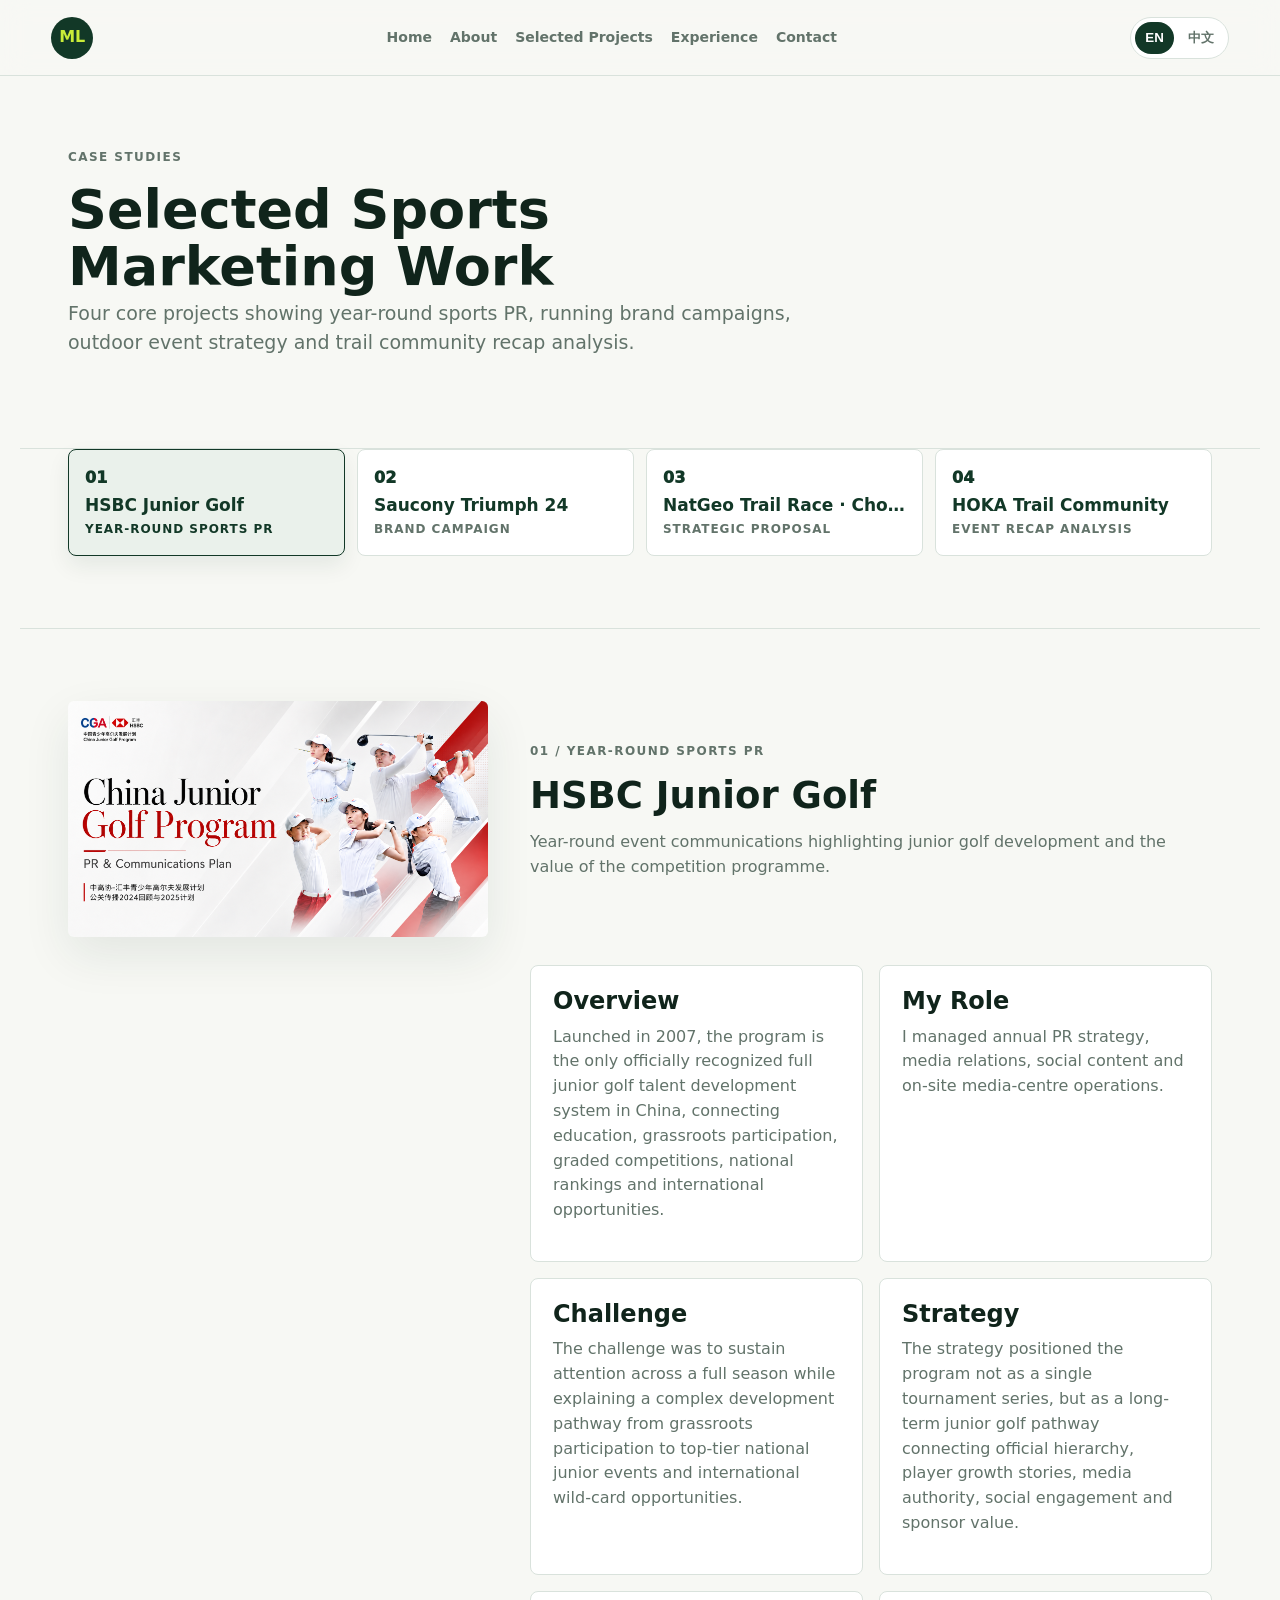
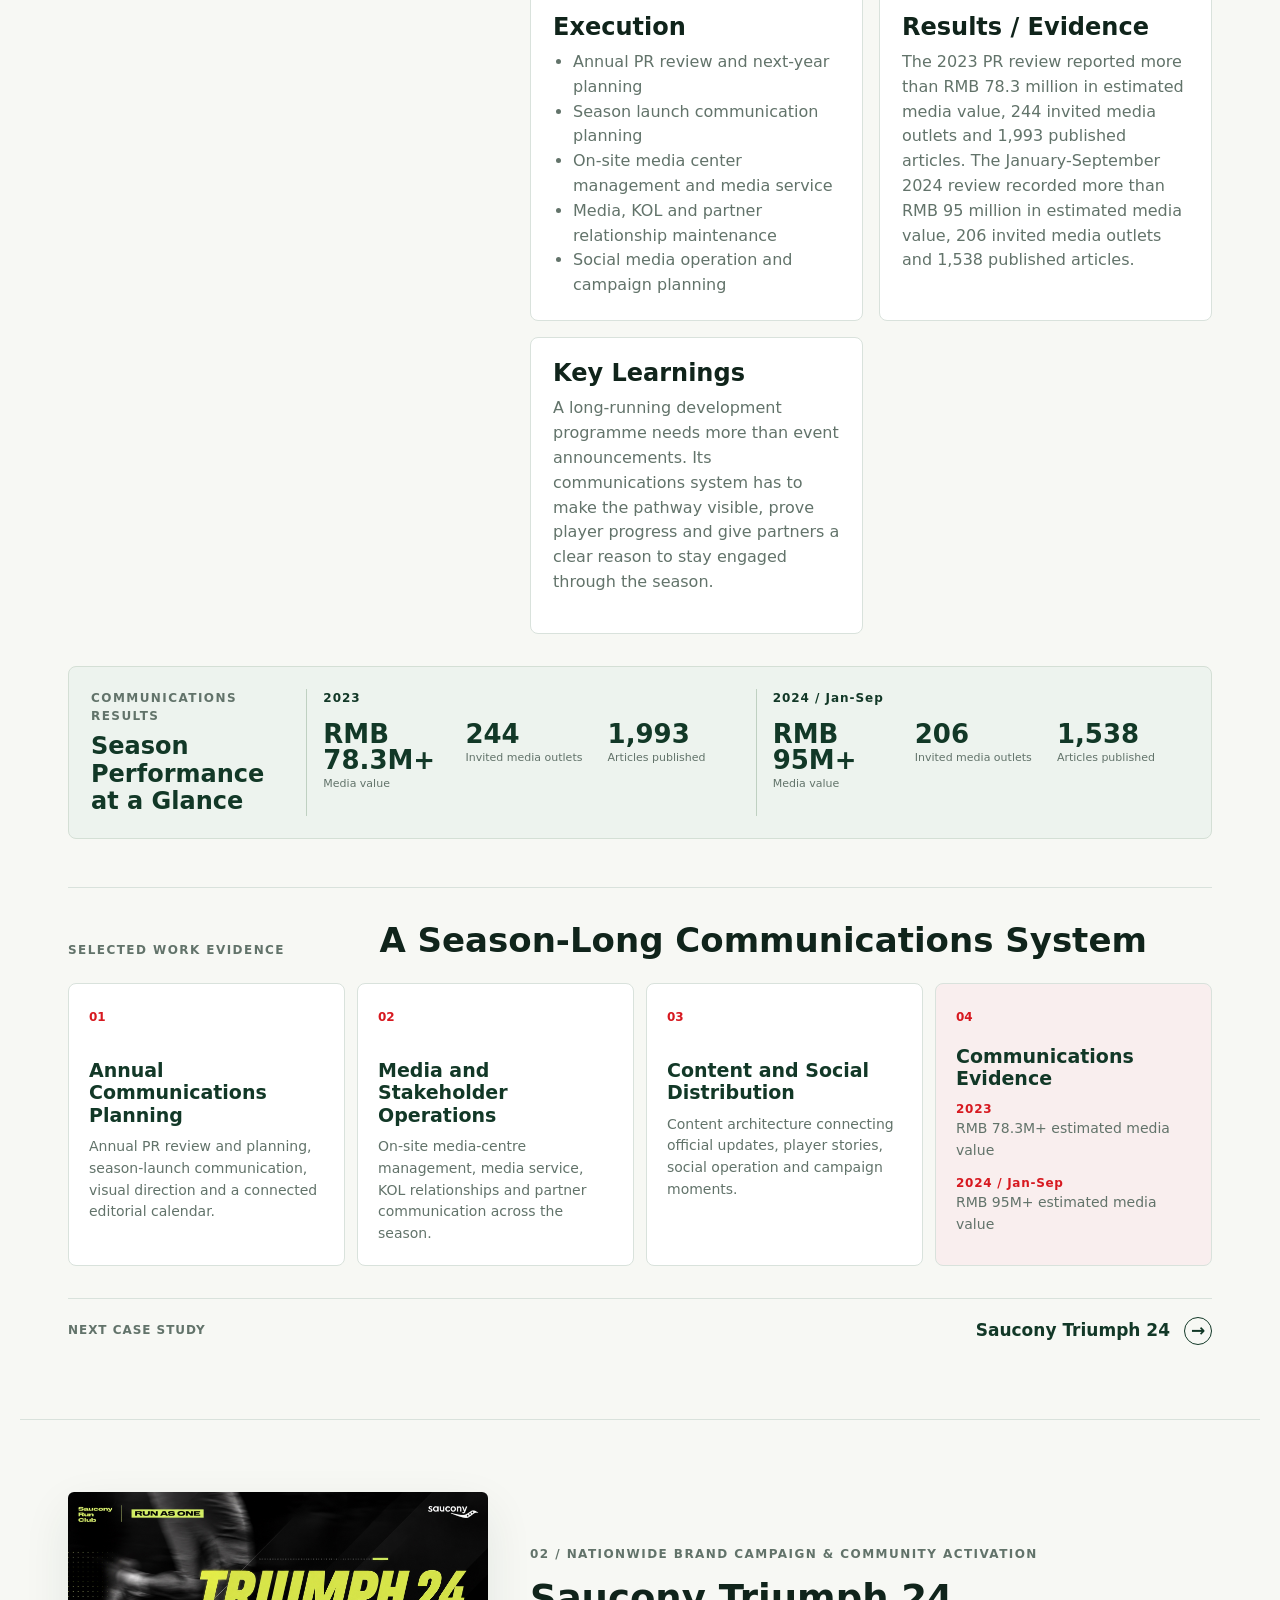
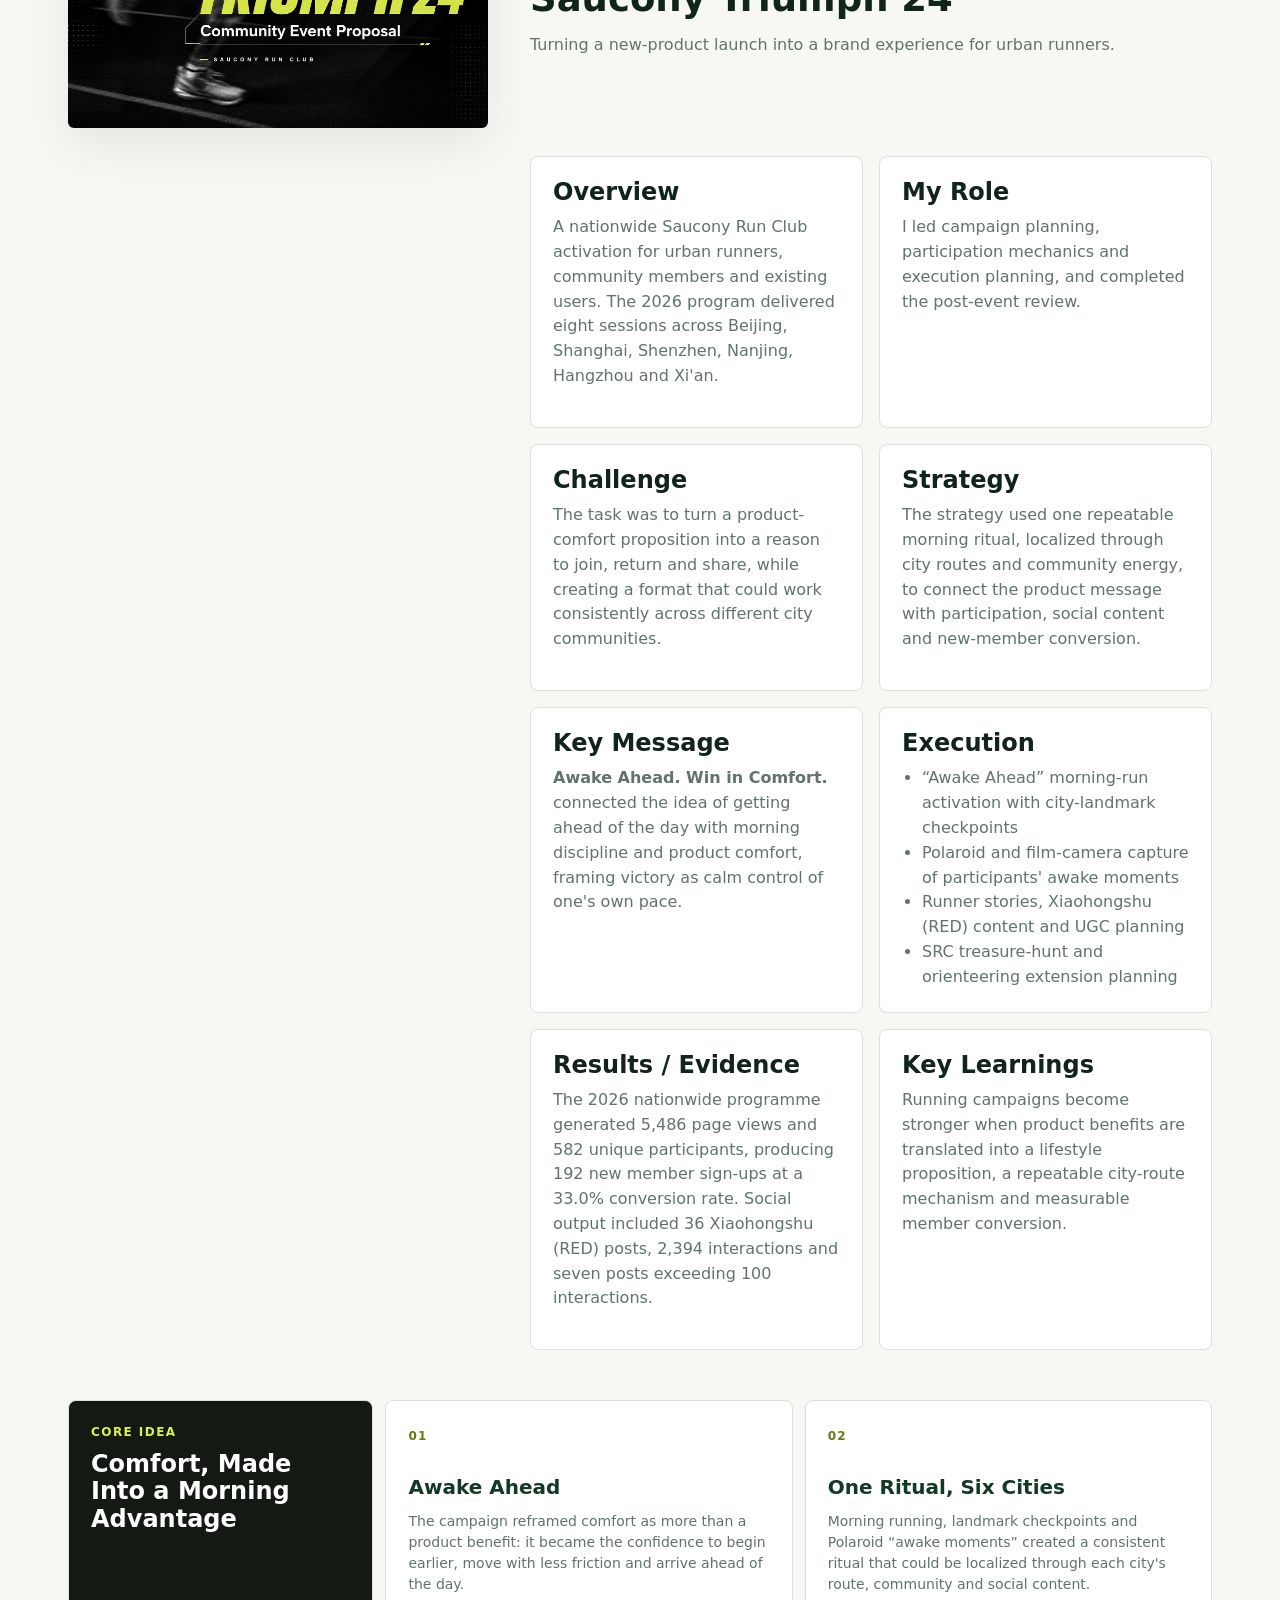
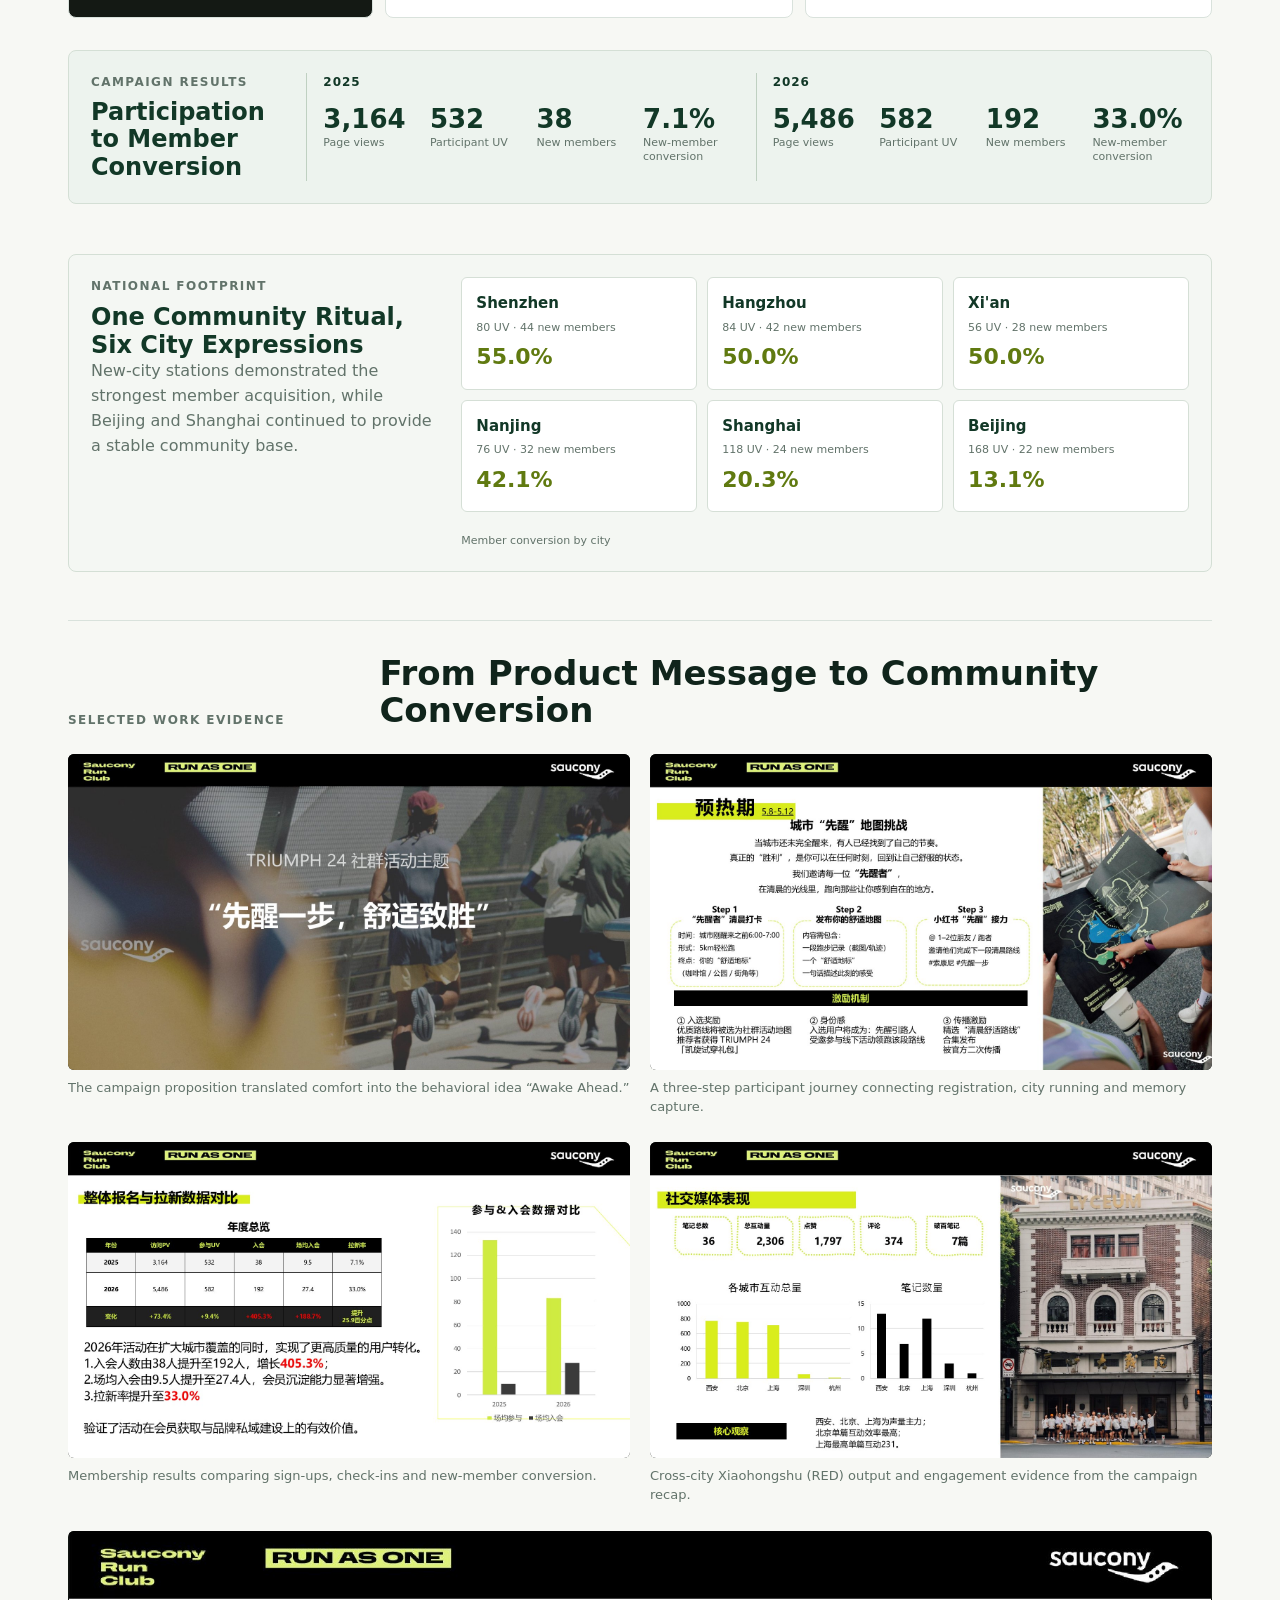
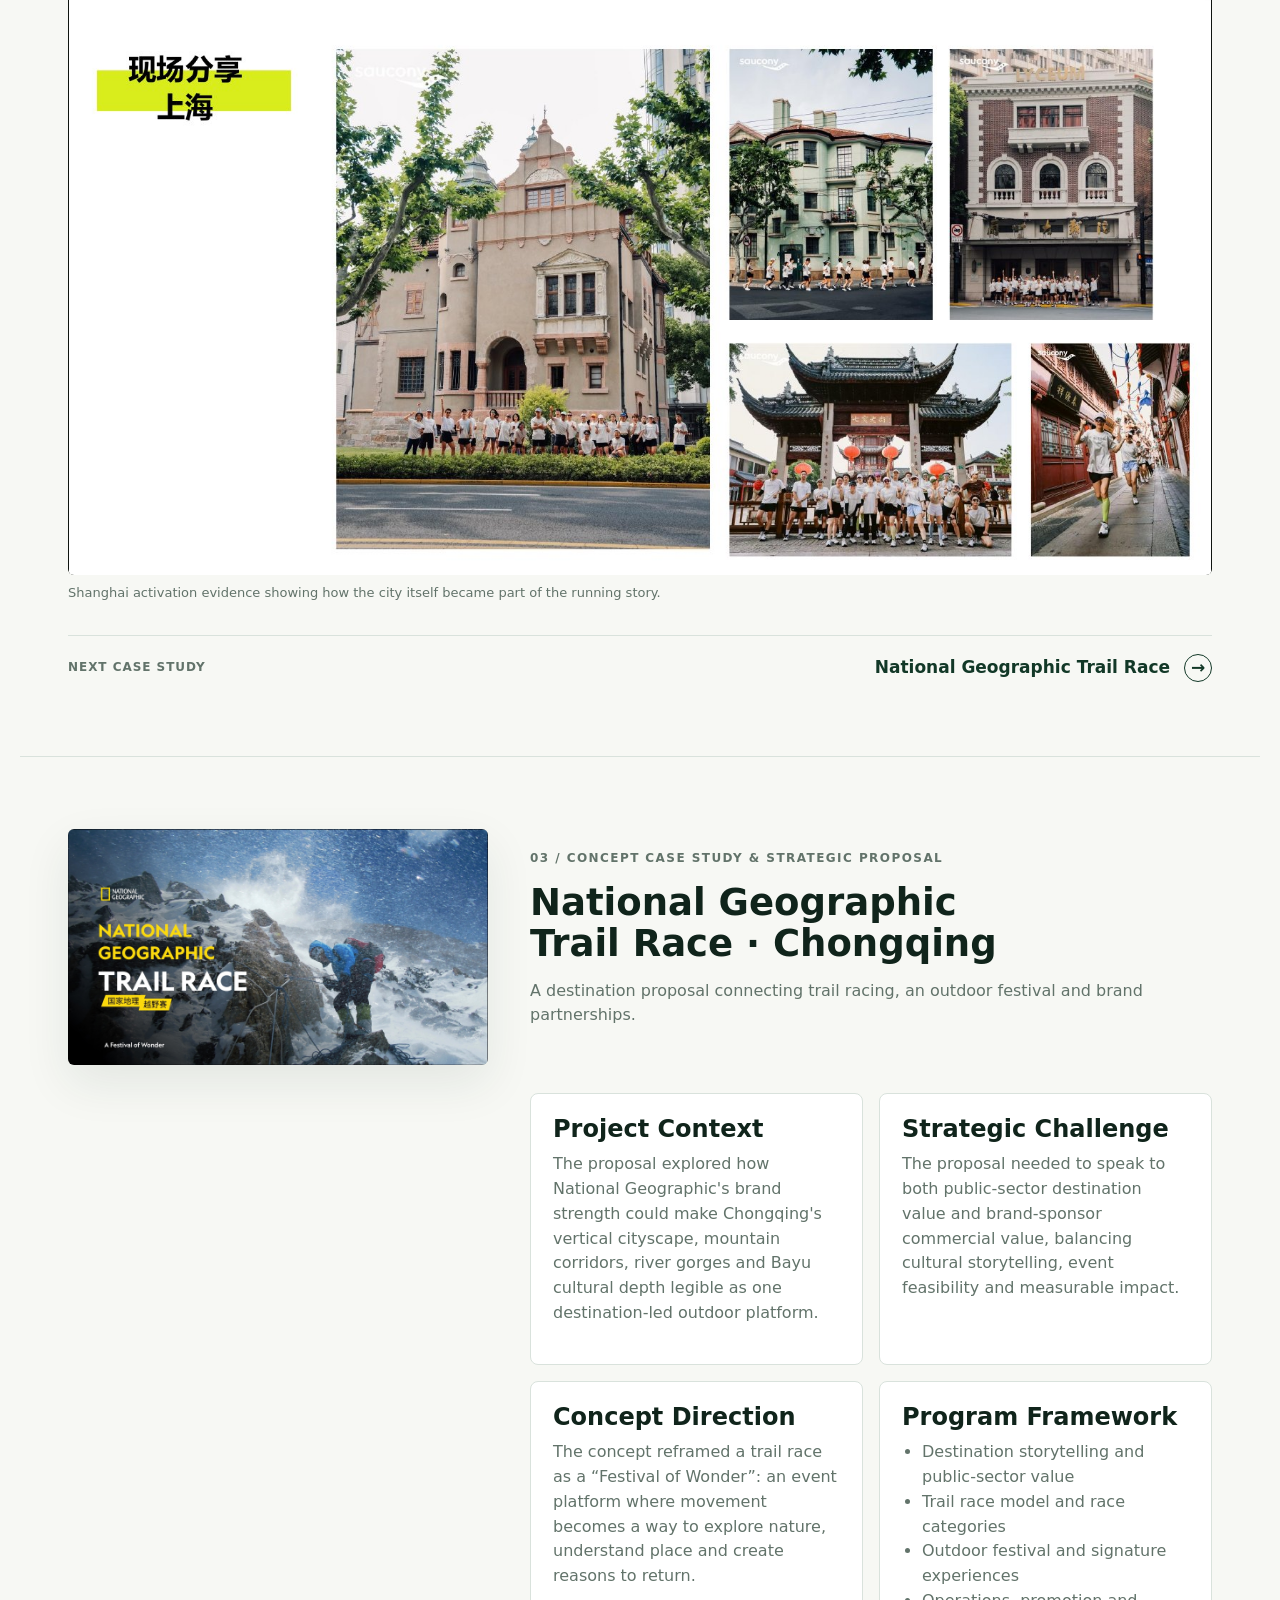
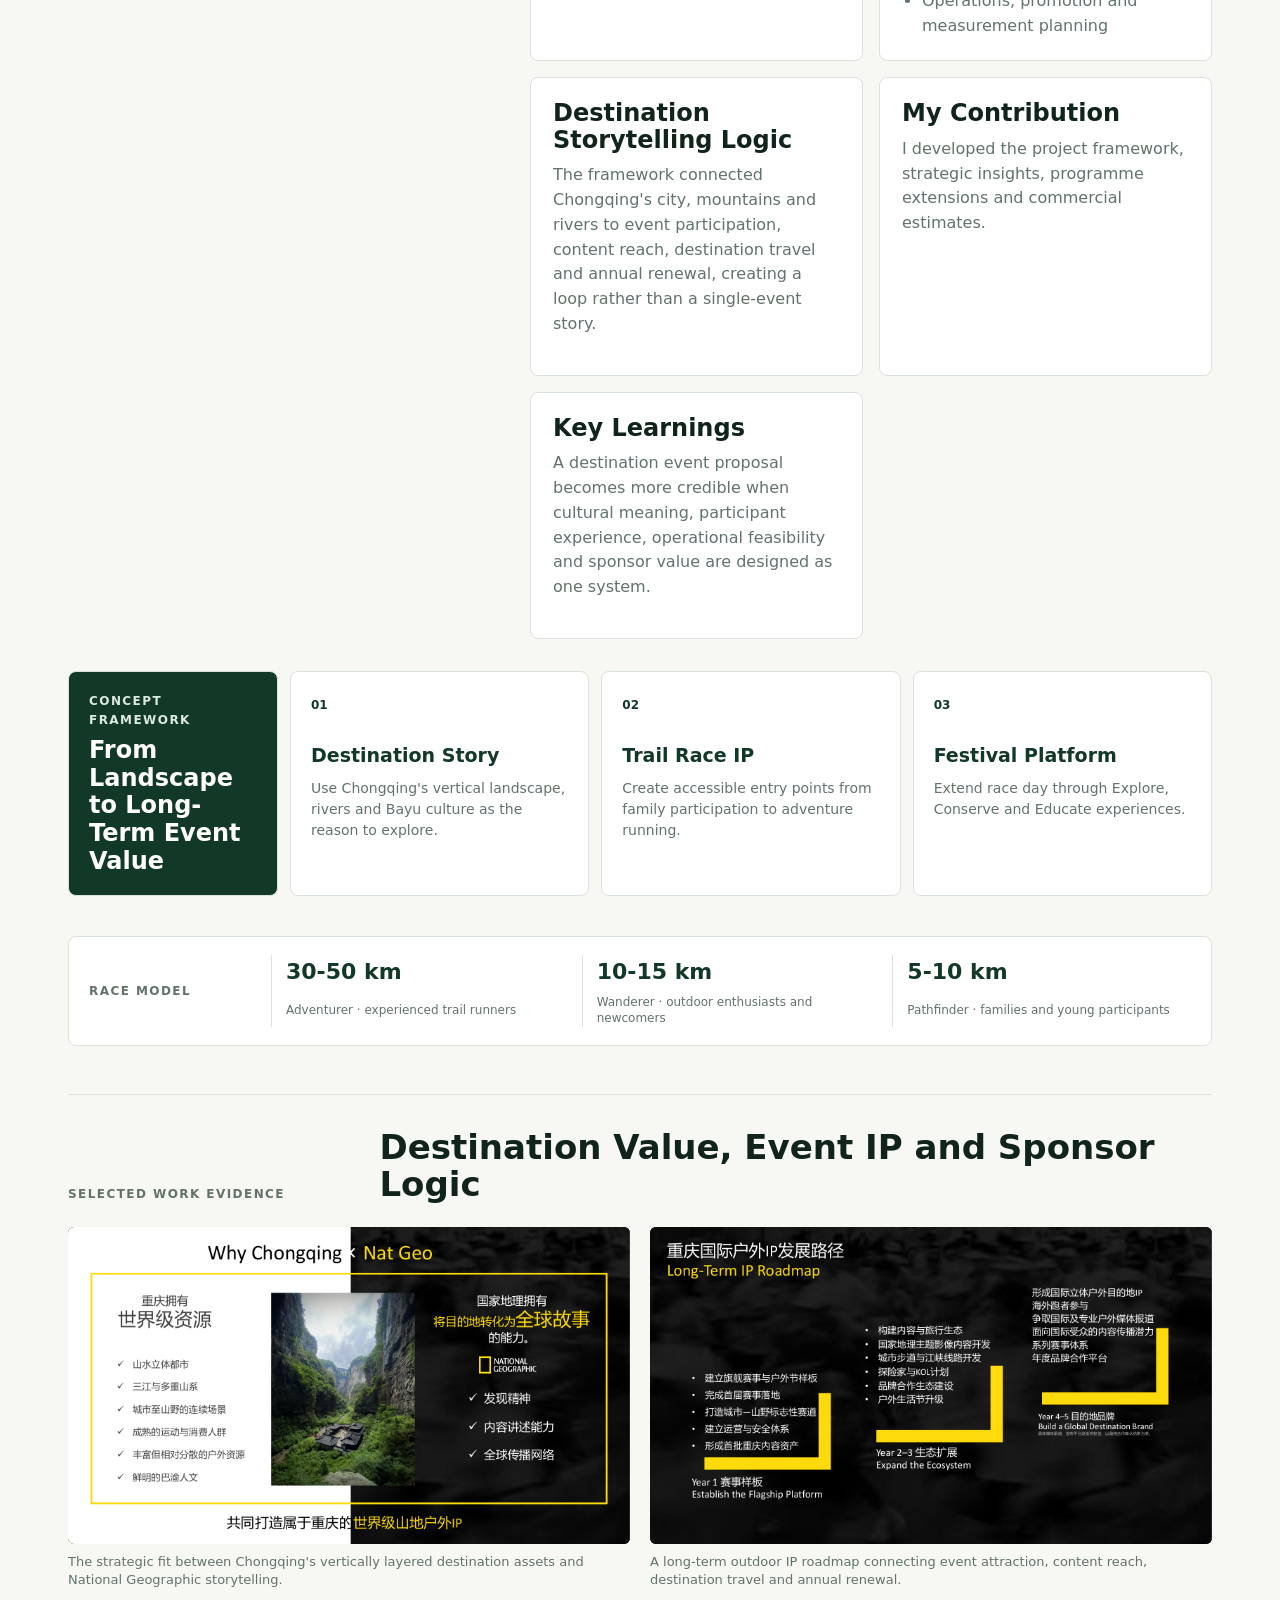
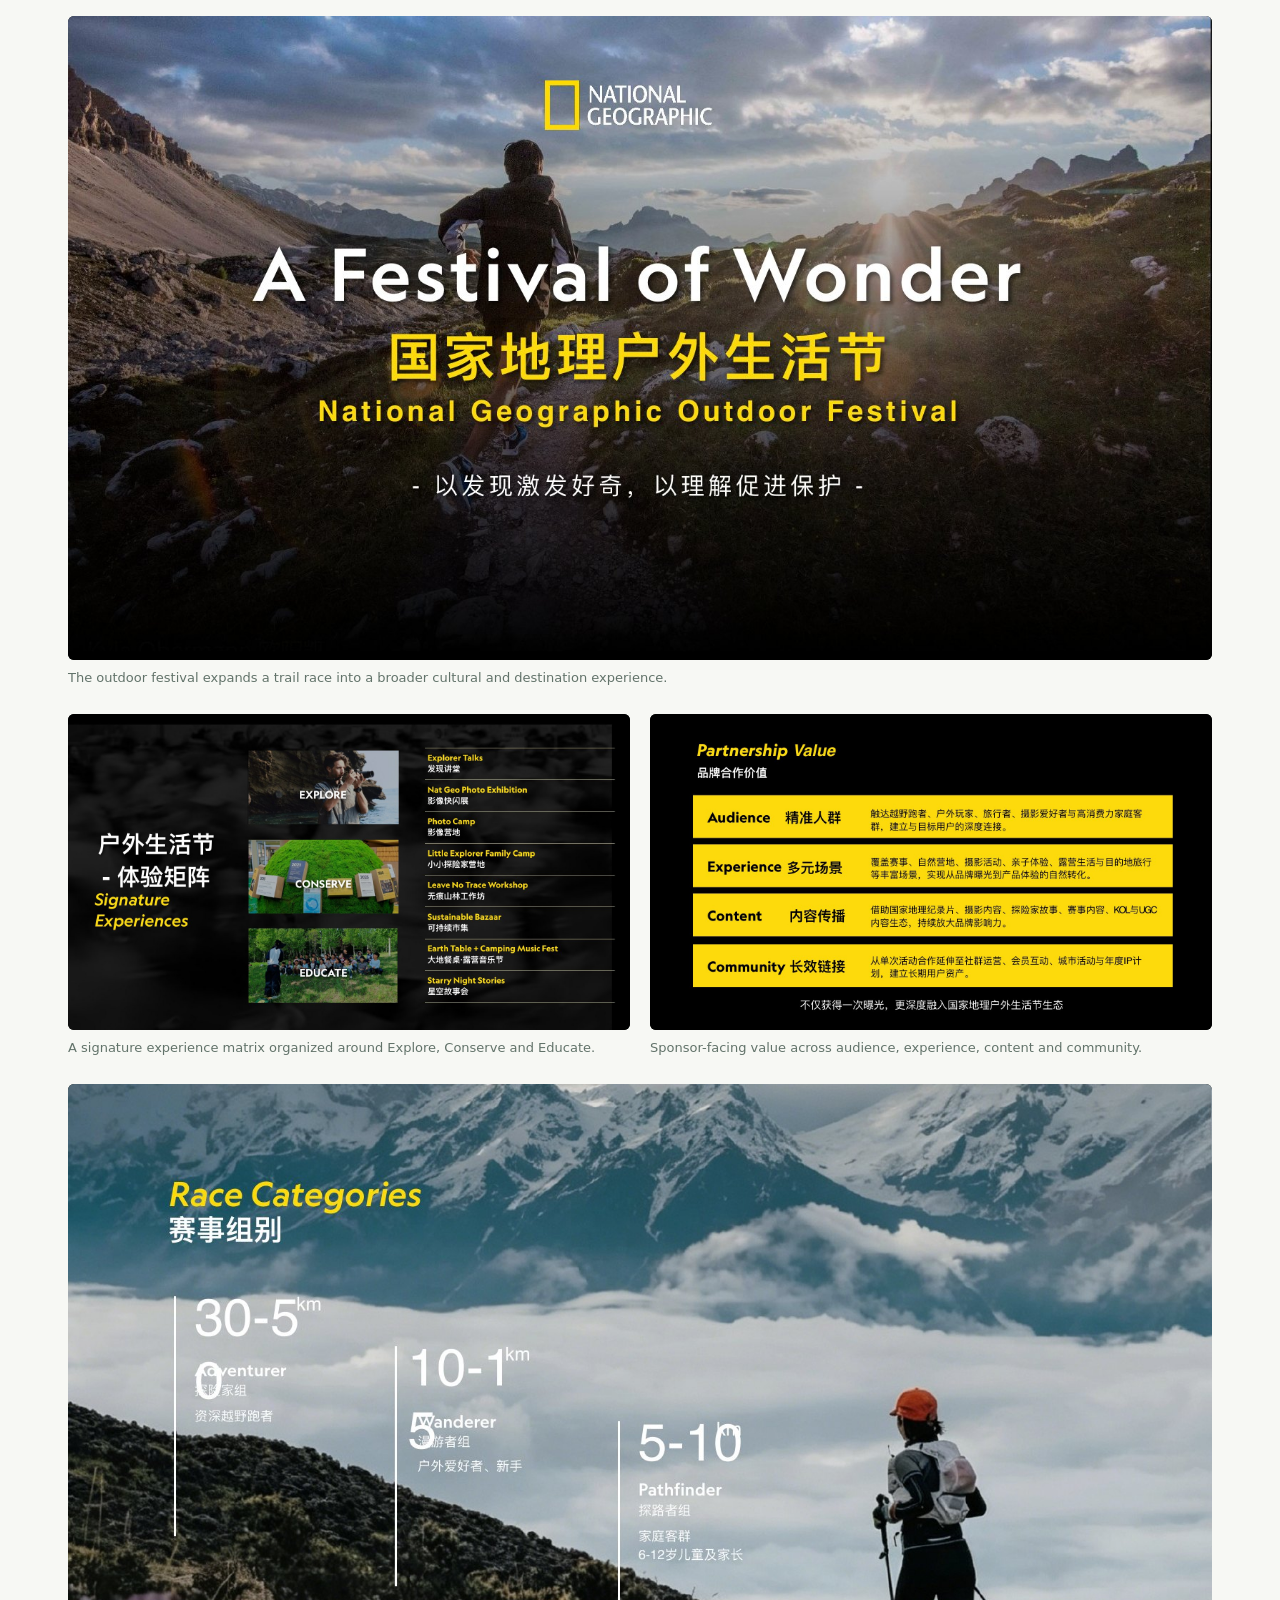
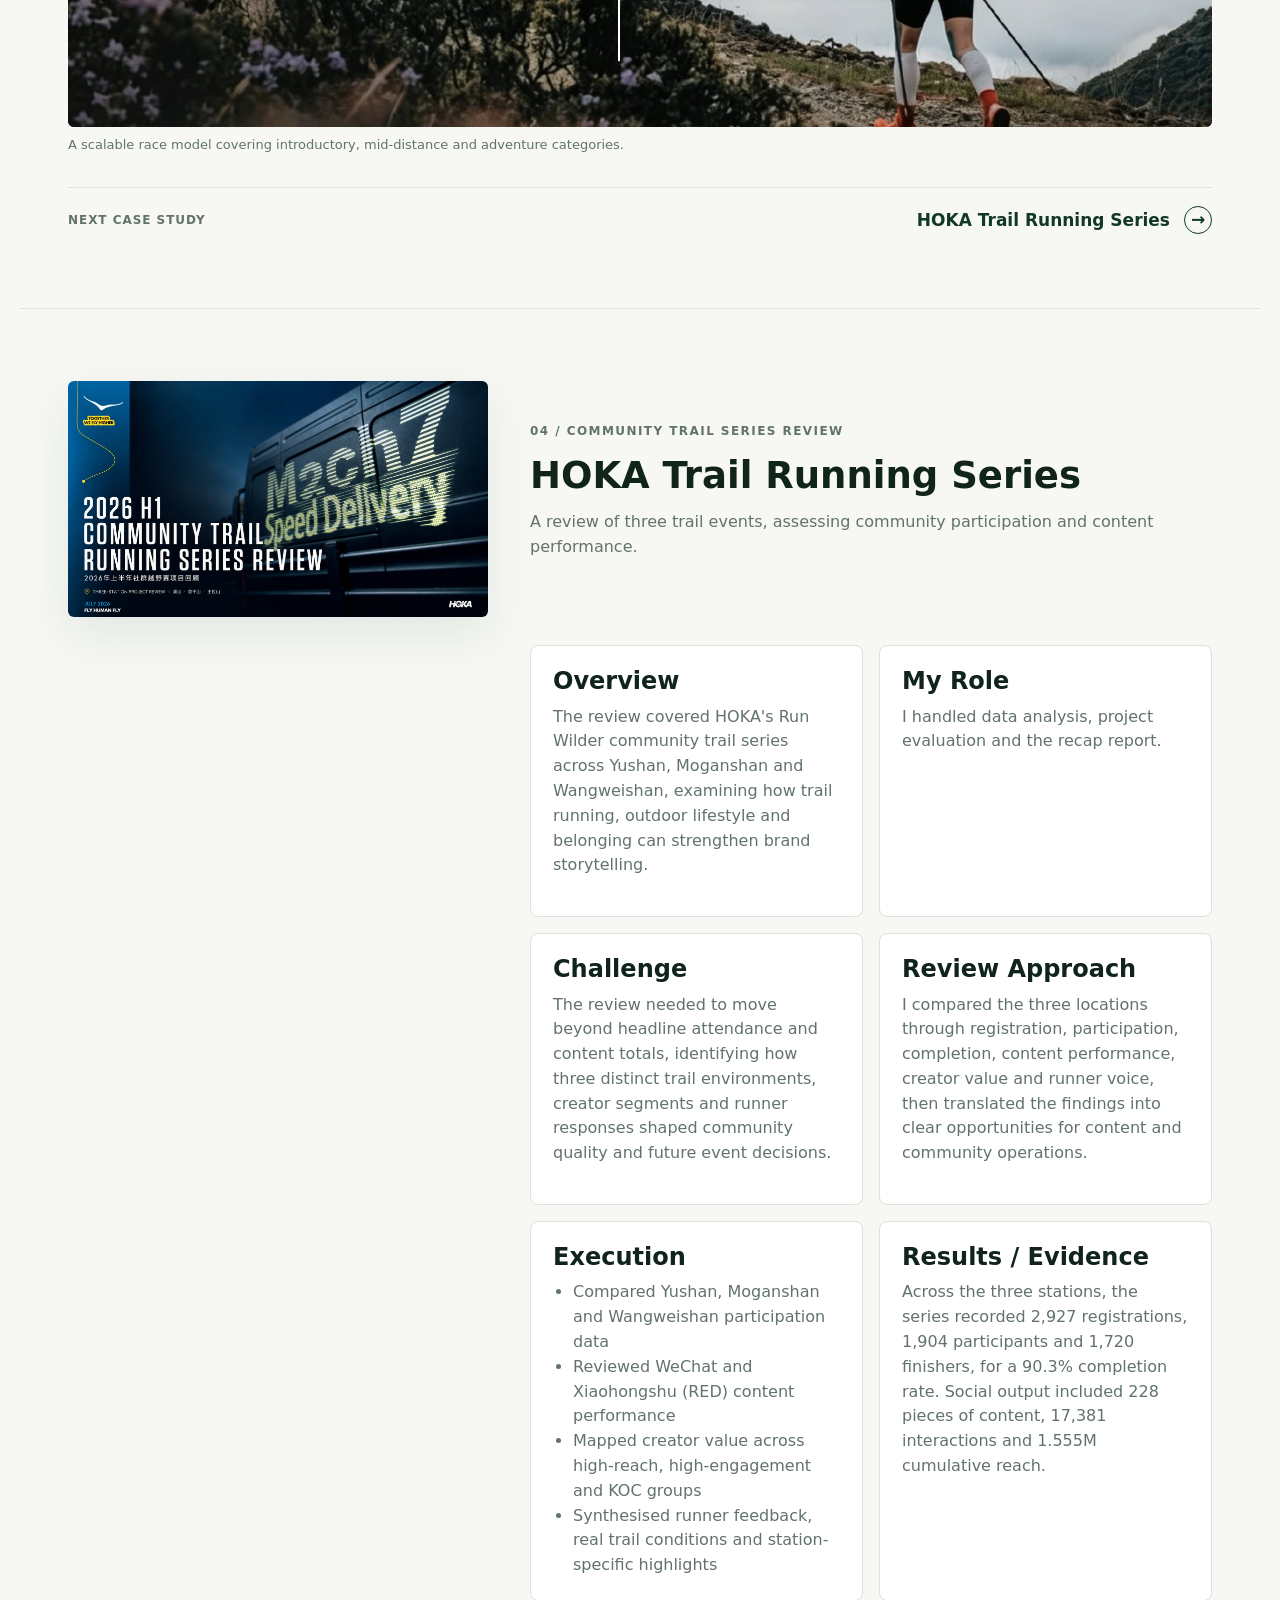
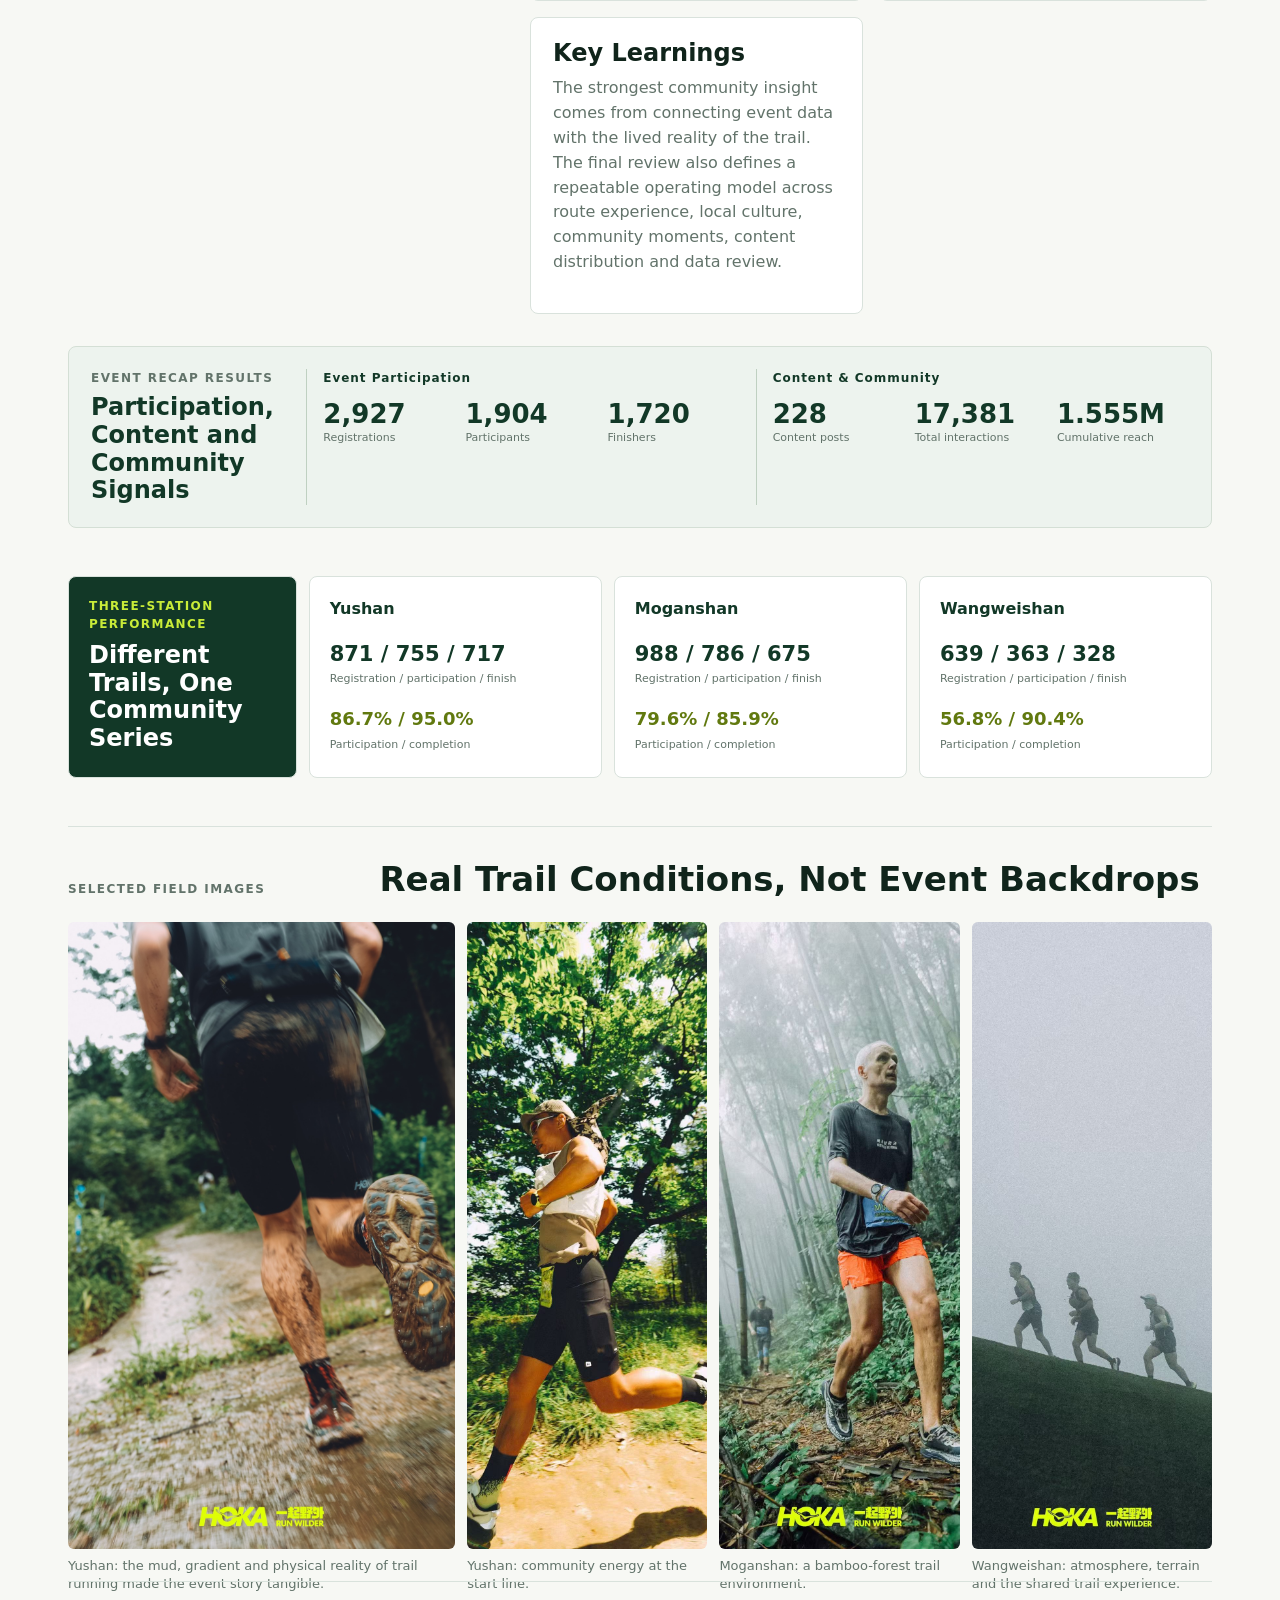
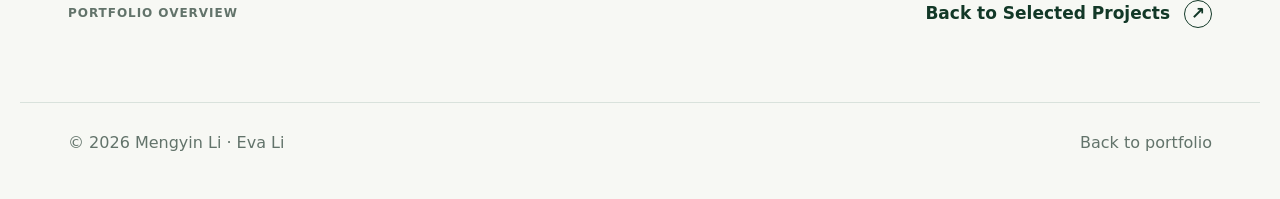
==== case-studies.html @ 8451b412 "Update portfolio cases, CV and Chinese layouts" ====
<!doctype html>
<html lang="en">
  <head>
    <meta charset="utf-8">
    <meta name="viewport" content="width=device-width, initial-scale=1">
    <title>Case Studies | Mengyin Li</title>
    <meta name="description" content="Selected sports marketing case studies by Mengyin Li.">
    <meta name="theme-color" content="#0e3b2c">
    <link rel="canonical" href="https://mengyin0101-coder.github.io/case-studies.html">
    <meta property="og:type" content="website">
    <meta property="og:title" content="Case Studies | Mengyin Li">
    <meta property="og:description" content="Sports PR, nationwide running campaigns, destination strategy and trail-community analysis.">
    <meta property="og:url" content="https://mengyin0101-coder.github.io/case-studies.html">
    <meta property="og:image" content="https://mengyin0101-coder.github.io/assets/covers/hoka-trail-community.jpg">
    <meta property="og:image:alt" content="HOKA Community Trail Running Series Review">
    <meta name="twitter:card" content="summary_large_image">
    <meta name="twitter:title" content="Case Studies | Mengyin Li">
    <meta name="twitter:description" content="Sports PR, nationwide running campaigns, destination strategy and trail-community analysis.">
    <meta name="twitter:image" content="https://mengyin0101-coder.github.io/assets/covers/hoka-trail-community.jpg">
    <link rel="stylesheet" href="styles.css?v=portfolio6">
  </head>
  <body>
    <header class="site-header">
      <a class="brand" href="index.html#home" aria-label="Mengyin Li portfolio home">ML</a>
      <nav class="nav" aria-label="Primary navigation">
        <a href="index.html#home"><span class="lang-en-only">Home</span><span class="lang-zh-only">首页</span></a>
        <a href="index.html#about"><span class="lang-en-only">About</span><span class="lang-zh-only">关于我</span></a>
        <a href="index.html#projects"><span class="lang-en-only">Selected Projects</span><span class="lang-zh-only">精选项目</span></a>
        <a href="index.html#experience"><span class="lang-en-only">Experience</span><span class="lang-zh-only">职业经历</span></a>
        <a href="index.html#contact"><span class="lang-en-only">Contact</span><span class="lang-zh-only">联系</span></a>
      </nav>
      <div class="lang-switch" aria-label="Language switch">
        <button class="lang-button is-active" type="button" data-lang="en">EN</button>
        <button class="lang-button" type="button" data-lang="zh">中文</button>
      </div>
    </header>

    <main>
      <section class="section case-hero">
        <p class="eyebrow lang-en-only">Case Studies</p>
        <p class="eyebrow lang-zh-only">案例研究</p>
        <h1 class="lang-en-only">Selected Sports Marketing Work</h1>
        <h1 class="lang-zh-only">核心体育营销案例</h1>
        <p class="case-hero-copy lang-en-only">Four core projects showing year-round sports PR, running brand campaigns, outdoor event strategy and trail community recap analysis.</p>
        <p class="case-hero-copy lang-zh-only">四个核心案例，集中呈现全年体育公关、全国跑步品牌活动、户外赛事策略与越野社群复盘能力。</p>
      </section>

      <section class="section case-index" aria-label="Case study index">
        <a href="#hsbc" title="HSBC China Junior Golf Program"><span>01</span><strong>HSBC Junior Golf</strong><small class="lang-en-only">Year-round Sports PR</small><small class="lang-zh-only">全年体育公关</small></a>
        <a href="#saucony" title="Saucony Triumph 24 Running Campaign"><span>02</span><strong>Saucony Triumph 24</strong><small class="lang-en-only">Brand Campaign</small><small class="lang-zh-only">品牌活动</small></a>
        <a href="#natgeo" title="National Geographic Trail Race Chongqing Proposal"><span>03</span><strong>NatGeo Trail Race · Chongqing</strong><small class="lang-en-only">Strategic Proposal</small><small class="lang-zh-only">战略提案</small></a>
        <a href="#hoka" title="HOKA Trail Community Recap"><span>04</span><strong>HOKA Trail Community</strong><small class="lang-en-only">Event Recap Analysis</small><small class="lang-zh-only">赛事复盘分析</small></a>
      </section>

      <article class="section case-study" id="hsbc">
        <img class="case-cover" src="assets/covers/hsbc-junior-golf.webp?v=hsbc-cover-2" alt="HSBC China Junior Golf Program PR and Communications Plan cover" width="1672" height="941">
        <div class="case-header">
          <p class="eyebrow lang-en-only">01 / Year-round Sports PR</p><p class="eyebrow lang-zh-only">01 / 全年体育公关</p>
          <h2>HSBC Junior Golf</h2><p class="lang-en-only">Year-round event communications highlighting junior golf development and the value of the competition programme.</p><p class="lang-zh-only">通过全年赛事传播，持续呈现青少年高尔夫的发展与赛事价值。</p>
        </div>
        <div class="case-grid">
          <section><h3 class="lang-en-only">Overview</h3><h3 class="lang-zh-only">项目概览</h3><p class="lang-en-only">Launched in 2007, the program is the only officially recognized full junior golf talent development system in China, connecting education, grassroots participation, graded competitions, national rankings and international opportunities.</p><p class="lang-zh-only">汇丰青少年于 2007 年启动，是国内唯一官方认证的完整青少年高尔夫人才培养体系，覆盖高尔夫普及、基层参与、分级赛事、全国积分排名与国际赛事机会。</p></section>
          <section><h3 class="lang-en-only">My Role</h3><h3 class="lang-zh-only">我的角色</h3><p class="lang-en-only">I managed annual PR strategy, media relations, social content and on-site media-centre operations.</p><p class="lang-zh-only">负责全年公关策略、媒体关系、社媒内容及赛事现场媒体中心管理。</p></section>
          <section><h3 class="lang-en-only">Challenge</h3><h3 class="lang-zh-only">项目挑战</h3><p class="lang-en-only">The challenge was to sustain attention across a full season while explaining a complex development pathway from grassroots participation to top-tier national junior events and international wild-card opportunities.</p><p class="lang-zh-only">挑战在于如何贯穿整个赛季保持关注度，并清晰讲述从校园与训练营启蒙，到全国顶级赛事、再到国际赛事外卡机会的完整成长路径。</p></section>
          <section><h3 class="lang-en-only">Strategy</h3><h3 class="lang-zh-only">传播策略</h3><p class="lang-en-only">The strategy positioned the program not as a single tournament series, but as a long-term junior golf pathway connecting official hierarchy, player growth stories, media authority, social engagement and sponsor value.</p><p class="lang-zh-only">不把项目当作单一赛事系列传播，而是将其定位为长期的青少年高尔夫成长通道：串联官方赛事体系、球员成长故事、权威媒体背书、社群互动与赞助商价值。</p></section>
          <section><h3 class="lang-en-only">Execution</h3><h3 class="lang-zh-only">项目执行</h3><ul class="lang-en-only"><li>Annual PR review and next-year planning</li><li>Season launch communication planning</li><li>On-site media center management and media service</li><li>Media, KOL and partner relationship maintenance</li><li>Social media operation and campaign planning</li></ul><ul class="lang-zh-only"><li>年度 PR 复盘与次年规划</li><li>赛季启动传播策划</li><li>现场媒体中心管理与媒体服务</li><li>媒体、KOL 与合作伙伴关系维护</li><li>社交媒体运营与 campaign 策划</li></ul></section>
          <section><h3 class="lang-en-only">Results / Evidence</h3><h3 class="lang-zh-only">成果与依据</h3><p class="lang-en-only">The 2023 PR review reported more than RMB 78.3 million in estimated media value, 244 invited media outlets and 1,993 published articles. The January-September 2024 review recorded more than RMB 95 million in estimated media value, 206 invited media outlets and 1,538 published articles.</p><p class="lang-zh-only">2023 年全年媒体价值超过 7,830 万元，邀请发稿媒体 244 家、发稿总量 1,993 篇；2024 年 1 至 9 月媒体价值超过 9,500 万元，邀请发稿媒体 206 家、发稿总量 1,538 篇。</p></section>
          <section><h3 class="lang-en-only">Key Learnings</h3><h3 class="lang-zh-only">关键收获</h3><p class="lang-en-only">A long-running development programme needs more than event announcements. Its communications system has to make the pathway visible, prove player progress and give partners a clear reason to stay engaged through the season.</p><p class="lang-zh-only">长期人才培养项目不能只发布赛事信息。传播体系需要让成长路径清晰可见，持续呈现球员进阶，也让合作伙伴在整个赛季持续感受到参与价值。</p></section>
        </div>
        <div class="case-results" aria-label="HSBC Junior Golf communications results">
          <div class="case-results-heading"><p class="eyebrow lang-en-only">Communications Results</p><p class="eyebrow lang-zh-only">传播成果</p><h3 class="lang-en-only">Season Performance at a Glance</h3><h3 class="lang-zh-only">赛季传播表现概览</h3></div>
          <div class="case-results-period">
            <p>2023</p>
            <div class="case-results-metrics">
              <div><strong>RMB 78.3M+</strong><span class="lang-en-only">Media value</span><span class="lang-zh-only">媒体价值</span></div>
              <div><strong>244</strong><span class="lang-en-only">Invited media outlets</span><span class="lang-zh-only">邀请发稿媒体</span></div>
              <div><strong>1,993</strong><span class="lang-en-only">Articles published</span><span class="lang-zh-only">发稿总量</span></div>
            </div>
          </div>
          <div class="case-results-period">
            <p>2024 / Jan-Sep</p>
            <div class="case-results-metrics">
              <div><strong>RMB 95M+</strong><span class="lang-en-only">Media value</span><span class="lang-zh-only">媒体价值</span></div>
              <div><strong>206</strong><span class="lang-en-only">Invited media outlets</span><span class="lang-zh-only">邀请发稿媒体</span></div>
              <div><strong>1,538</strong><span class="lang-en-only">Articles published</span><span class="lang-zh-only">发稿总量</span></div>
            </div>
          </div>
        </div>
        <div class="case-evidence hsbc-evidence">
          <div class="evidence-heading"><p class="eyebrow lang-en-only">Selected Work Evidence</p><p class="eyebrow lang-zh-only">精选工作证据</p><h3 class="lang-en-only">A Season-Long Communications System</h3><h3 class="lang-zh-only">贯穿整个赛季的传播体系</h3></div>
          <div class="hsbc-proof-grid">
            <article><span>01</span><h4 class="lang-en-only">Annual Communications Planning</h4><h4 class="lang-zh-only">全年传播规划</h4><p class="lang-en-only">Annual PR review and planning, season-launch communication, visual direction and a connected editorial calendar.</p><p class="lang-zh-only">年度 PR 复盘与规划、赛季开幕传播、视觉方向和贯穿赛季的内容节奏。</p></article>
            <article><span>02</span><h4 class="lang-en-only">Media and Stakeholder Operations</h4><h4 class="lang-zh-only">媒体与合作方运营</h4><p class="lang-en-only">On-site media-centre management, media service, KOL relationships and partner communication across the season.</p><p class="lang-zh-only">贯穿赛季的现场媒体中心管理、媒体服务、KOL 关系维护与合作伙伴沟通。</p></article>
            <article><span>03</span><h4 class="lang-en-only">Content and Social Distribution</h4><h4 class="lang-zh-only">内容与社交分发</h4><p class="lang-en-only">Content architecture connecting official updates, player stories, social operation and campaign moments.</p><p class="lang-zh-only">连接官方信息、球员故事、社媒运营与活动节点的内容架构。</p></article>
            <article class="hsbc-proof-results"><span>04</span><h4 class="lang-en-only">Communications Evidence</h4><h4 class="lang-zh-only">传播成果证据</h4><p><strong>2023</strong> RMB 78.3M+ <span class="lang-en-only">estimated media value</span><span class="lang-zh-only">媒体价值</span></p><p><strong>2024 / Jan-Sep</strong> RMB 95M+ <span class="lang-en-only">estimated media value</span><span class="lang-zh-only">媒体价值</span></p></article>
          </div>
        </div>
        <nav class="case-next" aria-label="Continue to next case study">
          <span class="lang-en-only">Next case study</span><span class="lang-zh-only">下一案例</span>
          <a href="#saucony"><strong>Saucony Triumph 24</strong><span aria-hidden="true">→</span></a>
        </nav>
      </article>

      <article class="section case-study" id="saucony">
        <img class="case-cover" src="assets/covers/saucony-triumph-24.jpg" alt="Saucony Triumph 24 community event proposal cover" width="1672" height="941">
        <div class="case-header">
          <p class="eyebrow lang-en-only">02 / Nationwide Brand Campaign &amp; Community Activation</p><p class="eyebrow lang-zh-only">02 / 全国品牌 Campaign 与社群激活</p>
          <h2>Saucony Triumph 24</h2><p class="lang-en-only">Turning a new-product launch into a brand experience for urban runners.</p><p class="lang-zh-only">将新品上市转化为城市跑者可参与的品牌体验。</p>
        </div>
        <div class="case-grid">
          <section><h3 class="lang-en-only">Overview</h3><h3 class="lang-zh-only">项目概览</h3><p class="lang-en-only">A nationwide Saucony Run Club activation for urban runners, community members and existing users. The 2026 program delivered eight sessions across Beijing, Shanghai, Shenzhen, Nanjing, Hangzhou and Xi'an.</p><p class="lang-zh-only">面向城市跑者、跑步社群与既有 Saucony Run Club 用户的全国活动。2026 年在北京、上海、深圳、南京、杭州与西安共落地 8 场。</p></section>
          <section><h3 class="lang-en-only">My Role</h3><h3 class="lang-zh-only">我的角色</h3><p class="lang-en-only">I led campaign planning, participation mechanics and execution planning, and completed the post-event review.</p><p class="lang-zh-only">主导活动全案策划、参与机制与执行方案，并完成活动复盘。</p></section>
          <section><h3 class="lang-en-only">Challenge</h3><h3 class="lang-zh-only">项目挑战</h3><p class="lang-en-only">The task was to turn a product-comfort proposition into a reason to join, return and share, while creating a format that could work consistently across different city communities.</p><p class="lang-zh-only">挑战在于把产品的舒适感，转化为跑者愿意报名、再次参与并主动分享的理由，同时建立可在不同城市社群中稳定复制的活动机制。</p></section>
          <section><h3 class="lang-en-only">Strategy</h3><h3 class="lang-zh-only">活动策略</h3><p class="lang-en-only">The strategy used one repeatable morning ritual, localized through city routes and community energy, to connect the product message with participation, social content and new-member conversion.</p><p class="lang-zh-only">以统一的“清晨仪式”为核心，再通过城市路线与社群氛围完成在地表达，让产品信息自然连接参与、内容传播与新会员转化。</p></section>
          <section><h3 class="lang-en-only">Key Message</h3><h3 class="lang-zh-only">核心信息</h3><p class="lang-en-only"><strong>Awake Ahead. Win in Comfort.</strong> connected the idea of getting ahead of the day with morning discipline and product comfort, framing victory as calm control of one's own pace.</p><p class="lang-zh-only"><strong>Awake Ahead. Win in Comfort.</strong> 将“先醒一步”、清晨自律与产品舒适感连接起来，把“胜利”诠释为从容掌控自身节奏的状态。</p></section>
          <section><h3 class="lang-en-only">Execution</h3><h3 class="lang-zh-only">项目执行</h3><ul class="lang-en-only"><li>“Awake Ahead” morning-run activation with city-landmark checkpoints</li><li>Polaroid and film-camera capture of participants' awake moments</li><li>Runner stories, Xiaohongshu (RED) content and UGC planning</li><li>SRC treasure-hunt and orienteering extension planning</li></ul><ul class="lang-zh-only"><li>“先醒一步”晨跑与城市地标打卡机制</li><li>通过拍立得 / 胶片相机记录“先醒瞬间”</li><li>跑者故事、小红书内容与 UGC 规划</li><li>SRC 寻宝 / 定向赛延展策划</li></ul></section>
          <section><h3 class="lang-en-only">Results / Evidence</h3><h3 class="lang-zh-only">成果与依据</h3><p class="lang-en-only">The 2026 nationwide programme generated 5,486 page views and 582 unique participants, producing 192 new member sign-ups at a 33.0% conversion rate. Social output included 36 Xiaohongshu (RED) posts, 2,394 interactions and seven posts exceeding 100 interactions.</p><p class="lang-zh-only">2026 年全国活动累计获得 5,486 次页面浏览、582 名参与者，带来 192 名新增会员，拉新转化率达 33.0%。社媒发布 36 篇小红书内容，获得 2,394 次互动，其中 7 篇互动量超过 100。</p></section>
          <section><h3 class="lang-en-only">Key Learnings</h3><h3 class="lang-zh-only">关键复盘</h3><p class="lang-en-only">Running campaigns become stronger when product benefits are translated into a lifestyle proposition, a repeatable city-route mechanism and measurable member conversion.</p><p class="lang-zh-only">跑步品牌活动的价值，在于把产品利益转化为生活方式主张、可复制的城市路线机制与可衡量的会员转化。</p></section>
        </div>
        <div class="campaign-idea" aria-label="Saucony Awake Ahead campaign idea">
          <div class="campaign-idea-heading"><p class="eyebrow lang-en-only">Core Idea</p><p class="eyebrow lang-zh-only">核心创意</p><h3 class="lang-en-only">Comfort, Made Into a Morning Advantage</h3><h3 class="lang-zh-only">把舒适，变成清晨抢先一步的优势</h3></div>
          <section class="campaign-idea-card"><span>01</span><h4 class="lang-en-only">Awake Ahead</h4><h4 class="lang-zh-only">先醒一步</h4><p class="lang-en-only">The campaign reframed comfort as more than a product benefit: it became the confidence to begin earlier, move with less friction and arrive ahead of the day.</p><p class="lang-zh-only">项目不只讲产品舒适，而是把舒适转化为一种状态：更早出发、更轻松行动、更从容地领先一天。</p></section>
          <section class="campaign-idea-card"><span>02</span><h4 class="lang-en-only">One Ritual, Six Cities</h4><h4 class="lang-zh-only">一个仪式，六城共鸣</h4><p class="lang-en-only">Morning running, landmark checkpoints and Polaroid “awake moments” created a consistent ritual that could be localized through each city's route, community and social content.</p><p class="lang-zh-only">晨跑、地标打卡和拍立得“先醒瞬间”构成统一仪式，再通过每座城市的路线、社群与内容表达完成本地化。</p></section>
        </div>
        <div class="case-results" aria-label="Saucony Triumph 24 membership conversion results">
          <div class="case-results-heading"><p class="eyebrow lang-en-only">Campaign Results</p><p class="eyebrow lang-zh-only">活动成果</p><h3 class="lang-en-only">Participation to Member Conversion</h3><h3 class="lang-zh-only">从参与到会员转化</h3></div>
          <div class="case-results-period">
            <p>2025</p>
            <div class="case-results-metrics case-results-metrics--four">
              <div><strong>3,164</strong><span class="lang-en-only">Page views</span><span class="lang-zh-only">页面 PV</span></div>
              <div><strong>532</strong><span class="lang-en-only">Participant UV</span><span class="lang-zh-only">参与 UV</span></div>
              <div><strong>38</strong><span class="lang-en-only">New members</span><span class="lang-zh-only">新增会员</span></div>
              <div><strong>7.1%</strong><span class="lang-en-only">New-member conversion</span><span class="lang-zh-only">拉新转化率</span></div>
            </div>
          </div>
          <div class="case-results-period">
            <p>2026</p>
            <div class="case-results-metrics case-results-metrics--four">
              <div><strong>5,486</strong><span class="lang-en-only">Page views</span><span class="lang-zh-only">页面 PV</span></div>
              <div><strong>582</strong><span class="lang-en-only">Participant UV</span><span class="lang-zh-only">参与 UV</span></div>
              <div><strong>192</strong><span class="lang-en-only">New members</span><span class="lang-zh-only">新增会员</span></div>
              <div><strong>33.0%</strong><span class="lang-en-only">New-member conversion</span><span class="lang-zh-only">拉新转化率</span></div>
            </div>
          </div>
        </div>
        <div class="national-footprint" aria-label="Saucony nationwide city activation results">
          <div class="national-footprint-heading"><p class="eyebrow lang-en-only">National Footprint</p><p class="eyebrow lang-zh-only">全国城市表现</p><h3 class="lang-en-only">One Community Ritual, Six City Expressions</h3><h3 class="lang-zh-only">一个社群仪式，六座城市的在地表达</h3><p class="lang-en-only">New-city stations demonstrated the strongest member acquisition, while Beijing and Shanghai continued to provide a stable community base.</p><p class="lang-zh-only">新增城市站展现出更强的会员拉新效率；北京与上海则持续承担稳定社群基础盘的角色。</p></div>
          <div class="city-metrics">
            <div><strong class="lang-en-only">Shenzhen</strong><strong class="lang-zh-only">深圳</strong><span class="lang-en-only">80 UV · 44 new members</span><span class="lang-zh-only">80 UV · 新增 44 人</span><em>55.0%</em></div>
            <div><strong class="lang-en-only">Hangzhou</strong><strong class="lang-zh-only">杭州</strong><span class="lang-en-only">84 UV · 42 new members</span><span class="lang-zh-only">84 UV · 新增 42 人</span><em>50.0%</em></div>
            <div><strong class="lang-en-only">Xi'an</strong><strong class="lang-zh-only">西安</strong><span class="lang-en-only">56 UV · 28 new members</span><span class="lang-zh-only">56 UV · 新增 28 人</span><em>50.0%</em></div>
            <div><strong class="lang-en-only">Nanjing</strong><strong class="lang-zh-only">南京</strong><span class="lang-en-only">76 UV · 32 new members</span><span class="lang-zh-only">76 UV · 新增 32 人</span><em>42.1%</em></div>
            <div><strong class="lang-en-only">Shanghai</strong><strong class="lang-zh-only">上海</strong><span class="lang-en-only">118 UV · 24 new members</span><span class="lang-zh-only">118 UV · 新增 24 人</span><em>20.3%</em></div>
            <div><strong class="lang-en-only">Beijing</strong><strong class="lang-zh-only">北京</strong><span class="lang-en-only">168 UV · 22 new members</span><span class="lang-zh-only">168 UV · 新增 22 人</span><em>13.1%</em></div>
          </div>
          <p class="national-footprint-note lang-en-only">Member conversion by city</p><p class="national-footprint-note lang-zh-only">各城市会员拉新转化率</p>
        </div>
        <div class="case-evidence">
          <div class="evidence-heading"><p class="eyebrow lang-en-only">Selected Work Evidence</p><p class="eyebrow lang-zh-only">精选工作证据</p><h3 class="lang-en-only">From Product Message to Community Conversion</h3><h3 class="lang-zh-only">从产品信息到社群转化</h3></div>
          <div class="evidence-grid">
            <figure><img src="assets/case-evidence/saucony/key-message.jpg" alt="Saucony Awake Ahead campaign key message" width="1600" height="900" loading="lazy" decoding="async"><figcaption class="lang-en-only">The campaign proposition translated comfort into the behavioral idea “Awake Ahead.”</figcaption><figcaption class="lang-zh-only">把舒适产品利益转化为“先醒一步”的行为与生活方式主张。</figcaption></figure>
            <figure><img src="assets/case-evidence/saucony/activity-mechanism.jpg" alt="Saucony pre-launch activity mechanism" width="1600" height="900" loading="lazy" decoding="async"><figcaption class="lang-en-only">A three-step participant journey connecting registration, city running and memory capture.</figcaption><figcaption class="lang-zh-only">连接报名、城市晨跑和瞬间记录的三步参与者旅程。</figcaption></figure>
            <figure><img src="assets/case-evidence/saucony/results.jpg" alt="Saucony membership conversion results" width="1600" height="901" loading="lazy" decoding="async"><figcaption class="lang-en-only">Membership results comparing sign-ups, check-ins and new-member conversion.</figcaption><figcaption class="lang-zh-only">对比入会、签到和拉新转化的会员结果。</figcaption></figure>
            <figure><img src="assets/case-evidence/saucony/social-performance.jpg" alt="Saucony social media performance" width="1600" height="901" loading="lazy" decoding="async"><figcaption class="lang-en-only">Cross-city Xiaohongshu (RED) output and engagement evidence from the campaign recap.</figcaption><figcaption class="lang-zh-only">复盘中的多城市小红书内容产出与互动表现。</figcaption></figure>
            <figure class="media-wide"><img src="assets/case-evidence/saucony/city-experience.jpg" alt="Saucony Shanghai city running experience" width="1600" height="901" loading="lazy" decoding="async"><figcaption class="lang-en-only">Shanghai activation evidence showing how the city itself became part of the running story.</figcaption><figcaption class="lang-zh-only">上海站现场证据：让城市本身成为跑步故事的一部分。</figcaption></figure>
          </div>
        </div>
        <nav class="case-next" aria-label="Continue to next case study">
          <span class="lang-en-only">Next case study</span><span class="lang-zh-only">下一案例</span>
          <a href="#natgeo"><strong>National Geographic Trail Race</strong><span aria-hidden="true">→</span></a>
        </nav>
      </article>

      <article class="section case-study" id="natgeo">
        <img class="case-cover" src="assets/covers/natgeo-trail-race.jpg" alt="National Geographic Trail Race proposal cover" width="1920" height="1080">
        <div class="case-header">
          <p class="eyebrow lang-en-only">03 / Concept Case Study &amp; Strategic Proposal</p><p class="eyebrow lang-zh-only">03 / 概念案例与战略提案</p>
          <h2>National Geographic Trail Race · Chongqing</h2><p class="lang-en-only">A destination proposal connecting trail racing, an outdoor festival and brand partnerships.</p><p class="lang-zh-only">将目的地资源转化为连接越野赛事、户外节庆与品牌合作的项目提案。</p>
        </div>
        <div class="case-grid">
          <section><h3 class="lang-en-only">Project Context</h3><h3 class="lang-zh-only">项目背景</h3><p class="lang-en-only">The proposal explored how National Geographic's brand strength could make Chongqing's vertical cityscape, mountain corridors, river gorges and Bayu cultural depth legible as one destination-led outdoor platform.</p><p class="lang-zh-only">方案探索如何借助 National Geographic 的品牌资产，将重庆的立体城市、山地走廊、江峡景观与巴渝文化，整合为一个目的地户外活动平台。</p></section>
          <section><h3 class="lang-en-only">Strategic Challenge</h3><h3 class="lang-zh-only">战略挑战</h3><p class="lang-en-only">The proposal needed to speak to both public-sector destination value and brand-sponsor commercial value, balancing cultural storytelling, event feasibility and measurable impact.</p><p class="lang-zh-only">提案需要同时面向政府端目的地价值和品牌赞助商商业价值，平衡文化叙事、赛事可行性和可衡量影响。</p></section>
          <section><h3 class="lang-en-only">Concept Direction</h3><h3 class="lang-zh-only">概念方向</h3><p class="lang-en-only">The concept reframed a trail race as a “Festival of Wonder”: an event platform where movement becomes a way to explore nature, understand place and create reasons to return.</p><p class="lang-zh-only">项目将越野赛事延展为“惊奇生活节”：让运动成为探索自然、理解目的地，并形成重复到访理由的体验平台。</p></section>
          <section><h3 class="lang-en-only">Program Framework</h3><h3 class="lang-zh-only">项目框架</h3><ul class="lang-en-only"><li>Destination storytelling and public-sector value</li><li>Trail race model and race categories</li><li>Outdoor festival and signature experiences</li><li>Operations, promotion and measurement planning</li></ul><ul class="lang-zh-only"><li>目的地叙事与政府端价值</li><li>越野赛事模型与组别</li><li>户外生活节与标志性体验</li><li>运营、传播与测量规划</li></ul></section>
          <section><h3 class="lang-en-only">Destination Storytelling Logic</h3><h3 class="lang-zh-only">目的地叙事逻辑</h3><p class="lang-en-only">The framework connected Chongqing's city, mountains and rivers to event participation, content reach, destination travel and annual renewal, creating a loop rather than a single-event story.</p><p class="lang-zh-only">框架把重庆的城市、山地与江河资源连接到赛事参与、内容传播、目的地旅游和年度复利，形成可持续循环，而非一次性活动叙事。</p></section>
          <section><h3 class="lang-en-only">My Contribution</h3><h3 class="lang-zh-only">我的贡献</h3><p class="lang-en-only">I developed the project framework, strategic insights, programme extensions and commercial estimates.</p><p class="lang-zh-only">负责整体框架、核心洞察、内容延展与商业测算。</p></section>
          <section><h3 class="lang-en-only">Key Learnings</h3><h3 class="lang-zh-only">关键收获</h3><p class="lang-en-only">A destination event proposal becomes more credible when cultural meaning, participant experience, operational feasibility and sponsor value are designed as one system.</p><p class="lang-zh-only">一个目的地赛事提案，只有把文化意义、参与者体验、运营可行性和品牌合作价值设计为同一套系统，才真正具备说服力。</p></section>
        </div>
        <div class="proposal-framework" aria-label="National Geographic proposal framework">
          <div class="proposal-framework-heading"><p class="eyebrow lang-en-only">Concept Framework</p><p class="eyebrow lang-zh-only">概念框架</p><h3 class="lang-en-only">From Landscape to Long-Term Event Value</h3><h3 class="lang-zh-only">从山地资源到长期赛事价值</h3></div>
          <div class="proposal-card"><span>01</span><h4 class="lang-en-only">Destination Story</h4><h4 class="lang-zh-only">目的地叙事</h4><p class="lang-en-only">Use Chongqing's vertical landscape, rivers and Bayu culture as the reason to explore.</p><p class="lang-zh-only">以重庆立体山水与巴渝文化建立探索的理由。</p></div>
          <div class="proposal-card"><span>02</span><h4 class="lang-en-only">Trail Race IP</h4><h4 class="lang-zh-only">越野赛事 IP</h4><p class="lang-en-only">Create accessible entry points from family participation to adventure running.</p><p class="lang-zh-only">从亲子参与到进阶越野跑，建立清晰的参与入口。</p></div>
          <div class="proposal-card"><span>03</span><h4 class="lang-en-only">Festival Platform</h4><h4 class="lang-zh-only">户外生活节平台</h4><p class="lang-en-only">Extend race day through Explore, Conserve and Educate experiences.</p><p class="lang-zh-only">通过 Explore、Conserve、Educate 体验延展赛事日价值。</p></div>
        </div>
        <div class="race-architecture" aria-label="Trail race category structure">
          <p class="eyebrow lang-en-only">Race Model</p><p class="eyebrow lang-zh-only">赛事模型</p>
          <div><strong>30-50 km</strong><span class="lang-en-only">Adventurer · experienced trail runners</span><span class="lang-zh-only">探险家组 · 资深越野跑者</span></div>
          <div><strong>10-15 km</strong><span class="lang-en-only">Wanderer · outdoor enthusiasts and newcomers</span><span class="lang-zh-only">漫游者组 · 户外爱好者与新手</span></div>
          <div><strong>5-10 km</strong><span class="lang-en-only">Pathfinder · families and young participants</span><span class="lang-zh-only">探路者组 · 家庭与青少年参与者</span></div>
        </div>
        <div class="case-evidence">
          <div class="evidence-heading"><p class="eyebrow lang-en-only">Selected Work Evidence</p><p class="eyebrow lang-zh-only">精选工作证据</p><h3 class="lang-en-only">Destination Value, Event IP and Sponsor Logic</h3><h3 class="lang-zh-only">目的地价值、赛事 IP 与赞助逻辑</h3></div>
          <div class="evidence-grid">
            <figure><img src="assets/case-evidence/natgeo/chongqing-destination-logic.webp" alt="Why Chongqing and National Geographic destination logic" width="1600" height="900" loading="lazy" decoding="async"><figcaption class="lang-en-only">The strategic fit between Chongqing's vertically layered destination assets and National Geographic storytelling.</figcaption><figcaption class="lang-zh-only">重庆立体目的地资源与 National Geographic 全球叙事能力的战略匹配。</figcaption></figure>
            <figure><img src="assets/case-evidence/natgeo/chongqing-outdoor-ip.webp" alt="National Geographic Chongqing outdoor IP roadmap" width="1600" height="900" loading="lazy" decoding="async"><figcaption class="lang-en-only">A long-term outdoor IP roadmap connecting event attraction, content reach, destination travel and annual renewal.</figcaption><figcaption class="lang-zh-only">连接赛事引流、内容传播、目的地消费和年度复利的长期户外 IP 路径。</figcaption></figure>
            <figure class="media-wide"><img src="assets/case-evidence/natgeo/festival-concept.jpg" alt="National Geographic Outdoor Festival concept" width="1600" height="900" loading="lazy" decoding="async"><figcaption class="lang-en-only">The outdoor festival expands a trail race into a broader cultural and destination experience.</figcaption><figcaption class="lang-zh-only">用国家地理户外生活节把越野赛事扩展为更完整的文化和目的地体验。</figcaption></figure>
            <figure><img src="assets/case-evidence/natgeo/experience-framework.jpg" alt="National Geographic Outdoor Festival experience framework" width="1600" height="900" loading="lazy" decoding="async"><figcaption class="lang-en-only">A signature experience matrix organized around Explore, Conserve and Educate.</figcaption><figcaption class="lang-zh-only">围绕 Explore、Conserve 和 Educate 构建的标志性体验矩阵。</figcaption></figure>
            <figure><img src="assets/case-evidence/natgeo/partnership-value.jpg" alt="National Geographic sponsor partnership value" width="1600" height="900" loading="lazy" decoding="async"><figcaption class="lang-en-only">Sponsor-facing value across audience, experience, content and community.</figcaption><figcaption class="lang-zh-only">从人群、体验、内容和社群四个层面呈现品牌合作价值。</figcaption></figure>
            <figure class="media-wide"><img src="assets/case-evidence/natgeo/race-categories.jpg" alt="National Geographic trail race category model" width="1600" height="900" loading="lazy" decoding="async"><figcaption class="lang-en-only">A scalable race model covering introductory, mid-distance and adventure categories.</figcaption><figcaption class="lang-zh-only">覆盖入门、中距离和探索型组别的可扩展赛事模型。</figcaption></figure>
          </div>
        </div>
        <nav class="case-next" aria-label="Continue to next case study">
          <span class="lang-en-only">Next case study</span><span class="lang-zh-only">下一案例</span>
          <a href="#hoka"><strong>HOKA Trail Running Series</strong><span aria-hidden="true">→</span></a>
        </nav>
      </article>

      <article class="section case-study" id="hoka">
        <img class="case-cover" src="assets/covers/hoka-trail-community.jpg?v=hoka-0727" alt="HOKA 2026 H1 Community Trail Running Series Review cover" width="1672" height="941">
        <div class="case-header">
          <p class="eyebrow lang-en-only">04 / Community Trail Series Review</p><p class="eyebrow lang-zh-only">04 / 社群越野跑系列复盘</p>
          <h2>HOKA Trail Running Series</h2><p class="lang-en-only">A review of three trail events, assessing community participation and content performance.</p><p class="lang-zh-only">通过三站赛事复盘，呈现社群参与及内容传播的表现。</p>
        </div>
        <div class="case-grid">
          <section><h3 class="lang-en-only">Overview</h3><h3 class="lang-zh-only">项目概览</h3><p class="lang-en-only">The review covered HOKA's Run Wilder community trail series across Yushan, Moganshan and Wangweishan, examining how trail running, outdoor lifestyle and belonging can strengthen brand storytelling.</p><p class="lang-zh-only">本项目复盘 HOKA “一起野外”社群越野跑系列的虞山、莫干山和王位山三站，梳理越野跑、户外生活方式与社群归属感如何共同丰富品牌叙事。</p></section>
          <section><h3 class="lang-en-only">My Role</h3><h3 class="lang-zh-only">我的角色</h3><p class="lang-en-only">I handled data analysis, project evaluation and the recap report.</p><p class="lang-zh-only">负责数据分析、项目总结与复盘报告。</p></section>
          <section><h3 class="lang-en-only">Challenge</h3><h3 class="lang-zh-only">项目挑战</h3><p class="lang-en-only">The review needed to move beyond headline attendance and content totals, identifying how three distinct trail environments, creator segments and runner responses shaped community quality and future event decisions.</p><p class="lang-zh-only">复盘不止统计报名与内容总量，还需要识别三种不同赛道环境、达人类型和跑者反馈如何共同影响社群质量，并为后续活动决策提供依据。</p></section>
          <section><h3 class="lang-en-only">Review Approach</h3><h3 class="lang-zh-only">复盘策略</h3><p class="lang-en-only">I compared the three locations through registration, participation, completion, content performance, creator value and runner voice, then translated the findings into clear opportunities for content and community operations.</p><p class="lang-zh-only">我从报名、参赛、完赛、内容表现、达人价值和跑者声音六个维度对比三站，并将发现转化为内容与社群运营的后续机会。</p></section>
          <section><h3 class="lang-en-only">Execution</h3><h3 class="lang-zh-only">项目执行</h3><ul class="lang-en-only"><li>Compared Yushan, Moganshan and Wangweishan participation data</li><li>Reviewed WeChat and Xiaohongshu (RED) content performance</li><li>Mapped creator value across high-reach, high-engagement and KOC groups</li><li>Synthesised runner feedback, real trail conditions and station-specific highlights</li></ul><ul class="lang-zh-only"><li>对比虞山、莫干山和王位山三站参与数据</li><li>复盘微信与小红书内容表现</li><li>分析高覆盖、高互动与 KOC 达人价值</li><li>整合跑者反馈、真实赛道体验和各站亮点</li></ul></section>
          <section><h3 class="lang-en-only">Results / Evidence</h3><h3 class="lang-zh-only">结果 / 证据</h3><p class="lang-en-only">Across the three stations, the series recorded 2,927 registrations, 1,904 participants and 1,720 finishers, for a 90.3% completion rate. Social output included 228 pieces of content, 17,381 interactions and 1.555M cumulative reach.</p><p class="lang-zh-only">三站系列累计报名 2,927 人、参赛 1,904 人、完赛 1,720 人，完赛率达 90.3%。社交内容共发布 228 篇，累计互动 17,381 次，累计覆盖 155.5 万。</p></section>
          <section><h3 class="lang-en-only">Key Learnings</h3><h3 class="lang-zh-only">关键收获</h3><p class="lang-en-only">The strongest community insight comes from connecting event data with the lived reality of the trail. The final review also defines a repeatable operating model across route experience, local culture, community moments, content distribution and data review.</p><p class="lang-zh-only">最有价值的社群洞察，来自数据与真实赛道、真实跑者体验的结合。最终复盘进一步沉淀了路线体验、在地文化、社交场景、内容传播和数据复盘五个可复制的运营模块。</p></section>
        </div>
        <div class="case-results" aria-label="HOKA Trail Community event recap results">
          <div class="case-results-heading"><p class="eyebrow lang-en-only">Event Recap Results</p><p class="eyebrow lang-zh-only">赛事复盘结果</p><h3 class="lang-en-only">Participation, Content and Community Signals</h3><h3 class="lang-zh-only">参与、内容与社群信号</h3></div>
          <div class="case-results-period">
            <p class="lang-en-only">Event Participation</p><p class="lang-zh-only">赛事参与</p>
            <div class="case-results-metrics">
              <div><strong>2,927</strong><span class="lang-en-only">Registrations</span><span class="lang-zh-only">累计报名</span></div>
              <div><strong>1,904</strong><span class="lang-en-only">Participants</span><span class="lang-zh-only">累计参赛</span></div>
              <div><strong>1,720</strong><span class="lang-en-only">Finishers</span><span class="lang-zh-only">累计完赛</span></div>
            </div>
          </div>
          <div class="case-results-period">
            <p class="lang-en-only">Content &amp; Community</p><p class="lang-zh-only">内容与社群</p>
            <div class="case-results-metrics">
              <div><strong>228</strong><span class="lang-en-only">Content posts</span><span class="lang-zh-only">内容发布</span></div>
              <div><strong>17,381</strong><span class="lang-en-only">Total interactions</span><span class="lang-zh-only">总互动量</span></div>
              <div><strong>1.555M</strong><span class="lang-en-only">Cumulative reach</span><span class="lang-zh-only">累计覆盖</span></div>
            </div>
          </div>
        </div>
        <div class="station-performance" aria-label="HOKA Trail Running Series station performance">
          <div class="station-performance-heading"><p class="eyebrow lang-en-only">Three-Station Performance</p><p class="eyebrow lang-zh-only">三站表现</p><h3 class="lang-en-only">Different Trails, One Community Series</h3><h3 class="lang-zh-only">不同赛道，同一社群系列</h3></div>
          <article><p class="station-name lang-en-only">Yushan</p><p class="station-name lang-zh-only">虞山</p><strong>871 / 755 / 717</strong><span class="lang-en-only">Registration / participation / finish</span><span class="lang-zh-only">报名 / 参赛 / 完赛</span><em>86.7% / 95.0%</em><small class="lang-en-only">Participation / completion</small><small class="lang-zh-only">参赛率 / 完赛率</small></article>
          <article><p class="station-name lang-en-only">Moganshan</p><p class="station-name lang-zh-only">莫干山</p><strong>988 / 786 / 675</strong><span class="lang-en-only">Registration / participation / finish</span><span class="lang-zh-only">报名 / 参赛 / 完赛</span><em>79.6% / 85.9%</em><small class="lang-en-only">Participation / completion</small><small class="lang-zh-only">参赛率 / 完赛率</small></article>
          <article><p class="station-name lang-en-only">Wangweishan</p><p class="station-name lang-zh-only">王位山</p><strong>639 / 363 / 328</strong><span class="lang-en-only">Registration / participation / finish</span><span class="lang-zh-only">报名 / 参赛 / 完赛</span><em>56.8% / 90.4%</em><small class="lang-en-only">Participation / completion</small><small class="lang-zh-only">参赛率 / 完赛率</small></article>
        </div>
        <div class="case-evidence">
          <div class="evidence-heading"><p class="eyebrow lang-en-only">Selected Field Images</p><p class="eyebrow lang-zh-only">精选现场照片</p><h3 class="lang-en-only">Real Trail Conditions, Not Event Backdrops</h3><h3 class="lang-zh-only">真实赛道，而非活动背景板</h3></div>
          <div class="hoka-gallery">
            <figure class="hoka-gallery-primary"><img src="assets/case-evidence/hoka/yushan-runner.jpg?v=hoka-0727" alt="Mud-covered runner on the Yushan trail course" width="1200" height="1800" loading="lazy" decoding="async"><figcaption class="lang-en-only">Yushan: the mud, gradient and physical reality of trail running made the event story tangible.</figcaption><figcaption class="lang-zh-only">虞山：泥地、爬升与真实体感，让越野跑的故事真正落在赛道上。</figcaption></figure>
            <figure><img src="assets/case-evidence/hoka/yushan-start.jpg?v=hoka-0727" alt="HOKA Yushan community trail run start area" width="1280" height="1920" loading="lazy" decoding="async"><figcaption class="lang-en-only">Yushan: community energy at the start line.</figcaption><figcaption class="lang-zh-only">虞山：起点处的社群能量。</figcaption></figure>
            <figure><img src="assets/case-evidence/hoka/moganshan-bamboo.jpg?v=hoka-0727" alt="Runner in the Moganshan bamboo trail" width="1280" height="1920" loading="lazy" decoding="async"><figcaption class="lang-en-only">Moganshan: a bamboo-forest trail environment.</figcaption><figcaption class="lang-zh-only">莫干山：竹林赛道环境。</figcaption></figure>
            <figure><img src="assets/case-evidence/hoka/wangweishan-ridge.jpg?v=hoka-0727" alt="Runners on the Wangweishan trail" width="1280" height="1917" loading="lazy" decoding="async"><figcaption class="lang-en-only">Wangweishan: atmosphere, terrain and the shared trail experience.</figcaption><figcaption class="lang-zh-only">王位山：氛围、地形与共同的越野体验。</figcaption></figure>
          </div>
        </div>
        <nav class="case-next case-next--final" aria-label="Return to portfolio">
          <span class="lang-en-only">Portfolio overview</span><span class="lang-zh-only">作品集总览</span>
          <a href="index.html#projects"><strong class="lang-en-only">Back to Selected Projects</strong><strong class="lang-zh-only">返回精选项目</strong><span aria-hidden="true">↗</span></a>
        </nav>
      </article>
    </main>

    <dialog class="image-lightbox" id="image-lightbox" aria-label="Expanded project visual">
      <button class="lightbox-close" type="button" aria-label="Close image">×</button>
      <img src="" alt="">
      <p></p>
    </dialog>

    <footer class="site-footer">
      <p>© <span id="year"></span> Mengyin Li · Eva Li</p>
      <a href="index.html#projects"><span class="lang-en-only">Back to portfolio</span><span class="lang-zh-only">返回作品集</span></a>
    </footer>
    <script src="script.js?v=portfolio6"></script>
  </body>
</html>
---- styles.css ----
:root {
  --bg: #f7f8f4;
  --panel: #ffffff;
  --ink: #10241b;
  --muted: #62736a;
  --line: #d9e2dc;
  --green: #123827;
  --lime: #c9ec38;
  --yellow: #f5d629;
  --red: #d71920;
  --shadow: 0 18px 48px rgba(18, 56, 39, 0.09);
}

* {
  box-sizing: border-box;
}

html {
  scroll-behavior: smooth;
}

body {
  margin: 0;
  background: var(--bg);
  color: var(--ink);
  font-family: Inter, ui-sans-serif, system-ui, -apple-system, BlinkMacSystemFont, "Segoe UI", sans-serif;
  line-height: 1.55;
}

a {
  color: inherit;
  text-decoration: none;
}

img {
  max-width: 100%;
  height: auto;
}

.lang-zh-only {
  display: none;
}

body.is-zh .lang-en-only {
  display: none;
}

body.is-zh .lang-zh-only {
  display: revert;
}

.site-header {
  position: sticky;
  top: 0;
  z-index: 10;
  display: grid;
  grid-template-columns: auto 1fr auto;
  gap: 24px;
  align-items: center;
  min-height: 76px;
  padding: 16px clamp(18px, 4vw, 54px);
  border-bottom: 1px solid var(--line);
  background: color-mix(in srgb, var(--bg) 88%, transparent);
  backdrop-filter: blur(14px);
}

.brand {
  display: grid;
  width: 42px;
  height: 42px;
  place-items: center;
  border-radius: 50%;
  background: var(--green);
  color: var(--lime);
  font-weight: 900;
}

.nav {
  display: flex;
  gap: 18px;
  justify-content: center;
  color: var(--muted);
  font-size: 14px;
  font-weight: 760;
}

.nav a:hover {
  color: var(--green);
}

.lang-switch {
  display: flex;
  gap: 4px;
  padding: 4px;
  border: 1px solid var(--line);
  border-radius: 999px;
  background: var(--panel);
}

.lang-button {
  border: 0;
  border-radius: 999px;
  padding: 7px 10px;
  background: transparent;
  color: var(--muted);
  cursor: pointer;
  font-weight: 800;
}

.lang-button.is-active {
  background: var(--green);
  color: white;
}

.section {
  max-width: 1240px;
  margin: 0 auto;
  padding: 72px clamp(18px, 4vw, 48px);
  border-bottom: 1px solid var(--line);
}

.eyebrow {
  margin: 0 0 14px;
  color: var(--muted);
  font-size: 12px;
  font-weight: 860;
  letter-spacing: 0.12em;
  text-transform: uppercase;
}

h1,
h2,
h3,
p {
  margin-top: 0;
}

h1 {
  margin-bottom: 4px;
  font-size: 76px;
  line-height: 0.98;
  letter-spacing: 0;
}

h2 {
  margin-bottom: 18px;
  font-size: 48px;
  line-height: 1.03;
  letter-spacing: 0;
  text-wrap: pretty;
}

h3 {
  margin-bottom: 10px;
  font-size: 24px;
  line-height: 1.1;
}

p {
  color: var(--muted);
}

.hero {
  display: grid;
  grid-template-columns: minmax(0, 0.94fr) minmax(430px, 1.06fr);
  gap: 64px;
  align-items: center;
  min-height: calc(100svh - 76px);
}

.name-alias {
  margin-bottom: 28px;
  color: var(--green);
  font-weight: 820;
}

.hero h2 {
  max-width: 620px;
  font-size: 29px;
  line-height: 1.14;
  text-wrap: pretty;
}

.hero-intro {
  max-width: 590px;
  font-size: 20px;
  line-height: 1.55;
}

.hero-actions,
.contact-links {
  display: flex;
  flex-wrap: wrap;
  gap: 12px;
  margin-top: 28px;
}

.button,
.contact-links a {
  display: inline-flex;
  min-height: 44px;
  align-items: center;
  border: 1px solid var(--green);
  border-radius: 999px;
  padding: 0 18px;
  color: var(--green);
  font-weight: 840;
}

.button.primary,
.contact-links a:hover {
  background: var(--green);
  color: white;
}

.contact-icon {
  display: inline-grid;
  width: 24px;
  height: 24px;
  margin-right: 8px;
  place-items: center;
  border-radius: 50%;
  background: var(--green);
  color: white;
  font-size: 12px;
  font-weight: 900;
}

.contact-icon svg {
  width: 15px;
  height: 15px;
  fill: none;
  stroke: currentColor;
  stroke-width: 1.9;
  stroke-linecap: round;
  stroke-linejoin: round;
}

.contact-links a:hover .contact-icon {
  background: white;
  color: var(--green);
}

.hero-visual {
  position: relative;
  min-height: 620px;
  overflow: hidden;
  border-radius: 8px;
  background: #15271e;
  box-shadow: var(--shadow);
}

.hero-visual::after {
  content: "";
  position: absolute;
  inset: 0;
  background: linear-gradient(180deg, transparent 55%, rgba(4, 14, 9, 0.68));
}

.hero-visual img {
  position: absolute;
  inset: 0;
  width: 100%;
  height: 100%;
  object-fit: cover;
  object-position: center center;
}

.visual-location {
  position: absolute;
  left: 30px;
  bottom: 30px;
  display: flex;
  align-items: center;
  gap: 12px;
  color: white;
  z-index: 1;
}

.location-pin {
  display: grid;
  place-items: center;
  width: 22px;
  height: 22px;
}

.location-pin svg {
  width: 22px;
  height: 22px;
  fill: none;
  stroke: currentColor;
  stroke-width: 2.1;
  stroke-linecap: round;
  stroke-linejoin: round;
}

.visual-location div {
  display: grid;
  gap: 2px;
}

.visual-location span:not(.location-pin) {
  font-size: 13px;
  font-weight: 700;
  letter-spacing: 0.08em;
}

.visual-location strong {
  font-family: Georgia, 'Times New Roman', serif;
  font-size: 22px;
  font-weight: 500;
  letter-spacing: 0;
}

.positioning,
.contact {
  display: grid;
  grid-template-columns: 0.8fr 1fr;
  gap: 36px;
  align-items: start;
}

.contact {
  grid-template-columns: 1fr 1.08fr;
  gap: 44px;
}

.contact h2 {
  max-width: 610px;
  font-size: 42px;
  line-height: 1.1;
  text-wrap: pretty;
}

.contact .contact-links {
  display: grid;
  grid-template-columns: repeat(2, minmax(0, 1fr));
  align-content: start;
  gap: 14px 18px;
  margin-top: 42px;
}

.contact .contact-links a {
  justify-content: center;
  min-height: 48px;
  padding: 0 16px;
  white-space: nowrap;
}

.positioning p,
.about-grid p {
  font-size: 21px;
}

.hero-facts {
  display: grid;
  grid-template-columns: repeat(3, minmax(0, 1fr));
  gap: 14px;
  margin-top: 34px;
  padding-top: 22px;
  border-top: 1px solid var(--line);
}

.hero-facts span {
  display: grid;
  gap: 3px;
}

.hero-facts strong {
  color: var(--green);
  font-size: 16px;
}

.hero-facts small {
  color: var(--muted);
  font-size: 12px;
}

.section-heading {
  margin-bottom: 28px;
}

.focus-grid,
.project-grid,
.snapshot-grid,
.case-grid,
.material-grid {
  display: grid;
  grid-template-columns: repeat(3, minmax(0, 1fr));
  gap: 16px;
}

.focus-grid article,
.snapshot-grid > *,
.case-grid section {
  border: 1px solid var(--line);
  border-radius: 8px;
  padding: 22px;
  background: var(--panel);
}

.focus-grid article > span,
.snapshot-grid > .snapshot-card > span,
.project-meta,
.case-index small {
  color: var(--muted);
  font-size: 12px;
  font-weight: 860;
  letter-spacing: 0.08em;
  text-transform: uppercase;
}

.project-grid {
  grid-template-columns: repeat(12, minmax(0, 1fr));
}

.project-card {
  display: grid;
  gap: 14px;
  border: 1px solid var(--line);
  border-radius: 8px;
  padding: 12px;
  background: var(--panel);
  box-shadow: 0 12px 28px rgba(18, 56, 39, 0.04);
  transition: transform 180ms ease, box-shadow 180ms ease, border-color 180ms ease;
}

.project-featured {
  grid-column: span 8;
}

.project-compact {
  grid-column: span 4;
}

.project-featured h3 {
  font-size: clamp(26px, 2.35vw, 31px);
  line-height: 1.12;
  text-wrap: balance;
}

.focus-grid h3 {
  font-size: 21px;
  line-height: 1.12;
  text-wrap: pretty;
}

.project-featured .project-visual {
  aspect-ratio: 16 / 8.7;
  object-fit: cover;
}

.project-compact .project-visual {
  aspect-ratio: 16 / 9;
}

.project-card:hover,
.case-index a:hover {
  border-color: var(--line);
  box-shadow: 0 18px 32px rgba(18, 56, 39, 0.12);
  transform: translateY(-3px);
}

.project-visual,
.case-cover {
  display: block;
  width: 100%;
  aspect-ratio: 16 / 9;
  border-radius: 6px;
  background: #101510;
  object-fit: cover;
  object-position: center;
}

.project-card h3,
.snapshot-grid h3 {
  margin-bottom: 0;
  text-wrap: balance;
}

.snapshot-card {
  border: 1px solid var(--line);
  border-radius: 8px;
  padding: 22px;
  background: var(--panel);
  display: grid;
  align-content: start;
  gap: 10px;
  transition: box-shadow 180ms ease, transform 180ms ease;
}

.snapshot-card:hover {
  box-shadow: 0 18px 32px rgba(18, 56, 39, 0.1);
  transform: translateY(-3px);
}

.snapshot-card:focus-visible,
.snapshot-list-card:focus-visible {
  outline: 3px solid rgba(201, 236, 56, 0.7);
  outline-offset: 3px;
}

.snapshot-card p {
  margin-bottom: 0;
}

.snapshot-card h3 {
  min-height: 50px;
}

.snapshot-visual {
  display: block;
  width: calc(100% + 44px);
  max-width: none;
  aspect-ratio: 16 / 9;
  margin: -22px -22px 8px;
  border-radius: 7px 7px 0 0;
  background: #101510;
  object-fit: contain;
  object-position: center;
}

.snapshot-list {
  display: grid;
  grid-template-columns: repeat(3, minmax(0, 1fr));
  gap: 16px;
  margin-top: 34px;
}

.snapshot-list-card {
  display: flex;
  flex-direction: column;
  overflow: hidden;
  border: 1px solid var(--line);
  border-radius: 8px;
  background: var(--panel);
  transition: border-color 180ms ease, box-shadow 180ms ease, transform 180ms ease;
}

.snapshot-list-cover {
  position: relative;
  aspect-ratio: 16 / 9;
  overflow: hidden;
  background: var(--green);
}

.snapshot-list-cover img {
  display: block;
  width: 100%;
  height: 100%;
  object-fit: cover;
  transition: transform 280ms ease;
}

.snapshot-list-card--kappa img {
  object-position: center 42%;
}

.snapshot-list-content {
  display: grid;
  grid-template-rows: auto minmax(52px, auto) auto;
  flex: 1;
  padding: 16px 18px 18px;
}

.snapshot-list-card:hover {
  transform: translateY(-3px);
  border-color: var(--line);
  box-shadow: 0 14px 30px rgba(18, 48, 37, 0.12);
}

.snapshot-list-card:hover .snapshot-list-cover img {
  transform: scale(1.035);
}

.supporting-link {
  margin-top: 28px;
}

.snapshot-list-content > span {
  color: var(--muted);
  font-size: 11px;
  font-weight: 850;
  letter-spacing: 0.08em;
  text-transform: uppercase;
}

.snapshot-list h3 {
  margin: 7px 0 5px;
  font-size: 20px;
  line-height: 1.14;
  text-wrap: balance;
}

.snapshot-list p {
  margin-bottom: 0;
  font-size: 14px;
  line-height: 1.55;
}

.about-grid {
  display: grid;
  grid-template-columns: minmax(180px, 0.42fr) minmax(0, 1fr) minmax(280px, 0.8fr);
  gap: 28px;
  align-items: start;
}

.about-portrait {
  aspect-ratio: 4 / 5;
  min-width: 0;
  margin: 0;
  overflow: hidden;
  border-radius: 8px;
  background: #d7e8f3;
}

.about-portrait img {
  display: block;
  width: 100%;
  height: 100%;
  object-fit: cover;
  object-position: center 38%;
}

.supporting-divider {
  margin: 44px 0 24px;
  padding-top: 24px;
  border-top: 1px solid var(--line);
}

.supporting-divider .eyebrow {
  margin-bottom: 8px;
}

.supporting-divider > p:last-child {
  max-width: 720px;
  margin-bottom: 0;
  color: var(--muted);
}

.about-summary p {
  max-width: 620px;
}

.text-link {
  display: inline-flex;
  gap: 10px;
  align-items: center;
  padding-bottom: 4px;
  border-bottom: 2px solid var(--green);
  color: var(--green);
  font-weight: 850;
}

.profile-notes {
  display: grid;
  grid-template-columns: repeat(2, minmax(0, 1fr));
  gap: 0 24px;
  border-top: 1px solid var(--line);
}

.profile-notes p {
  margin: 0;
  padding: 16px 0;
  border-bottom: 1px solid var(--line);
  font-size: 15px;
}

.timeline {
  display: grid;
  margin-bottom: 62px;
  border-top: 1px solid var(--line);
}

.timeline-note {
  max-width: 760px;
  margin: -8px 0 24px;
}

.timeline article {
  display: grid;
  grid-template-columns: 130px minmax(0, 1fr);
  gap: 28px;
  padding: 22px 0;
  border-bottom: 1px solid var(--line);
}

.timeline .timeline-current {
  margin: 14px 0 6px;
  padding: 22px;
  border: 1px solid #cbd9cd;
  border-radius: 8px;
  background: #edf3ee;
}

.timeline time {
  color: var(--green);
  font-size: 15px;
  font-weight: 900;
}

.timeline h3 {
  margin-bottom: 6px;
  font-size: 21px;
}

.timeline p {
  max-width: 760px;
  margin-bottom: 0;
}

.timeline .company-line {
  margin-bottom: 7px;
  color: var(--green);
  font-size: 13px;
  font-weight: 820;
}

.field-experience {
  display: grid;
  grid-template-columns: 1.1fr repeat(2, minmax(0, 1fr));
  gap: 28px;
  margin: -12px 0 58px;
  padding: 26px 0;
  border-top: 1px solid var(--line);
  border-bottom: 1px solid var(--line);
}

.field-experience .eyebrow {
  margin-bottom: 7px;
}

.field-experience h3,
.field-experience h4 {
  margin-bottom: 8px;
}

.field-experience h4 {
  font-size: 17px;
  line-height: 1.25;
}

.field-experience time {
  display: block;
  margin-bottom: 7px;
  color: var(--green);
  font-size: 13px;
  font-weight: 900;
}

.field-experience p {
  margin-bottom: 0;
  font-size: 14px;
}

.brand-heading {
  margin-bottom: 12px;
}

.about-grid ul {
  margin: 0;
  border: 1px solid var(--line);
  border-radius: 8px;
  padding: 22px 22px 22px 40px;
  background: var(--panel);
  color: var(--muted);
}

.brand-wall {
  display: grid;
  grid-template-columns: repeat(5, minmax(0, 1fr));
  gap: 8px 26px;
  padding: 14px 0;
  background: #fff;
}

.brand-wall figure {
  display: grid;
  min-width: 0;
  min-height: 84px;
  margin: 0;
  place-items: center;
  padding: 10px 8px;
}

.brand-wall img {
  width: auto;
  max-width: 100%;
  height: 46px;
  object-fit: contain;
  filter: grayscale(1) contrast(1.12);
  opacity: 0.76;
  transition: filter 180ms ease, opacity 180ms ease, transform 180ms ease;
}

.brand-wall .logo-program img {
  height: 58px;
}

.brand-wall .logo-hoka img {
  height: 40px;
}

.brand-wall .logo-wide img {
  height: 52px;
}

.brand-wall figure:hover img {
  filter: none;
  opacity: 1;
  transform: scale(1.04);
}

.case-hero h1 {
  max-width: 980px;
  font-size: clamp(44px, 4.3vw, 54px);
  line-height: 1.06;
  text-wrap: balance;
}

.case-hero-copy {
  max-width: 760px;
  font-size: 19px;
  line-height: 1.52;
}

.case-index {
  display: grid;
  grid-template-columns: repeat(4, minmax(0, 1fr));
  gap: 12px;
  padding-top: 0;
}

.case-index a {
  display: grid;
  min-height: 96px;
  align-content: center;
  gap: 5px;
  border: 1px solid var(--line);
  border-radius: 8px;
  padding: 16px;
  background: var(--panel);
  transition: border-color 180ms ease, box-shadow 180ms ease, background 180ms ease, transform 180ms ease;
}

.case-index a.is-current {
  border-color: var(--green);
  background: #eaf1eb;
  box-shadow: 0 10px 22px rgba(18, 56, 39, 0.08);
}

.case-index a.is-current small {
  color: var(--green);
}

.case-index span {
  color: var(--green);
  font-weight: 950;
}

.case-index strong {
  overflow: hidden;
  color: var(--green);
  font-size: 17px;
  line-height: 1.16;
  text-overflow: ellipsis;
  white-space: nowrap;
}

.case-study {
  display: grid;
  grid-template-columns: minmax(280px, 420px) minmax(0, 1fr);
  gap: 28px 42px;
  scroll-margin-top: 112px;
}

.case-cover {
  position: sticky;
  top: 100px;
  align-self: start;
  box-shadow: var(--shadow);
}

.case-header {
  align-self: center;
}

.case-header h2 {
  margin-bottom: 14px;
  font-size: clamp(30px, 3.1vw, 37px);
  line-height: 1.12;
  text-wrap: balance;
}

.case-grid {
  grid-column: 2;
  grid-template-columns: repeat(2, minmax(0, 1fr));
}

.case-grid ul {
  margin: 0;
  padding-left: 20px;
  color: var(--muted);
}

.case-evidence {
  grid-column: 1 / -1;
  margin-top: 20px;
  padding-top: 34px;
  border-top: 1px solid var(--line);
}

.case-next {
  grid-column: 1 / -1;
  display: flex;
  align-items: center;
  justify-content: space-between;
  gap: 20px;
  margin-top: 4px;
  padding: 18px 0 2px;
  border-top: 1px solid var(--line);
  color: var(--muted);
  font-size: 12px;
  font-weight: 850;
  letter-spacing: 0.08em;
  text-transform: uppercase;
}

.case-next a {
  display: inline-flex;
  align-items: center;
  gap: 14px;
  color: var(--green);
  letter-spacing: 0;
  text-transform: none;
}

.case-next a strong {
  font-size: 17px;
}

.case-next a > span {
  display: grid;
  width: 28px;
  height: 28px;
  place-items: center;
  border: 1px solid var(--green);
  border-radius: 50%;
  font-size: 17px;
  line-height: 1;
  transition: background 180ms ease, color 180ms ease, transform 180ms ease;
}

.case-next a:hover > span {
  background: var(--green);
  color: white;
  transform: translateX(3px);
}

.case-results {
  grid-column: 1 / -1;
  display: grid;
  grid-template-columns: minmax(190px, 0.46fr) minmax(0, 1fr) minmax(0, 1fr);
  gap: 16px;
  margin-top: 4px;
  padding: 22px;
  border: 1px solid #d4dfd5;
  border-radius: 8px;
  background: #edf3ee;
}

.case-results-heading {
  display: grid;
  align-content: start;
  gap: 7px;
}

.case-results-heading .eyebrow,
.case-results-heading h3,
.case-results-period p {
  margin: 0;
}

.case-results-heading h3 {
  color: var(--green);
  font-size: 24px;
  line-height: 1.15;
}

.case-results-period {
  padding-left: 16px;
  border-left: 1px solid #bfd0c1;
}

.case-results-period > p {
  color: var(--green);
  font-size: 12px;
  font-weight: 900;
  letter-spacing: 0.08em;
}

.case-results-metrics {
  display: grid;
  grid-template-columns: repeat(3, minmax(0, 1fr));
  gap: 10px;
  margin-top: 14px;
}

.case-results-metrics--four {
  grid-template-columns: repeat(4, minmax(0, 1fr));
}

.station-performance {
  grid-column: 1 / -1;
  display: grid;
  grid-template-columns: minmax(220px, 0.78fr) repeat(3, minmax(0, 1fr));
  gap: 12px;
  margin-top: 20px;
}

.station-performance-heading,
.station-performance article {
  border: 1px solid var(--line);
  border-radius: 8px;
  background: var(--panel);
}

.station-performance-heading {
  padding: 20px;
  background: #123827;
  color: white;
}

.station-performance-heading .eyebrow,
.station-performance-heading h3 {
  margin: 0;
}

.station-performance-heading .eyebrow {
  color: #c9ec38;
}

.station-performance-heading h3 {
  margin-top: 8px;
  font-size: 24px;
  line-height: 1.15;
}

.station-performance article {
  display: grid;
  align-content: start;
  gap: 6px;
  min-height: 202px;
  padding: 20px;
}

.station-performance .station-name {
  margin: 0 0 15px;
  color: var(--green);
  font-size: 16px;
  font-weight: 900;
}

.station-performance strong {
  color: var(--green);
  font-size: 21px;
  line-height: 1.1;
}

.station-performance article > span,
.station-performance small {
  color: var(--muted);
  font-size: 11px;
  line-height: 1.35;
}

.station-performance em {
  margin-top: 12px;
  color: #61790f;
  font-size: 18px;
  font-style: normal;
  font-weight: 900;
}

.campaign-idea {
  grid-column: 1 / -1;
  display: grid;
  grid-template-columns: minmax(230px, 0.75fr) repeat(2, minmax(0, 1fr));
  gap: 12px;
  margin-top: 22px;
}

.campaign-idea-heading,
.campaign-idea-card {
  border: 1px solid var(--line);
  border-radius: 8px;
}

.campaign-idea-heading {
  padding: 22px;
  background: #141914;
  color: white;
}

.campaign-idea-heading .eyebrow,
.campaign-idea-heading h3 {
  margin: 0;
}

.campaign-idea-heading .eyebrow {
  color: #d8f052;
}

.campaign-idea-heading h3 {
  margin-top: 9px;
  font-size: 24px;
  line-height: 1.15;
}

.campaign-idea-card {
  padding: 22px;
  background: var(--panel);
}

.campaign-idea-card > span {
  color: #647d11;
  font-size: 12px;
  font-weight: 900;
  letter-spacing: 0.1em;
}

.campaign-idea-card h4 {
  margin: 24px 0 8px;
  color: var(--green);
  font-size: 20px;
}

.campaign-idea-card p {
  margin: 0;
  color: var(--muted);
  font-size: 14px;
  line-height: 1.5;
}

.national-footprint {
  grid-column: 1 / -1;
  display: grid;
  grid-template-columns: minmax(250px, 0.65fr) minmax(0, 1.35fr);
  gap: 20px;
  margin-top: 22px;
  padding: 22px;
  border: 1px solid #d4dfd5;
  border-radius: 8px;
  background: #f4f7f3;
}

.national-footprint-heading .eyebrow,
.national-footprint-heading h3,
.national-footprint-heading p,
.national-footprint-note {
  margin: 0;
}

.national-footprint-heading h3 {
  margin-top: 8px;
  color: var(--green);
  font-size: 24px;
  line-height: 1.15;
}

.national-footprint-heading > p:last-child {
  margin-top: 12px;
  font-size: 14px;
  line-height: 1.5;
}

.city-metrics {
  display: grid;
  grid-template-columns: repeat(3, minmax(0, 1fr));
  gap: 10px;
}

.city-metrics div {
  display: grid;
  gap: 5px;
  min-height: 108px;
  padding: 14px;
  border: 1px solid #d5dfd6;
  border-radius: 6px;
  background: var(--panel);
}

.city-metrics strong {
  color: var(--green);
  font-size: 15px;
}

.city-metrics span {
  color: var(--muted);
  font-size: 11px;
  line-height: 1.35;
}

.city-metrics em {
  align-self: end;
  color: #607a10;
  font-size: 22px;
  font-style: normal;
  font-weight: 900;
}

.national-footprint-note {
  grid-column: 2;
  color: var(--muted);
  font-size: 11px;
}

.case-results-metrics div {
  display: grid;
  align-content: start;
  gap: 4px;
}

.case-results-metrics strong {
  color: var(--green);
  font-size: 26px;
  line-height: 1;
}

.case-results-metrics span {
  color: var(--muted);
  font-size: 11px;
  line-height: 1.35;
}

.proposal-framework {
  grid-column: 1 / -1;
  display: grid;
  grid-template-columns: minmax(210px, 0.65fr) repeat(3, minmax(0, 1fr));
  gap: 12px;
  margin-top: 4px;
}

.proposal-framework-heading,
.proposal-card,
.race-architecture {
  border: 1px solid var(--line);
  border-radius: 8px;
  background: var(--panel);
}

.proposal-framework-heading {
  display: grid;
  align-content: start;
  padding: 20px;
  background: var(--green);
  color: white;
}

.proposal-framework-heading .eyebrow,
.proposal-framework-heading h3 {
  margin: 0;
}

.proposal-framework-heading .eyebrow {
  color: #dce9de;
}

.proposal-framework-heading h3 {
  margin-top: 8px;
  font-size: 24px;
  line-height: 1.15;
}

.proposal-card {
  padding: 20px;
}

.proposal-card > span {
  color: var(--green);
  font-size: 12px;
  font-weight: 900;
}

.proposal-card h4 {
  margin: 24px 0 8px;
  color: var(--green);
  font-size: 19px;
}

.proposal-card p {
  margin: 0;
  color: var(--muted);
  font-size: 14px;
  line-height: 1.5;
}

.race-architecture {
  grid-column: 1 / -1;
  display: grid;
  grid-template-columns: minmax(170px, 0.45fr) repeat(3, minmax(0, 1fr));
  gap: 12px;
  margin-top: 12px;
  padding: 18px 20px;
}

.race-architecture > p {
  margin: 0;
  align-self: center;
}

.race-architecture > div {
  display: grid;
  gap: 5px;
  padding-left: 14px;
  border-left: 1px solid var(--line);
}

.race-architecture strong {
  color: var(--green);
  font-size: 22px;
}

.race-architecture span {
  color: var(--muted);
  font-size: 12px;
  line-height: 1.35;
}

.evidence-heading {
  display: grid;
  grid-template-columns: minmax(160px, 0.35fr) minmax(0, 1fr);
  gap: 20px;
  align-items: end;
  margin-bottom: 24px;
}

.evidence-heading .eyebrow,
.evidence-heading h3 {
  margin-bottom: 0;
}

.evidence-heading h3 {
  font-size: 34px;
}

.evidence-grid {
  display: grid;
  grid-template-columns: repeat(2, minmax(0, 1fr));
  gap: 26px 20px;
}

.evidence-grid figure {
  min-width: 0;
  margin: 0;
}

.evidence-grid img {
  display: block;
  width: 100%;
  aspect-ratio: 16 / 9;
  border-radius: 6px;
  background: #101510;
  object-fit: contain;
}

.evidence-grid figure > img {
  cursor: zoom-in;
  transition: filter 180ms ease, transform 180ms ease;
}

.evidence-grid figure:hover > img {
  filter: brightness(0.96);
  transform: translateY(-2px);
}

.evidence-grid figcaption {
  margin-top: 9px;
  color: var(--muted);
  font-size: 13px;
  line-height: 1.45;
}

.evidence-grid .media-wide {
  grid-column: 1 / -1;
}

.hoka-gallery {
  display: grid;
  grid-template-columns: 1.16fr repeat(3, minmax(0, 0.72fr));
  gap: 12px;
}

.hoka-gallery figure {
  min-width: 0;
  margin: 0;
}

.hoka-gallery img {
  display: block;
  width: 100%;
  height: 100%;
  min-height: 350px;
  border-radius: 6px;
  object-fit: cover;
  cursor: zoom-in;
  transition: filter 180ms ease, transform 180ms ease;
}

.hoka-gallery figure:hover img {
  filter: brightness(0.96);
  transform: translateY(-2px);
}

.hoka-gallery figcaption {
  margin-top: 8px;
  color: var(--muted);
  font-size: 13px;
  line-height: 1.45;
}

.hoka-gallery-primary {
  grid-row: span 1;
}

.hsbc-proof-grid {
  display: grid;
  grid-template-columns: repeat(4, minmax(0, 1fr));
  gap: 12px;
}

.hsbc-proof-grid article {
  min-height: 224px;
  padding: 20px;
  border: 1px solid var(--line);
  border-radius: 8px;
  background: var(--panel);
}

.hsbc-proof-grid article > span {
  color: var(--red);
  font-size: 12px;
  font-weight: 900;
}

.hsbc-proof-grid h4 {
  margin: 30px 0 10px;
  color: var(--green);
  font-size: 19px;
  line-height: 1.18;
}

.hsbc-proof-grid p {
  margin-bottom: 0;
  font-size: 14px;
  line-height: 1.55;
}

.hsbc-proof-results {
  background: #f9eeee !important;
}

.hsbc-proof-results h4 {
  margin-top: 16px;
}

.hsbc-proof-results p + p {
  margin-top: 12px;
}

.hsbc-proof-results strong {
  display: block;
  color: var(--red);
  font-size: 12px;
  letter-spacing: 0.06em;
}

.photo-pair {
  display: grid;
  grid-template-columns: repeat(2, minmax(0, 1fr));
  gap: 8px;
  height: clamp(300px, 42vw, 520px);
  overflow: hidden;
  border-radius: 6px;
  background: #101510;
}

.photo-pair img {
  height: 100%;
  aspect-ratio: auto;
  border-radius: 0;
  object-fit: cover;
}

.photo-pair img {
  cursor: zoom-in;
}

.image-lightbox {
  width: min(94vw, 1500px);
  max-width: none;
  max-height: 94vh;
  margin: auto;
  border: 0;
  border-radius: 8px;
  padding: 42px 18px 16px;
  background: #0d1712;
  color: white;
  box-shadow: 0 26px 80px rgba(0, 0, 0, 0.35);
}

.image-lightbox::backdrop {
  background: rgba(5, 12, 8, 0.82);
  backdrop-filter: blur(4px);
}

.image-lightbox img {
  display: block;
  width: 100%;
  max-height: 78vh;
  margin: 0 auto;
  object-fit: contain;
}

.image-lightbox p {
  margin: 12px 4px 0;
  color: rgba(255, 255, 255, 0.74);
  font-size: 13px;
}

.lightbox-close {
  position: absolute;
  top: 8px;
  right: 10px;
  display: grid;
  width: 32px;
  height: 32px;
  place-items: center;
  border: 0;
  border-radius: 50%;
  background: transparent;
  color: white;
  cursor: pointer;
  font-size: 27px;
  line-height: 1;
}

.lightbox-close:hover {
  background: rgba(255, 255, 255, 0.12);
}

.site-footer {
  display: flex;
  justify-content: space-between;
  gap: 20px;
  max-width: 1240px;
  margin: 0 auto;
  padding: 28px clamp(18px, 4vw, 48px);
  color: var(--muted);
}

/* Supporting-project detail pages use the same restrained editorial system as the core cases. */
.snapshot-hero {
  padding-bottom: 48px;
}

.snapshot-hero h1 {
  max-width: 980px;
  font-size: clamp(44px, 5vw, 68px);
  line-height: 1.02;
}

.snapshot-index {
  position: sticky;
  top: 76px;
  z-index: 8;
  display: flex;
  gap: 8px;
  max-width: 1240px;
  margin: 0 auto;
  padding: 12px clamp(18px, 4vw, 48px);
  overflow-x: auto;
  border-bottom: 1px solid var(--line);
  background: color-mix(in srgb, var(--bg) 92%, transparent);
  backdrop-filter: blur(12px);
  scrollbar-width: none;
}

.snapshot-index::-webkit-scrollbar {
  display: none;
}

.snapshot-index a {
  flex: 0 0 auto;
  padding: 8px 12px;
  border: 1px solid var(--line);
  border-radius: 999px;
  background: var(--panel);
  color: var(--green);
  font-size: 12px;
  font-weight: 820;
}

.snapshot-index a:hover,
.snapshot-index a:focus-visible,
.snapshot-index a.is-current {
  border-color: var(--green);
  background: var(--green);
  color: white;
  outline: none;
}

.snapshot-study {
  display: grid;
  grid-template-columns: minmax(280px, 0.74fr) minmax(0, 1.26fr);
  gap: 26px 42px;
  scroll-margin-top: 132px;
}

.snapshot-study-header {
  align-self: center;
}

.snapshot-study--extended {
  position: relative;
}

.snapshot-study--extended::before {
  position: absolute;
  top: 72px;
  bottom: 72px;
  left: 0;
  width: 3px;
  border-radius: 3px;
  background: var(--green);
  content: "";
}

.snapshot-study--extended .snapshot-study-header {
  padding-left: 18px;
}

.snapshot-tier {
  margin: -3px 0 14px;
  color: var(--green);
  font-size: 12px;
  font-weight: 820;
  line-height: 1.3;
}

.snapshot-study-header h2 {
  margin-bottom: 14px;
  font-size: clamp(30px, 3vw, 42px);
  line-height: 1.08;
  text-wrap: balance;
}

.snapshot-study-cover {
  display: block;
  width: 100%;
  aspect-ratio: 16 / 9;
  border-radius: 8px;
  background: #101510;
  box-shadow: var(--shadow);
  object-fit: contain;
}

.snapshot-detail-grid {
  grid-column: 1 / -1;
  display: grid;
  grid-template-columns: repeat(3, minmax(0, 1fr));
  gap: 14px;
}

.snapshot-detail-grid section {
  padding: 20px;
  border: 1px solid var(--line);
  border-radius: 8px;
  background: var(--panel);
}

.snapshot-detail-grid h3 {
  font-size: 19px;
}

.snapshot-detail-grid p {
  margin-bottom: 0;
  font-size: 14px;
}

.snapshot-evidence {
  grid-column: 1 / -1;
  padding-top: 30px;
  border-top: 1px solid var(--line);
}

.snapshot-evidence-grid {
  display: grid;
  grid-template-columns: repeat(3, minmax(0, 1fr));
  gap: 14px;
}

.snapshot-evidence-grid--two {
  grid-template-columns: repeat(2, minmax(0, 1fr));
}

/* Original proposal pages remain uncropped and open in the shared lightbox. */
.terrain-deck-grid { grid-template-columns: repeat(2, minmax(0, 1fr)); gap: 24px; }
.terrain-deck-evidence h3 { font-size: 25px; margin-bottom: 12px; }
.terrain-deck-evidence .terrain-deck-grid img { aspect-ratio: auto; height: auto; object-fit: contain; background: white; }
.terrain-deck-evidence .terrain-deck-grid figcaption { padding: 18px 20px; font-size: 14px; line-height: 1.65; }
.terrain-deck-note { margin: 20px 0 0; color: var(--muted); font-size: 12px; }
@media (max-width: 760px) { .terrain-deck-grid { grid-template-columns: 1fr; } }

.snapshot-evidence figure {
  min-width: 0;
  margin: 0;
  overflow: hidden;
  border: 1px solid var(--line);
  border-radius: 8px;
  background: var(--panel);
}

.snapshot-evidence img {
  display: block;
  width: 100%;
  height: auto;
  aspect-ratio: auto;
  cursor: zoom-in;
  object-fit: contain;
}

.snapshot-evidence figcaption {
  padding: 12px 14px 14px;
  color: var(--muted);
  font-size: 13px;
  line-height: 1.45;
}

@media (max-width: 980px) {
  .site-header {
    grid-template-columns: auto minmax(0, 1fr);
    gap: 12px 24px;
  }

  .lang-switch {
    justify-self: end;
  }

  .nav a {
    flex: 0 0 auto;
    white-space: nowrap;
  }

  .hero,
  .positioning,
  .about-grid,
  .contact,
  .case-study,
  .snapshot-study {
    grid-template-columns: 1fr;
  }

  .nav {
    grid-column: 1 / -1;
    order: 3;
    justify-content: flex-start;
    overflow-x: auto;
  }

  .project-grid,
  .focus-grid,
  .snapshot-grid,
  .snapshot-detail-grid,
  .snapshot-evidence-grid,
  .case-index,
  .case-grid,
  .evidence-grid,
  .evidence-heading {
    grid-template-columns: 1fr;
  }

  .evidence-grid .media-wide {
    grid-column: auto;
  }

  .case-results {
    grid-template-columns: 1fr;
  }

  .proposal-framework,
  .race-architecture,
  .campaign-idea,
  .national-footprint,
  .hsbc-proof-grid,
  .station-performance {
    grid-template-columns: 1fr;
  }

  .hoka-gallery {
    grid-template-columns: repeat(2, minmax(0, 1fr));
  }

  .hoka-gallery-primary {
    grid-column: 1 / -1;
  }

  .hoka-gallery-primary img {
    min-height: 460px;
  }

  .national-footprint-note {
    grid-column: auto;
  }

  .case-results-period {
    padding: 16px 0 0;
    border-top: 1px solid #bfd0c1;
    border-left: 0;
  }

  .race-architecture > div {
    padding: 14px 0 0;
    border-top: 1px solid var(--line);
    border-left: 0;
  }

  .brand-wall {
    grid-template-columns: repeat(3, minmax(0, 1fr));
  }

  .project-featured,
  .project-compact {
    grid-column: auto;
  }

  .snapshot-list {
    grid-template-columns: 1fr;
  }

  .field-experience {
    grid-template-columns: 1fr;
  }

  .case-cover,
  .case-grid {
    position: static;
    grid-column: auto;
  }

  .case-next {
    grid-column: 1 / -1;
  }

  .snapshot-study-cover {
    grid-row: 1;
  }
}

@media (max-width: 620px) {
  .section {
    padding-top: 54px;
    padding-bottom: 54px;
  }

  .site-header {
    gap: 8px 12px;
    min-height: 0;
    padding: 8px 18px 7px;
  }

  .brand {
    width: 34px;
    height: 34px;
    font-size: 11px;
  }

  .nav {
    width: 100%;
    justify-content: space-between;
    gap: 8px;
    padding-bottom: 1px;
    font-size: 10px;
    line-height: 1;
    white-space: nowrap;
    -webkit-overflow-scrolling: touch;
  }

  .lang-switch {
    justify-self: end;
    padding: 3px;
  }

  .lang-button {
    padding: 6px 9px;
    font-size: 11px;
  }

  .hero {
    min-height: auto;
  }

  .hero-visual {
    min-height: 440px;
  }

  .visual-location {
    left: 22px;
    bottom: 22px;
  }

  .visual-location strong {
    font-size: 19px;
  }

  h1 {
    font-size: 52px;
  }

  h2 {
    font-size: 34px;
  }

  .hero h2 {
    font-size: 24px;
  }

  .contact h2 {
    font-size: 32px;
  }

  .contact .contact-links {
    grid-template-columns: 1fr;
    margin-top: 28px;
  }

  .contact .contact-links a:first-child {
    grid-column: auto;
  }

  .case-results-metrics--four {
    grid-template-columns: repeat(2, minmax(0, 1fr));
  }

  .city-metrics {
    grid-template-columns: repeat(2, minmax(0, 1fr));
  }

  .national-footprint-note {
    grid-column: auto;
  }

  .case-header h2 {
    font-size: 31px;
    line-height: 1.12;
  }

  .case-next {
    align-items: flex-start;
    flex-direction: column;
    gap: 10px;
  }

  .case-next a strong {
    font-size: 16px;
  }

  .case-hero h1 {
    font-size: 36px;
    line-height: 1.08;
  }

  .snapshot-hero {
    padding-top: 44px;
    padding-bottom: 42px;
  }

  .snapshot-hero h1 {
    font-size: 36px;
    line-height: 1.06;
    text-wrap: balance;
  }

  .hoka-gallery {
    grid-template-columns: 1fr;
  }

  .hoka-gallery-primary {
    grid-column: auto;
  }

  .hoka-gallery img,
  .hoka-gallery-primary img {
    min-height: 380px;
  }

  .evidence-heading h3 {
    font-size: 28px;
  }

  .project-featured h3 {
    font-size: 27px;
  }

  .hero-facts,
  .profile-notes {
    grid-template-columns: 1fr;
  }

  .timeline article {
    grid-template-columns: 1fr;
    gap: 8px;
  }

  .brand-wall {
    grid-template-columns: repeat(2, minmax(0, 1fr));
  }

  .about-portrait {
    width: min(72vw, 280px);
  }

  .snapshot-index {
    top: 64px;
    padding: 10px 18px;
  }

  .snapshot-index a {
    padding: 7px 10px;
    font-size: 11px;
  }

  .snapshot-study {
    gap: 20px;
    scroll-margin-top: 122px;
  }

  .snapshot-study-header h2 {
    font-size: 30px;
    line-height: 1.1;
  }

  .snapshot-study-cover {
    border-radius: 6px;
  }

  .snapshot-detail-grid section {
    padding: 18px;
  }

  .snapshot-evidence-grid,
  .snapshot-evidence-grid--two {
    grid-template-columns: 1fr;
  }

  .snapshot-evidence img {
    aspect-ratio: 4 / 3;
  }

}

/* Chinese text needs room for full-height glyphs and natural punctuation wrapping. */
body.is-zh {
  font-family: Inter, -apple-system, BlinkMacSystemFont, "PingFang SC", "Microsoft YaHei", "Noto Sans CJK SC", sans-serif;
  line-break: strict;
  word-break: normal;
}

body.is-zh :is(h1, h2, h3, h4) {
  line-height: 1.35;
  text-wrap: pretty;
}

body.is-zh :is(p, li, figcaption) {
  line-height: 1.75;
}

body.is-zh .eyebrow {
  letter-spacing: 0.06em;
}

body.is-zh .case-index strong {
  white-space: normal;
  overflow-wrap: anywhere;
  line-height: 1.4;
}

body.is-zh .snapshot-card h3 {
  min-height: 2.7em;
}

/* Keep the project navigation below the actual header in either language. */
.snapshot-index {
  top: var(--site-header-height, 76px);
}

.case-study {
  scroll-margin-top: calc(var(--site-header-height, 76px) + 24px);
}

.snapshot-study {
  scroll-margin-top: calc(var(--site-header-height, 76px) + 76px);
}
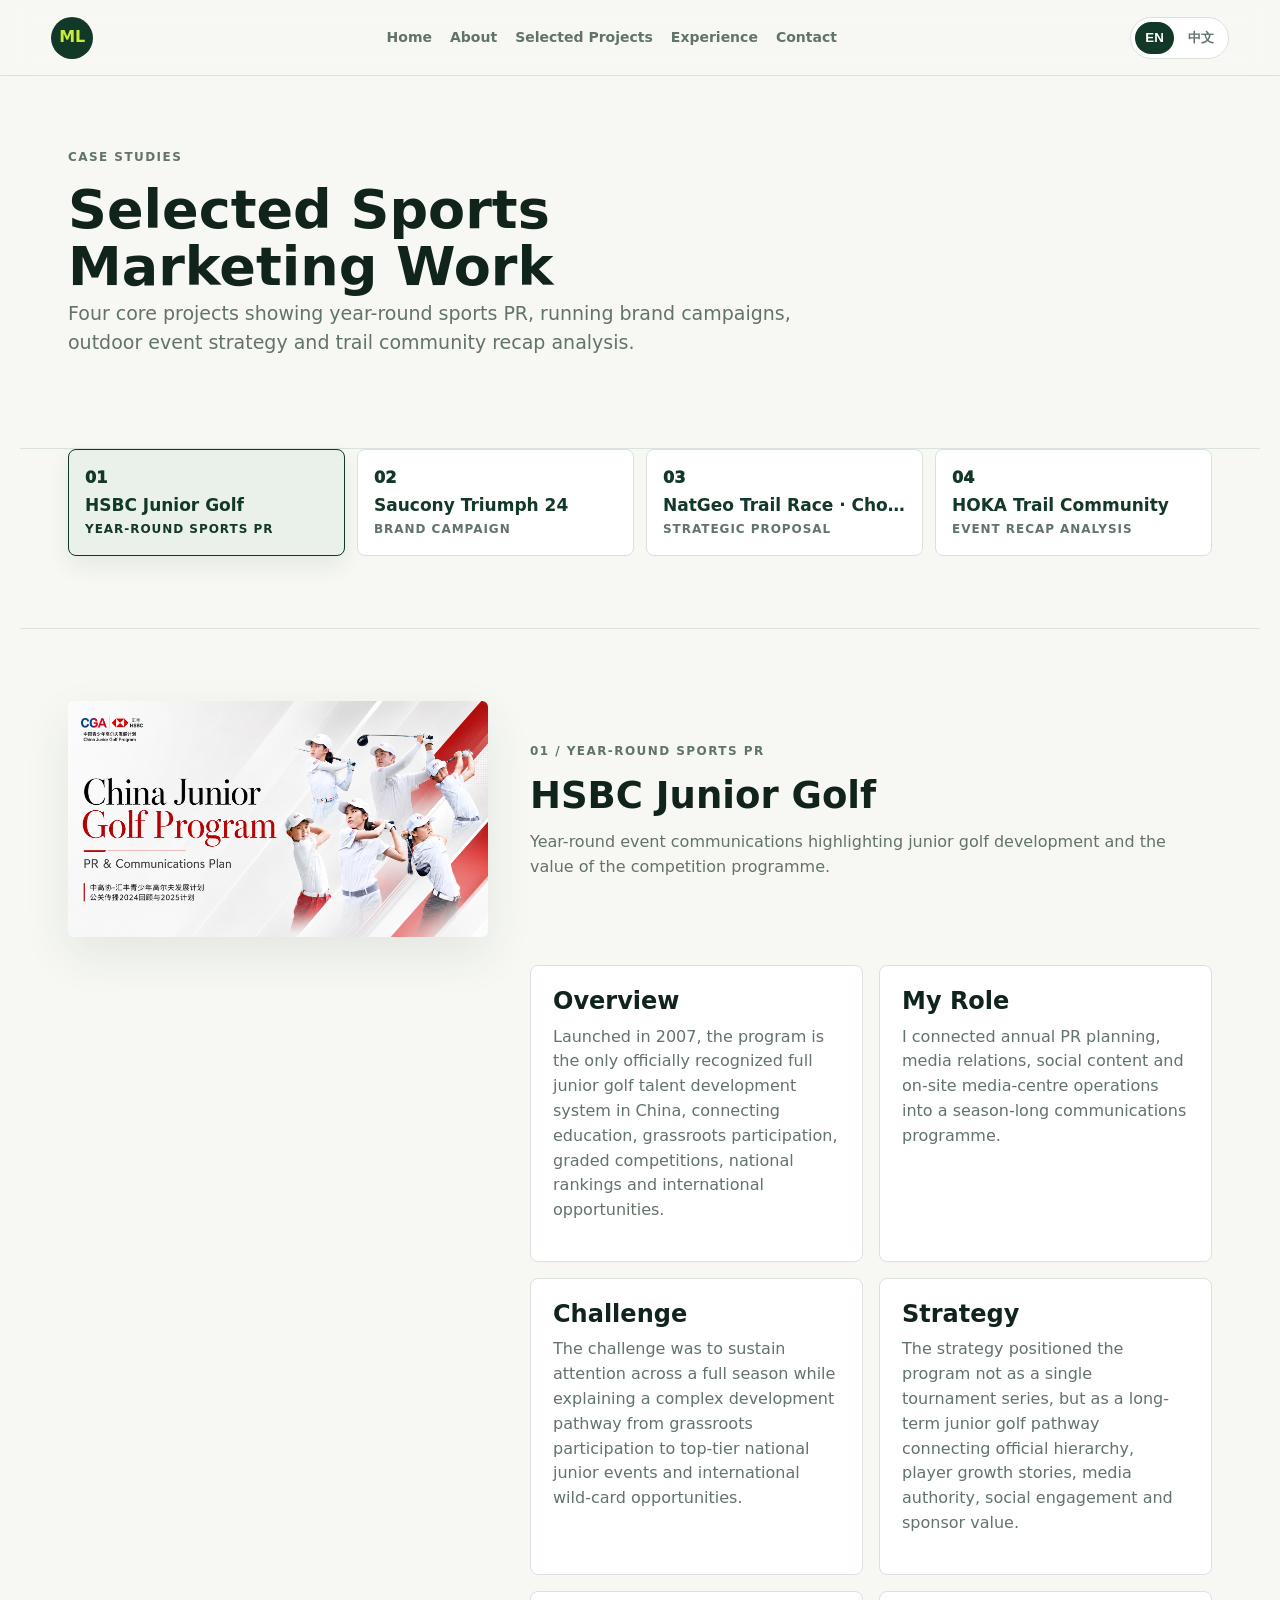
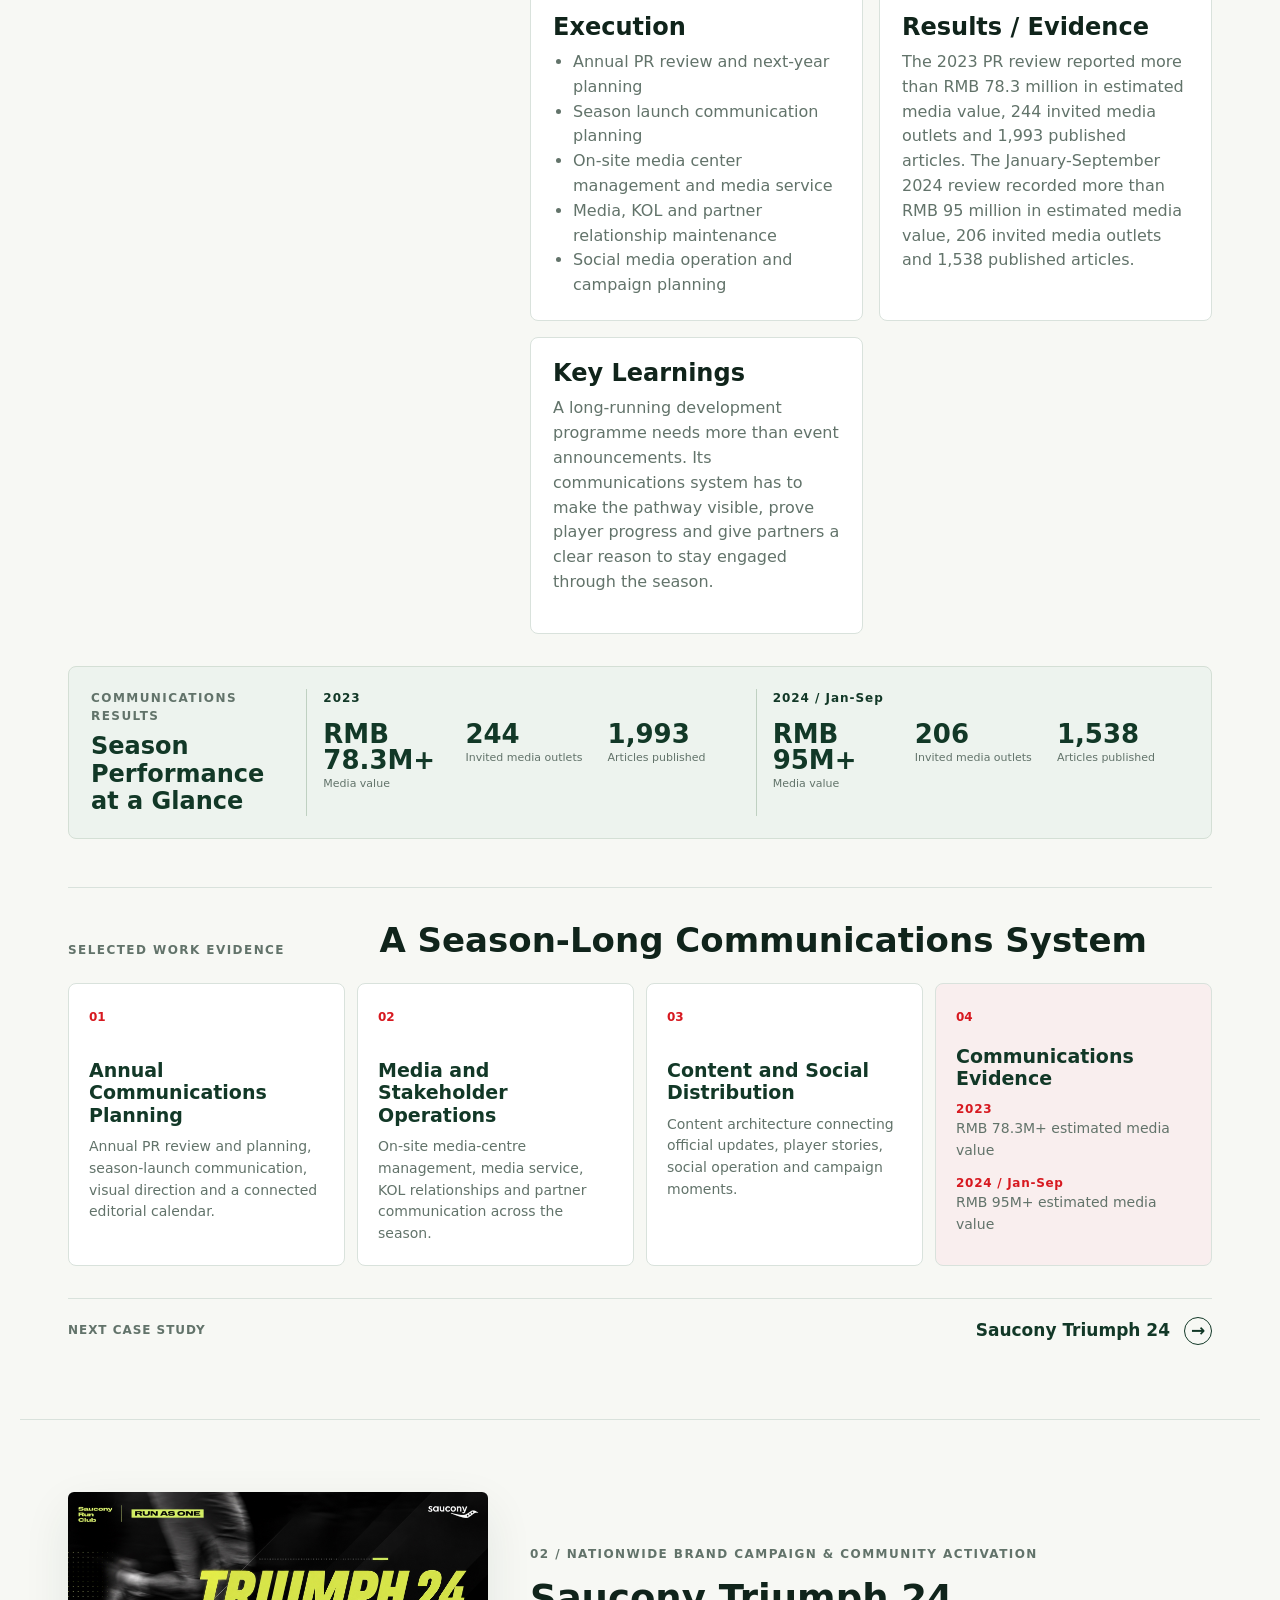
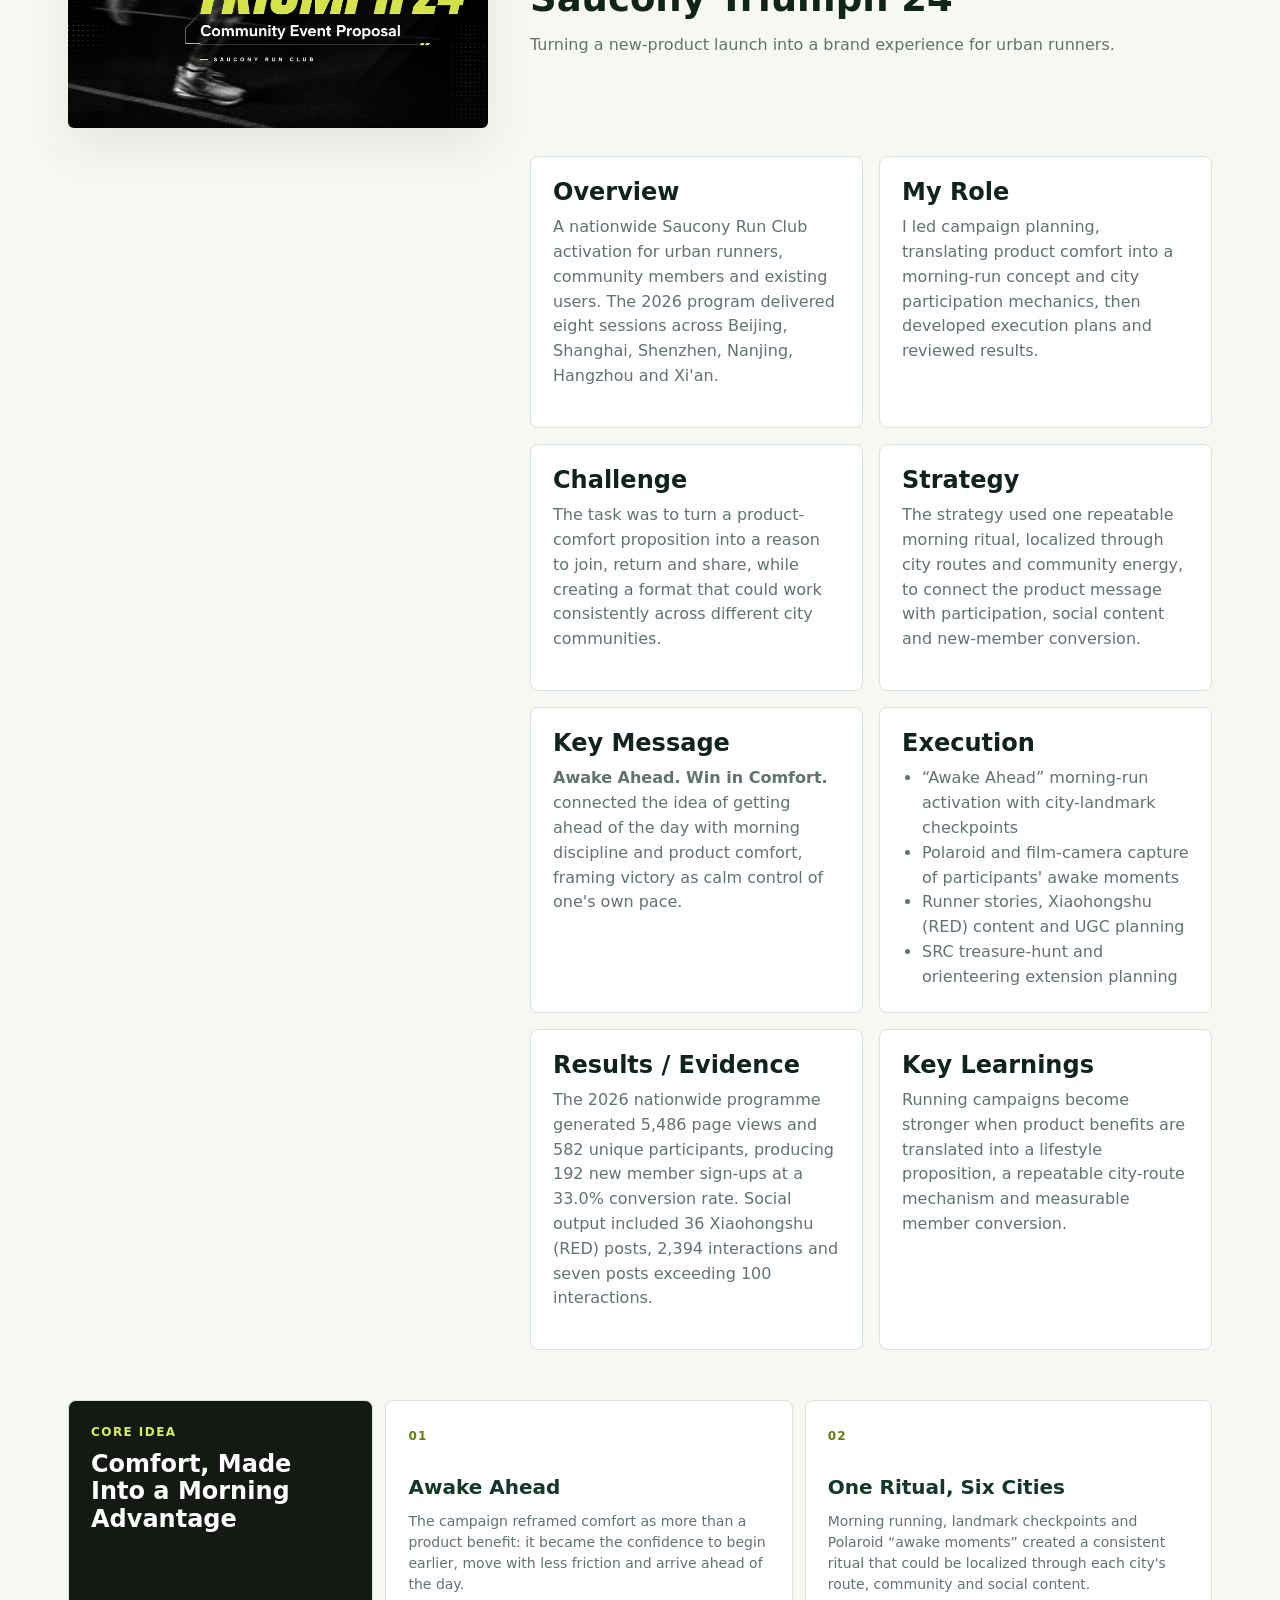
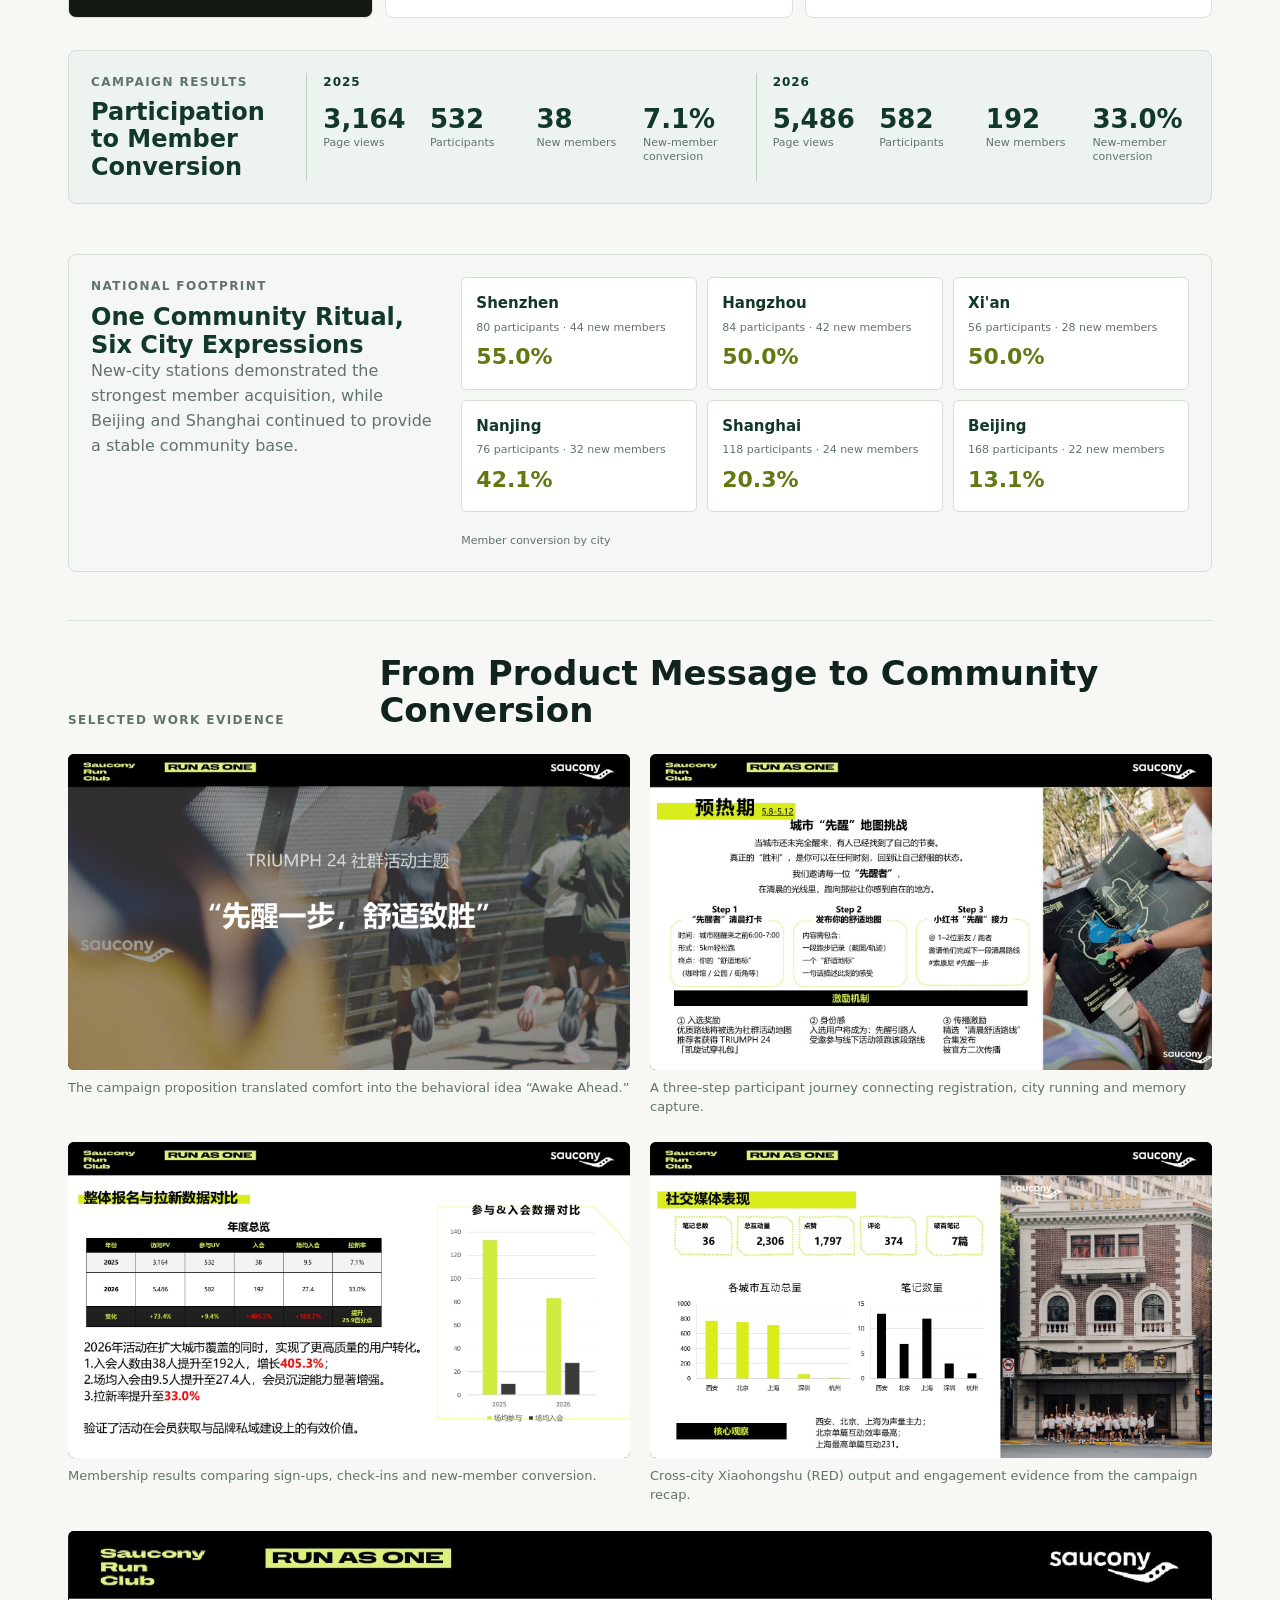
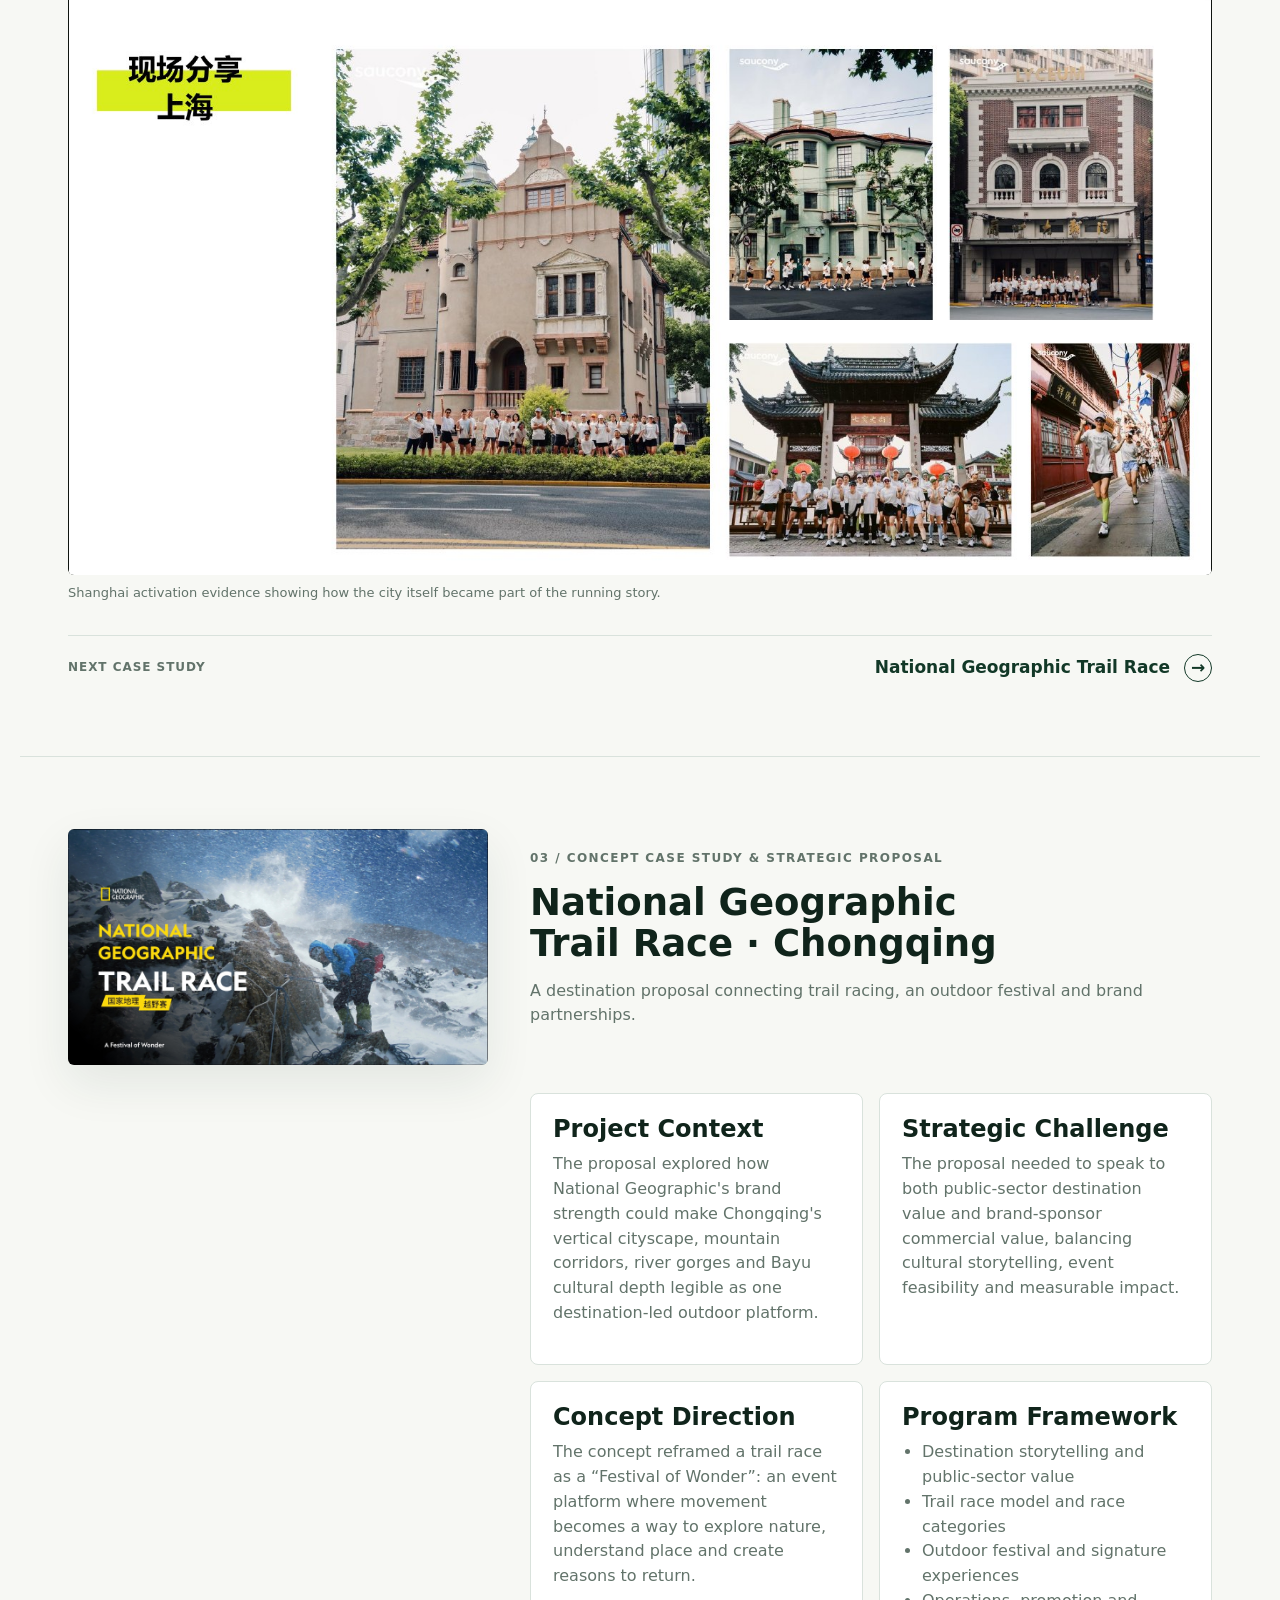
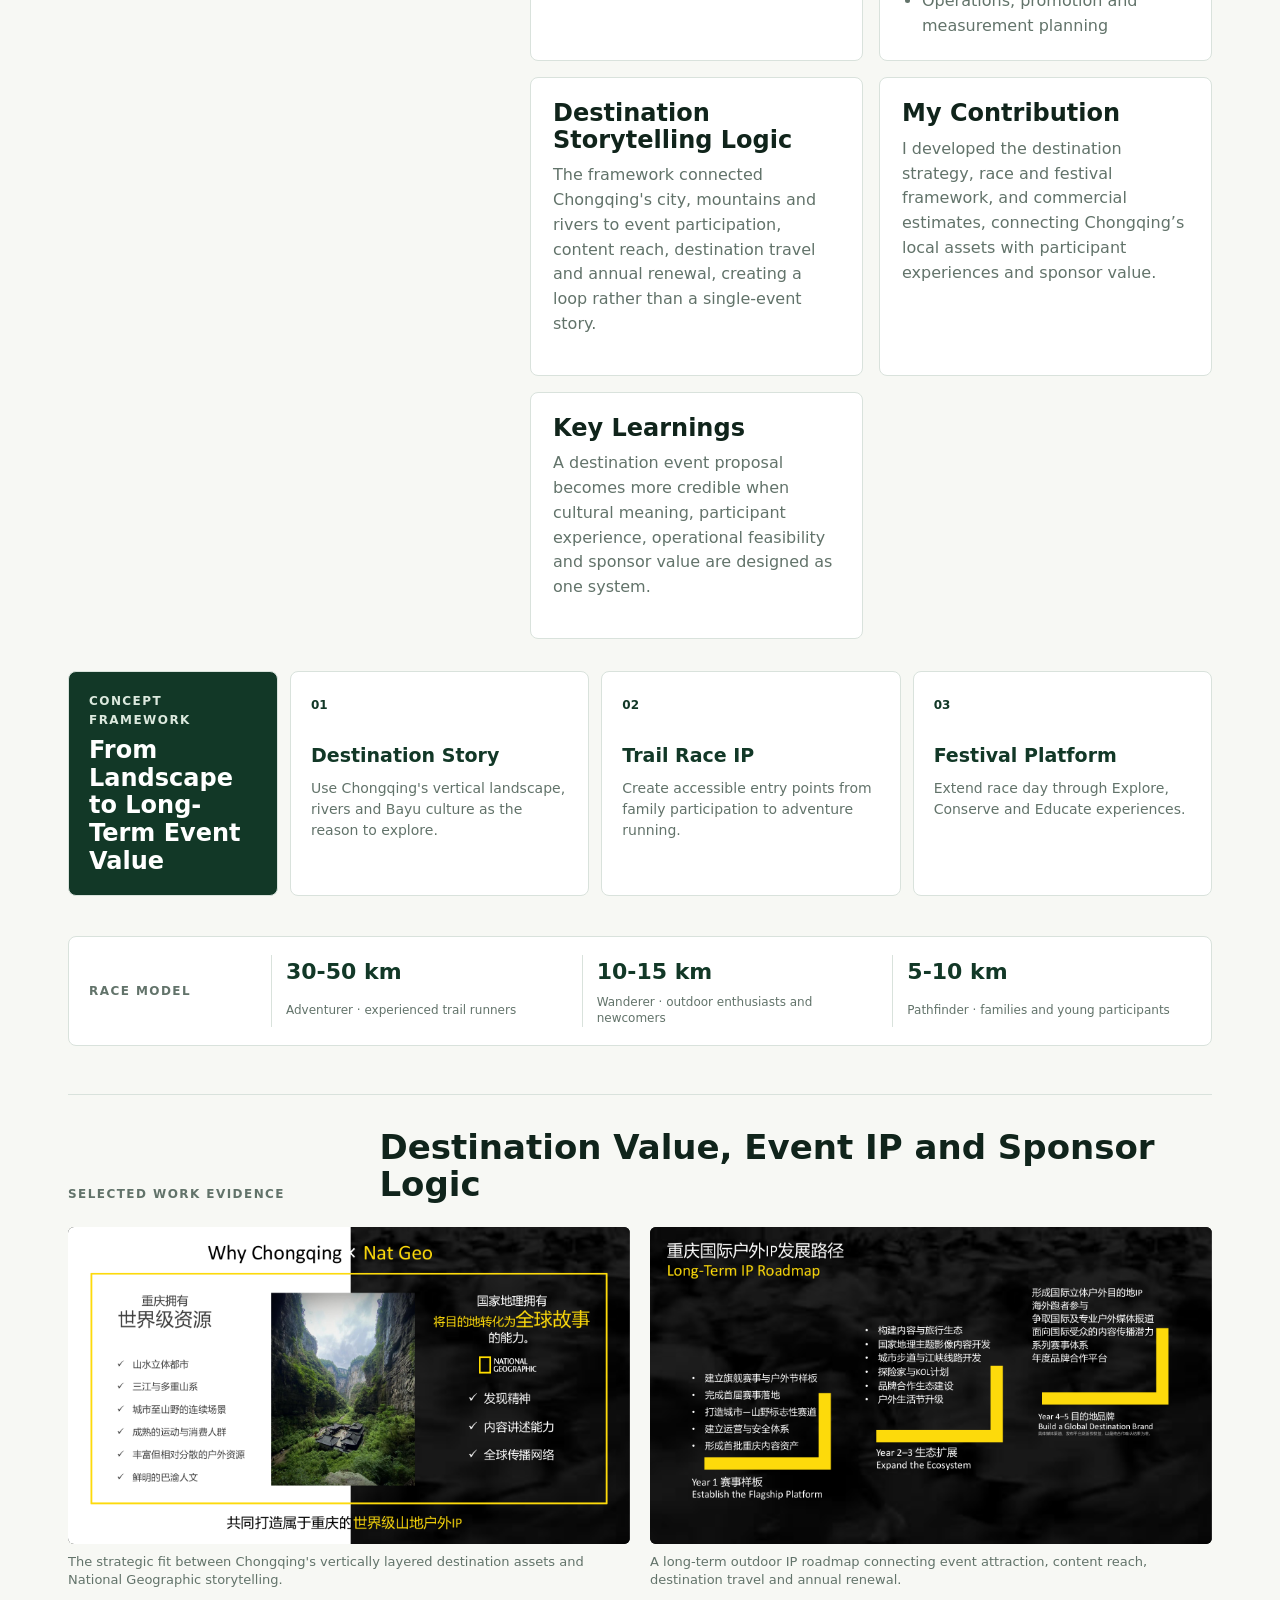
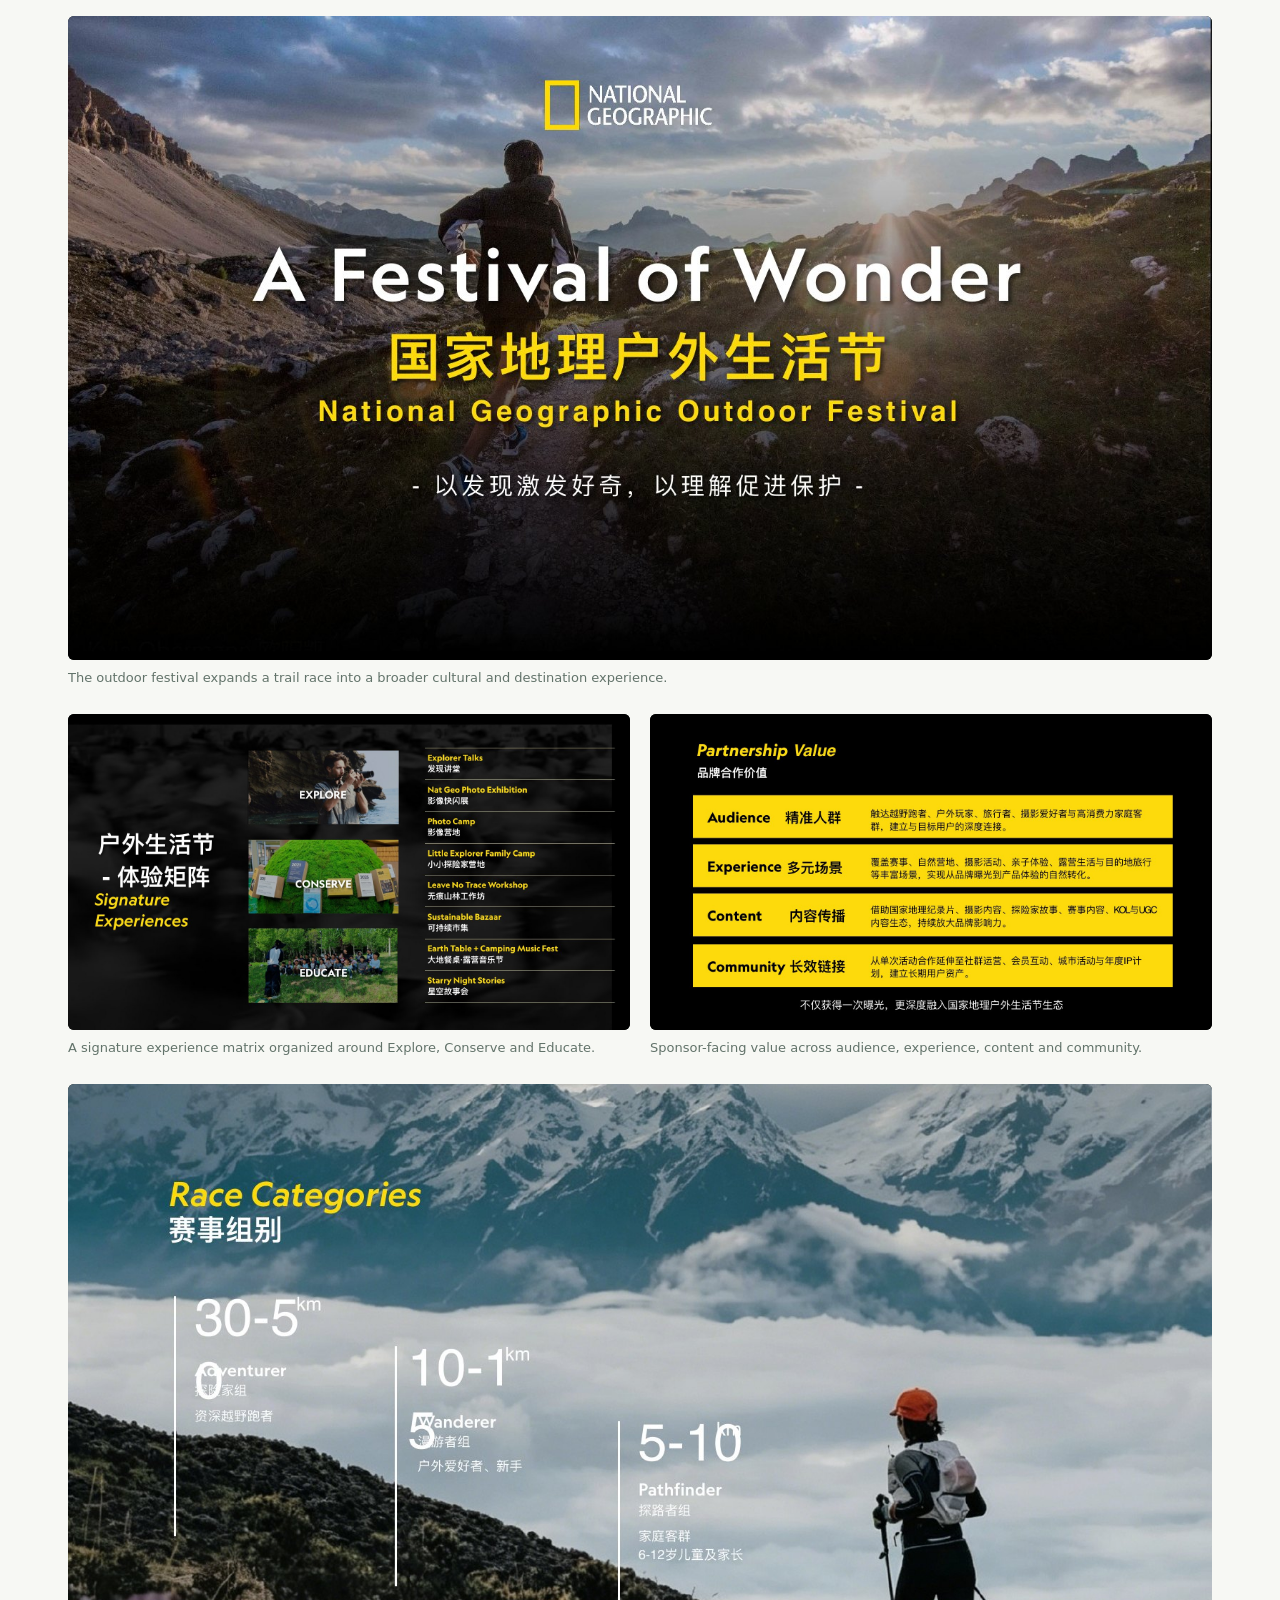
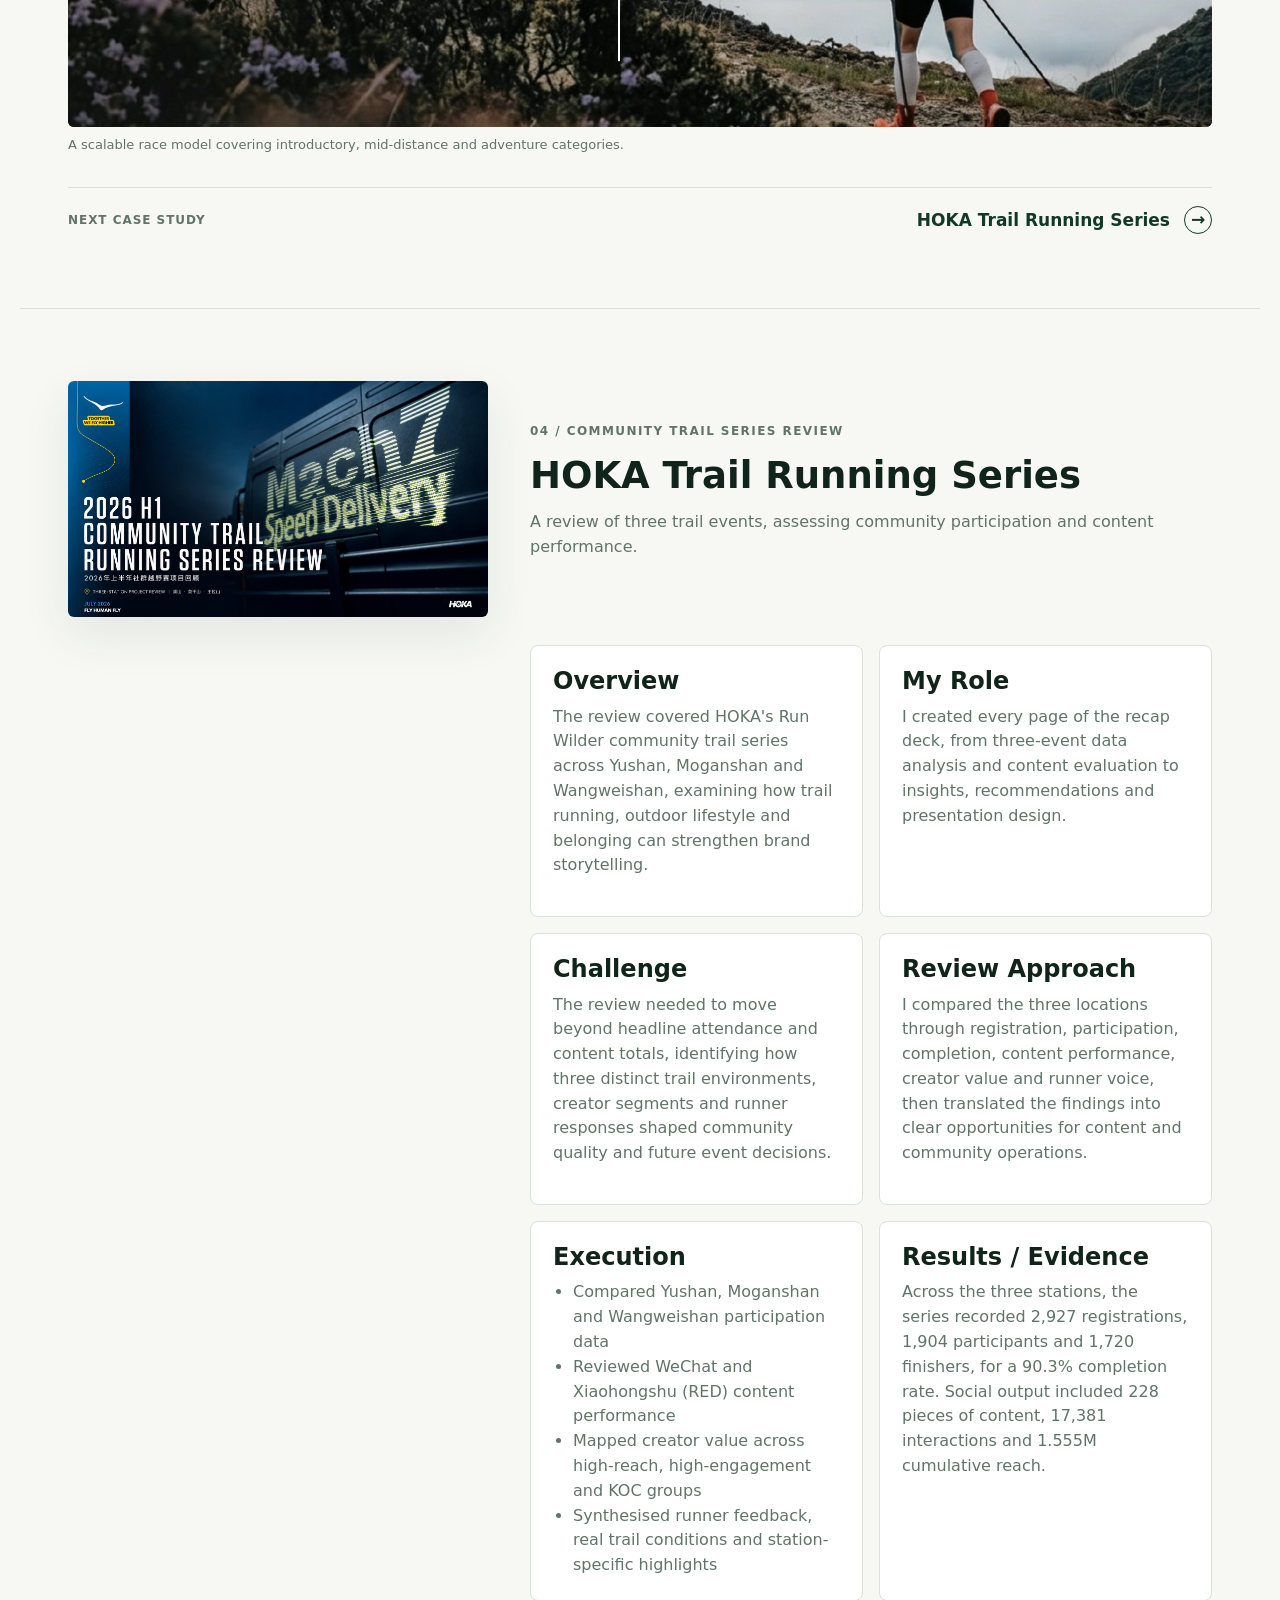
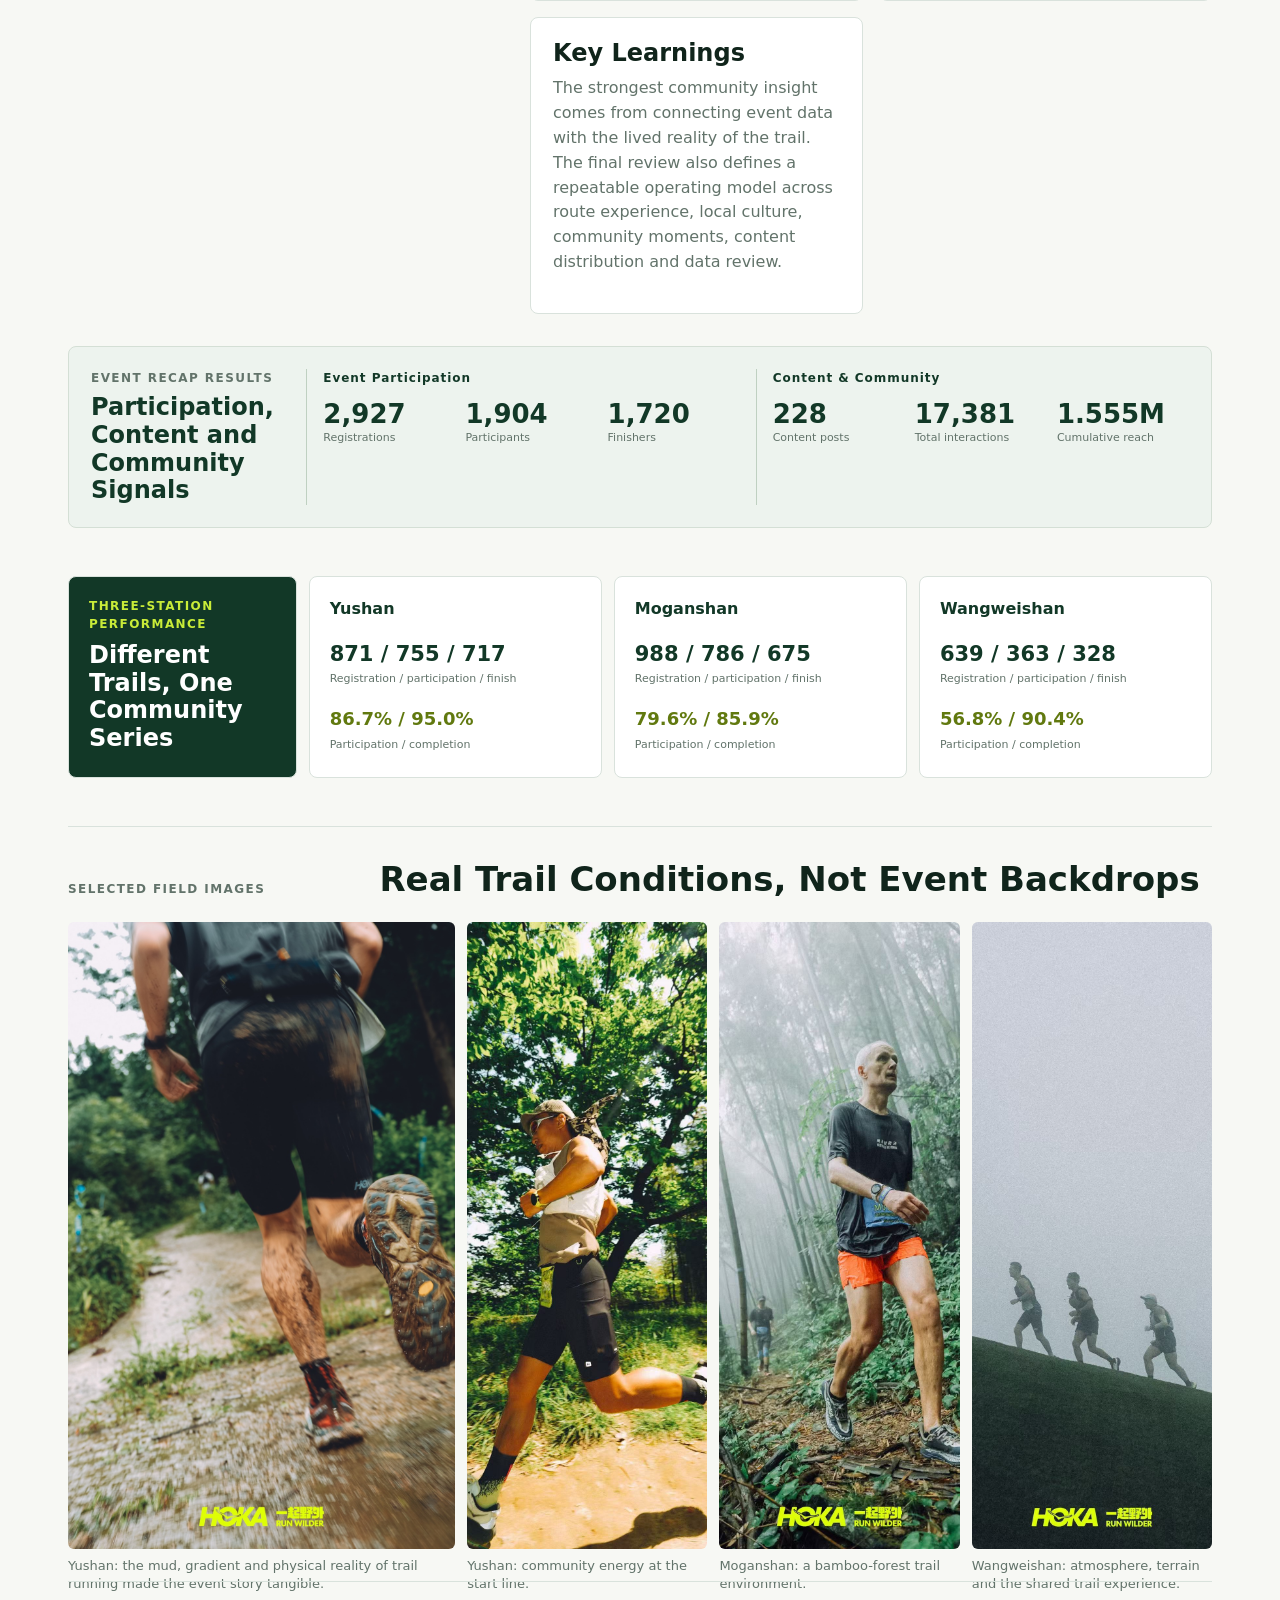
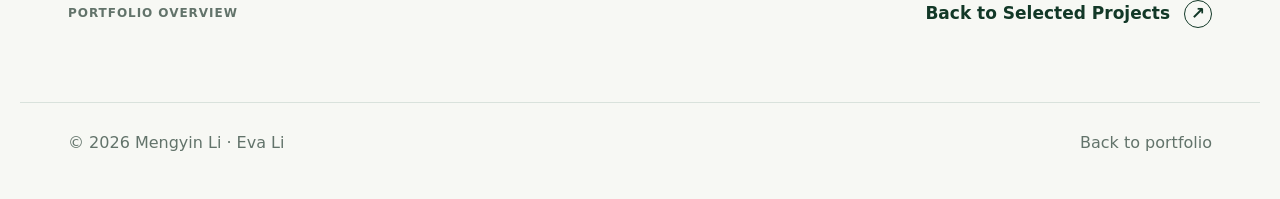
==== commit f2d4e45c: "Clarify contributions, participant counts and current profile" ====
--- a/case-studies.html
+++ b/case-studies.html
@@ -60,7 +60,7 @@
         </div>
         <div class="case-grid">
           <section><h3 class="lang-en-only">Overview</h3><h3 class="lang-zh-only">项目概览</h3><p class="lang-en-only">Launched in 2007, the program is the only officially recognized full junior golf talent development system in China, connecting education, grassroots participation, graded competitions, national rankings and international opportunities.</p><p class="lang-zh-only">汇丰青少年于 2007 年启动，是国内唯一官方认证的完整青少年高尔夫人才培养体系，覆盖高尔夫普及、基层参与、分级赛事、全国积分排名与国际赛事机会。</p></section>
-          <section><h3 class="lang-en-only">My Role</h3><h3 class="lang-zh-only">我的角色</h3><p class="lang-en-only">I managed annual PR strategy, media relations, social content and on-site media-centre operations.</p><p class="lang-zh-only">负责全年公关策略、媒体关系、社媒内容及赛事现场媒体中心管理。</p></section>
+          <section><h3 class="lang-en-only">My Role</h3><h3 class="lang-zh-only">我的角色</h3><p class="lang-en-only">I connected annual PR planning, media relations, social content and on-site media-centre operations into a season-long communications programme.</p><p class="lang-zh-only">统筹全年公关规划、媒体关系与社媒内容，并负责现场媒体中心管理，串联赛季传播与赛事现场执行。</p></section>
           <section><h3 class="lang-en-only">Challenge</h3><h3 class="lang-zh-only">项目挑战</h3><p class="lang-en-only">The challenge was to sustain attention across a full season while explaining a complex development pathway from grassroots participation to top-tier national junior events and international wild-card opportunities.</p><p class="lang-zh-only">挑战在于如何贯穿整个赛季保持关注度，并清晰讲述从校园与训练营启蒙，到全国顶级赛事、再到国际赛事外卡机会的完整成长路径。</p></section>
           <section><h3 class="lang-en-only">Strategy</h3><h3 class="lang-zh-only">传播策略</h3><p class="lang-en-only">The strategy positioned the program not as a single tournament series, but as a long-term junior golf pathway connecting official hierarchy, player growth stories, media authority, social engagement and sponsor value.</p><p class="lang-zh-only">不把项目当作单一赛事系列传播，而是将其定位为长期的青少年高尔夫成长通道：串联官方赛事体系、球员成长故事、权威媒体背书、社群互动与赞助商价值。</p></section>
           <section><h3 class="lang-en-only">Execution</h3><h3 class="lang-zh-only">项目执行</h3><ul class="lang-en-only"><li>Annual PR review and next-year planning</li><li>Season launch communication planning</li><li>On-site media center management and media service</li><li>Media, KOL and partner relationship maintenance</li><li>Social media operation and campaign planning</li></ul><ul class="lang-zh-only"><li>年度 PR 复盘与次年规划</li><li>赛季启动传播策划</li><li>现场媒体中心管理与媒体服务</li><li>媒体、KOL 与合作伙伴关系维护</li><li>社交媒体运营与 campaign 策划</li></ul></section>
@@ -109,7 +109,7 @@
         </div>
         <div class="case-grid">
           <section><h3 class="lang-en-only">Overview</h3><h3 class="lang-zh-only">项目概览</h3><p class="lang-en-only">A nationwide Saucony Run Club activation for urban runners, community members and existing users. The 2026 program delivered eight sessions across Beijing, Shanghai, Shenzhen, Nanjing, Hangzhou and Xi'an.</p><p class="lang-zh-only">面向城市跑者、跑步社群与既有 Saucony Run Club 用户的全国活动。2026 年在北京、上海、深圳、南京、杭州与西安共落地 8 场。</p></section>
-          <section><h3 class="lang-en-only">My Role</h3><h3 class="lang-zh-only">我的角色</h3><p class="lang-en-only">I led campaign planning, participation mechanics and execution planning, and completed the post-event review.</p><p class="lang-zh-only">主导活动全案策划、参与机制与执行方案，并完成活动复盘。</p></section>
+          <section><h3 class="lang-en-only">My Role</h3><h3 class="lang-zh-only">我的角色</h3><p class="lang-en-only">I led campaign planning, translating product comfort into a morning-run concept and city participation mechanics, then developed execution plans and reviewed results.</p><p class="lang-zh-only">主导活动全案，将产品舒适感转化为晨跑创意与城市参与机制，完成执行方案及活动复盘。</p></section>
           <section><h3 class="lang-en-only">Challenge</h3><h3 class="lang-zh-only">项目挑战</h3><p class="lang-en-only">The task was to turn a product-comfort proposition into a reason to join, return and share, while creating a format that could work consistently across different city communities.</p><p class="lang-zh-only">挑战在于把产品的舒适感，转化为跑者愿意报名、再次参与并主动分享的理由，同时建立可在不同城市社群中稳定复制的活动机制。</p></section>
           <section><h3 class="lang-en-only">Strategy</h3><h3 class="lang-zh-only">活动策略</h3><p class="lang-en-only">The strategy used one repeatable morning ritual, localized through city routes and community energy, to connect the product message with participation, social content and new-member conversion.</p><p class="lang-zh-only">以统一的“清晨仪式”为核心，再通过城市路线与社群氛围完成在地表达，让产品信息自然连接参与、内容传播与新会员转化。</p></section>
           <section><h3 class="lang-en-only">Key Message</h3><h3 class="lang-zh-only">核心信息</h3><p class="lang-en-only"><strong>Awake Ahead. Win in Comfort.</strong> connected the idea of getting ahead of the day with morning discipline and product comfort, framing victory as calm control of one's own pace.</p><p class="lang-zh-only"><strong>Awake Ahead. Win in Comfort.</strong> 将“先醒一步”、清晨自律与产品舒适感连接起来，把“胜利”诠释为从容掌控自身节奏的状态。</p></section>
@@ -128,7 +128,7 @@
             <p>2025</p>
             <div class="case-results-metrics case-results-metrics--four">
               <div><strong>3,164</strong><span class="lang-en-only">Page views</span><span class="lang-zh-only">页面 PV</span></div>
-              <div><strong>532</strong><span class="lang-en-only">Participant UV</span><span class="lang-zh-only">参与 UV</span></div>
+              <div><strong>532</strong><span class="lang-en-only">Participants</span><span class="lang-zh-only">参与人数</span></div>
               <div><strong>38</strong><span class="lang-en-only">New members</span><span class="lang-zh-only">新增会员</span></div>
               <div><strong>7.1%</strong><span class="lang-en-only">New-member conversion</span><span class="lang-zh-only">拉新转化率</span></div>
             </div>
@@ -137,7 +137,7 @@
             <p>2026</p>
             <div class="case-results-metrics case-results-metrics--four">
               <div><strong>5,486</strong><span class="lang-en-only">Page views</span><span class="lang-zh-only">页面 PV</span></div>
-              <div><strong>582</strong><span class="lang-en-only">Participant UV</span><span class="lang-zh-only">参与 UV</span></div>
+              <div><strong>582</strong><span class="lang-en-only">Participants</span><span class="lang-zh-only">参与人数</span></div>
               <div><strong>192</strong><span class="lang-en-only">New members</span><span class="lang-zh-only">新增会员</span></div>
               <div><strong>33.0%</strong><span class="lang-en-only">New-member conversion</span><span class="lang-zh-only">拉新转化率</span></div>
             </div>
@@ -146,12 +146,12 @@
         <div class="national-footprint" aria-label="Saucony nationwide city activation results">
           <div class="national-footprint-heading"><p class="eyebrow lang-en-only">National Footprint</p><p class="eyebrow lang-zh-only">全国城市表现</p><h3 class="lang-en-only">One Community Ritual, Six City Expressions</h3><h3 class="lang-zh-only">一个社群仪式，六座城市的在地表达</h3><p class="lang-en-only">New-city stations demonstrated the strongest member acquisition, while Beijing and Shanghai continued to provide a stable community base.</p><p class="lang-zh-only">新增城市站展现出更强的会员拉新效率；北京与上海则持续承担稳定社群基础盘的角色。</p></div>
           <div class="city-metrics">
-            <div><strong class="lang-en-only">Shenzhen</strong><strong class="lang-zh-only">深圳</strong><span class="lang-en-only">80 UV · 44 new members</span><span class="lang-zh-only">80 UV · 新增 44 人</span><em>55.0%</em></div>
-            <div><strong class="lang-en-only">Hangzhou</strong><strong class="lang-zh-only">杭州</strong><span class="lang-en-only">84 UV · 42 new members</span><span class="lang-zh-only">84 UV · 新增 42 人</span><em>50.0%</em></div>
-            <div><strong class="lang-en-only">Xi'an</strong><strong class="lang-zh-only">西安</strong><span class="lang-en-only">56 UV · 28 new members</span><span class="lang-zh-only">56 UV · 新增 28 人</span><em>50.0%</em></div>
-            <div><strong class="lang-en-only">Nanjing</strong><strong class="lang-zh-only">南京</strong><span class="lang-en-only">76 UV · 32 new members</span><span class="lang-zh-only">76 UV · 新增 32 人</span><em>42.1%</em></div>
-            <div><strong class="lang-en-only">Shanghai</strong><strong class="lang-zh-only">上海</strong><span class="lang-en-only">118 UV · 24 new members</span><span class="lang-zh-only">118 UV · 新增 24 人</span><em>20.3%</em></div>
-            <div><strong class="lang-en-only">Beijing</strong><strong class="lang-zh-only">北京</strong><span class="lang-en-only">168 UV · 22 new members</span><span class="lang-zh-only">168 UV · 新增 22 人</span><em>13.1%</em></div>
+            <div><strong class="lang-en-only">Shenzhen</strong><strong class="lang-zh-only">深圳</strong><span class="lang-en-only">80 participants · 44 new members</span><span class="lang-zh-only">80 人参与 · 新增 44 人</span><em>55.0%</em></div>
+            <div><strong class="lang-en-only">Hangzhou</strong><strong class="lang-zh-only">杭州</strong><span class="lang-en-only">84 participants · 42 new members</span><span class="lang-zh-only">84 人参与 · 新增 42 人</span><em>50.0%</em></div>
+            <div><strong class="lang-en-only">Xi'an</strong><strong class="lang-zh-only">西安</strong><span class="lang-en-only">56 participants · 28 new members</span><span class="lang-zh-only">56 人参与 · 新增 28 人</span><em>50.0%</em></div>
+            <div><strong class="lang-en-only">Nanjing</strong><strong class="lang-zh-only">南京</strong><span class="lang-en-only">76 participants · 32 new members</span><span class="lang-zh-only">76 人参与 · 新增 32 人</span><em>42.1%</em></div>
+            <div><strong class="lang-en-only">Shanghai</strong><strong class="lang-zh-only">上海</strong><span class="lang-en-only">118 participants · 24 new members</span><span class="lang-zh-only">118 人参与 · 新增 24 人</span><em>20.3%</em></div>
+            <div><strong class="lang-en-only">Beijing</strong><strong class="lang-zh-only">北京</strong><span class="lang-en-only">168 participants · 22 new members</span><span class="lang-zh-only">168 人参与 · 新增 22 人</span><em>13.1%</em></div>
           </div>
           <p class="national-footprint-note lang-en-only">Member conversion by city</p><p class="national-footprint-note lang-zh-only">各城市会员拉新转化率</p>
         </div>
@@ -183,7 +183,7 @@
           <section><h3 class="lang-en-only">Concept Direction</h3><h3 class="lang-zh-only">概念方向</h3><p class="lang-en-only">The concept reframed a trail race as a “Festival of Wonder”: an event platform where movement becomes a way to explore nature, understand place and create reasons to return.</p><p class="lang-zh-only">项目将越野赛事延展为“惊奇生活节”：让运动成为探索自然、理解目的地，并形成重复到访理由的体验平台。</p></section>
           <section><h3 class="lang-en-only">Program Framework</h3><h3 class="lang-zh-only">项目框架</h3><ul class="lang-en-only"><li>Destination storytelling and public-sector value</li><li>Trail race model and race categories</li><li>Outdoor festival and signature experiences</li><li>Operations, promotion and measurement planning</li></ul><ul class="lang-zh-only"><li>目的地叙事与政府端价值</li><li>越野赛事模型与组别</li><li>户外生活节与标志性体验</li><li>运营、传播与测量规划</li></ul></section>
           <section><h3 class="lang-en-only">Destination Storytelling Logic</h3><h3 class="lang-zh-only">目的地叙事逻辑</h3><p class="lang-en-only">The framework connected Chongqing's city, mountains and rivers to event participation, content reach, destination travel and annual renewal, creating a loop rather than a single-event story.</p><p class="lang-zh-only">框架把重庆的城市、山地与江河资源连接到赛事参与、内容传播、目的地旅游和年度复利，形成可持续循环，而非一次性活动叙事。</p></section>
-          <section><h3 class="lang-en-only">My Contribution</h3><h3 class="lang-zh-only">我的贡献</h3><p class="lang-en-only">I developed the project framework, strategic insights, programme extensions and commercial estimates.</p><p class="lang-zh-only">负责整体框架、核心洞察、内容延展与商业测算。</p></section>
+          <section><h3 class="lang-en-only">My Contribution</h3><h3 class="lang-zh-only">我的贡献</h3><p class="lang-en-only">I developed the destination strategy, race and festival framework, and commercial estimates, connecting Chongqing’s local assets with participant experiences and sponsor value.</p><p class="lang-zh-only">搭建目的地策略、赛事与生活节框架及商业测算，将重庆在地资源转化为参与体验与赞助商价值。</p></section>
           <section><h3 class="lang-en-only">Key Learnings</h3><h3 class="lang-zh-only">关键收获</h3><p class="lang-en-only">A destination event proposal becomes more credible when cultural meaning, participant experience, operational feasibility and sponsor value are designed as one system.</p><p class="lang-zh-only">一个目的地赛事提案，只有把文化意义、参与者体验、运营可行性和品牌合作价值设计为同一套系统，才真正具备说服力。</p></section>
         </div>
         <div class="proposal-framework" aria-label="National Geographic proposal framework">
@@ -223,7 +223,7 @@
         </div>
         <div class="case-grid">
           <section><h3 class="lang-en-only">Overview</h3><h3 class="lang-zh-only">项目概览</h3><p class="lang-en-only">The review covered HOKA's Run Wilder community trail series across Yushan, Moganshan and Wangweishan, examining how trail running, outdoor lifestyle and belonging can strengthen brand storytelling.</p><p class="lang-zh-only">本项目复盘 HOKA “一起野外”社群越野跑系列的虞山、莫干山和王位山三站，梳理越野跑、户外生活方式与社群归属感如何共同丰富品牌叙事。</p></section>
-          <section><h3 class="lang-en-only">My Role</h3><h3 class="lang-zh-only">我的角色</h3><p class="lang-en-only">I handled data analysis, project evaluation and the recap report.</p><p class="lang-zh-only">负责数据分析、项目总结与复盘报告。</p></section>
+          <section><h3 class="lang-en-only">My Role</h3><h3 class="lang-zh-only">我的角色</h3><p class="lang-en-only">I created every page of the recap deck, from three-event data analysis and content evaluation to insights, recommendations and presentation design.</p><p class="lang-zh-only">独立完成整套复盘的全部页面，涵盖三站数据分析、内容表现评估、洞察建议与页面编排。</p></section>
           <section><h3 class="lang-en-only">Challenge</h3><h3 class="lang-zh-only">项目挑战</h3><p class="lang-en-only">The review needed to move beyond headline attendance and content totals, identifying how three distinct trail environments, creator segments and runner responses shaped community quality and future event decisions.</p><p class="lang-zh-only">复盘不止统计报名与内容总量，还需要识别三种不同赛道环境、达人类型和跑者反馈如何共同影响社群质量，并为后续活动决策提供依据。</p></section>
           <section><h3 class="lang-en-only">Review Approach</h3><h3 class="lang-zh-only">复盘策略</h3><p class="lang-en-only">I compared the three locations through registration, participation, completion, content performance, creator value and runner voice, then translated the findings into clear opportunities for content and community operations.</p><p class="lang-zh-only">我从报名、参赛、完赛、内容表现、达人价值和跑者声音六个维度对比三站，并将发现转化为内容与社群运营的后续机会。</p></section>
           <section><h3 class="lang-en-only">Execution</h3><h3 class="lang-zh-only">项目执行</h3><ul class="lang-en-only"><li>Compared Yushan, Moganshan and Wangweishan participation data</li><li>Reviewed WeChat and Xiaohongshu (RED) content performance</li><li>Mapped creator value across high-reach, high-engagement and KOC groups</li><li>Synthesised runner feedback, real trail conditions and station-specific highlights</li></ul><ul class="lang-zh-only"><li>对比虞山、莫干山和王位山三站参与数据</li><li>复盘微信与小红书内容表现</li><li>分析高覆盖、高互动与 KOC 达人价值</li><li>整合跑者反馈、真实赛道体验和各站亮点</li></ul></section>
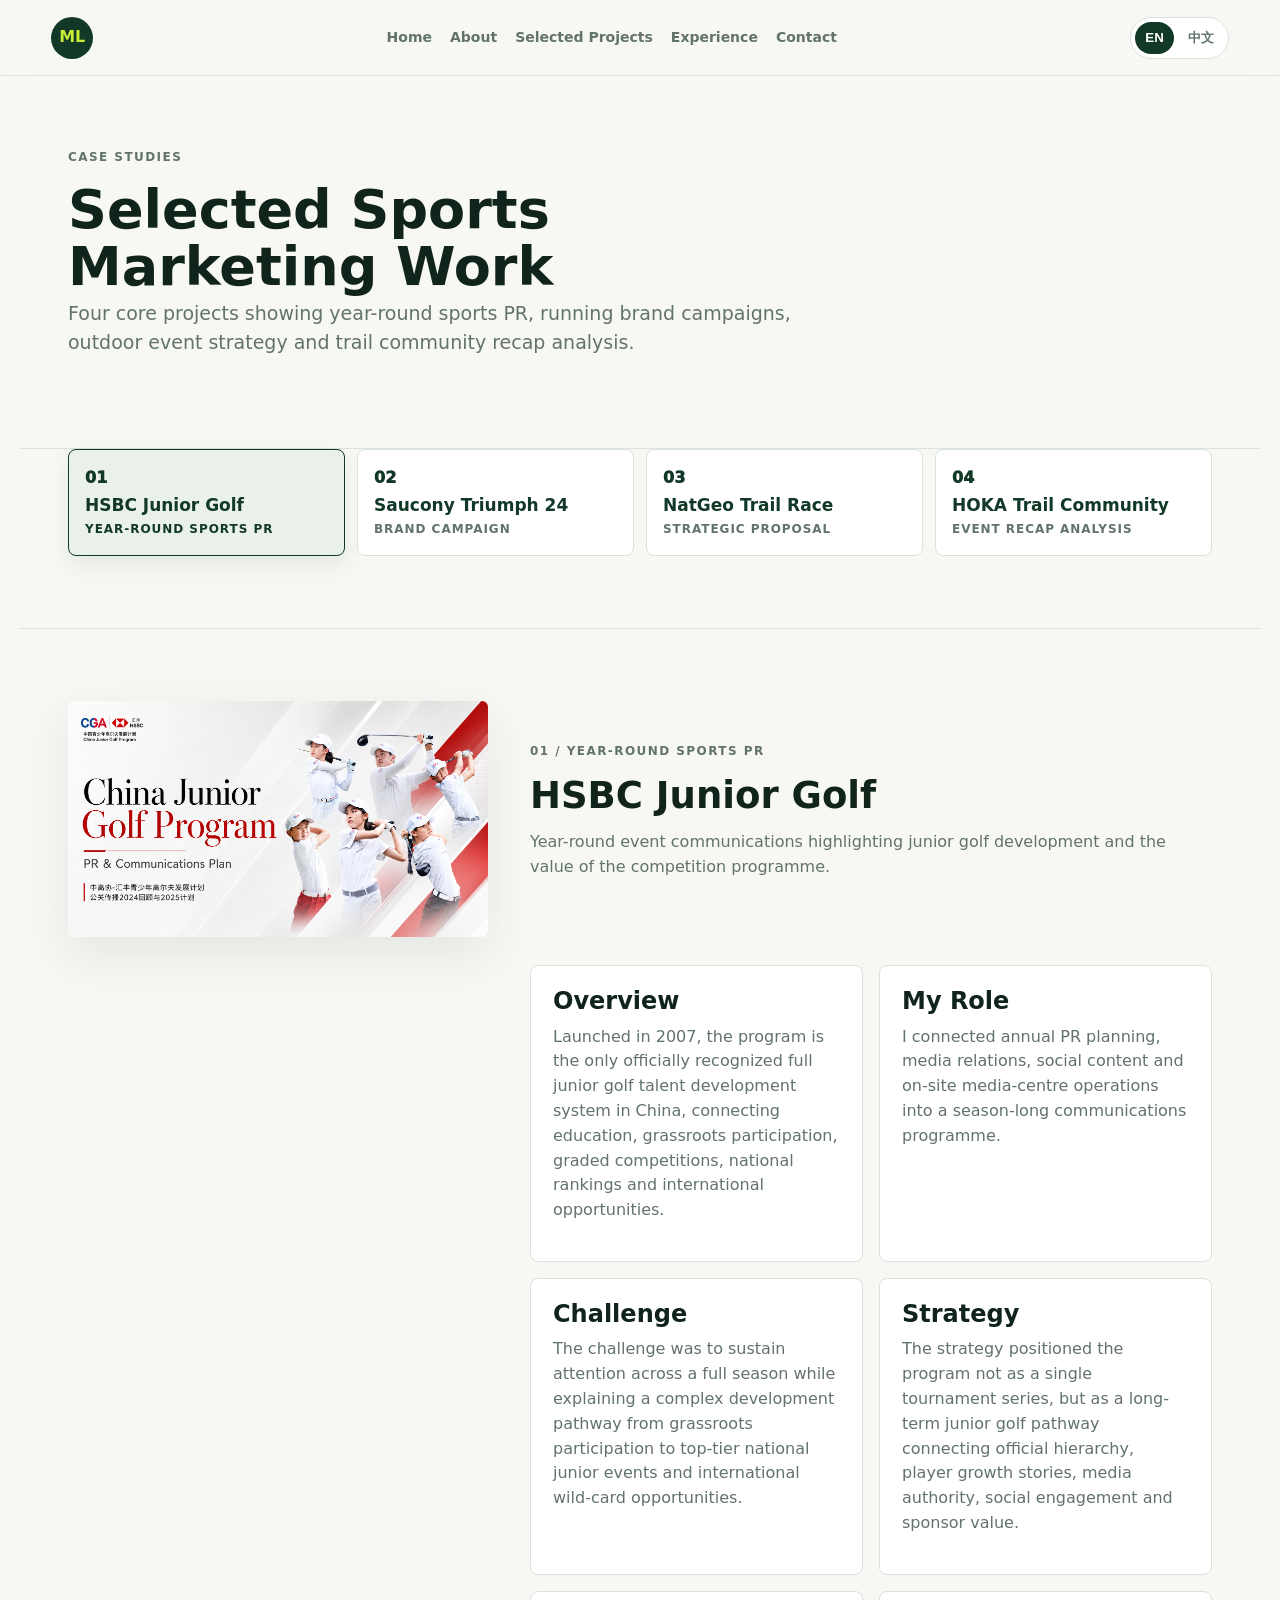
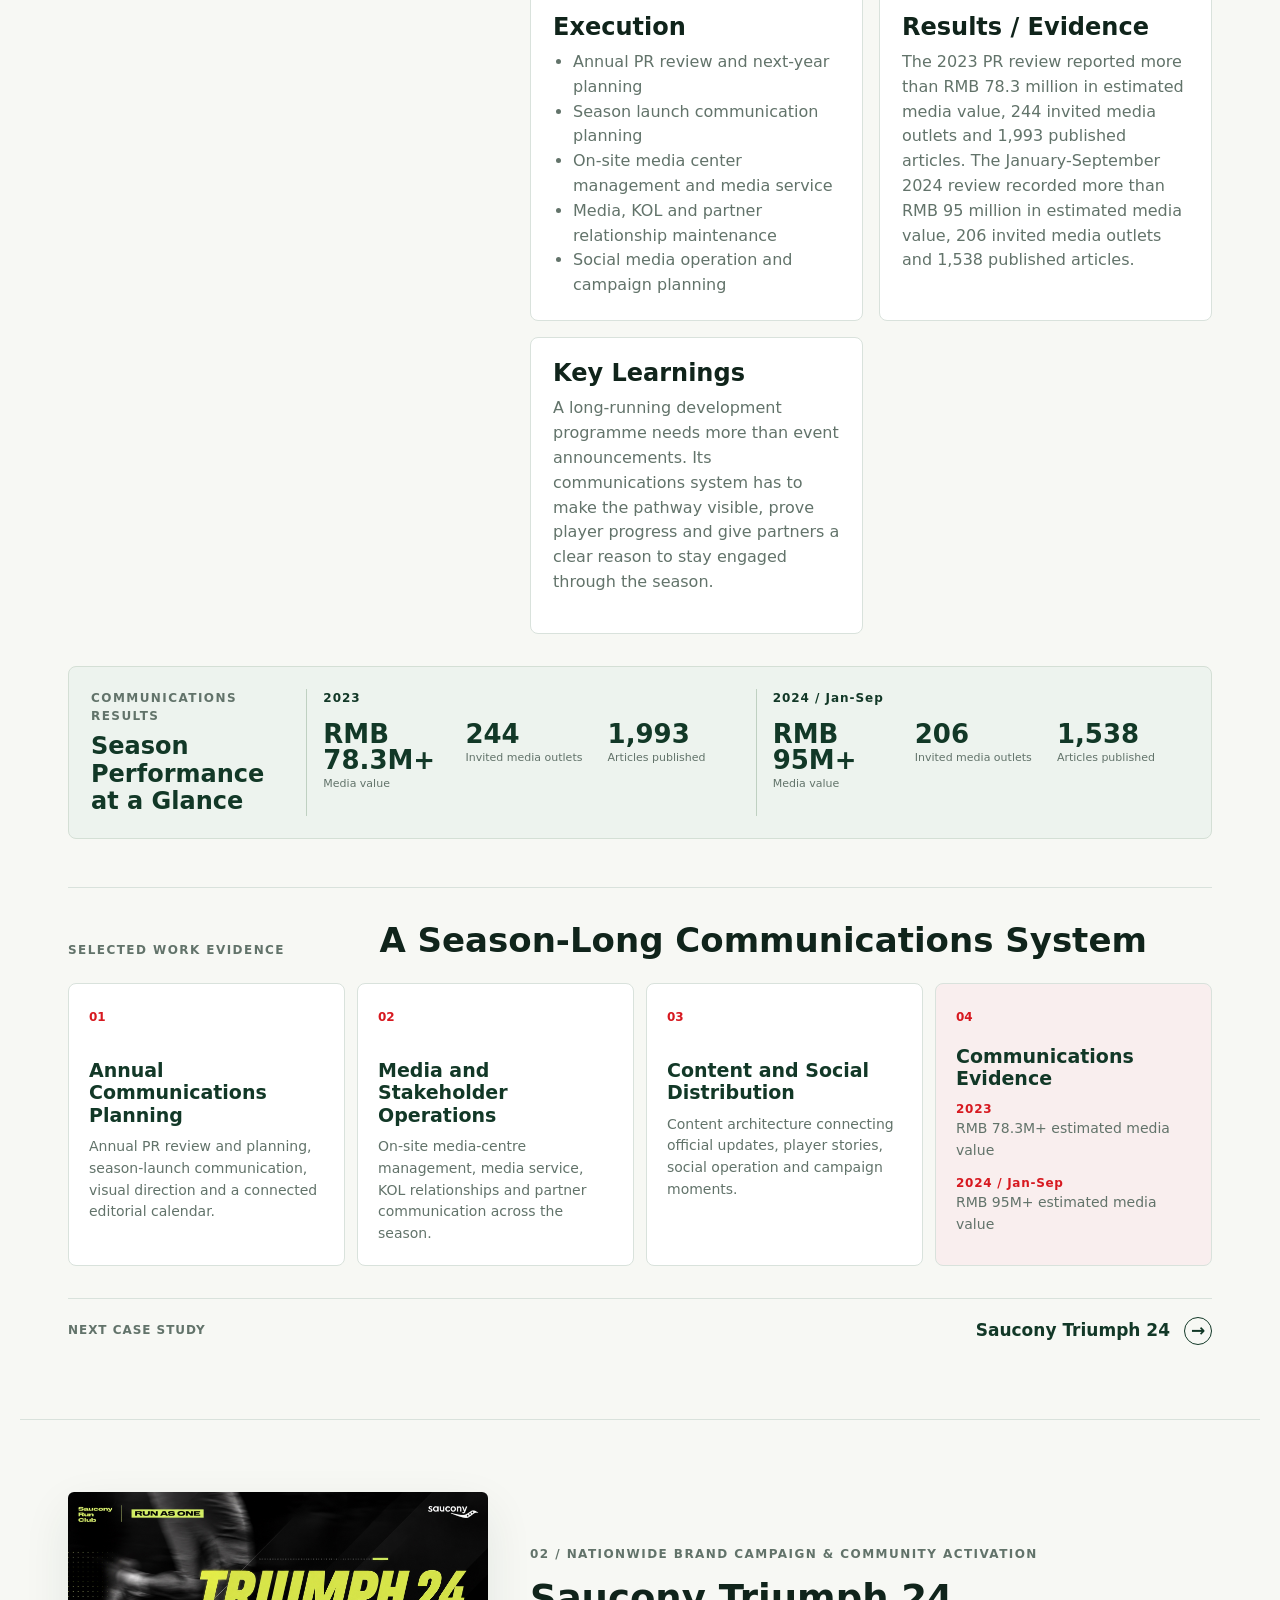
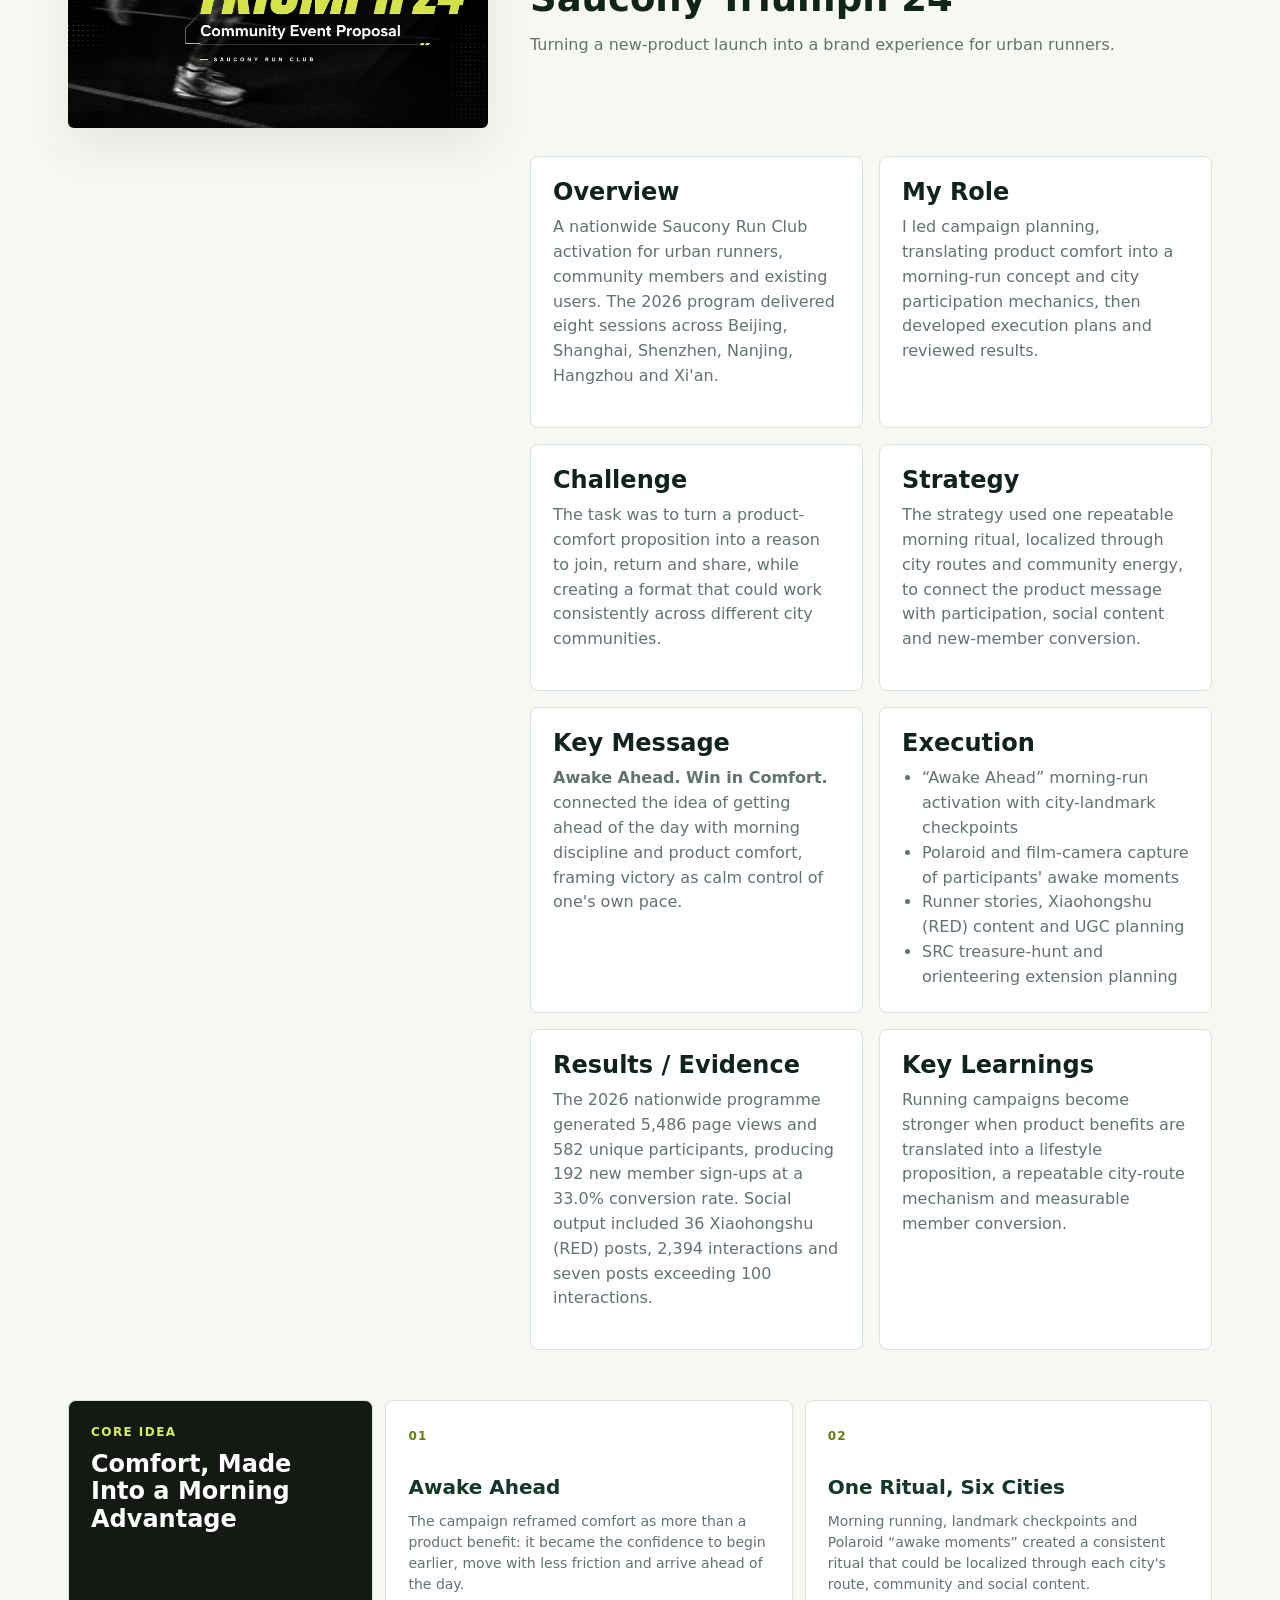
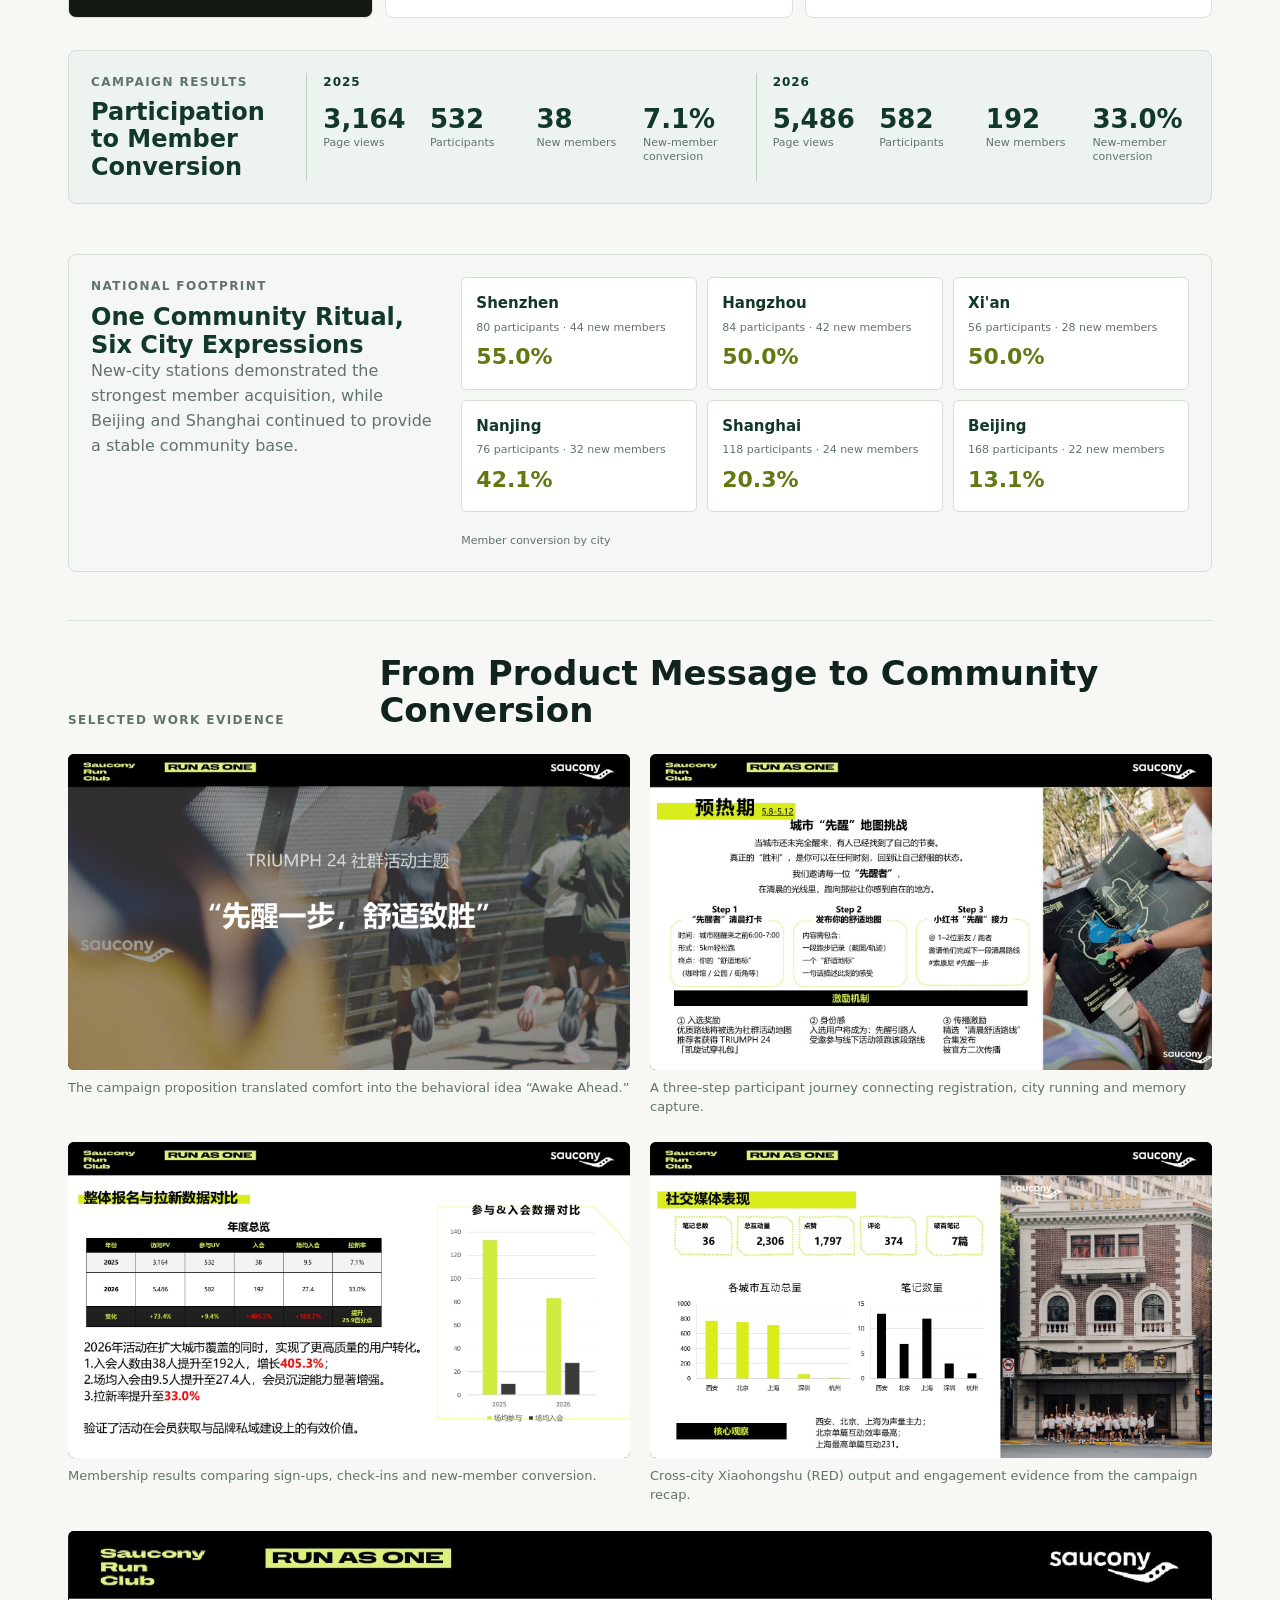
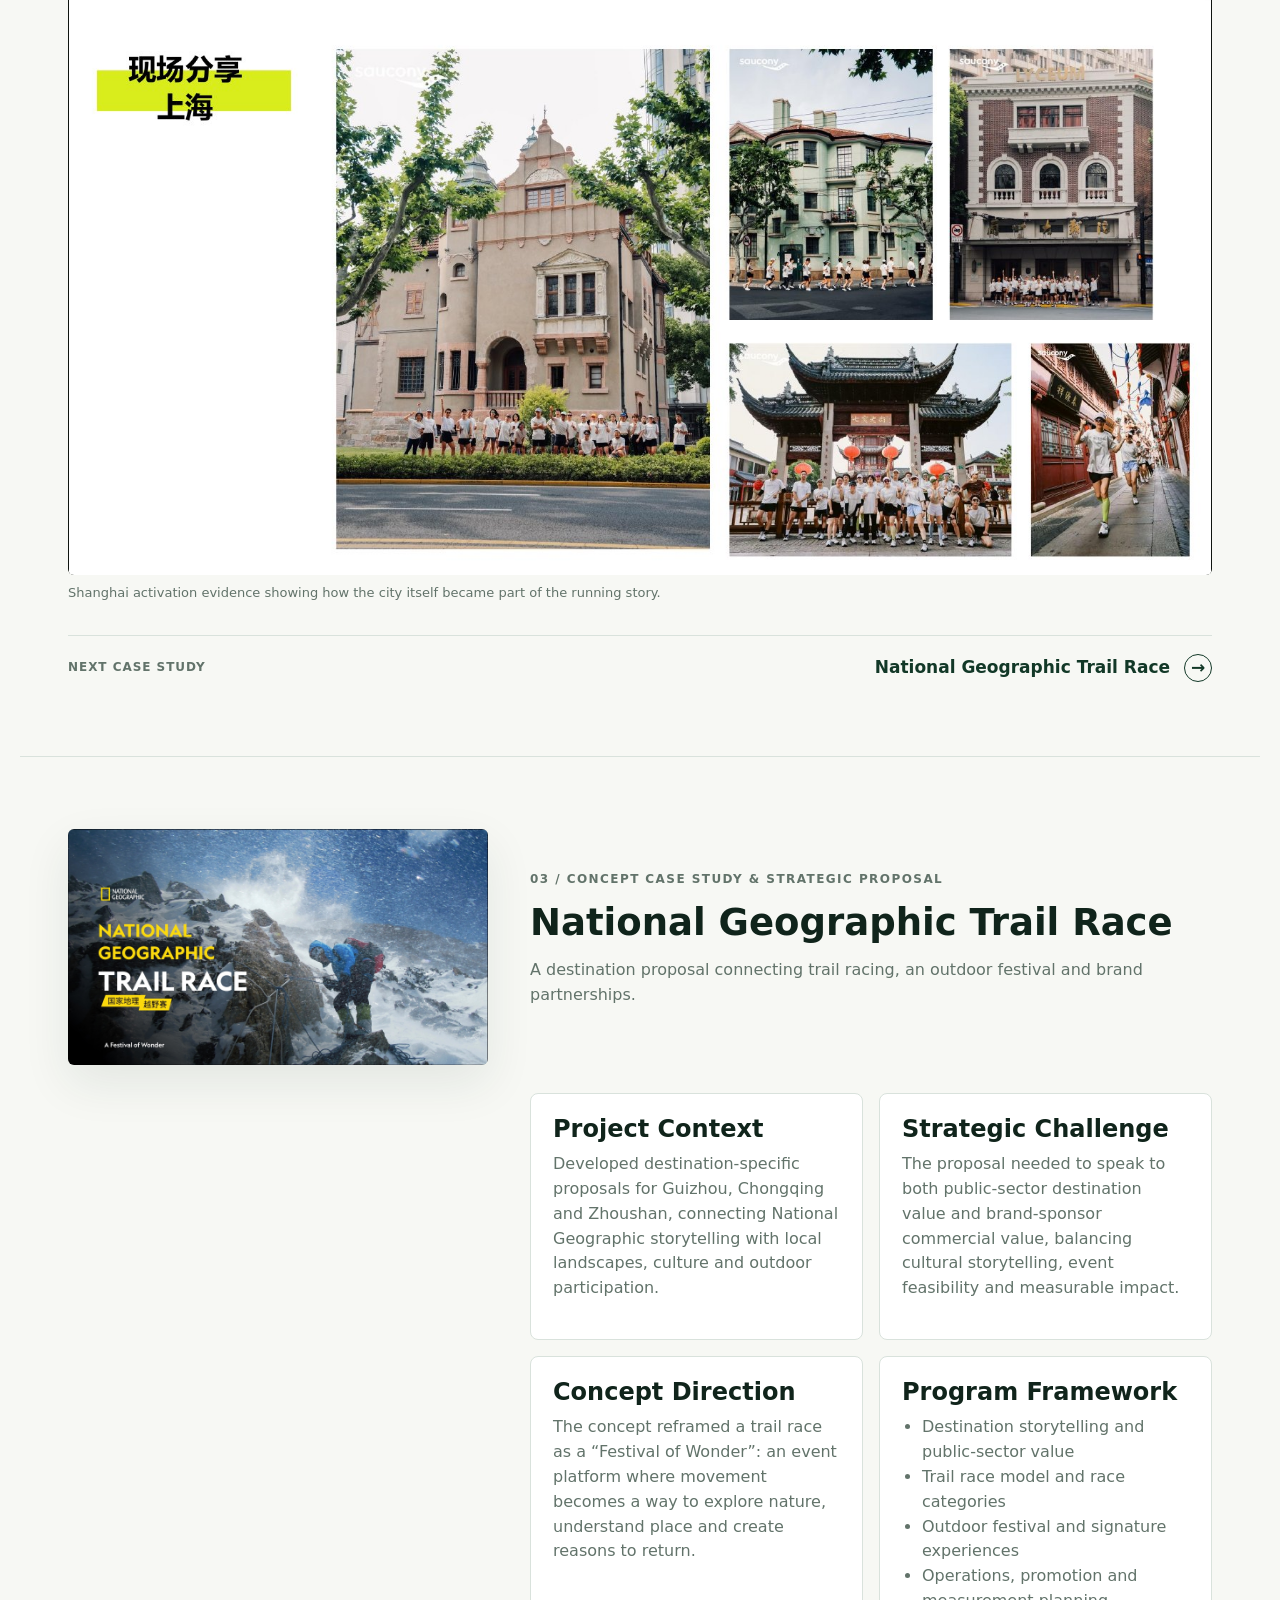
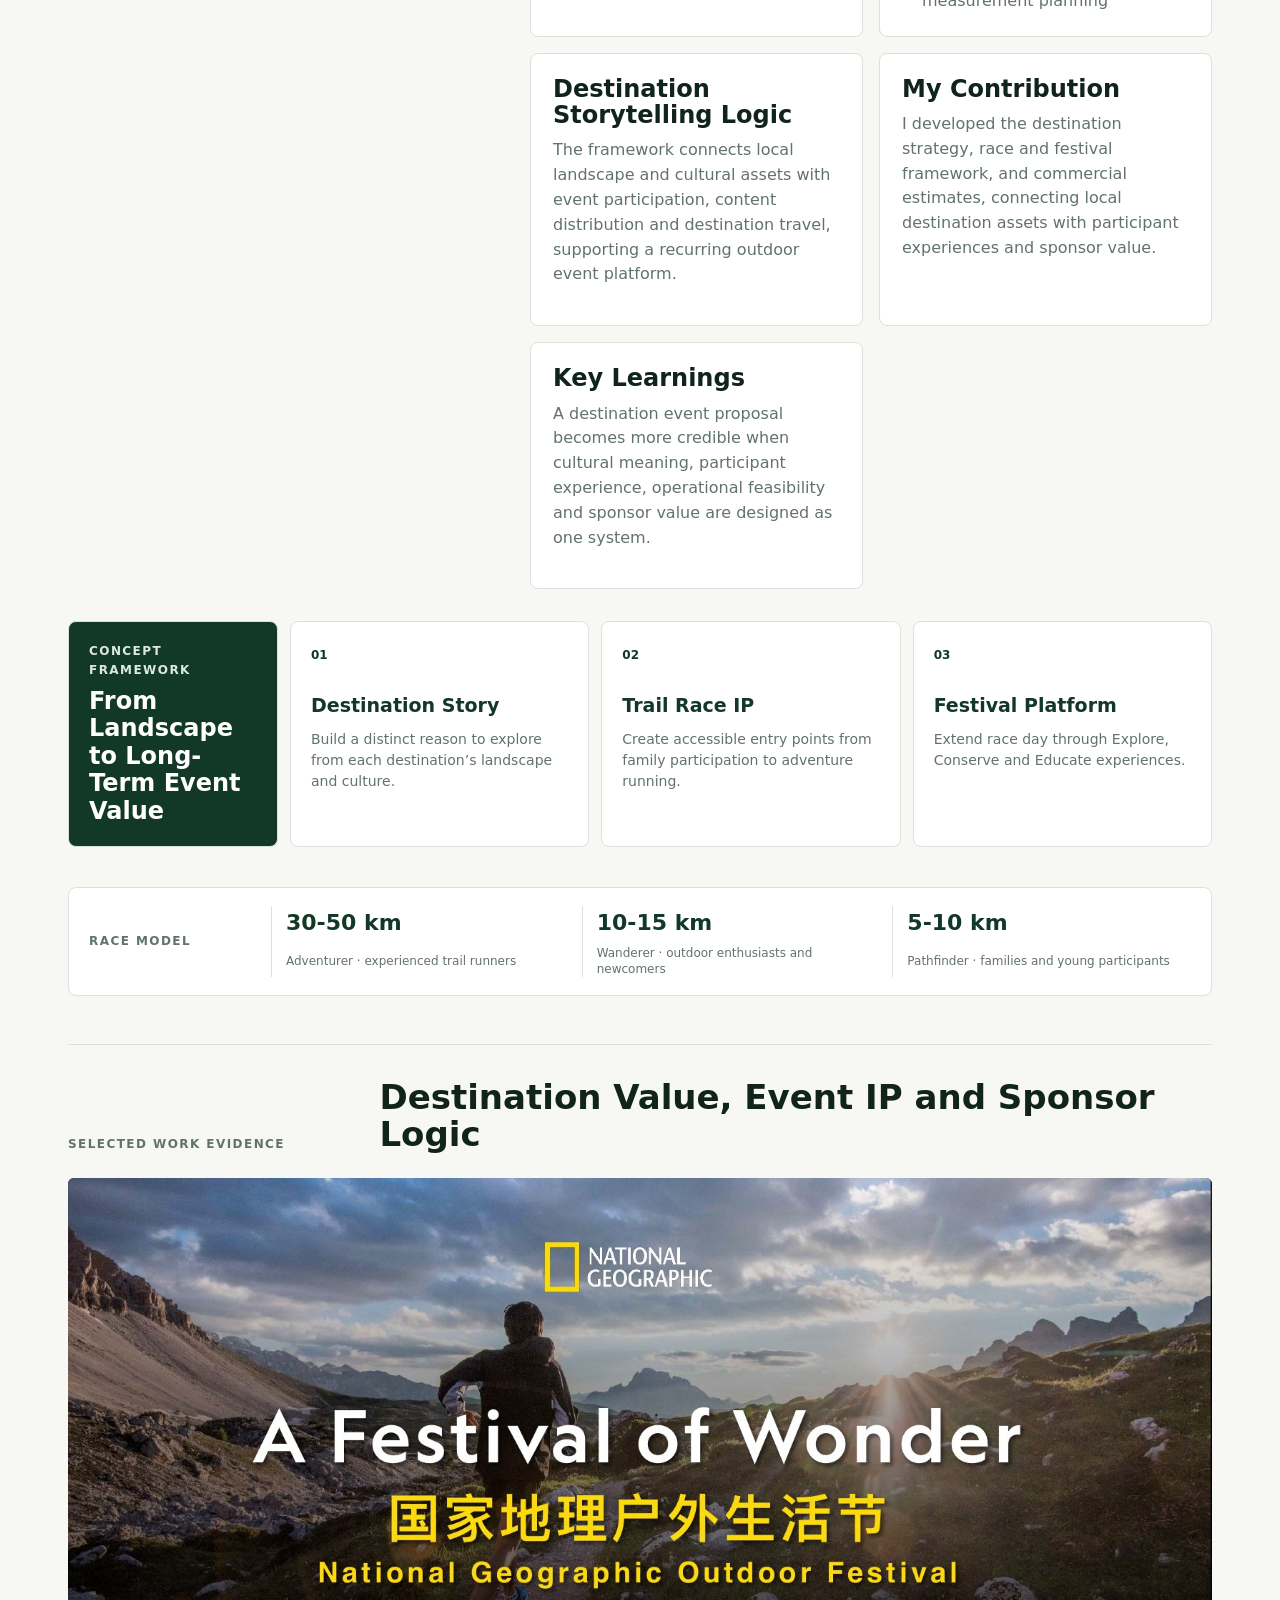
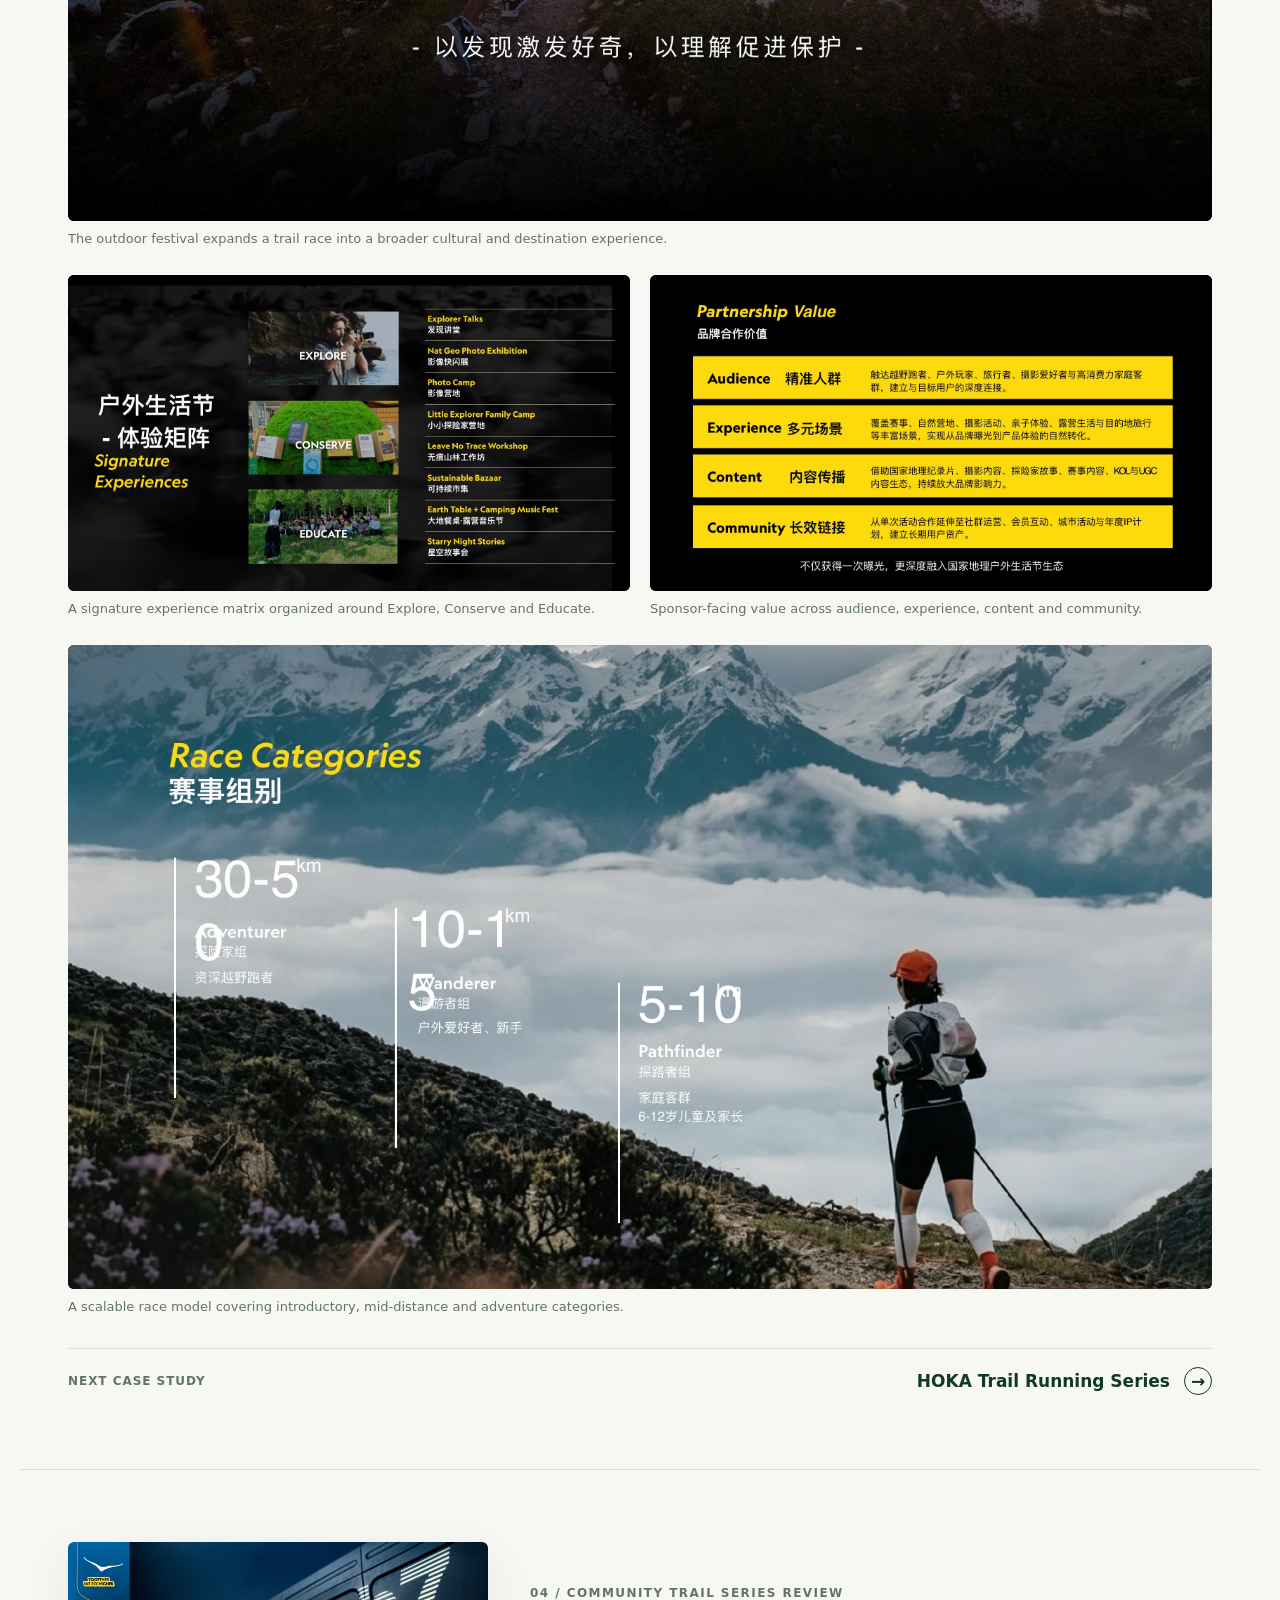
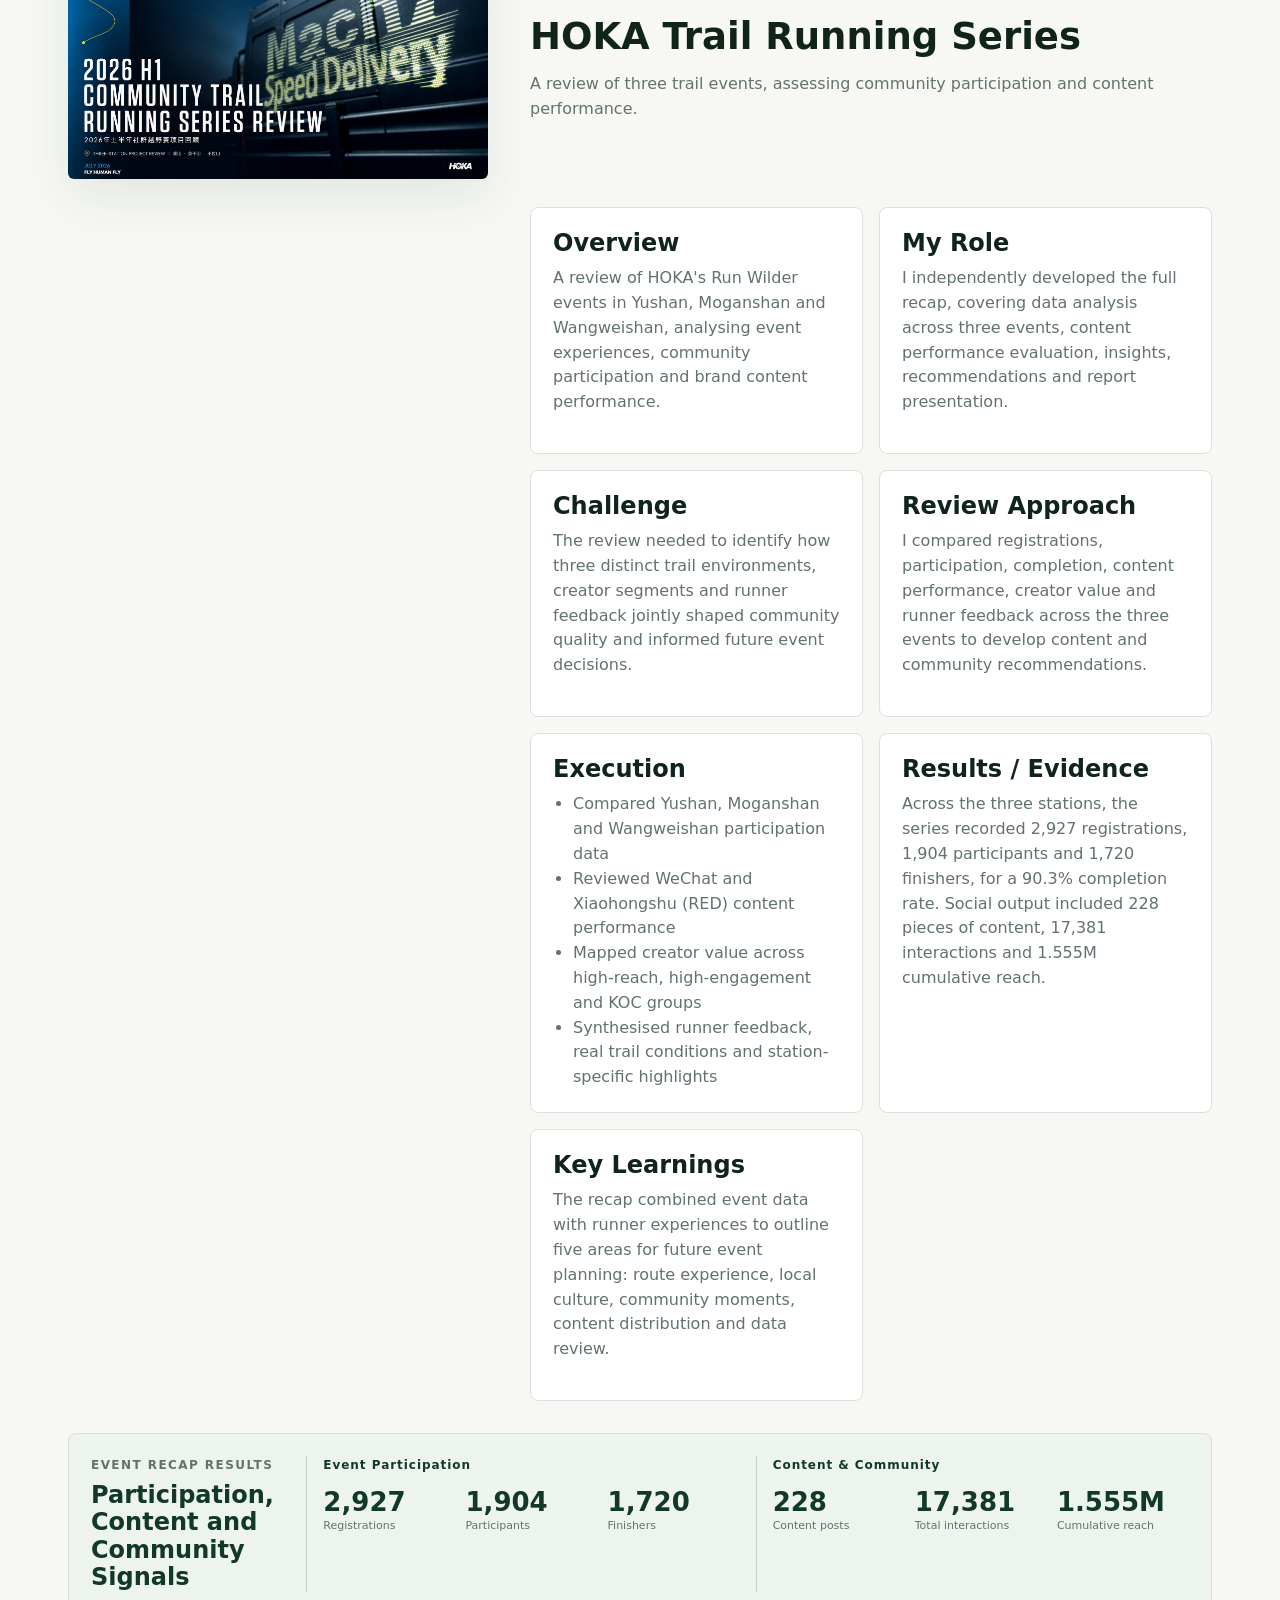
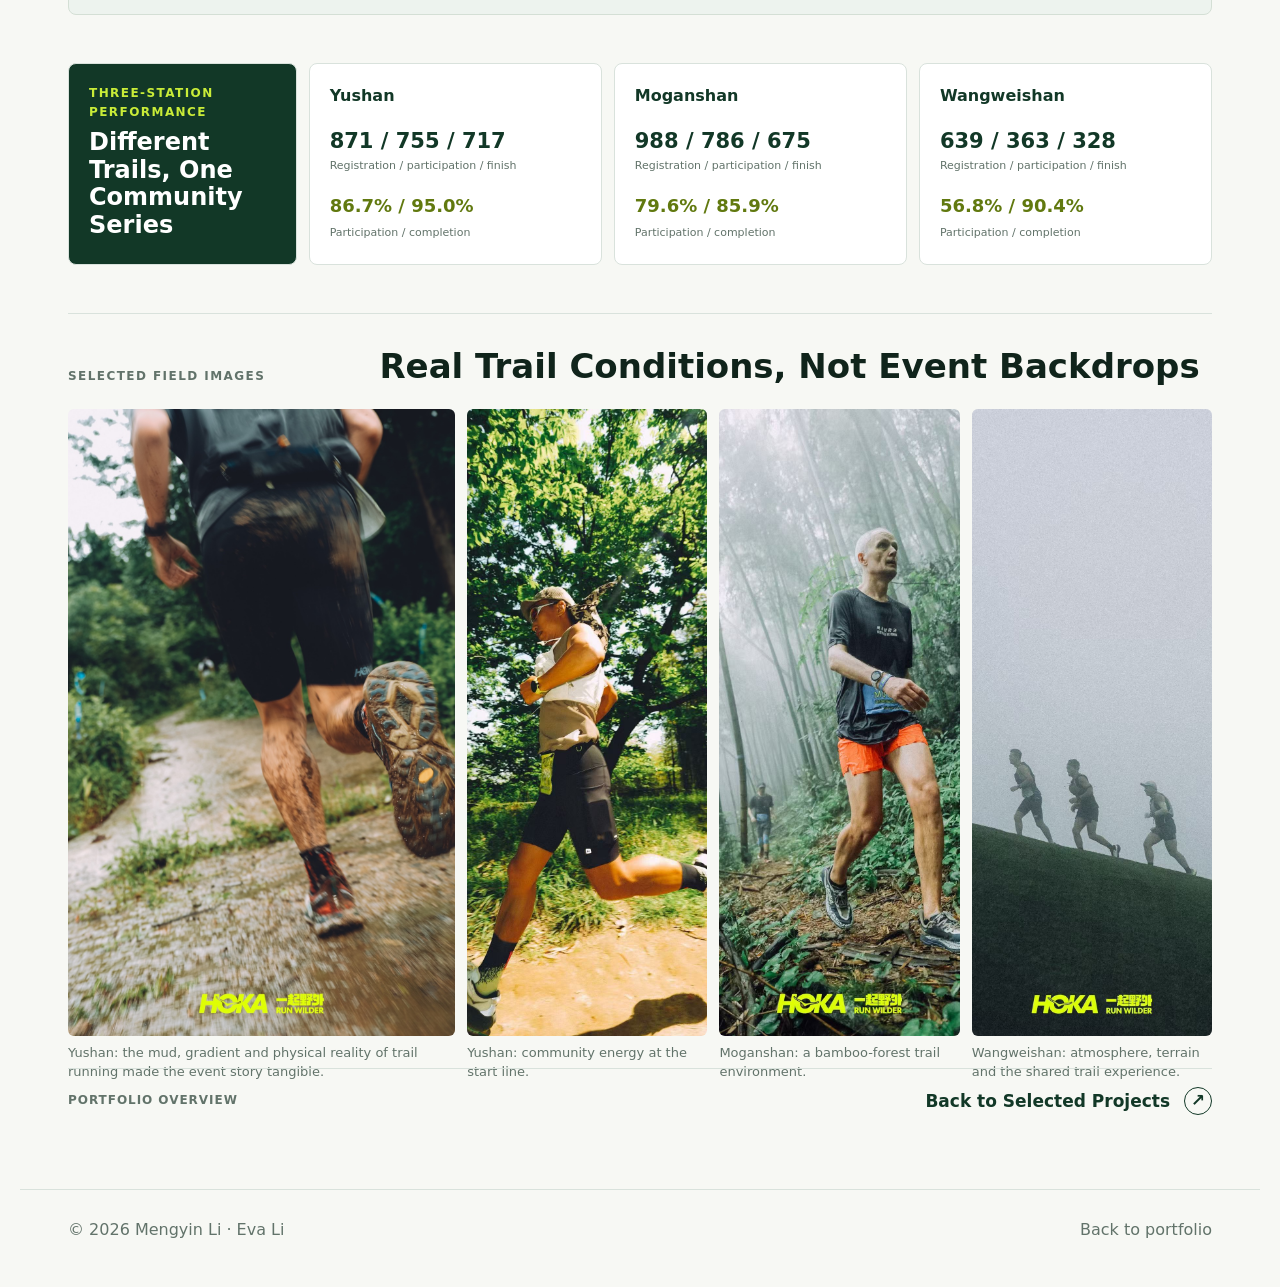
==== commit 7979de5a: "Refine Chinese typography and project case narratives" ====
--- a/case-studies.html
+++ b/case-studies.html
@@ -17,7 +17,7 @@
     <meta name="twitter:title" content="Case Studies | Mengyin Li">
     <meta name="twitter:description" content="Sports PR, nationwide running campaigns, destination strategy and trail-community analysis.">
     <meta name="twitter:image" content="https://mengyin0101-coder.github.io/assets/covers/hoka-trail-community.jpg">
-    <link rel="stylesheet" href="styles.css?v=portfolio6">
+    <link rel="stylesheet" href="styles.css?v=portfolio7">
   </head>
   <body>
     <header class="site-header">
@@ -48,7 +48,7 @@
       <section class="section case-index" aria-label="Case study index">
         <a href="#hsbc" title="HSBC China Junior Golf Program"><span>01</span><strong>HSBC Junior Golf</strong><small class="lang-en-only">Year-round Sports PR</small><small class="lang-zh-only">全年体育公关</small></a>
         <a href="#saucony" title="Saucony Triumph 24 Running Campaign"><span>02</span><strong>Saucony Triumph 24</strong><small class="lang-en-only">Brand Campaign</small><small class="lang-zh-only">品牌活动</small></a>
-        <a href="#natgeo" title="National Geographic Trail Race Chongqing Proposal"><span>03</span><strong>NatGeo Trail Race · Chongqing</strong><small class="lang-en-only">Strategic Proposal</small><small class="lang-zh-only">战略提案</small></a>
+        <a href="#natgeo" title="National Geographic Trail Race Proposals"><span>03</span><strong>NatGeo Trail Race</strong><small class="lang-en-only">Strategic Proposal</small><small class="lang-zh-only">战略提案</small></a>
         <a href="#hoka" title="HOKA Trail Community Recap"><span>04</span><strong>HOKA Trail Community</strong><small class="lang-en-only">Event Recap Analysis</small><small class="lang-zh-only">赛事复盘分析</small></a>
       </section>
 
@@ -175,20 +175,20 @@
         <img class="case-cover" src="assets/covers/natgeo-trail-race.jpg" alt="National Geographic Trail Race proposal cover" width="1920" height="1080">
         <div class="case-header">
           <p class="eyebrow lang-en-only">03 / Concept Case Study &amp; Strategic Proposal</p><p class="eyebrow lang-zh-only">03 / 概念案例与战略提案</p>
-          <h2>National Geographic Trail Race · Chongqing</h2><p class="lang-en-only">A destination proposal connecting trail racing, an outdoor festival and brand partnerships.</p><p class="lang-zh-only">将目的地资源转化为连接越野赛事、户外节庆与品牌合作的项目提案。</p>
-        </div>
-        <div class="case-grid">
-          <section><h3 class="lang-en-only">Project Context</h3><h3 class="lang-zh-only">项目背景</h3><p class="lang-en-only">The proposal explored how National Geographic's brand strength could make Chongqing's vertical cityscape, mountain corridors, river gorges and Bayu cultural depth legible as one destination-led outdoor platform.</p><p class="lang-zh-only">方案探索如何借助 National Geographic 的品牌资产，将重庆的立体城市、山地走廊、江峡景观与巴渝文化，整合为一个目的地户外活动平台。</p></section>
+          <h2><span class="lang-en-only">National Geographic Trail Race</span><span class="lang-zh-only">国家地理 · 越野赛事策划</span></h2><p class="lang-en-only">A destination proposal connecting trail racing, an outdoor festival and brand partnerships.</p><p class="lang-zh-only">将目的地资源转化为连接越野赛事、户外节庆与品牌合作的项目提案。</p>
+        </div>
+        <div class="case-grid">
+          <section><h3 class="lang-en-only">Project Context</h3><h3 class="lang-zh-only">项目背景</h3><p class="lang-en-only">Developed destination-specific proposals for Guizhou, Chongqing and Zhoushan, connecting National Geographic storytelling with local landscapes, culture and outdoor participation.</p><p class="lang-zh-only">分别为贵州、重庆与舟山开发方案，将国家地理的探索叙事与各地地形、文化和户外参与体验相结合。</p></section>
           <section><h3 class="lang-en-only">Strategic Challenge</h3><h3 class="lang-zh-only">战略挑战</h3><p class="lang-en-only">The proposal needed to speak to both public-sector destination value and brand-sponsor commercial value, balancing cultural storytelling, event feasibility and measurable impact.</p><p class="lang-zh-only">提案需要同时面向政府端目的地价值和品牌赞助商商业价值，平衡文化叙事、赛事可行性和可衡量影响。</p></section>
           <section><h3 class="lang-en-only">Concept Direction</h3><h3 class="lang-zh-only">概念方向</h3><p class="lang-en-only">The concept reframed a trail race as a “Festival of Wonder”: an event platform where movement becomes a way to explore nature, understand place and create reasons to return.</p><p class="lang-zh-only">项目将越野赛事延展为“惊奇生活节”：让运动成为探索自然、理解目的地，并形成重复到访理由的体验平台。</p></section>
           <section><h3 class="lang-en-only">Program Framework</h3><h3 class="lang-zh-only">项目框架</h3><ul class="lang-en-only"><li>Destination storytelling and public-sector value</li><li>Trail race model and race categories</li><li>Outdoor festival and signature experiences</li><li>Operations, promotion and measurement planning</li></ul><ul class="lang-zh-only"><li>目的地叙事与政府端价值</li><li>越野赛事模型与组别</li><li>户外生活节与标志性体验</li><li>运营、传播与测量规划</li></ul></section>
-          <section><h3 class="lang-en-only">Destination Storytelling Logic</h3><h3 class="lang-zh-only">目的地叙事逻辑</h3><p class="lang-en-only">The framework connected Chongqing's city, mountains and rivers to event participation, content reach, destination travel and annual renewal, creating a loop rather than a single-event story.</p><p class="lang-zh-only">框架把重庆的城市、山地与江河资源连接到赛事参与、内容传播、目的地旅游和年度复利，形成可持续循环，而非一次性活动叙事。</p></section>
-          <section><h3 class="lang-en-only">My Contribution</h3><h3 class="lang-zh-only">我的贡献</h3><p class="lang-en-only">I developed the destination strategy, race and festival framework, and commercial estimates, connecting Chongqing’s local assets with participant experiences and sponsor value.</p><p class="lang-zh-only">搭建目的地策略、赛事与生活节框架及商业测算，将重庆在地资源转化为参与体验与赞助商价值。</p></section>
+          <section><h3 class="lang-en-only">Destination Storytelling Logic</h3><h3 class="lang-zh-only">目的地叙事逻辑</h3><p class="lang-en-only">The framework connects local landscape and cultural assets with event participation, content distribution and destination travel, supporting a recurring outdoor event platform.</p><p class="lang-zh-only">将各地自然与文化资源连接到赛事参与、内容传播和目的地旅行，形成可持续的户外活动平台。</p></section>
+          <section><h3 class="lang-en-only">My Contribution</h3><h3 class="lang-zh-only">我的贡献</h3><p class="lang-en-only">I developed the destination strategy, race and festival framework, and commercial estimates, connecting local destination assets with participant experiences and sponsor value.</p><p class="lang-zh-only">搭建目的地策略、赛事与生活节框架及商业测算，将在地资源转化为参与体验与赞助商价值。</p></section>
           <section><h3 class="lang-en-only">Key Learnings</h3><h3 class="lang-zh-only">关键收获</h3><p class="lang-en-only">A destination event proposal becomes more credible when cultural meaning, participant experience, operational feasibility and sponsor value are designed as one system.</p><p class="lang-zh-only">一个目的地赛事提案，只有把文化意义、参与者体验、运营可行性和品牌合作价值设计为同一套系统，才真正具备说服力。</p></section>
         </div>
         <div class="proposal-framework" aria-label="National Geographic proposal framework">
           <div class="proposal-framework-heading"><p class="eyebrow lang-en-only">Concept Framework</p><p class="eyebrow lang-zh-only">概念框架</p><h3 class="lang-en-only">From Landscape to Long-Term Event Value</h3><h3 class="lang-zh-only">从山地资源到长期赛事价值</h3></div>
-          <div class="proposal-card"><span>01</span><h4 class="lang-en-only">Destination Story</h4><h4 class="lang-zh-only">目的地叙事</h4><p class="lang-en-only">Use Chongqing's vertical landscape, rivers and Bayu culture as the reason to explore.</p><p class="lang-zh-only">以重庆立体山水与巴渝文化建立探索的理由。</p></div>
+          <div class="proposal-card"><span>01</span><h4 class="lang-en-only">Destination Story</h4><h4 class="lang-zh-only">目的地叙事</h4><p class="lang-en-only">Build a distinct reason to explore from each destination’s landscape and culture.</p><p class="lang-zh-only">以各地独特的地形与文化，建立差异化的探索理由。</p></div>
           <div class="proposal-card"><span>02</span><h4 class="lang-en-only">Trail Race IP</h4><h4 class="lang-zh-only">越野赛事 IP</h4><p class="lang-en-only">Create accessible entry points from family participation to adventure running.</p><p class="lang-zh-only">从亲子参与到进阶越野跑，建立清晰的参与入口。</p></div>
           <div class="proposal-card"><span>03</span><h4 class="lang-en-only">Festival Platform</h4><h4 class="lang-zh-only">户外生活节平台</h4><p class="lang-en-only">Extend race day through Explore, Conserve and Educate experiences.</p><p class="lang-zh-only">通过 Explore、Conserve、Educate 体验延展赛事日价值。</p></div>
         </div>
@@ -201,8 +201,6 @@
         <div class="case-evidence">
           <div class="evidence-heading"><p class="eyebrow lang-en-only">Selected Work Evidence</p><p class="eyebrow lang-zh-only">精选工作证据</p><h3 class="lang-en-only">Destination Value, Event IP and Sponsor Logic</h3><h3 class="lang-zh-only">目的地价值、赛事 IP 与赞助逻辑</h3></div>
           <div class="evidence-grid">
-            <figure><img src="assets/case-evidence/natgeo/chongqing-destination-logic.webp" alt="Why Chongqing and National Geographic destination logic" width="1600" height="900" loading="lazy" decoding="async"><figcaption class="lang-en-only">The strategic fit between Chongqing's vertically layered destination assets and National Geographic storytelling.</figcaption><figcaption class="lang-zh-only">重庆立体目的地资源与 National Geographic 全球叙事能力的战略匹配。</figcaption></figure>
-            <figure><img src="assets/case-evidence/natgeo/chongqing-outdoor-ip.webp" alt="National Geographic Chongqing outdoor IP roadmap" width="1600" height="900" loading="lazy" decoding="async"><figcaption class="lang-en-only">A long-term outdoor IP roadmap connecting event attraction, content reach, destination travel and annual renewal.</figcaption><figcaption class="lang-zh-only">连接赛事引流、内容传播、目的地消费和年度复利的长期户外 IP 路径。</figcaption></figure>
             <figure class="media-wide"><img src="assets/case-evidence/natgeo/festival-concept.jpg" alt="National Geographic Outdoor Festival concept" width="1600" height="900" loading="lazy" decoding="async"><figcaption class="lang-en-only">The outdoor festival expands a trail race into a broader cultural and destination experience.</figcaption><figcaption class="lang-zh-only">用国家地理户外生活节把越野赛事扩展为更完整的文化和目的地体验。</figcaption></figure>
             <figure><img src="assets/case-evidence/natgeo/experience-framework.jpg" alt="National Geographic Outdoor Festival experience framework" width="1600" height="900" loading="lazy" decoding="async"><figcaption class="lang-en-only">A signature experience matrix organized around Explore, Conserve and Educate.</figcaption><figcaption class="lang-zh-only">围绕 Explore、Conserve 和 Educate 构建的标志性体验矩阵。</figcaption></figure>
             <figure><img src="assets/case-evidence/natgeo/partnership-value.jpg" alt="National Geographic sponsor partnership value" width="1600" height="900" loading="lazy" decoding="async"><figcaption class="lang-en-only">Sponsor-facing value across audience, experience, content and community.</figcaption><figcaption class="lang-zh-only">从人群、体验、内容和社群四个层面呈现品牌合作价值。</figcaption></figure>
@@ -222,13 +220,13 @@
           <h2>HOKA Trail Running Series</h2><p class="lang-en-only">A review of three trail events, assessing community participation and content performance.</p><p class="lang-zh-only">通过三站赛事复盘，呈现社群参与及内容传播的表现。</p>
         </div>
         <div class="case-grid">
-          <section><h3 class="lang-en-only">Overview</h3><h3 class="lang-zh-only">项目概览</h3><p class="lang-en-only">The review covered HOKA's Run Wilder community trail series across Yushan, Moganshan and Wangweishan, examining how trail running, outdoor lifestyle and belonging can strengthen brand storytelling.</p><p class="lang-zh-only">本项目复盘 HOKA “一起野外”社群越野跑系列的虞山、莫干山和王位山三站，梳理越野跑、户外生活方式与社群归属感如何共同丰富品牌叙事。</p></section>
-          <section><h3 class="lang-en-only">My Role</h3><h3 class="lang-zh-only">我的角色</h3><p class="lang-en-only">I created every page of the recap deck, from three-event data analysis and content evaluation to insights, recommendations and presentation design.</p><p class="lang-zh-only">独立完成整套复盘的全部页面，涵盖三站数据分析、内容表现评估、洞察建议与页面编排。</p></section>
-          <section><h3 class="lang-en-only">Challenge</h3><h3 class="lang-zh-only">项目挑战</h3><p class="lang-en-only">The review needed to move beyond headline attendance and content totals, identifying how three distinct trail environments, creator segments and runner responses shaped community quality and future event decisions.</p><p class="lang-zh-only">复盘不止统计报名与内容总量，还需要识别三种不同赛道环境、达人类型和跑者反馈如何共同影响社群质量，并为后续活动决策提供依据。</p></section>
-          <section><h3 class="lang-en-only">Review Approach</h3><h3 class="lang-zh-only">复盘策略</h3><p class="lang-en-only">I compared the three locations through registration, participation, completion, content performance, creator value and runner voice, then translated the findings into clear opportunities for content and community operations.</p><p class="lang-zh-only">我从报名、参赛、完赛、内容表现、达人价值和跑者声音六个维度对比三站，并将发现转化为内容与社群运营的后续机会。</p></section>
+          <section><h3 class="lang-en-only">Overview</h3><h3 class="lang-zh-only">项目概览</h3><p class="lang-en-only">A review of HOKA's Run Wilder events in Yushan, Moganshan and Wangweishan, analysing event experiences, community participation and brand content performance.</p><p class="lang-zh-only">复盘 HOKA「一起野外」虞山、莫干山和王位山三站活动，分析赛事体验、社群参与与品牌内容表现。</p></section>
+          <section><h3 class="lang-en-only">My Role</h3><h3 class="lang-zh-only">我的角色</h3><p class="lang-en-only">I independently developed the full recap, covering data analysis across three events, content performance evaluation, insights, recommendations and report presentation.</p><p class="lang-zh-only">独立完成整套复盘，涵盖三站数据分析、内容表现评估、洞察建议与报告呈现。</p></section>
+          <section><h3 class="lang-en-only">Challenge</h3><h3 class="lang-zh-only">项目挑战</h3><p class="lang-en-only">The review needed to identify how three distinct trail environments, creator segments and runner feedback jointly shaped community quality and informed future event decisions.</p><p class="lang-zh-only">复盘需识别三种不同赛道环境、达人类型和跑者反馈如何共同影响社群质量，并为后续活动决策提供依据。</p></section>
+          <section><h3 class="lang-en-only">Review Approach</h3><h3 class="lang-zh-only">复盘策略</h3><p class="lang-en-only">I compared registrations, participation, completion, content performance, creator value and runner feedback across the three events to develop content and community recommendations.</p><p class="lang-zh-only">从报名、参赛、完赛、内容表现、达人价值和跑者反馈六个维度对比三站，提出内容与社群运营建议。</p></section>
           <section><h3 class="lang-en-only">Execution</h3><h3 class="lang-zh-only">项目执行</h3><ul class="lang-en-only"><li>Compared Yushan, Moganshan and Wangweishan participation data</li><li>Reviewed WeChat and Xiaohongshu (RED) content performance</li><li>Mapped creator value across high-reach, high-engagement and KOC groups</li><li>Synthesised runner feedback, real trail conditions and station-specific highlights</li></ul><ul class="lang-zh-only"><li>对比虞山、莫干山和王位山三站参与数据</li><li>复盘微信与小红书内容表现</li><li>分析高覆盖、高互动与 KOC 达人价值</li><li>整合跑者反馈、真实赛道体验和各站亮点</li></ul></section>
           <section><h3 class="lang-en-only">Results / Evidence</h3><h3 class="lang-zh-only">结果 / 证据</h3><p class="lang-en-only">Across the three stations, the series recorded 2,927 registrations, 1,904 participants and 1,720 finishers, for a 90.3% completion rate. Social output included 228 pieces of content, 17,381 interactions and 1.555M cumulative reach.</p><p class="lang-zh-only">三站系列累计报名 2,927 人、参赛 1,904 人、完赛 1,720 人，完赛率达 90.3%。社交内容共发布 228 篇，累计互动 17,381 次，累计覆盖 155.5 万。</p></section>
-          <section><h3 class="lang-en-only">Key Learnings</h3><h3 class="lang-zh-only">关键收获</h3><p class="lang-en-only">The strongest community insight comes from connecting event data with the lived reality of the trail. The final review also defines a repeatable operating model across route experience, local culture, community moments, content distribution and data review.</p><p class="lang-zh-only">最有价值的社群洞察，来自数据与真实赛道、真实跑者体验的结合。最终复盘进一步沉淀了路线体验、在地文化、社交场景、内容传播和数据复盘五个可复制的运营模块。</p></section>
+          <section><h3 class="lang-en-only">Key Learnings</h3><h3 class="lang-zh-only">关键收获</h3><p class="lang-en-only">The recap combined event data with runner experiences to outline five areas for future event planning: route experience, local culture, community moments, content distribution and data review.</p><p class="lang-zh-only">结合赛事数据与跑者体验，梳理路线体验、在地文化、社交场景、内容传播和数据复盘五个运营模块，为后续活动提供参考。</p></section>
         </div>
         <div class="case-results" aria-label="HOKA Trail Community event recap results">
           <div class="case-results-heading"><p class="eyebrow lang-en-only">Event Recap Results</p><p class="eyebrow lang-zh-only">赛事复盘结果</p><h3 class="lang-en-only">Participation, Content and Community Signals</h3><h3 class="lang-zh-only">参与、内容与社群信号</h3></div>
--- a/styles.css
+++ b/styles.css
@@ -2101,3 +2101,30 @@
 .snapshot-study {
   scroll-margin-top: calc(var(--site-header-height, 76px) + 76px);
 }
+
+/* Compact Chinese hierarchy; mixed Latin brand names wrap at word boundaries. */
+body.is-zh :is(.project-card, .snapshot-card, .snapshot-list-content, .case-header, .snapshot-study-header) {
+  min-width: 0;
+}
+body.is-zh :is(h1, h2, h3, h4) {
+  text-wrap: wrap;
+  overflow-wrap: break-word;
+  letter-spacing: 0;
+}
+body.is-zh .section-heading h2 { font-size: clamp(28px, 3.2vw, 40px); }
+body.is-zh :is(.project-card, .snapshot-card) h3 { font-size: 24px; line-height: 1.45; }
+body.is-zh .snapshot-list h3 { font-size: 20px; line-height: 1.45; }
+body.is-zh .case-index strong { overflow-wrap: normal; }
+body.is-zh :is(.case-header, .snapshot-study-header) h2 { font-size: clamp(26px, 3vw, 34px); line-height: 1.45; }
+@media (max-width: 620px) {
+  body.is-zh h1 { font-size: 44px; }
+  body.is-zh :is(.case-hero, .snapshot-hero) h1 { font-size: 30px; }
+  body.is-zh .hero h2 { font-size: 22px; line-height: 1.5; }
+  body.is-zh .section-heading h2 { font-size: 28px; line-height: 1.45; }
+  body.is-zh :is(.project-card, .snapshot-card) h3 { font-size: 22px; }
+  body.is-zh :is(.focus-grid, .timeline, .case-grid, .snapshot-detail-grid) h3 { font-size: 20px; line-height: 1.5; }
+  body.is-zh :is(.evidence-heading, .terrain-deck-evidence) h3 { font-size: 24px; line-height: 1.5; }
+  body.is-zh :is(.hero-intro, .about-summary p) { font-size: 17px; }
+  body.is-zh .contact h2 { font-size: 26px; line-height: 1.55; }
+  body.is-zh .nav { font-size: 12px; line-height: 1.4; }
+}
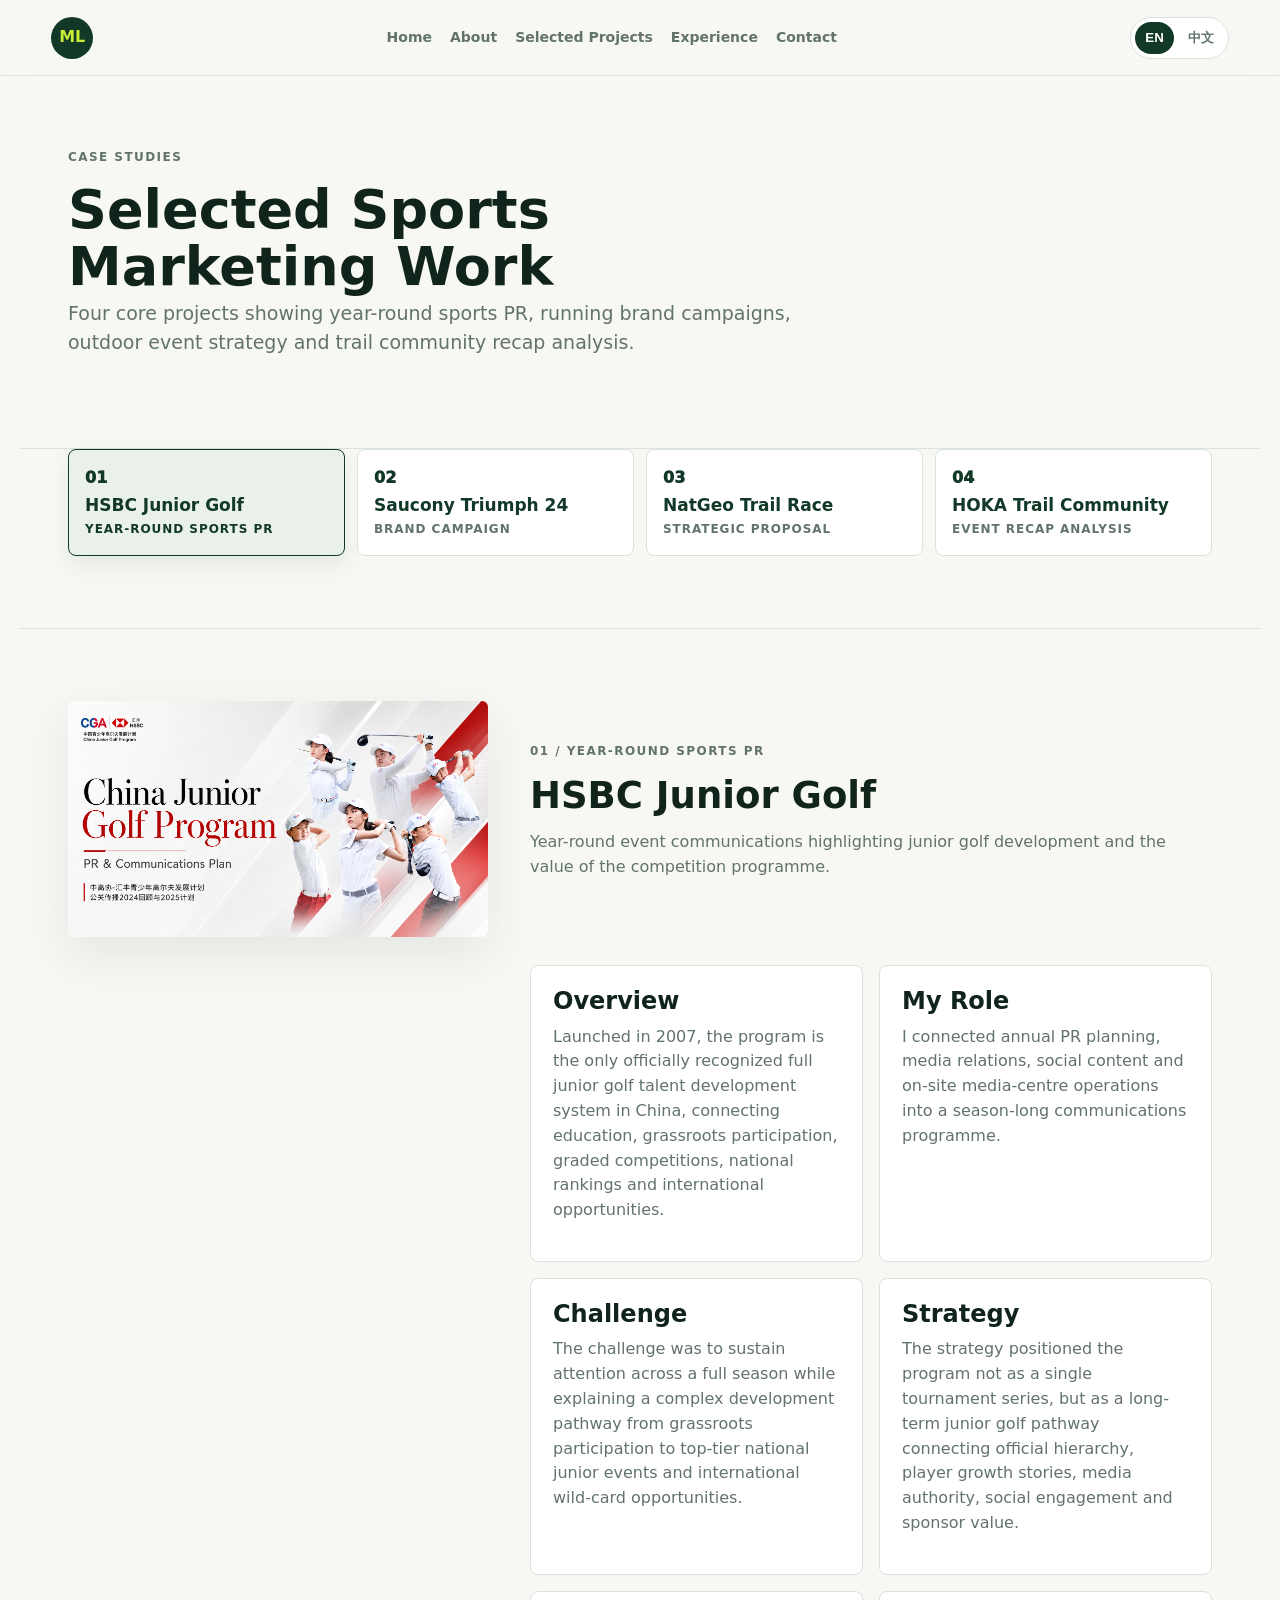
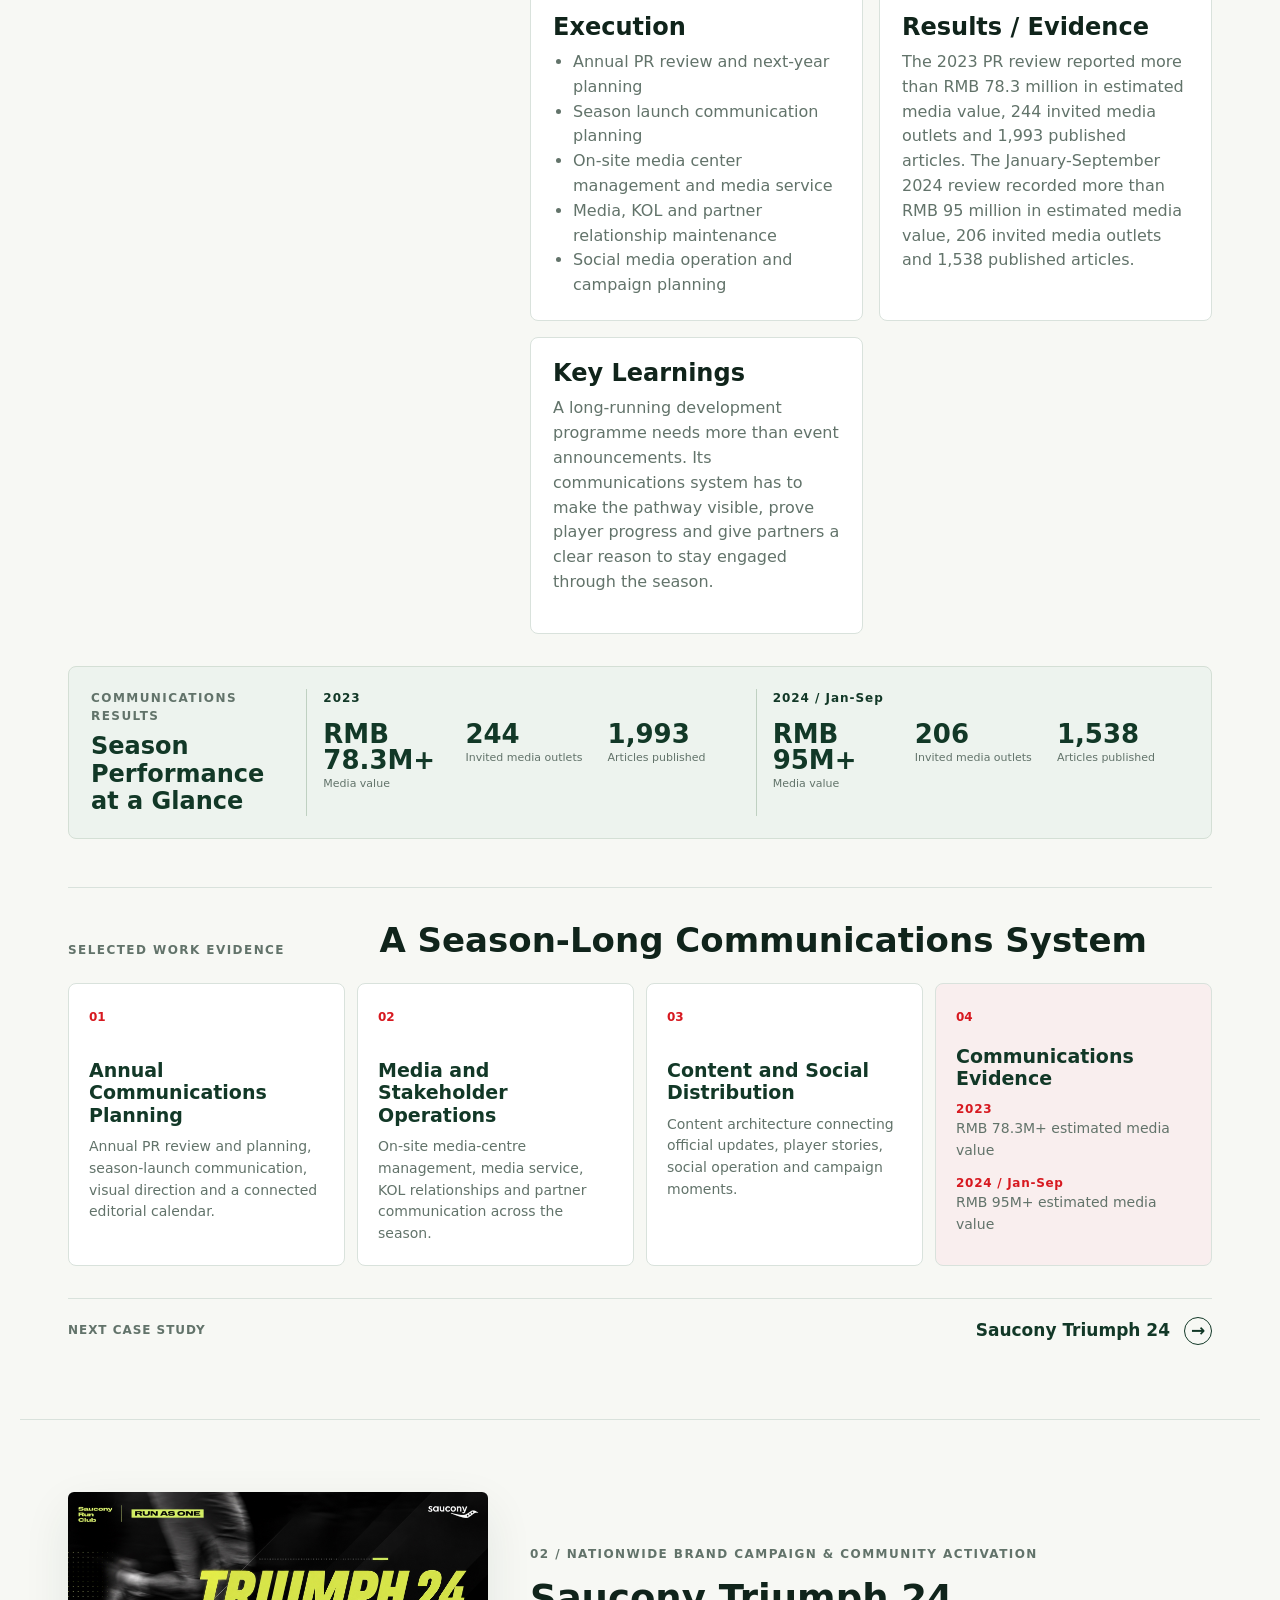
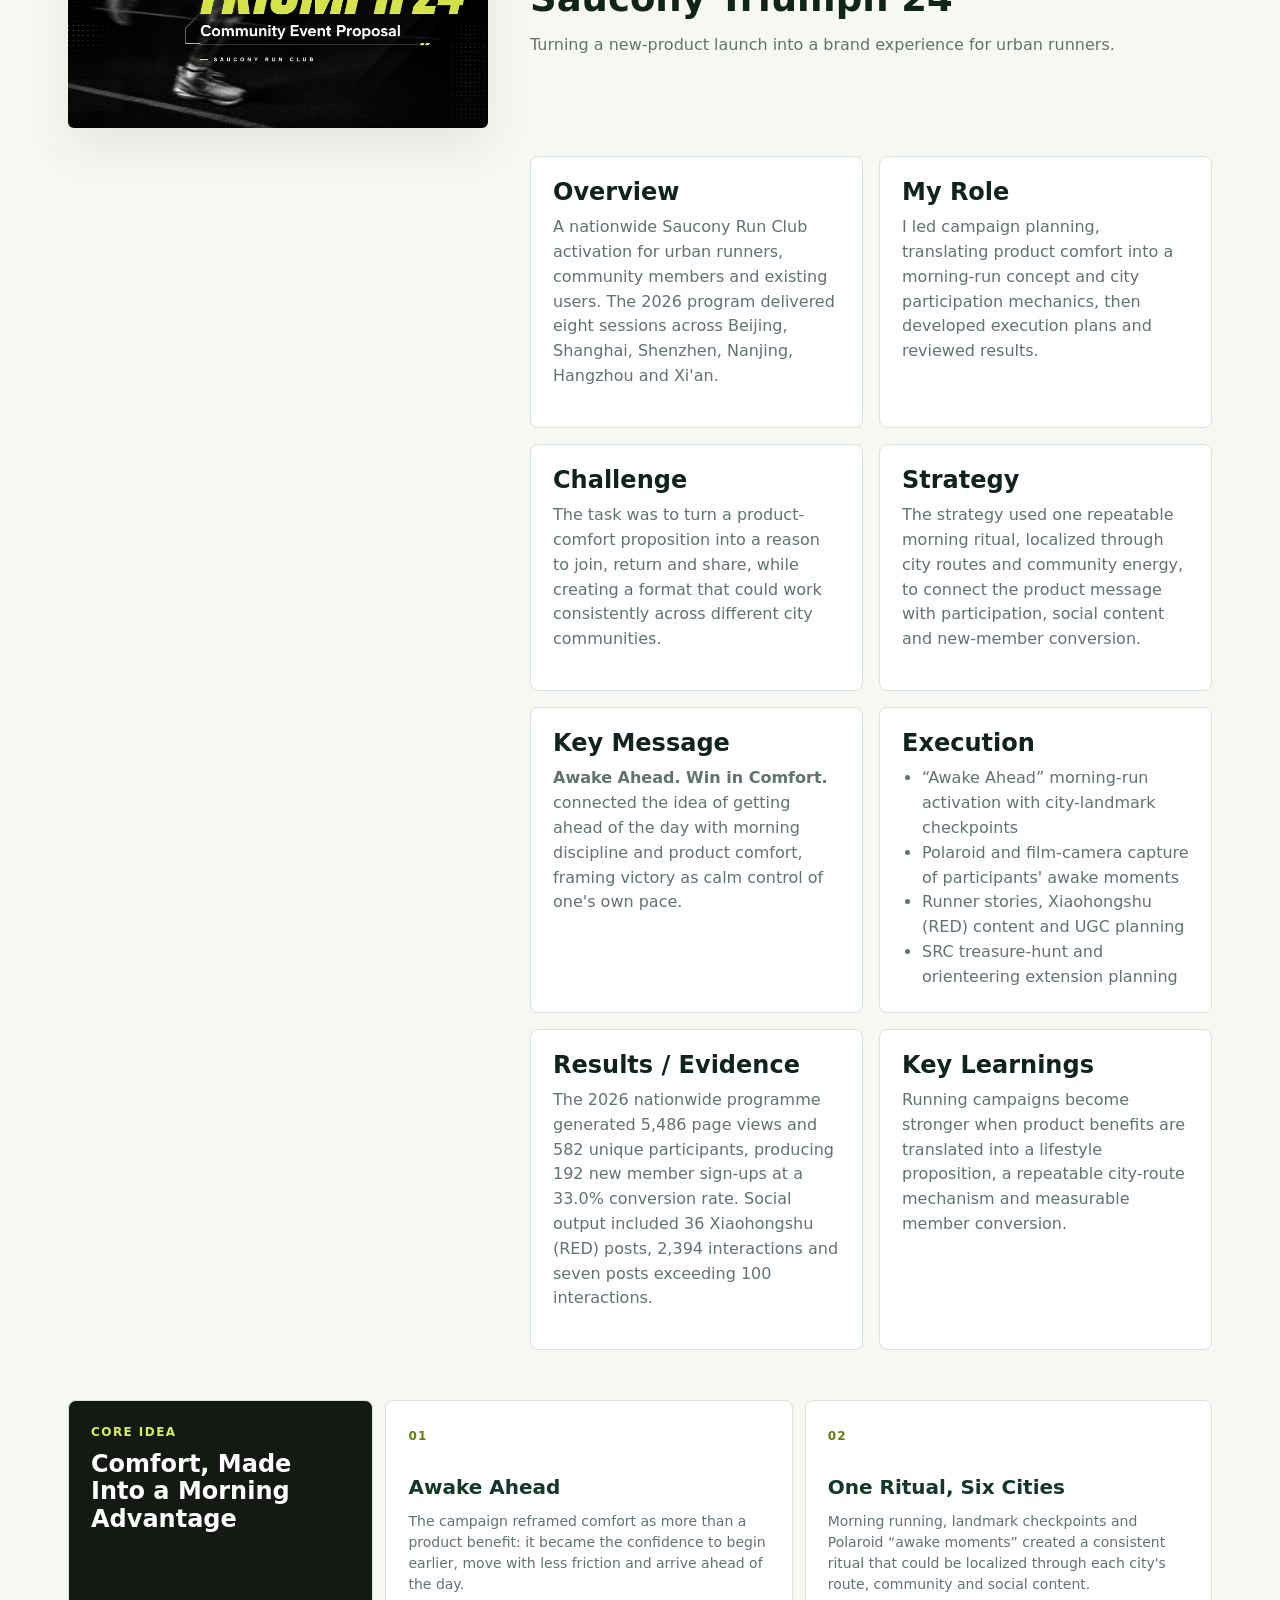
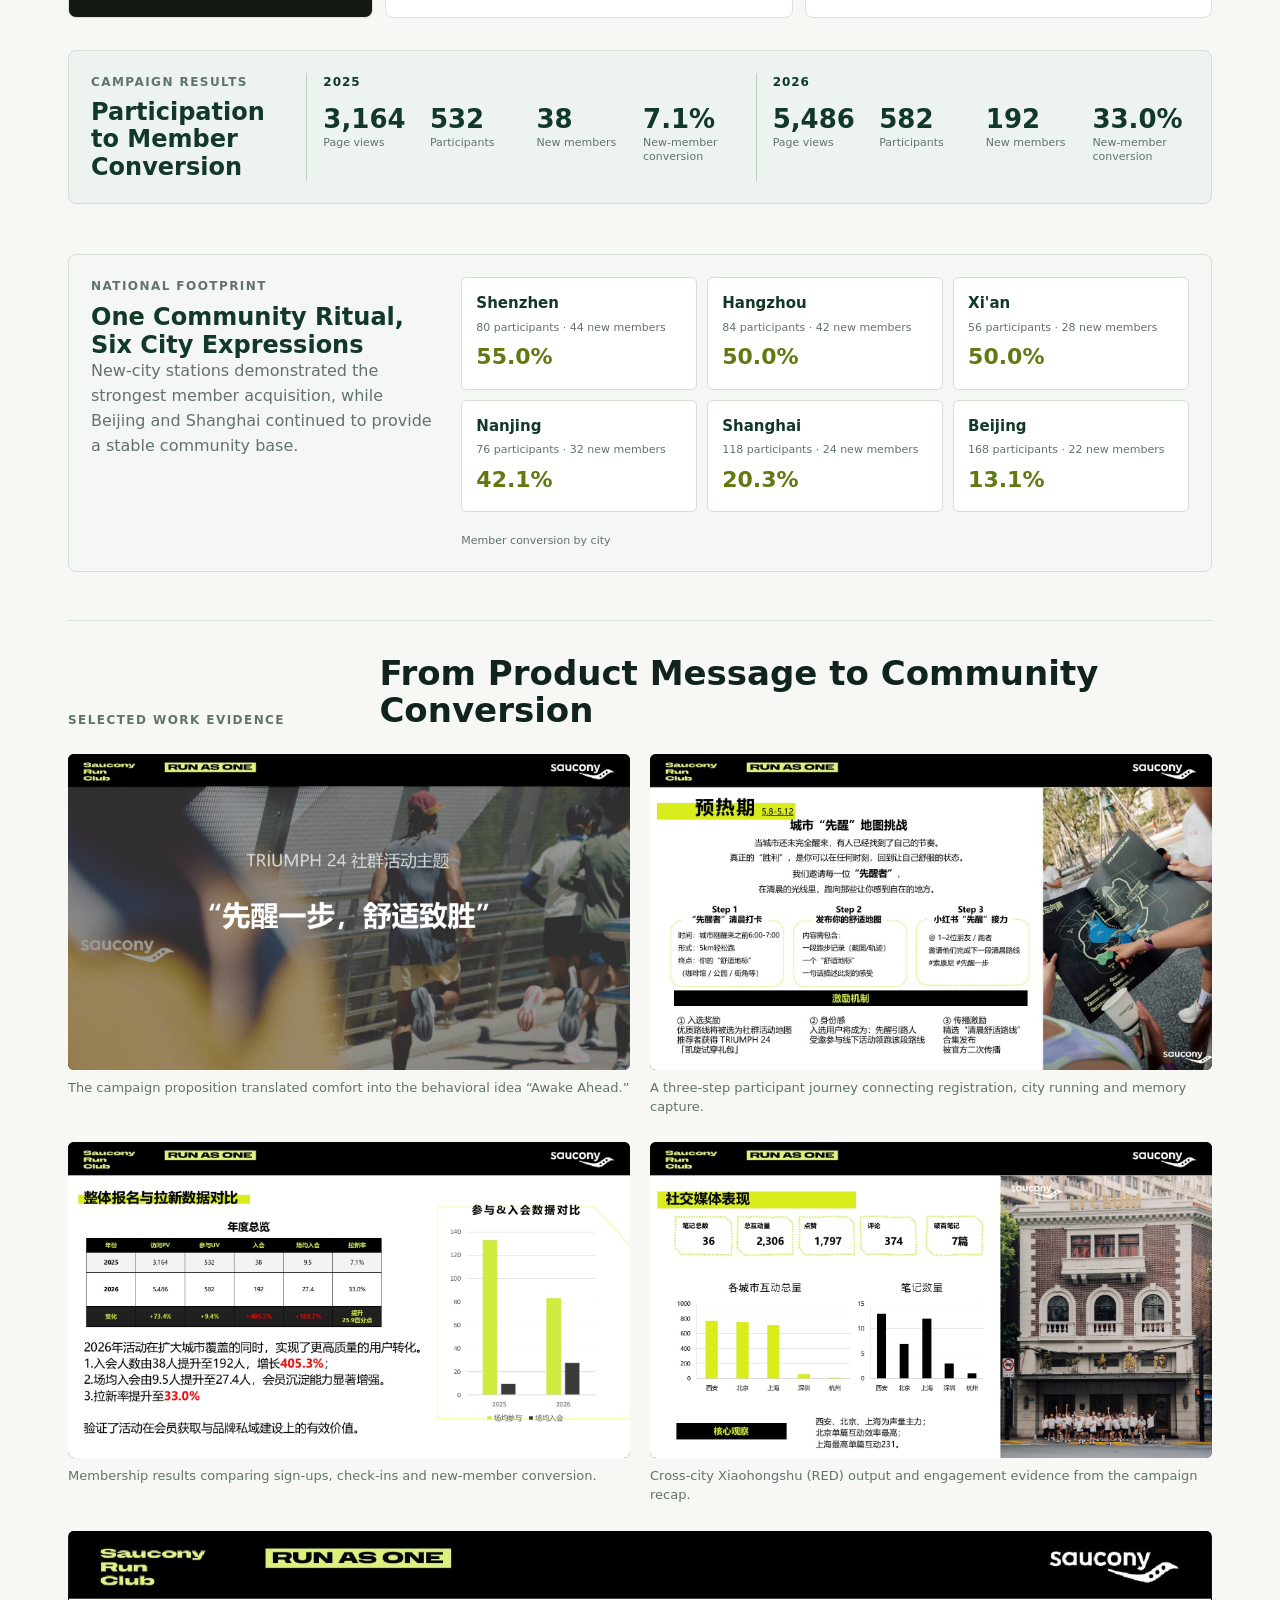
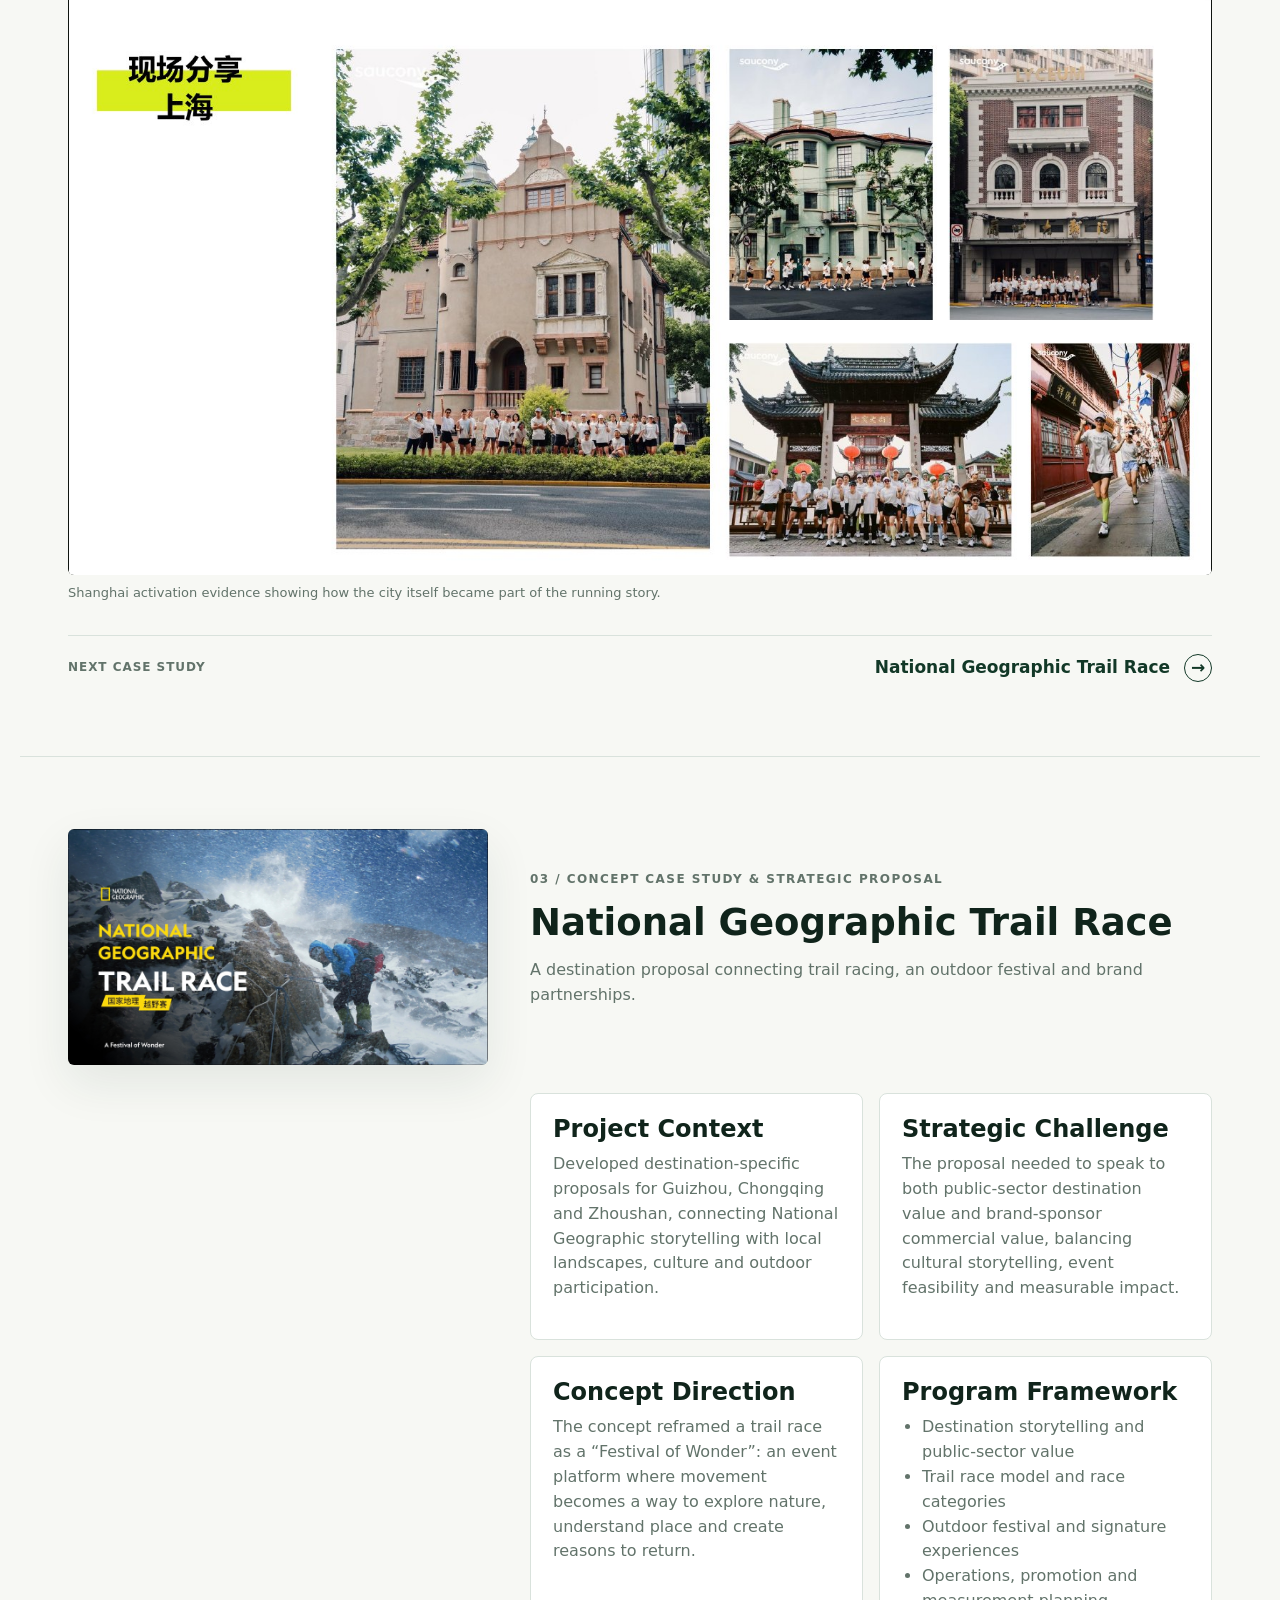
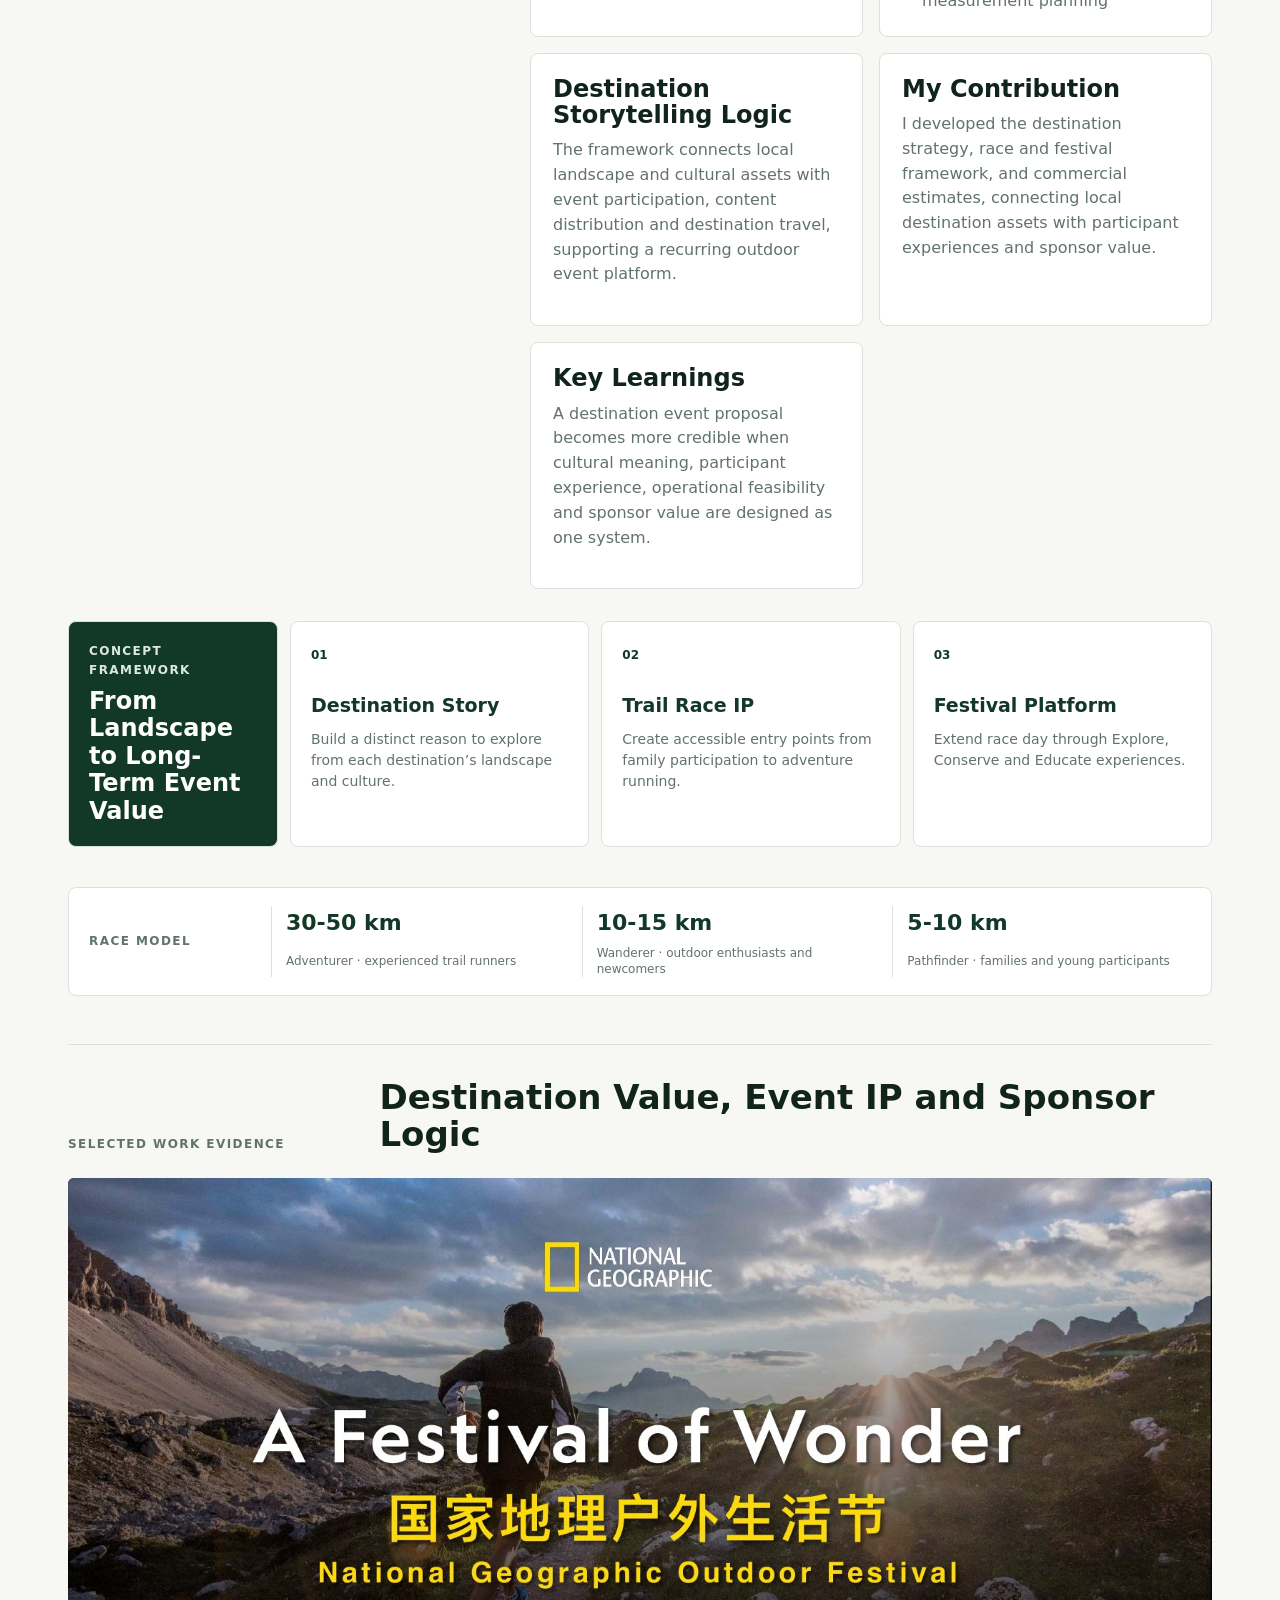
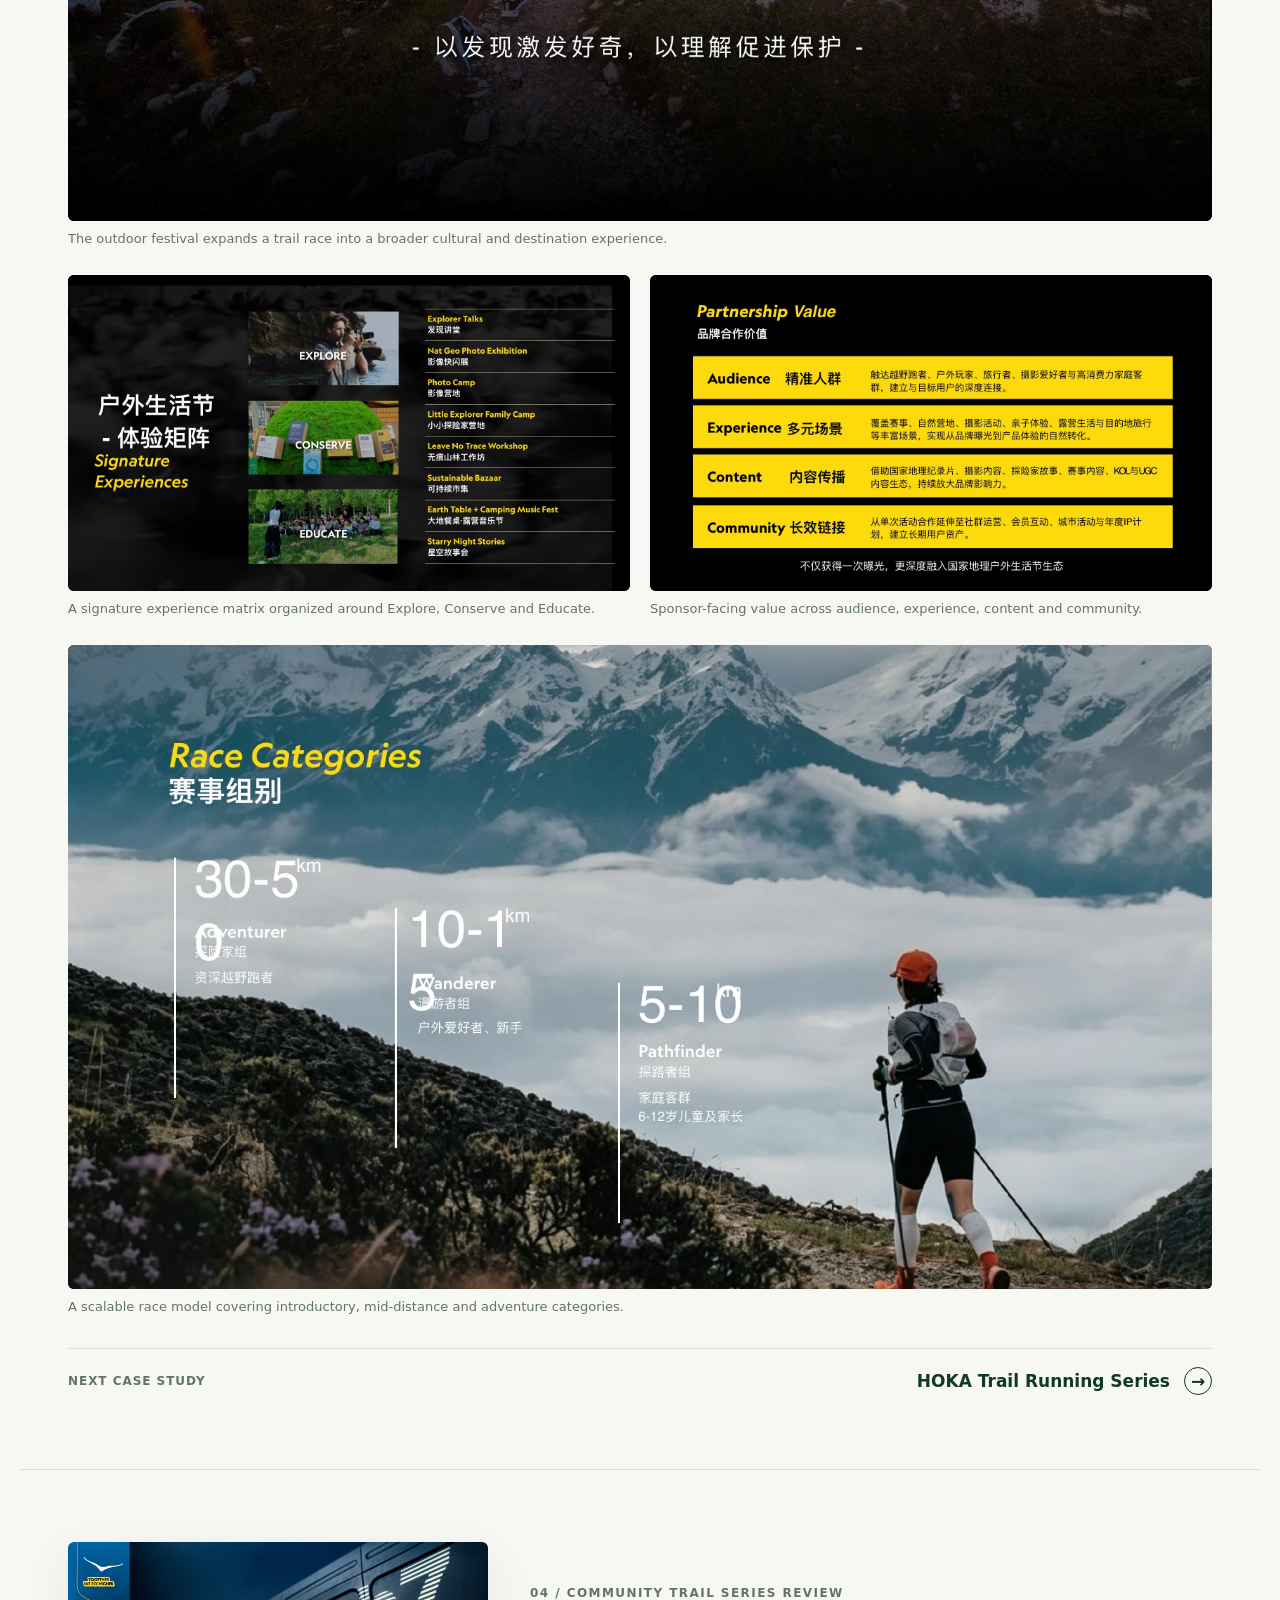
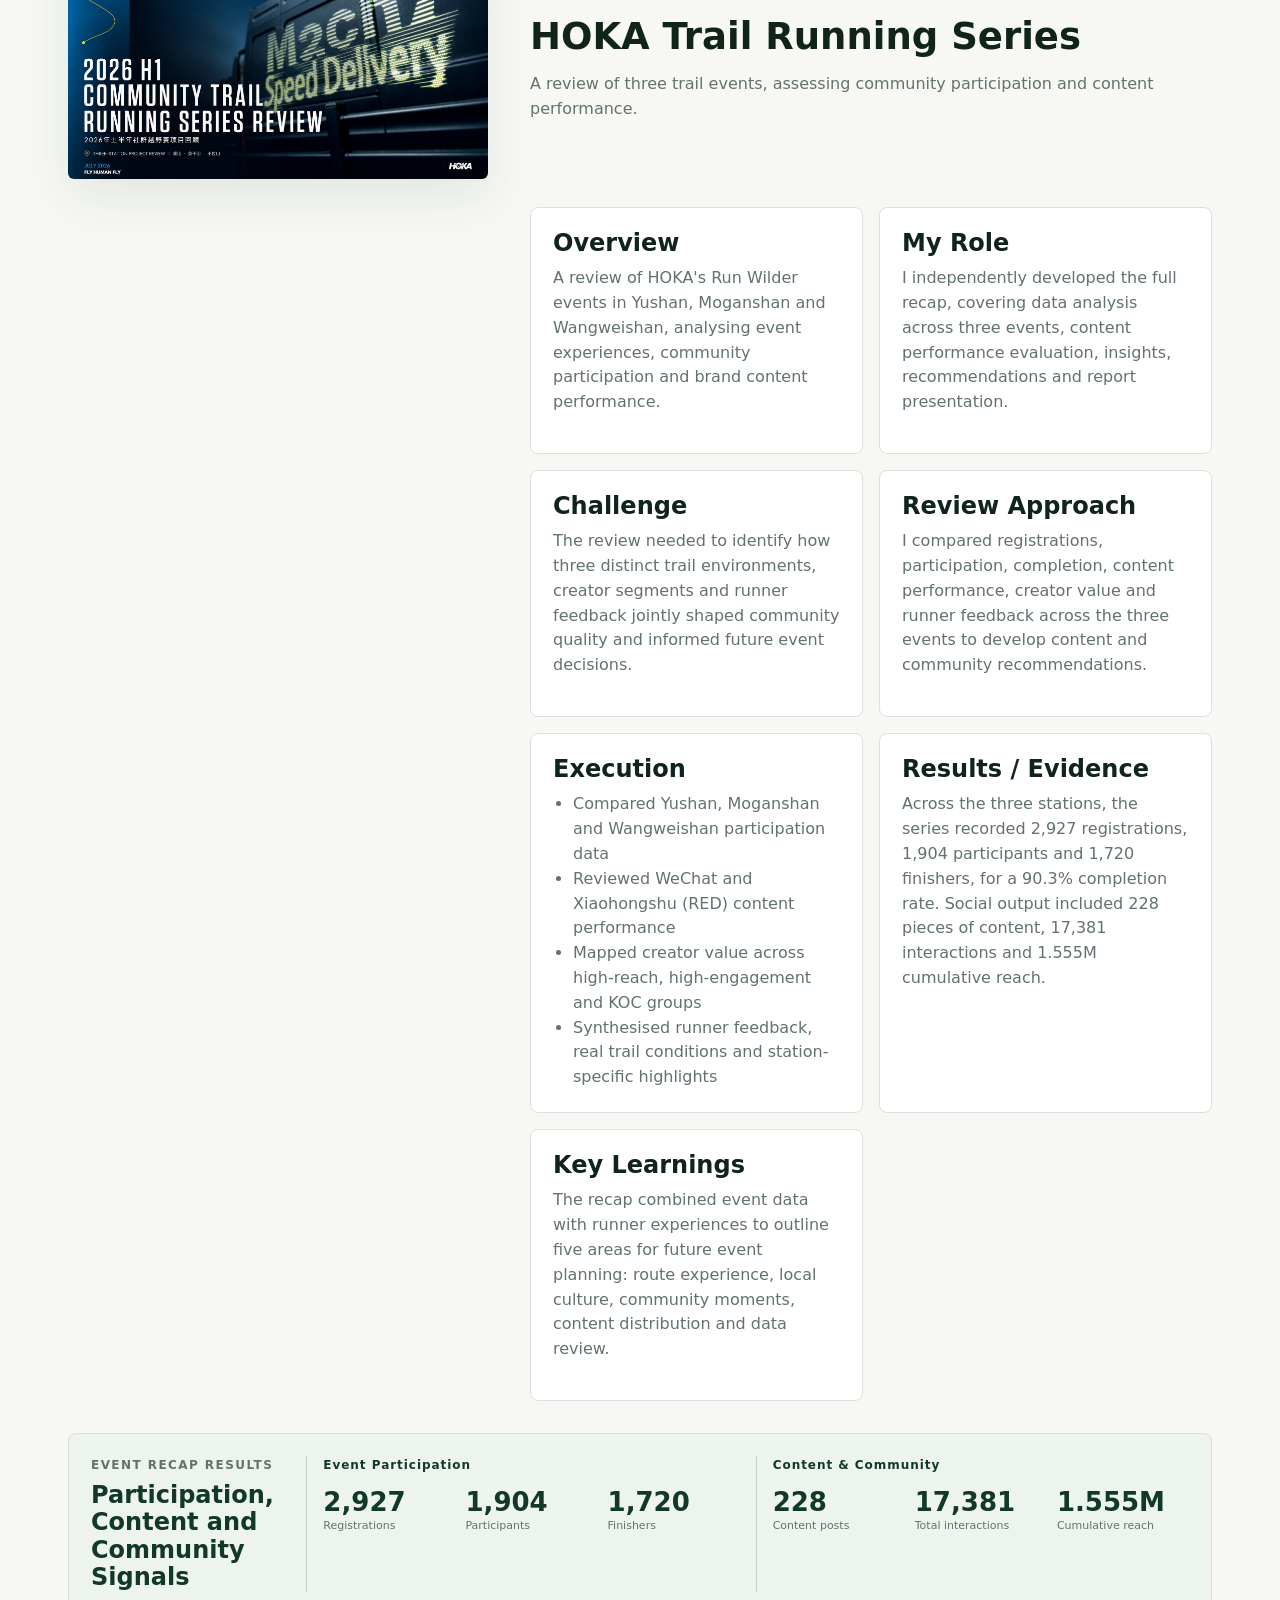
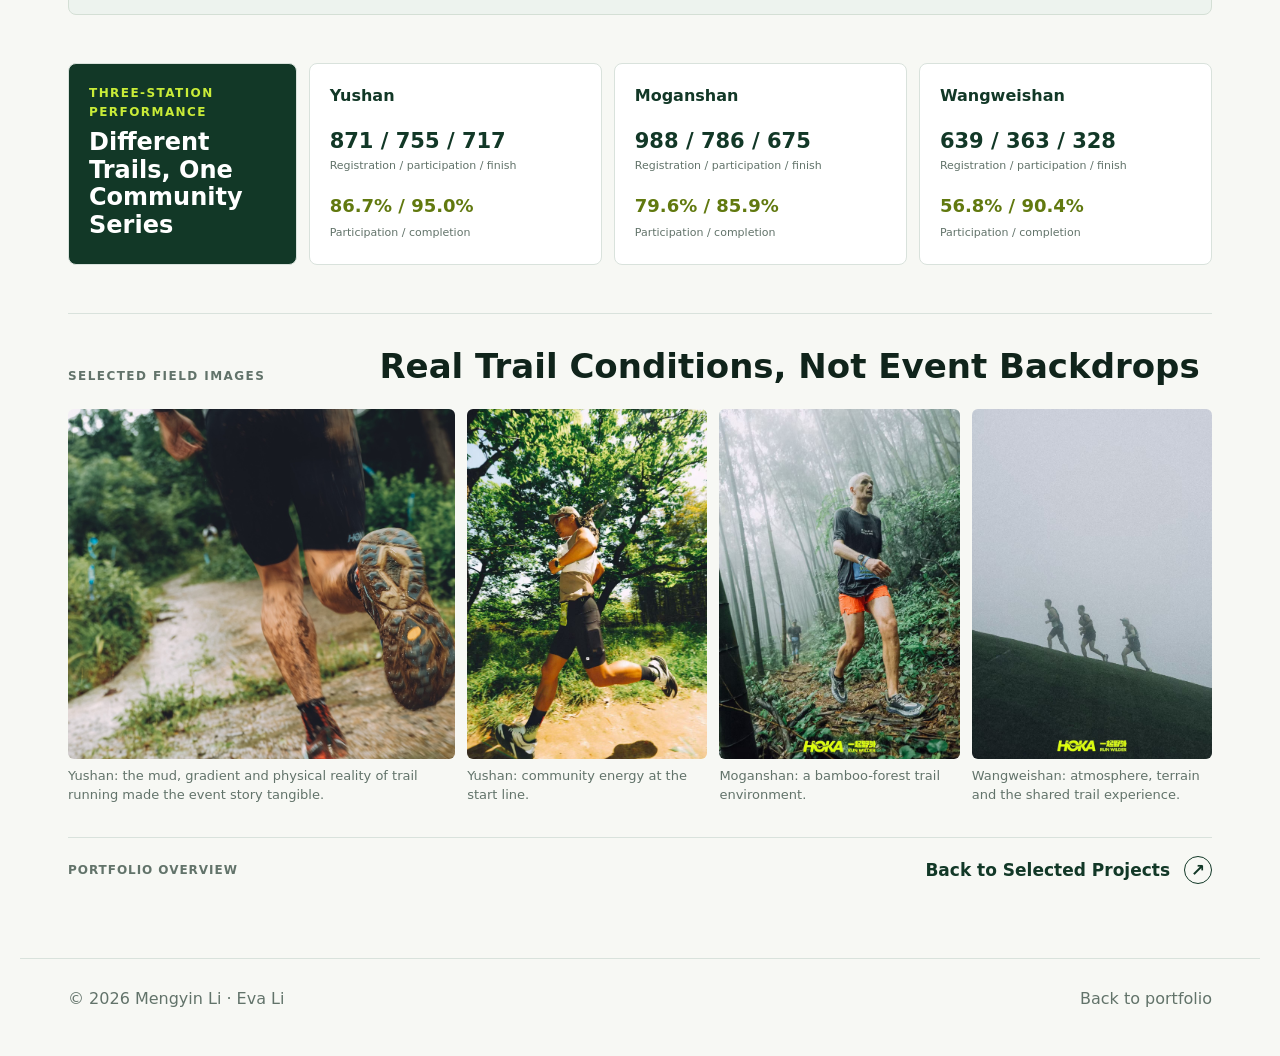
==== commit 7fdcaea3: "Optimize homepage images and responsive layouts" ====
--- a/case-studies.html
+++ b/case-studies.html
@@ -17,7 +17,7 @@
     <meta name="twitter:title" content="Case Studies | Mengyin Li">
     <meta name="twitter:description" content="Sports PR, nationwide running campaigns, destination strategy and trail-community analysis.">
     <meta name="twitter:image" content="https://mengyin0101-coder.github.io/assets/covers/hoka-trail-community.jpg">
-    <link rel="stylesheet" href="styles.css?v=portfolio7">
+    <link rel="stylesheet" href="styles.css?v=portfolio11">
   </head>
   <body>
     <header class="site-header">
--- a/styles.css
+++ b/styles.css
@@ -327,8 +327,8 @@
 
 .contact h2 {
   max-width: 610px;
-  font-size: 42px;
-  line-height: 1.1;
+  font-size: 34px;
+  line-height: 1.25;
   text-wrap: pretty;
 }
 
@@ -1399,8 +1399,8 @@
 .hoka-gallery img {
   display: block;
   width: 100%;
-  height: 100%;
-  min-height: 350px;
+  height: 350px;
+  min-height: 0;
   border-radius: 6px;
   object-fit: cover;
   cursor: zoom-in;
@@ -1926,7 +1926,7 @@
   }
 
   .contact h2 {
-    font-size: 32px;
+    font-size: 26px;
   }
 
   .contact .contact-links {
@@ -2054,7 +2054,7 @@
   }
 
   .snapshot-evidence img {
-    aspect-ratio: 4 / 3;
+    aspect-ratio: auto;
   }
 
 }
@@ -2125,6 +2125,42 @@
   body.is-zh :is(.focus-grid, .timeline, .case-grid, .snapshot-detail-grid) h3 { font-size: 20px; line-height: 1.5; }
   body.is-zh :is(.evidence-heading, .terrain-deck-evidence) h3 { font-size: 24px; line-height: 1.5; }
   body.is-zh :is(.hero-intro, .about-summary p) { font-size: 17px; }
-  body.is-zh .contact h2 { font-size: 26px; line-height: 1.55; }
+  body.is-zh .contact h2 { font-size: 22px; line-height: 1.55; }
   body.is-zh .nav { font-size: 12px; line-height: 1.4; }
 }
+
+/* Keep the Chinese hero introduction on one line on wide desktop screens. */
+@media (min-width: 1200px) {
+  .hero-copy { container-type: inline-size; }
+  body.is-zh .hero-intro {
+    max-width: none;
+    font-size: min(16px, 2.6cqi);
+    white-space: nowrap;
+  }
+}
+
+@media (min-width: 1200px) {
+  body.is-zh .hero h2 {
+    max-width: none;
+    font-size: min(29px, 4.1cqi);
+    white-space: nowrap;
+  }
+}
+
+/* Give the one-line Chinese introduction enough space without tiny type. */
+@media (min-width: 1200px) {
+  body.is-zh .hero {
+    grid-template-columns: minmax(0, 1.4fr) minmax(0, 1fr);
+    gap: 32px;
+  }
+  body.is-zh .hero h2 { font-size: min(27px, 4.8cqi); }
+  body.is-zh .hero-intro { font-size: min(16px, 2.85cqi); }
+}
+@media (max-width: 980px) {
+  .hoka-gallery img,
+  .hoka-gallery-primary img {
+    height: auto;
+    min-height: 0;
+    object-fit: contain;
+  }
+}
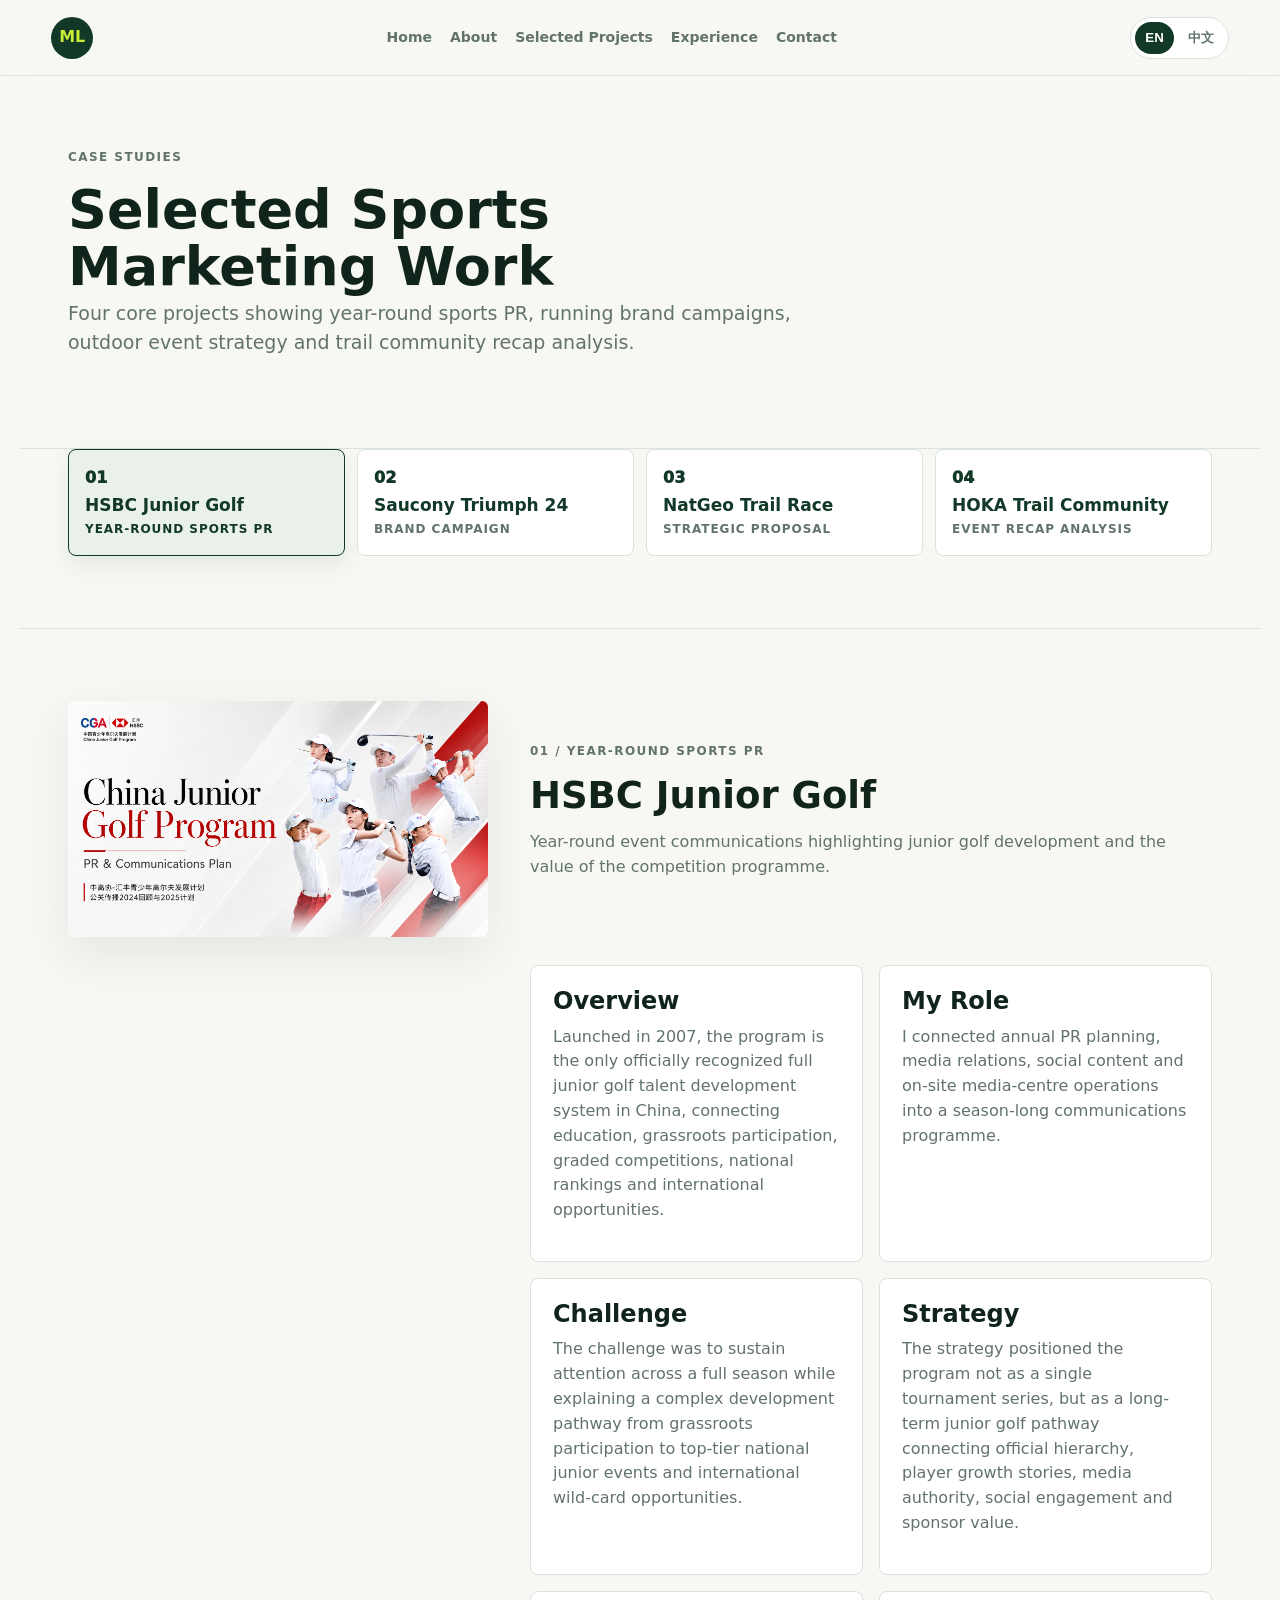
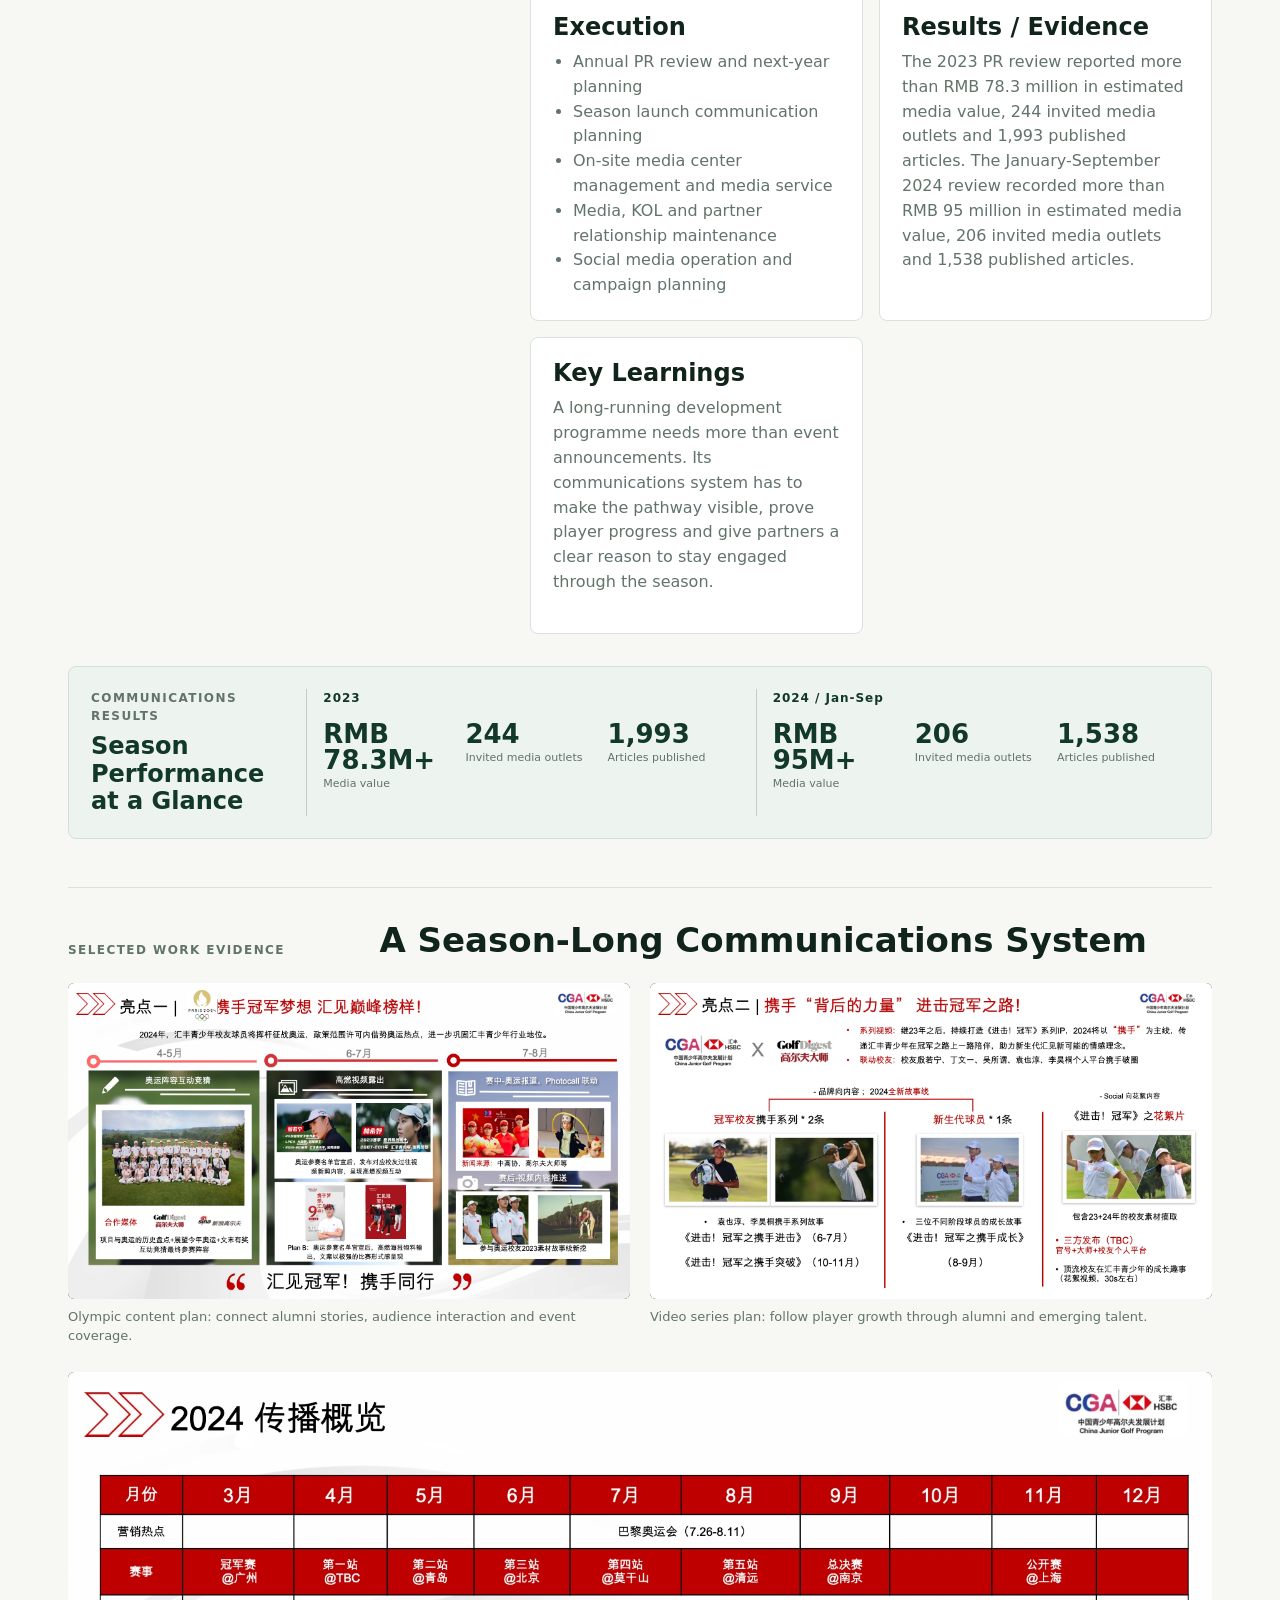
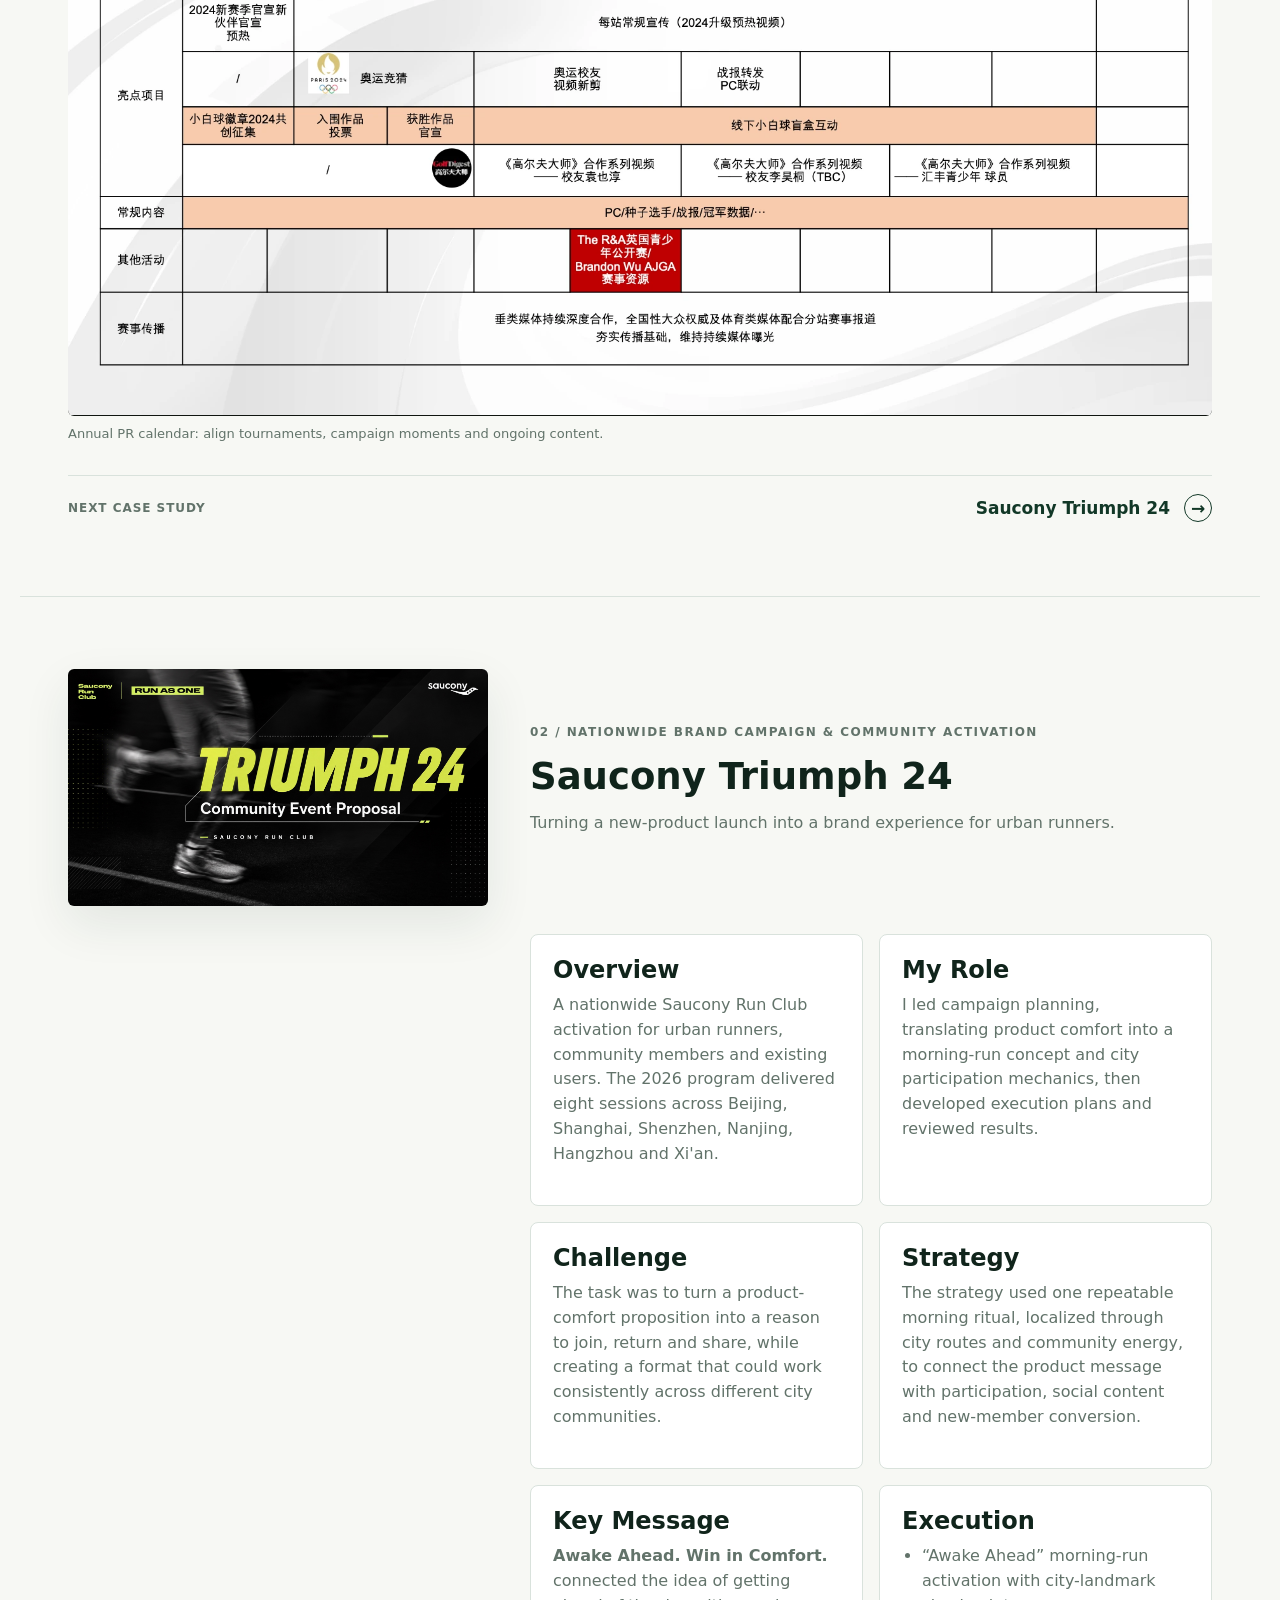
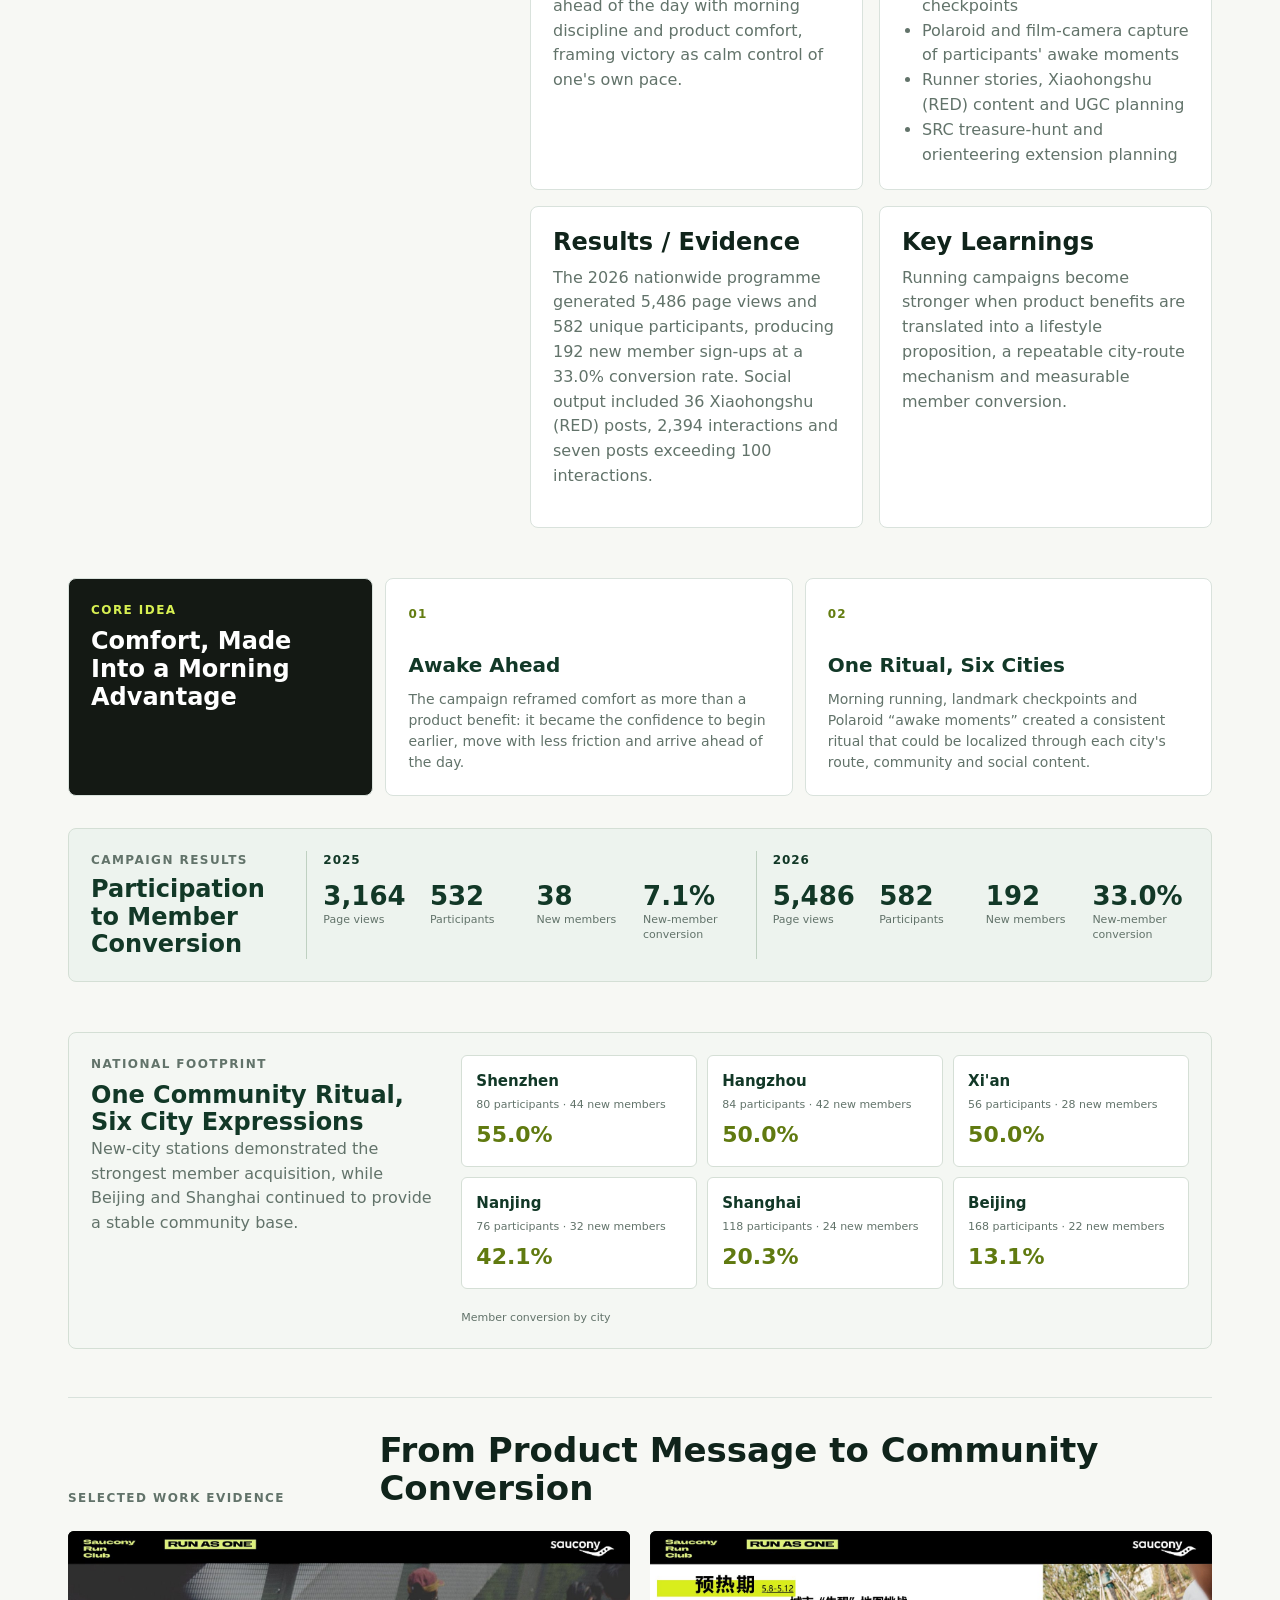
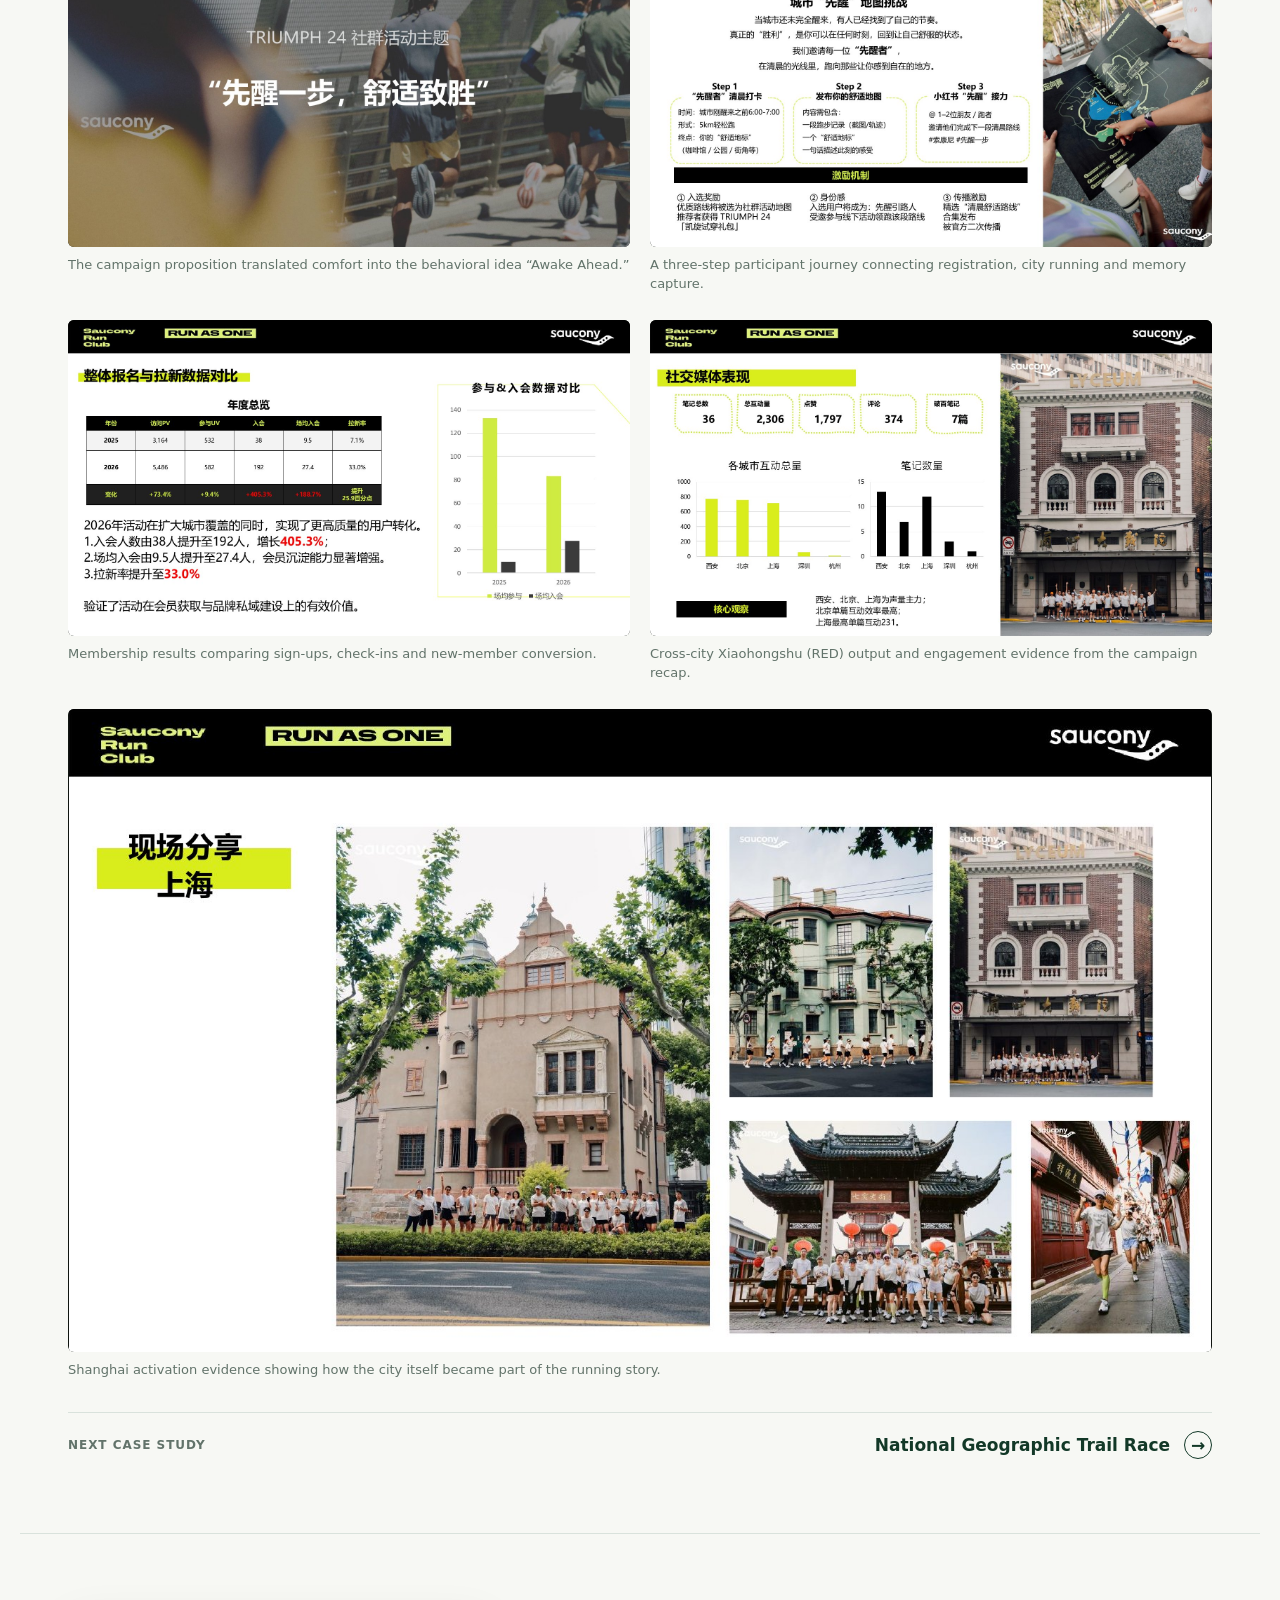
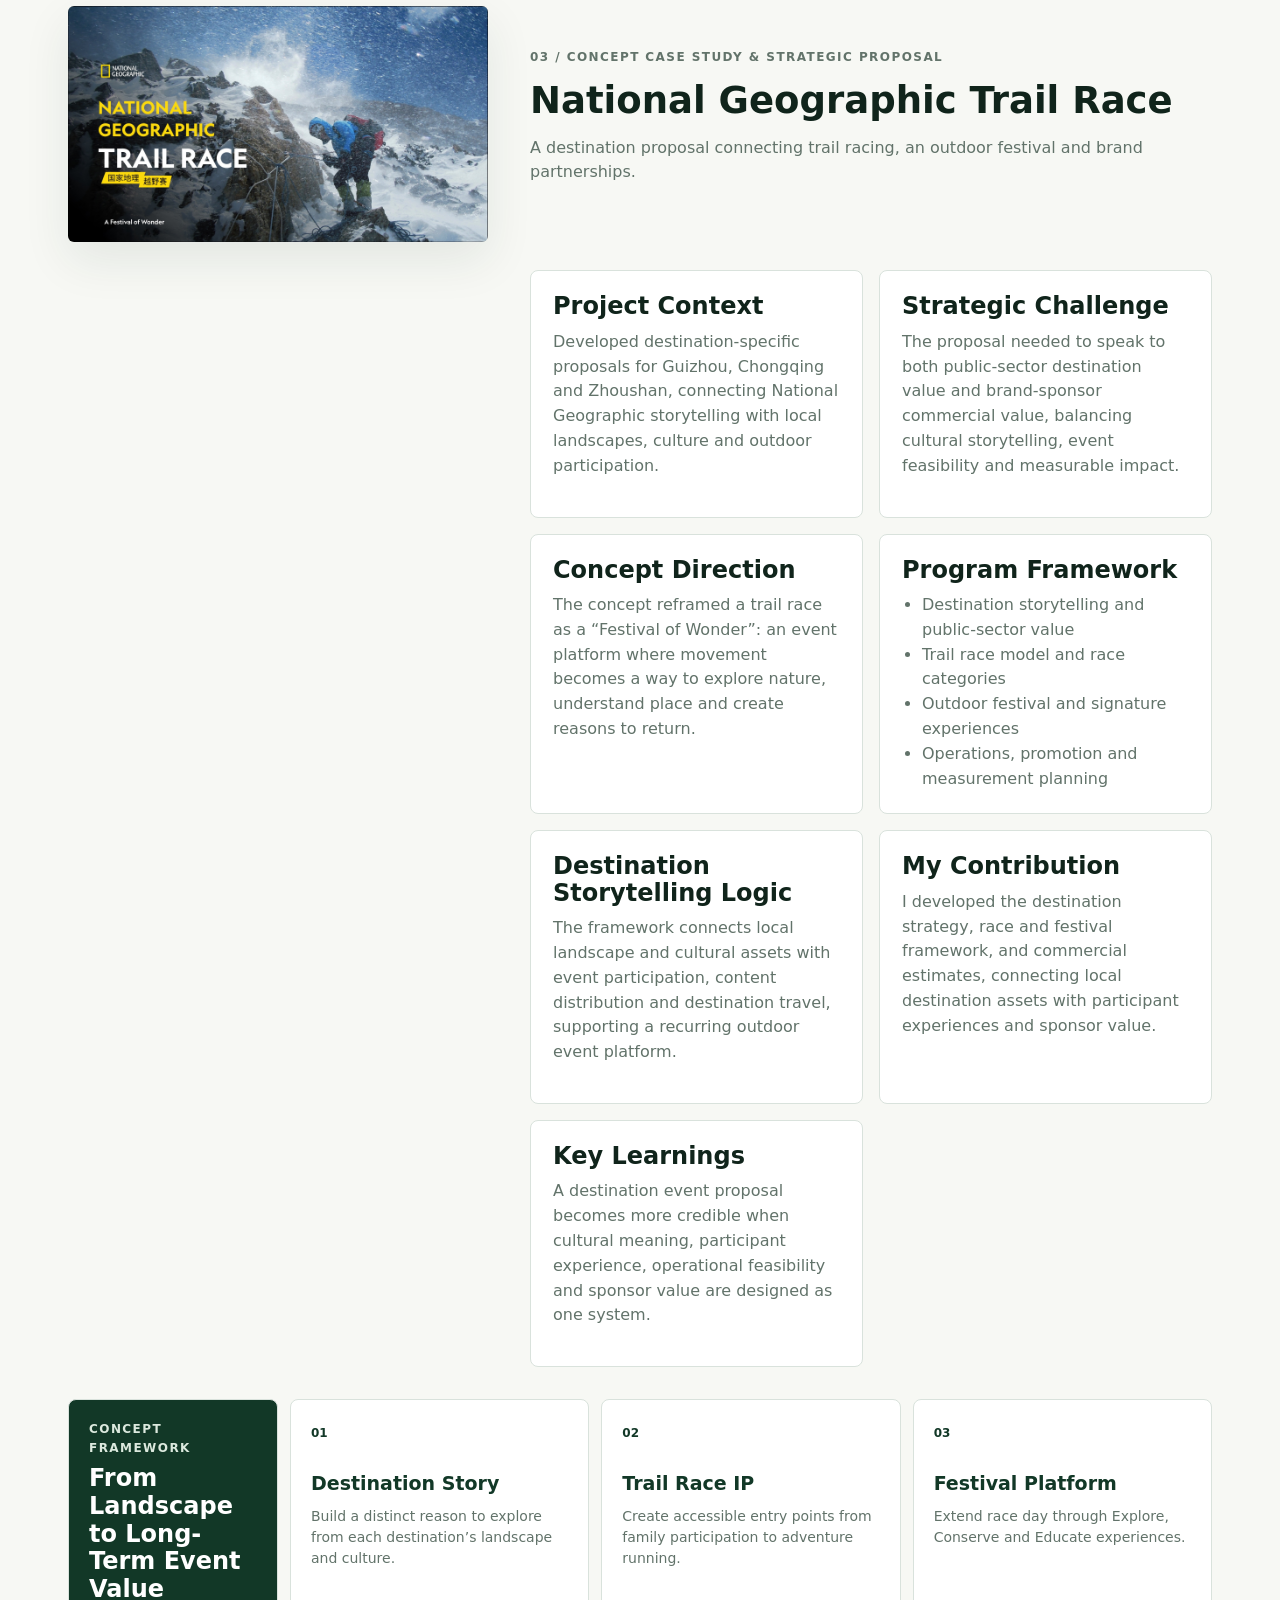
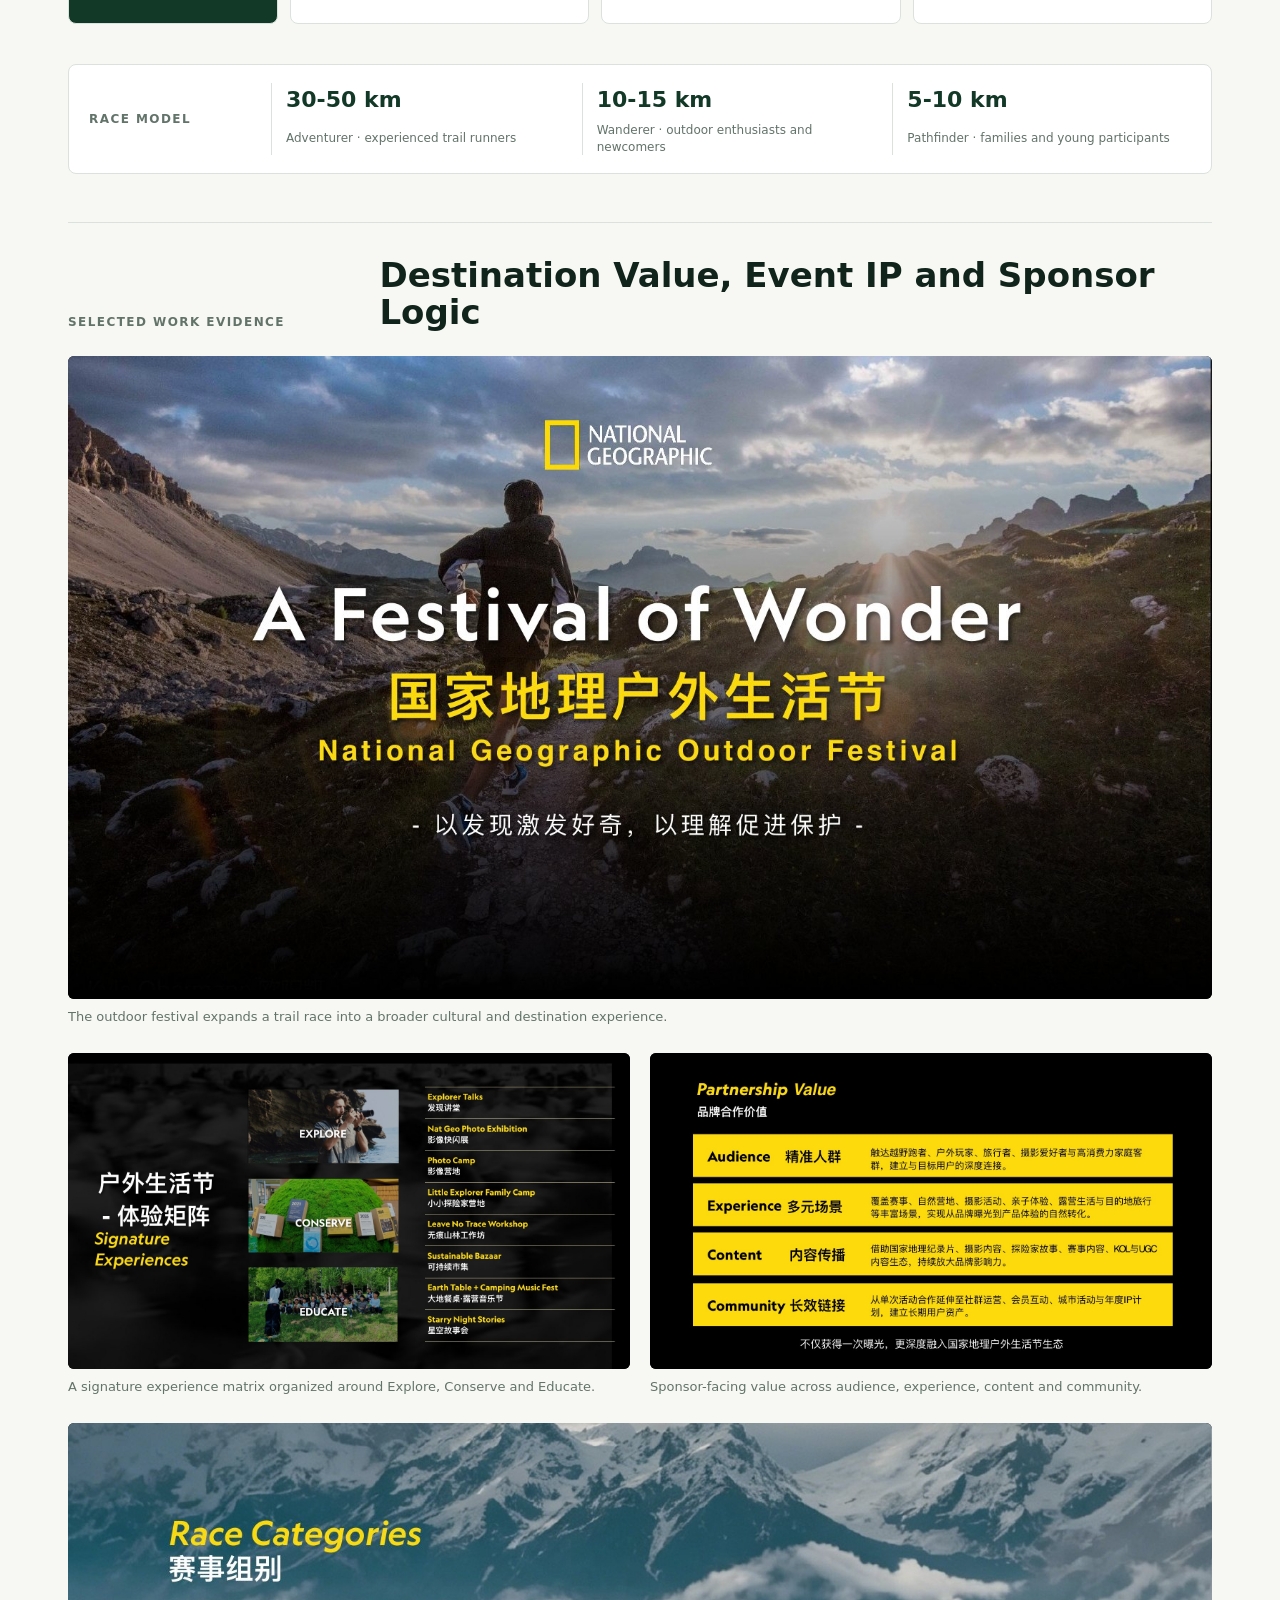
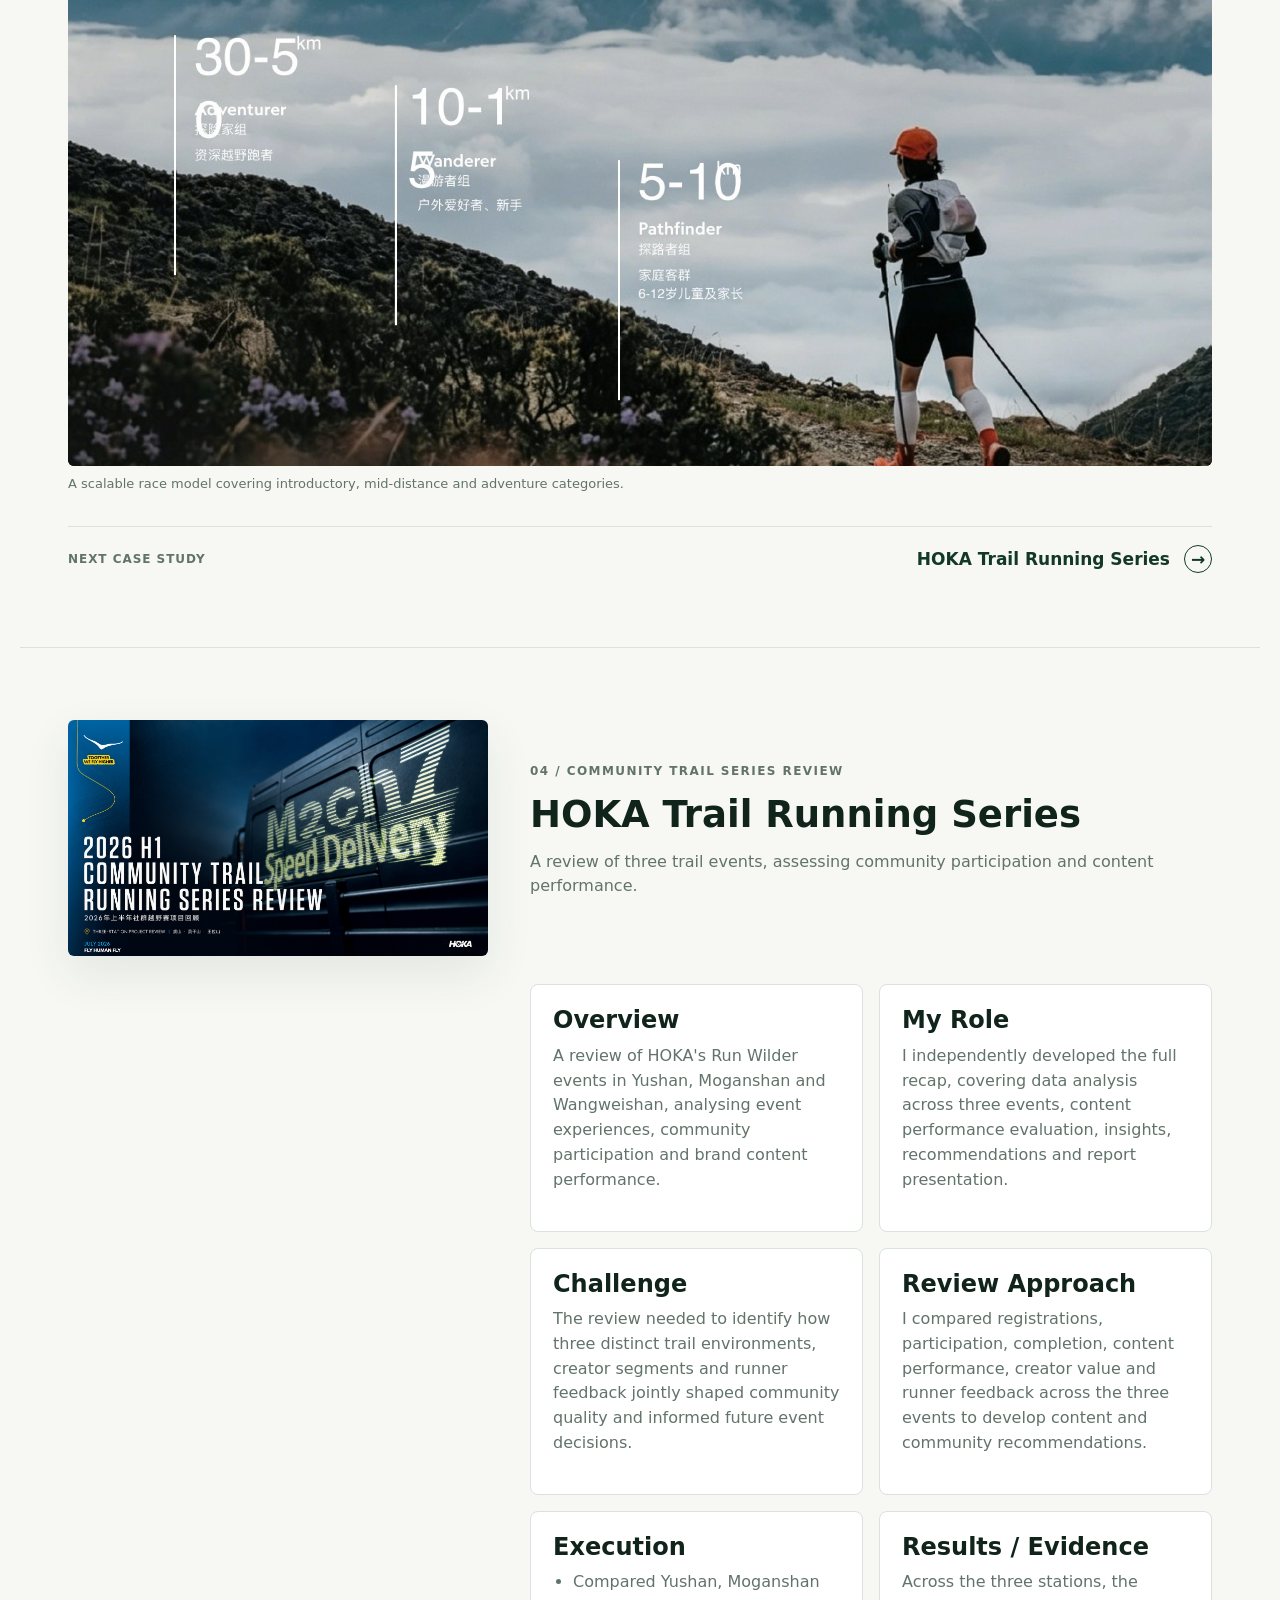
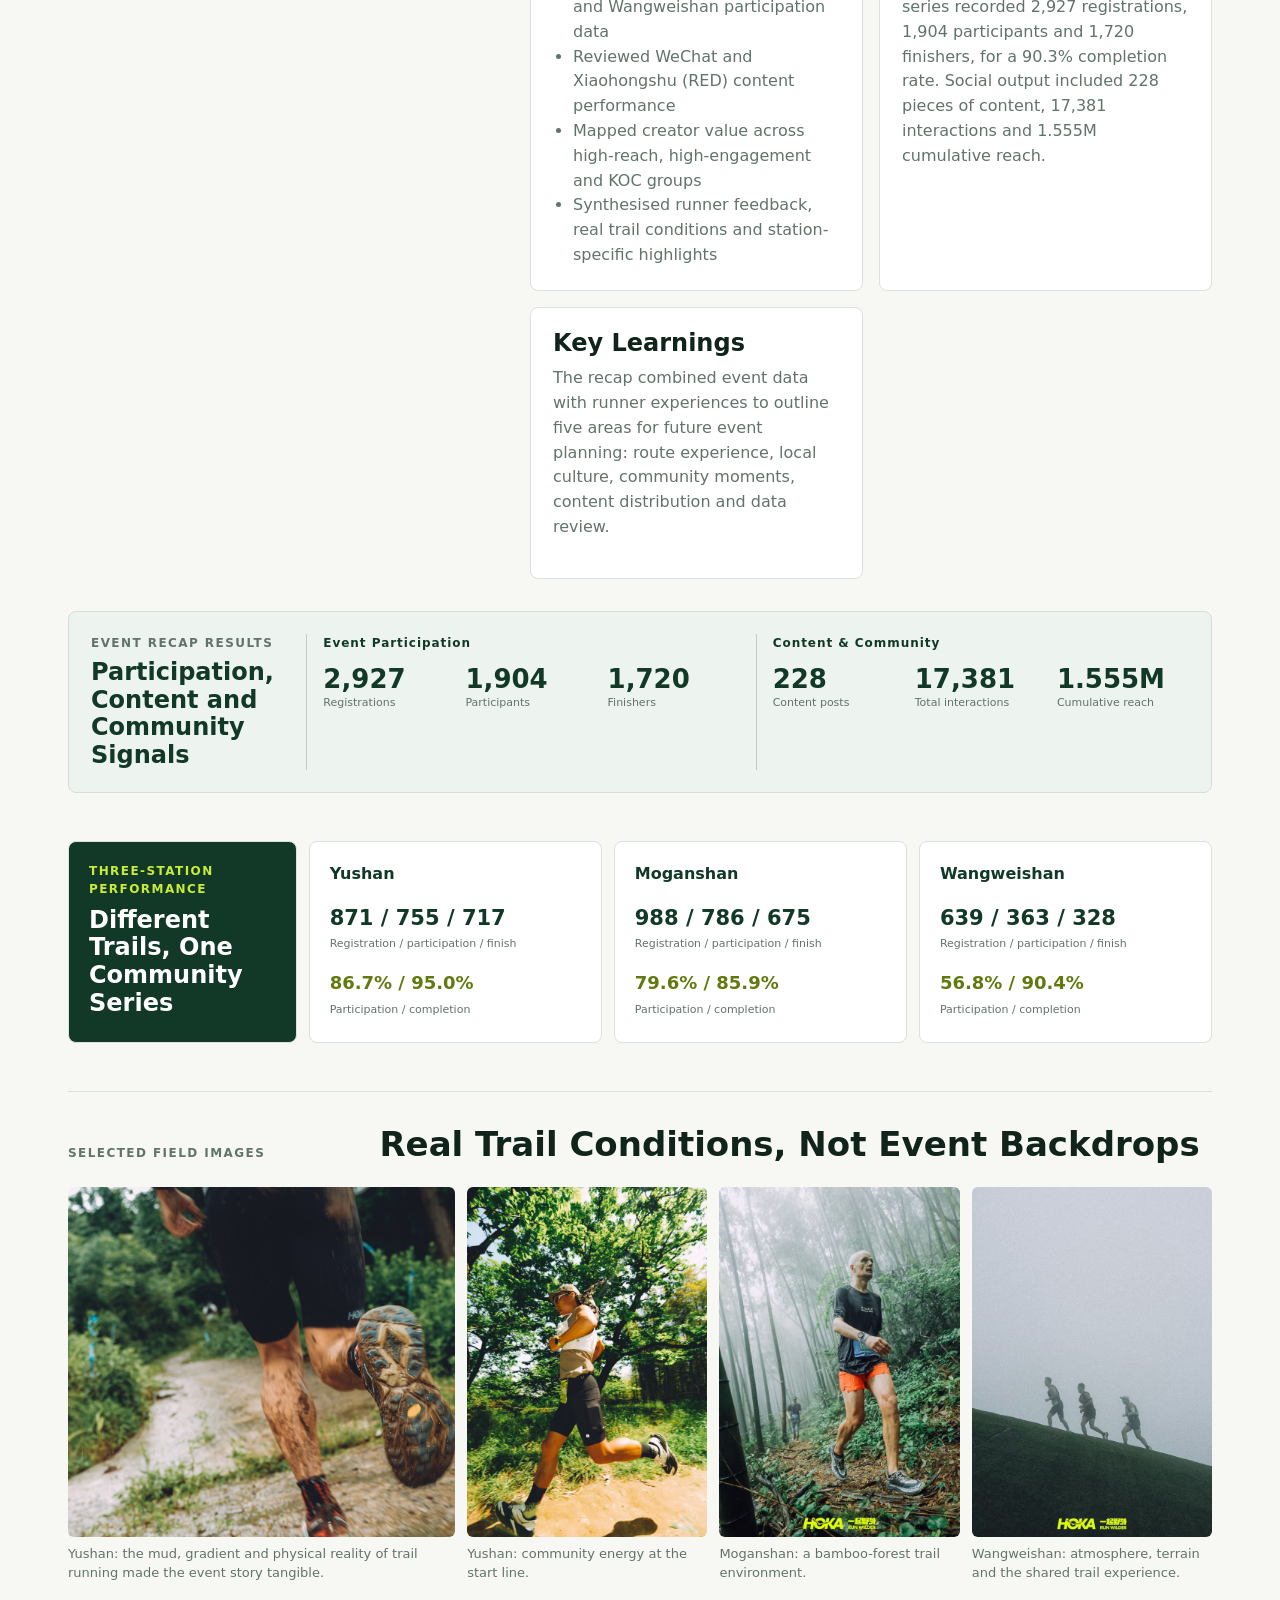
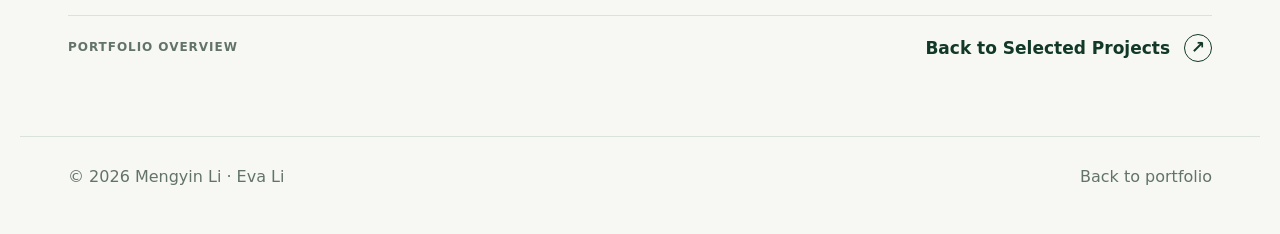
==== commit 322b308d: "Add proposal screenshots to complete all project galleries" ====
--- a/case-studies.html
+++ b/case-studies.html
@@ -6,18 +6,18 @@
     <title>Case Studies | Mengyin Li</title>
     <meta name="description" content="Selected sports marketing case studies by Mengyin Li.">
     <meta name="theme-color" content="#0e3b2c">
-    <link rel="canonical" href="https://mengyin0101-coder.github.io/case-studies.html">
+    <link rel="canonical" href="https://mengyin0101-coder.github.io/mengyin.github.io/case-studies.html">
     <meta property="og:type" content="website">
     <meta property="og:title" content="Case Studies | Mengyin Li">
     <meta property="og:description" content="Sports PR, nationwide running campaigns, destination strategy and trail-community analysis.">
-    <meta property="og:url" content="https://mengyin0101-coder.github.io/case-studies.html">
-    <meta property="og:image" content="https://mengyin0101-coder.github.io/assets/covers/hoka-trail-community.jpg">
+    <meta property="og:url" content="https://mengyin0101-coder.github.io/mengyin.github.io/case-studies.html">
+    <meta property="og:image" content="https://mengyin0101-coder.github.io/mengyin.github.io/assets/covers/hoka-trail-community.jpg">
     <meta property="og:image:alt" content="HOKA Community Trail Running Series Review">
     <meta name="twitter:card" content="summary_large_image">
     <meta name="twitter:title" content="Case Studies | Mengyin Li">
     <meta name="twitter:description" content="Sports PR, nationwide running campaigns, destination strategy and trail-community analysis.">
-    <meta name="twitter:image" content="https://mengyin0101-coder.github.io/assets/covers/hoka-trail-community.jpg">
-    <link rel="stylesheet" href="styles.css?v=portfolio11">
+    <meta name="twitter:image" content="https://mengyin0101-coder.github.io/mengyin.github.io/assets/covers/hoka-trail-community.jpg">
+    <link rel="stylesheet" href="styles.css?v=portfolio13">
   </head>
   <body>
     <header class="site-header">
@@ -88,11 +88,10 @@
         </div>
         <div class="case-evidence hsbc-evidence">
           <div class="evidence-heading"><p class="eyebrow lang-en-only">Selected Work Evidence</p><p class="eyebrow lang-zh-only">精选工作证据</p><h3 class="lang-en-only">A Season-Long Communications System</h3><h3 class="lang-zh-only">贯穿整个赛季的传播体系</h3></div>
-          <div class="hsbc-proof-grid">
-            <article><span>01</span><h4 class="lang-en-only">Annual Communications Planning</h4><h4 class="lang-zh-only">全年传播规划</h4><p class="lang-en-only">Annual PR review and planning, season-launch communication, visual direction and a connected editorial calendar.</p><p class="lang-zh-only">年度 PR 复盘与规划、赛季开幕传播、视觉方向和贯穿赛季的内容节奏。</p></article>
-            <article><span>02</span><h4 class="lang-en-only">Media and Stakeholder Operations</h4><h4 class="lang-zh-only">媒体与合作方运营</h4><p class="lang-en-only">On-site media-centre management, media service, KOL relationships and partner communication across the season.</p><p class="lang-zh-only">贯穿赛季的现场媒体中心管理、媒体服务、KOL 关系维护与合作伙伴沟通。</p></article>
-            <article><span>03</span><h4 class="lang-en-only">Content and Social Distribution</h4><h4 class="lang-zh-only">内容与社交分发</h4><p class="lang-en-only">Content architecture connecting official updates, player stories, social operation and campaign moments.</p><p class="lang-zh-only">连接官方信息、球员故事、社媒运营与活动节点的内容架构。</p></article>
-            <article class="hsbc-proof-results"><span>04</span><h4 class="lang-en-only">Communications Evidence</h4><h4 class="lang-zh-only">传播成果证据</h4><p><strong>2023</strong> RMB 78.3M+ <span class="lang-en-only">estimated media value</span><span class="lang-zh-only">媒体价值</span></p><p><strong>2024 / Jan-Sep</strong> RMB 95M+ <span class="lang-en-only">estimated media value</span><span class="lang-zh-only">媒体价值</span></p></article>
+          <div class="evidence-grid">
+            <figure><img src="assets/case-evidence/hsbc/olympic-content-plan.webp" alt="HSBC Olympic content plan" width="1800" height="1012" loading="lazy" decoding="async"><figcaption class="lang-en-only">Olympic content plan: connect alumni stories, audience interaction and event coverage.</figcaption><figcaption class="lang-zh-only">奥运内容规划：串联校友故事、社群互动与赛事报道。</figcaption></figure>
+            <figure><img src="assets/case-evidence/hsbc/player-story-plan.webp" alt="HSBC player storytelling plan" width="1800" height="1012" loading="lazy" decoding="async"><figcaption class="lang-en-only">Video series plan: follow player growth through alumni and emerging talent.</figcaption><figcaption class="lang-zh-only">系列视频规划：以冠军校友与新生代球员讲述成长故事。</figcaption></figure>
+            <figure class="media-wide"><img src="assets/case-evidence/hsbc/annual-pr-calendar.webp" alt="HSBC annual communications calendar" width="1800" height="1012" loading="lazy" decoding="async"><figcaption class="lang-en-only">Annual PR calendar: align tournaments, campaign moments and ongoing content.</figcaption><figcaption class="lang-zh-only">全年传播排期：统筹赛事、重点活动与日常内容。</figcaption></figure>
           </div>
         </div>
         <nav class="case-next" aria-label="Continue to next case study">
@@ -269,16 +268,21 @@
       </article>
     </main>
 
-    <dialog class="image-lightbox" id="image-lightbox" aria-label="Expanded project visual">
-      <button class="lightbox-close" type="button" aria-label="Close image">×</button>
-      <img src="" alt="">
-      <p></p>
+    <dialog class="image-lightbox" id="image-lightbox" aria-label="Expanded project visual" data-aria-en="Expanded project visual" data-aria-zh="项目图片预览">
+      <button class="lightbox-close" type="button" aria-label="Close image" data-aria-en="Close image" data-aria-zh="关闭图片">×</button>
+      <img src="" alt="" aria-describedby="lightbox-caption">
+      <div class="lightbox-navigation">
+        <button class="lightbox-prev" type="button"><span aria-hidden="true">←</span> <span class="lang-en-only">Previous</span><span class="lang-zh-only">上一张</span></button>
+        <span class="lightbox-count" role="status" aria-live="polite" aria-atomic="true"></span>
+        <button class="lightbox-next" type="button"><span class="lang-en-only">Next</span><span class="lang-zh-only">下一张</span> <span aria-hidden="true">→</span></button>
+      </div>
+      <p id="lightbox-caption"></p>
     </dialog>
 
     <footer class="site-footer">
       <p>© <span id="year"></span> Mengyin Li · Eva Li</p>
       <a href="index.html#projects"><span class="lang-en-only">Back to portfolio</span><span class="lang-zh-only">返回作品集</span></a>
     </footer>
-    <script src="script.js?v=portfolio6"></script>
+    <script src="script.js?v=portfolio13"></script>
   </body>
 </html>
--- a/styles.css
+++ b/styles.css
@@ -2164,3 +2164,76 @@
     object-fit: contain;
   }
 }
+
+/* Project-scoped image browsing with touch-sized controls. */
+body.lightbox-open { overflow: hidden; }
+.image-lightbox img { height: auto; max-height: 64vh; }
+.lightbox-navigation {
+  display: grid;
+  grid-template-columns: 1fr auto 1fr;
+  align-items: center;
+  gap: 12px;
+  margin-top: 14px;
+}
+.lightbox-navigation button {
+  min-height: 44px;
+  border: 1px solid #63736a;
+  border-radius: 6px;
+  padding: 8px 14px;
+  background: transparent;
+  color: white;
+  font: inherit;
+  font-size: 14px;
+  cursor: pointer;
+}
+.lightbox-prev { justify-self: start; }
+.lightbox-next { justify-self: end; }
+.lightbox-count { color: #d9e2dc; font-size: 13px; font-variant-numeric: tabular-nums; }
+.lightbox-navigation button:hover { background: #234331; }
+.lightbox-navigation button:disabled { opacity: .4; cursor: default; }
+.image-lightbox button:focus-visible { outline: 2px solid var(--lime); outline-offset: 3px; }
+.lightbox-close { width: 44px; height: 44px; top: 0; }
+@media (max-width: 620px) {
+  .image-lightbox { padding: 48px 12px 16px; }
+  .image-lightbox img { height: auto; max-height: 48vh; }
+}
+
+/* Mobile project navigation stays below the main header. */
+@media (max-width: 980px) {
+  .case-index {
+    position: sticky;
+    top: var(--site-header-height, 76px);
+    z-index: 8;
+    display: flex;
+    gap: 8px;
+    padding: 10px 18px;
+    overflow-x: auto;
+    background: var(--bg);
+    scrollbar-width: thin;
+    overscroll-behavior-x: contain;
+  }
+  .case-index a {
+    display: flex;
+    flex: 0 0 auto;
+    gap: 7px;
+    min-height: 44px;
+    padding: 8px 12px;
+    align-items: center;
+    transform: none;
+  }
+  .case-index a > span { font-size: 11px; }
+  .case-index a strong,
+  body.is-zh .case-index a strong {
+    font-size: 13px;
+    line-height: 1.4;
+    white-space: nowrap;
+  }
+  .case-index a small { display: none !important; }
+  .case-study {
+    scroll-margin-top: calc(var(--site-header-height, 76px) + var(--case-index-height, 65px) + 20px);
+  }
+  .hero { gap: 28px; }
+  .hero-visual { min-height: 280px; }
+}
+.image-lightbox img { touch-action: pan-y pinch-zoom; user-select: none; -webkit-user-drag: none; }
+@media (prefers-reduced-motion: reduce) { html { scroll-behavior: auto; } }
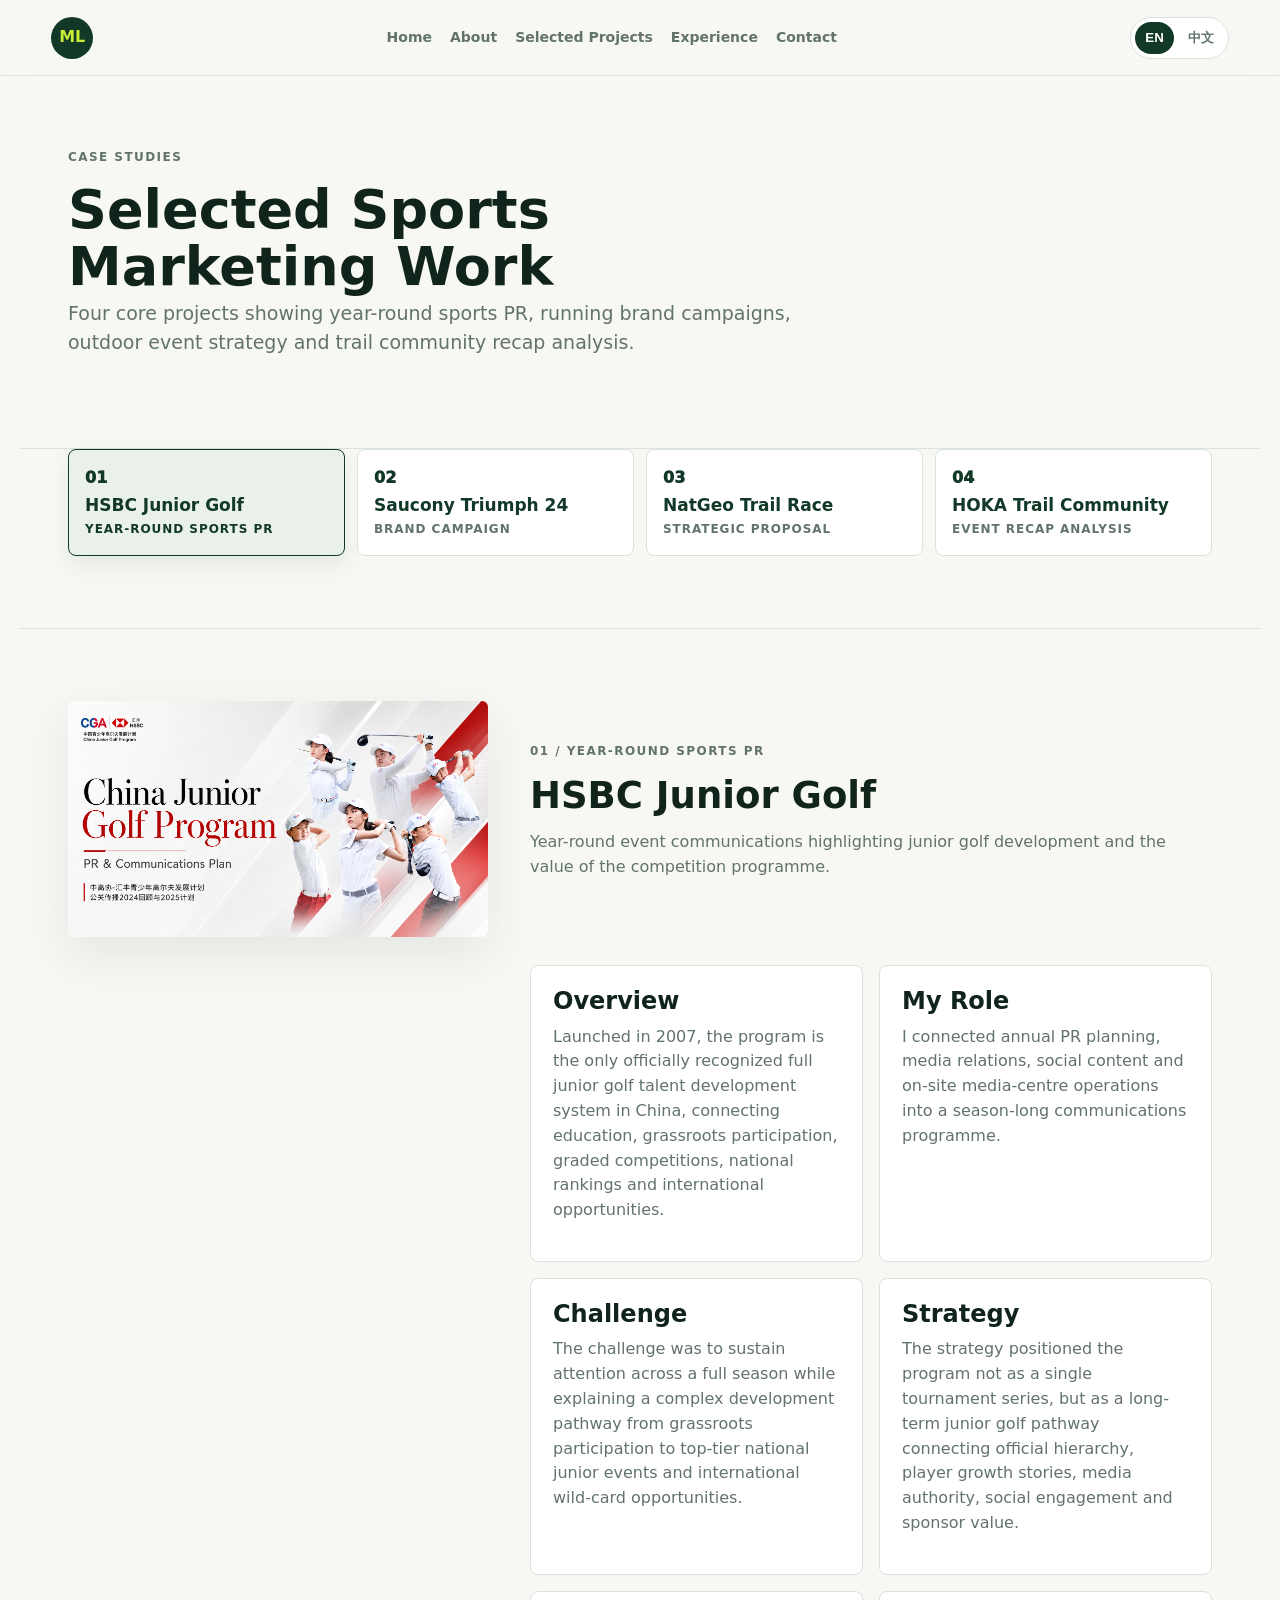
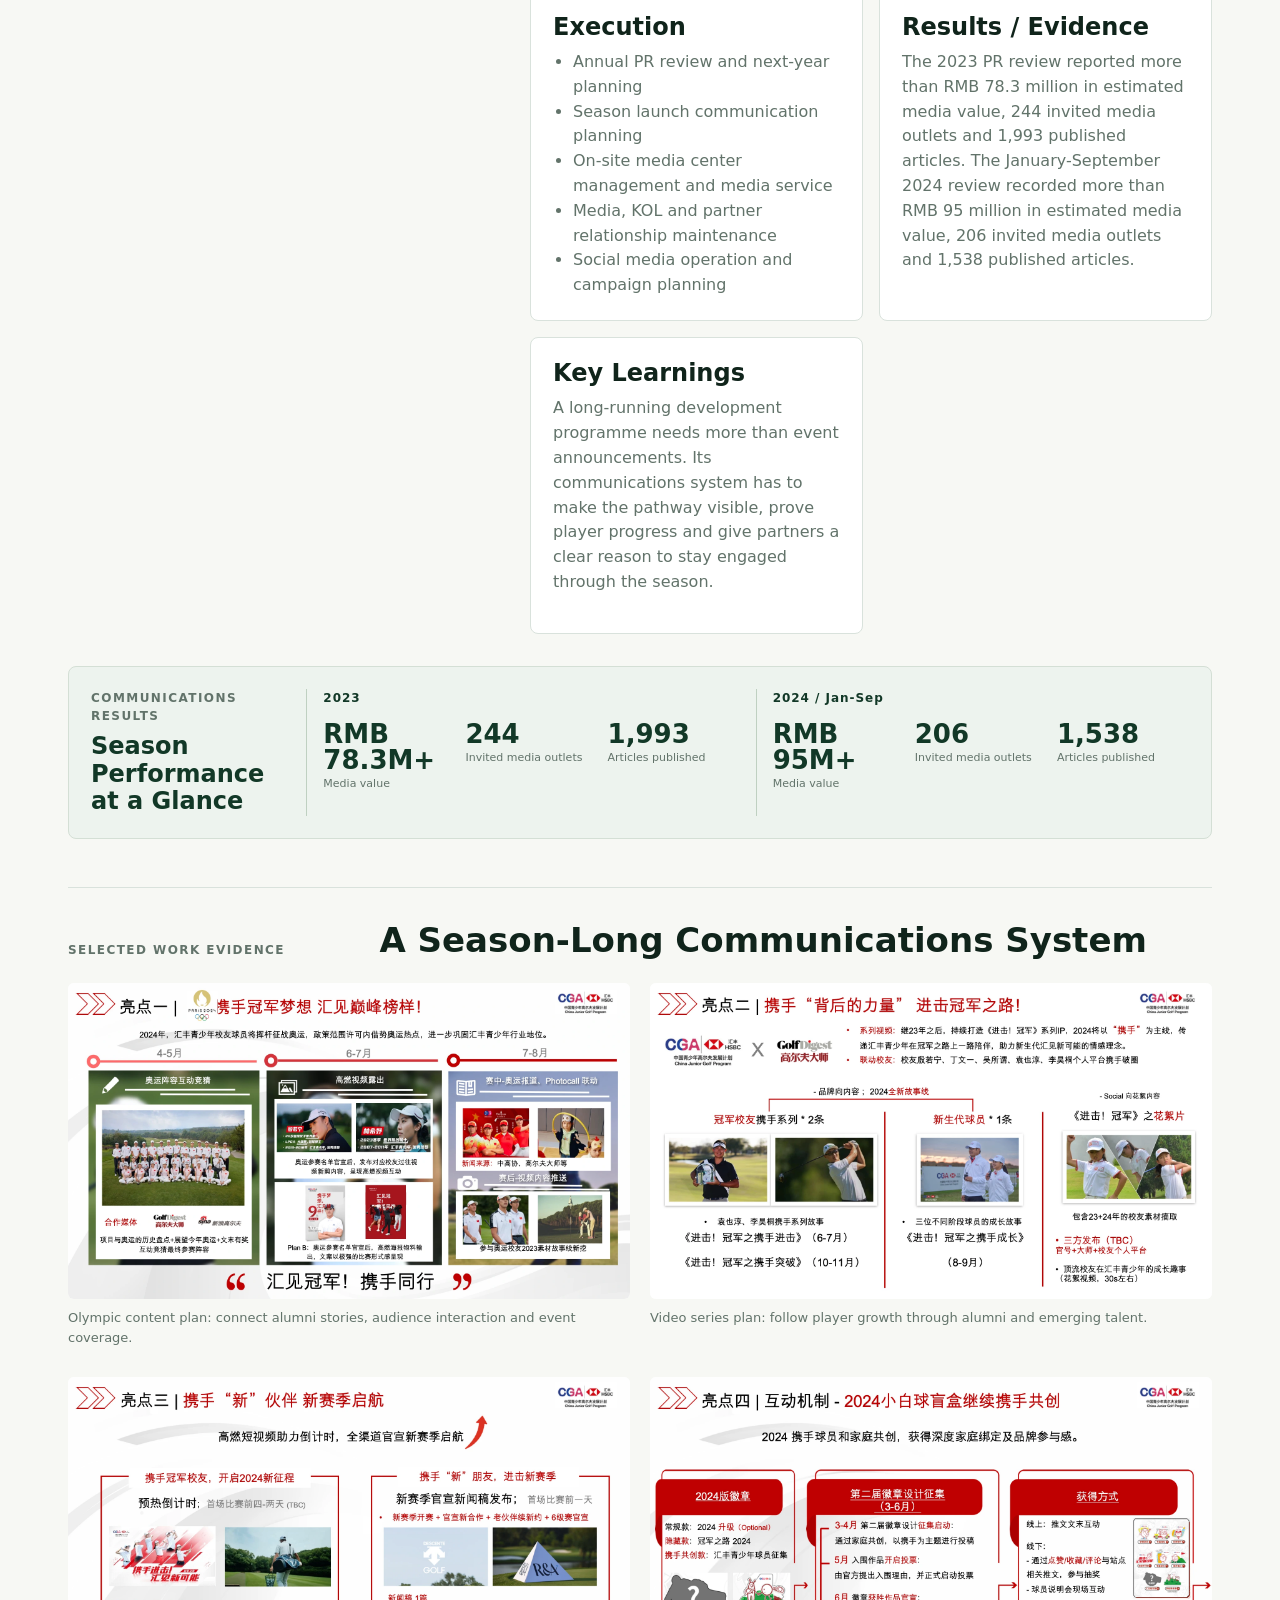
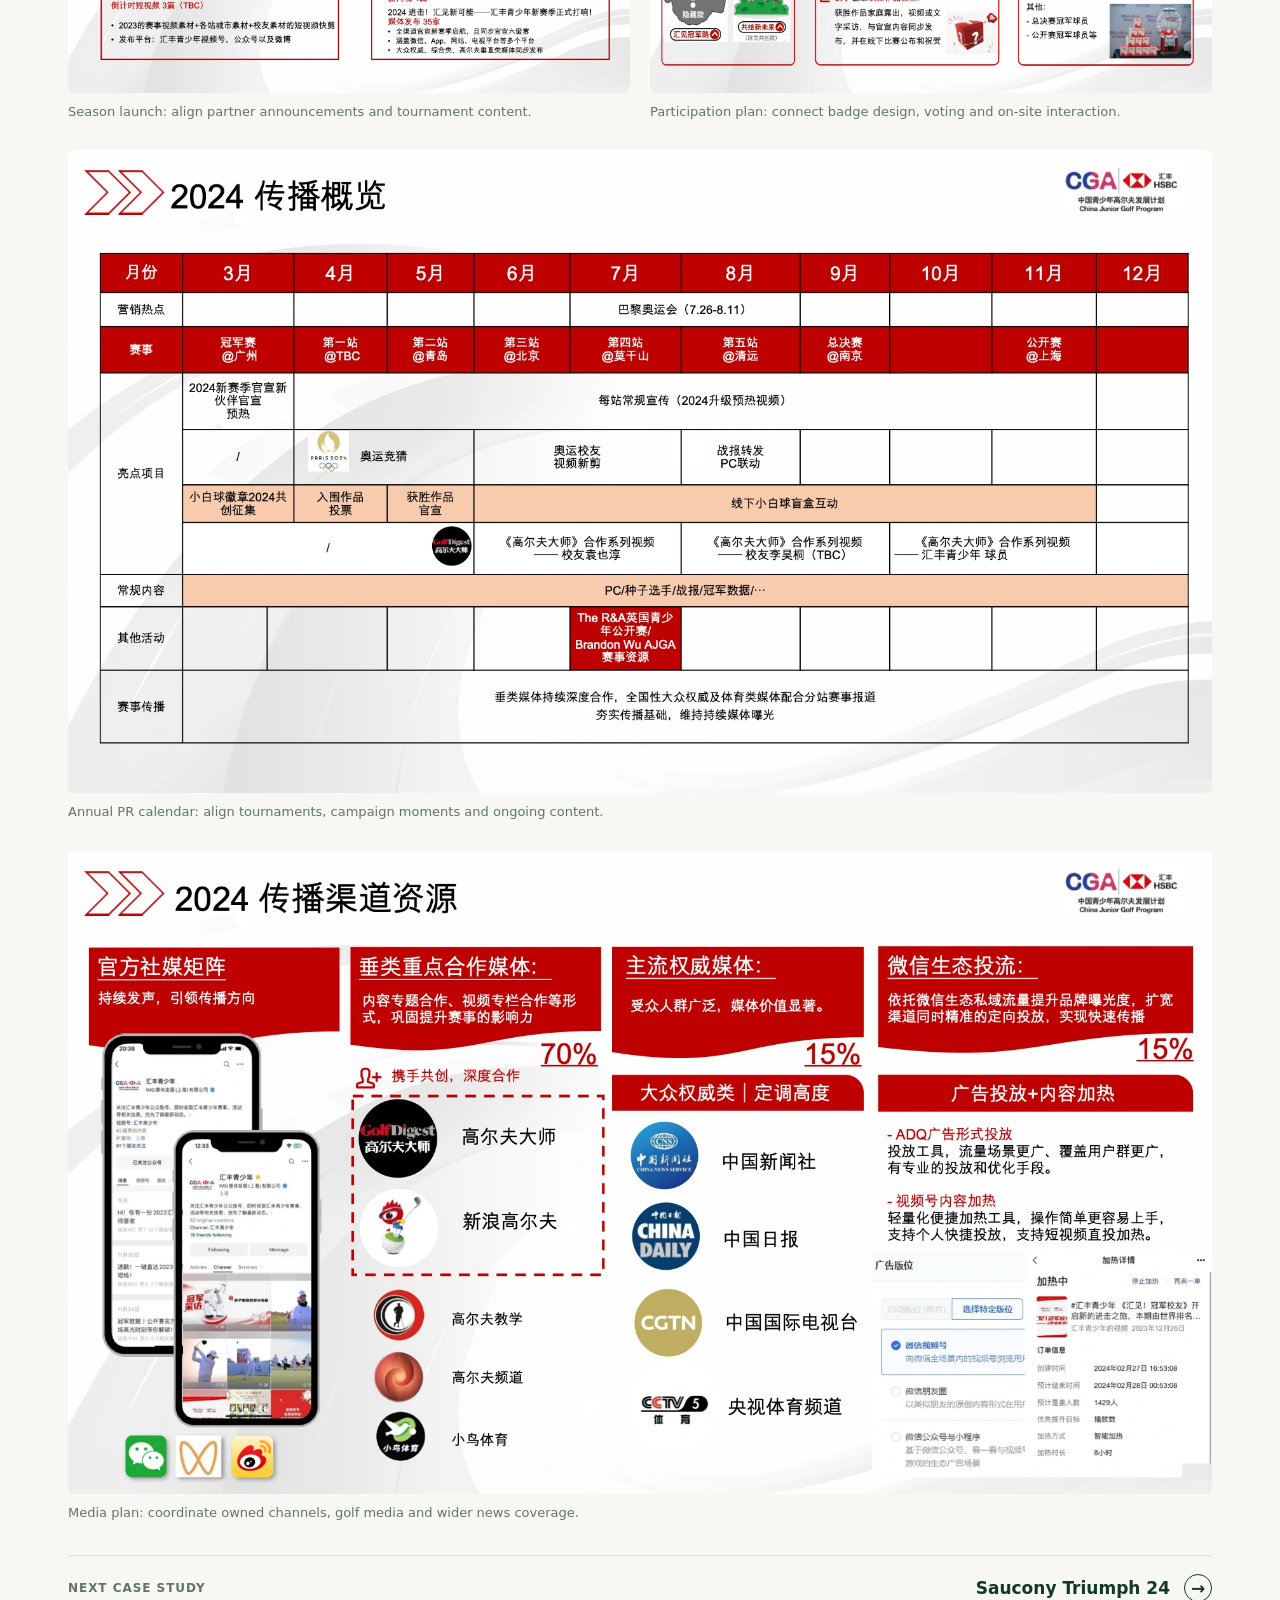
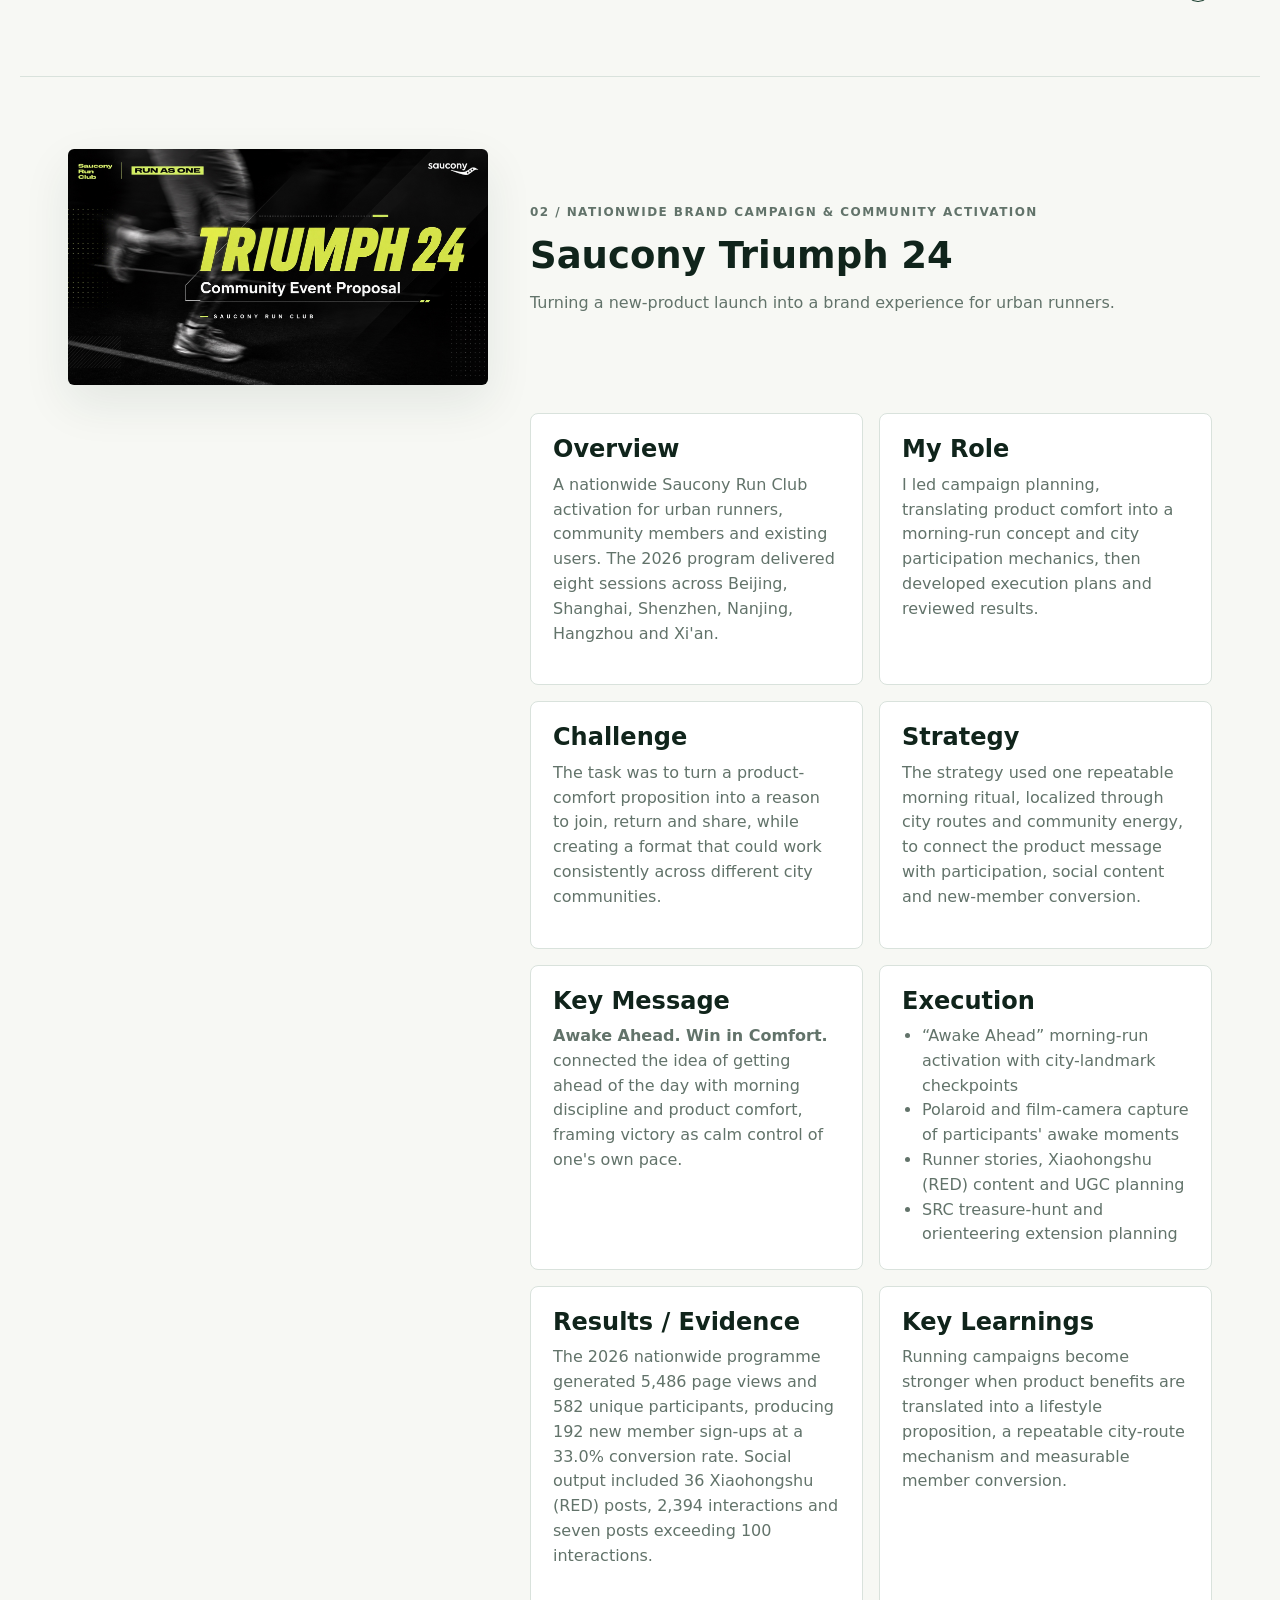
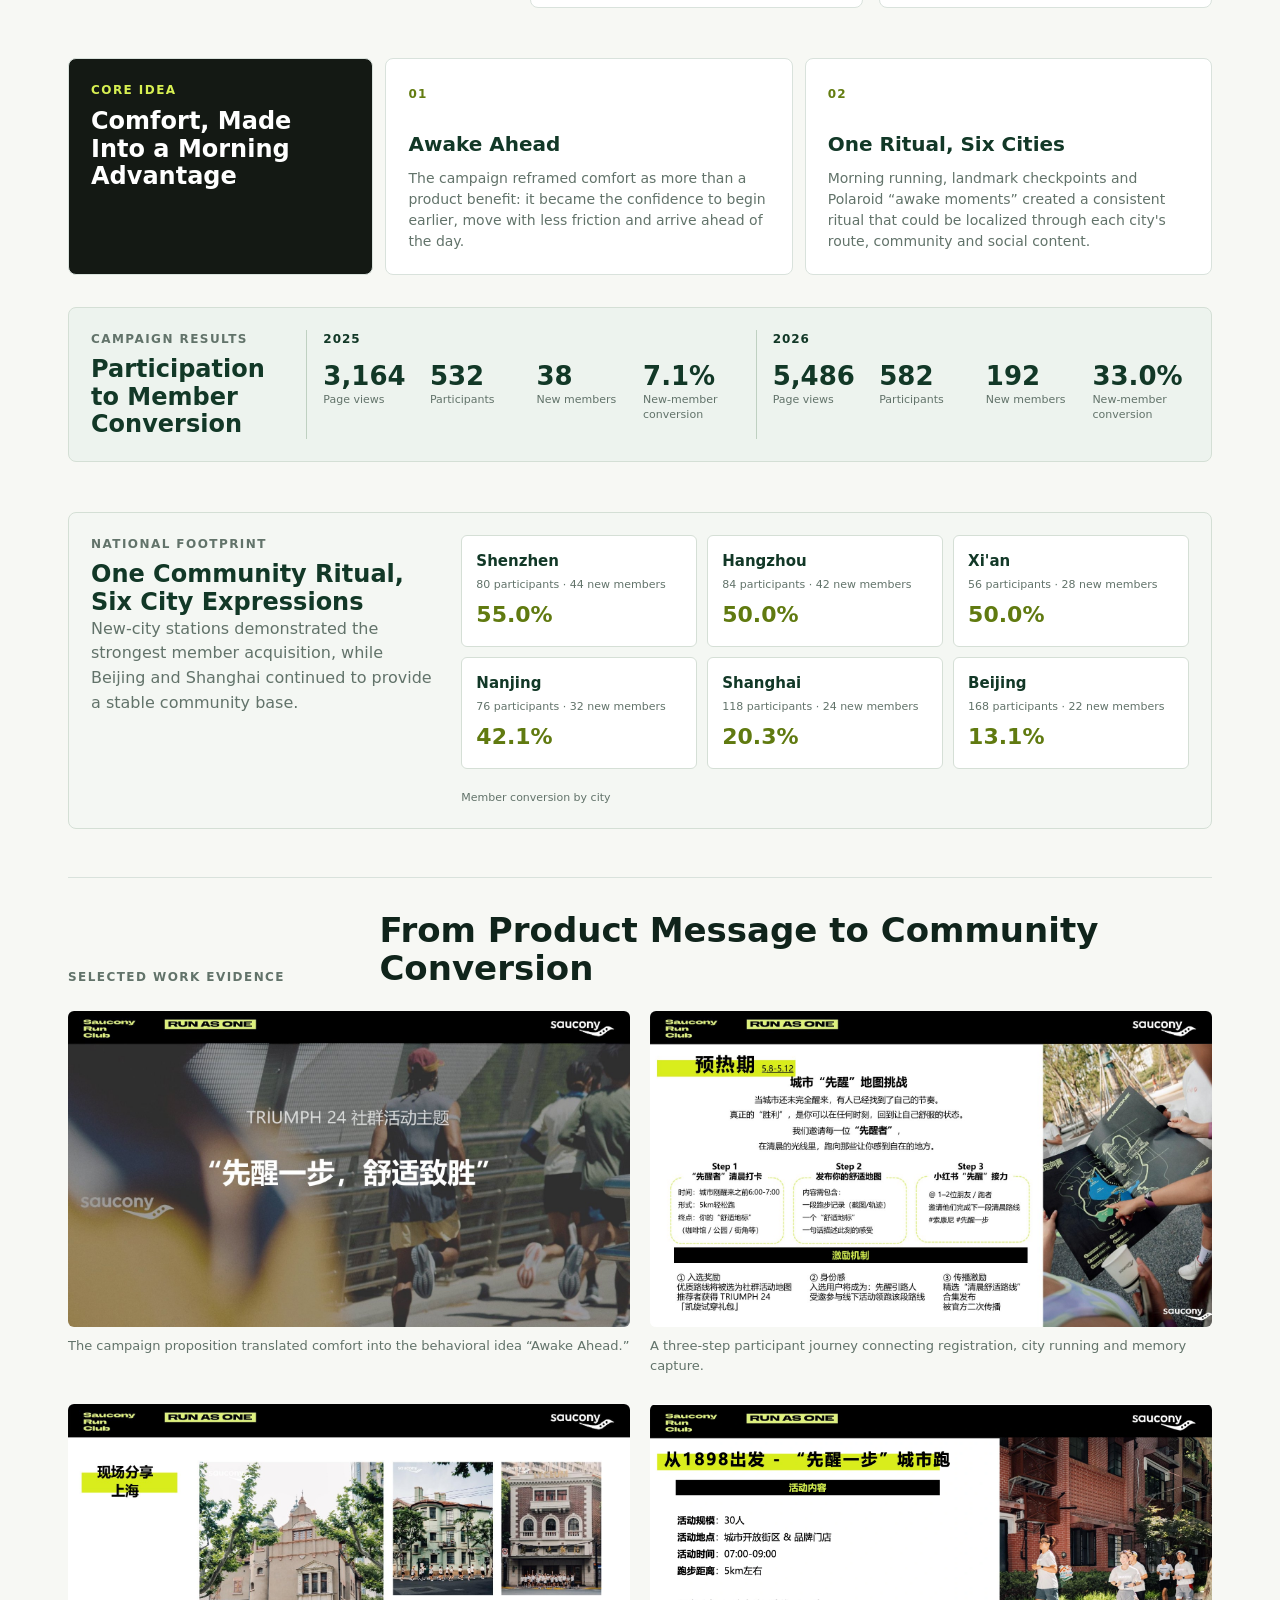
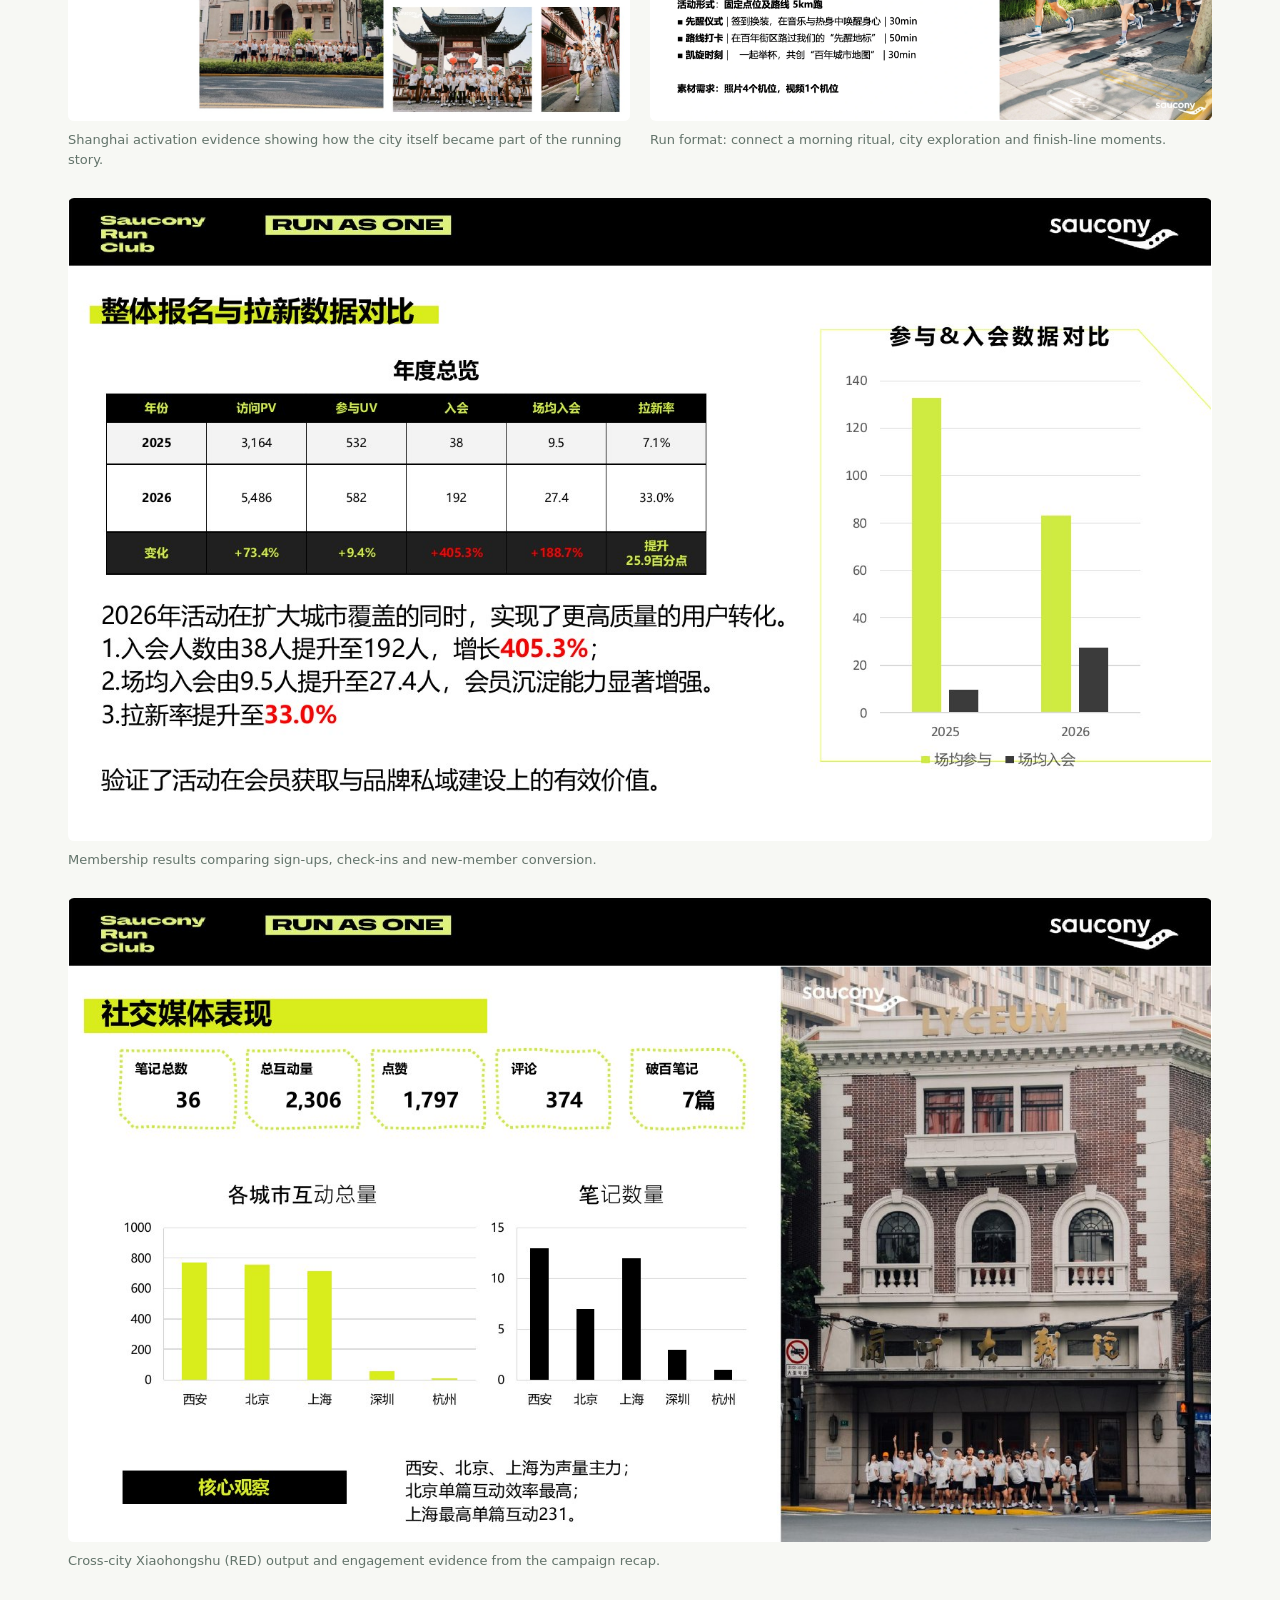
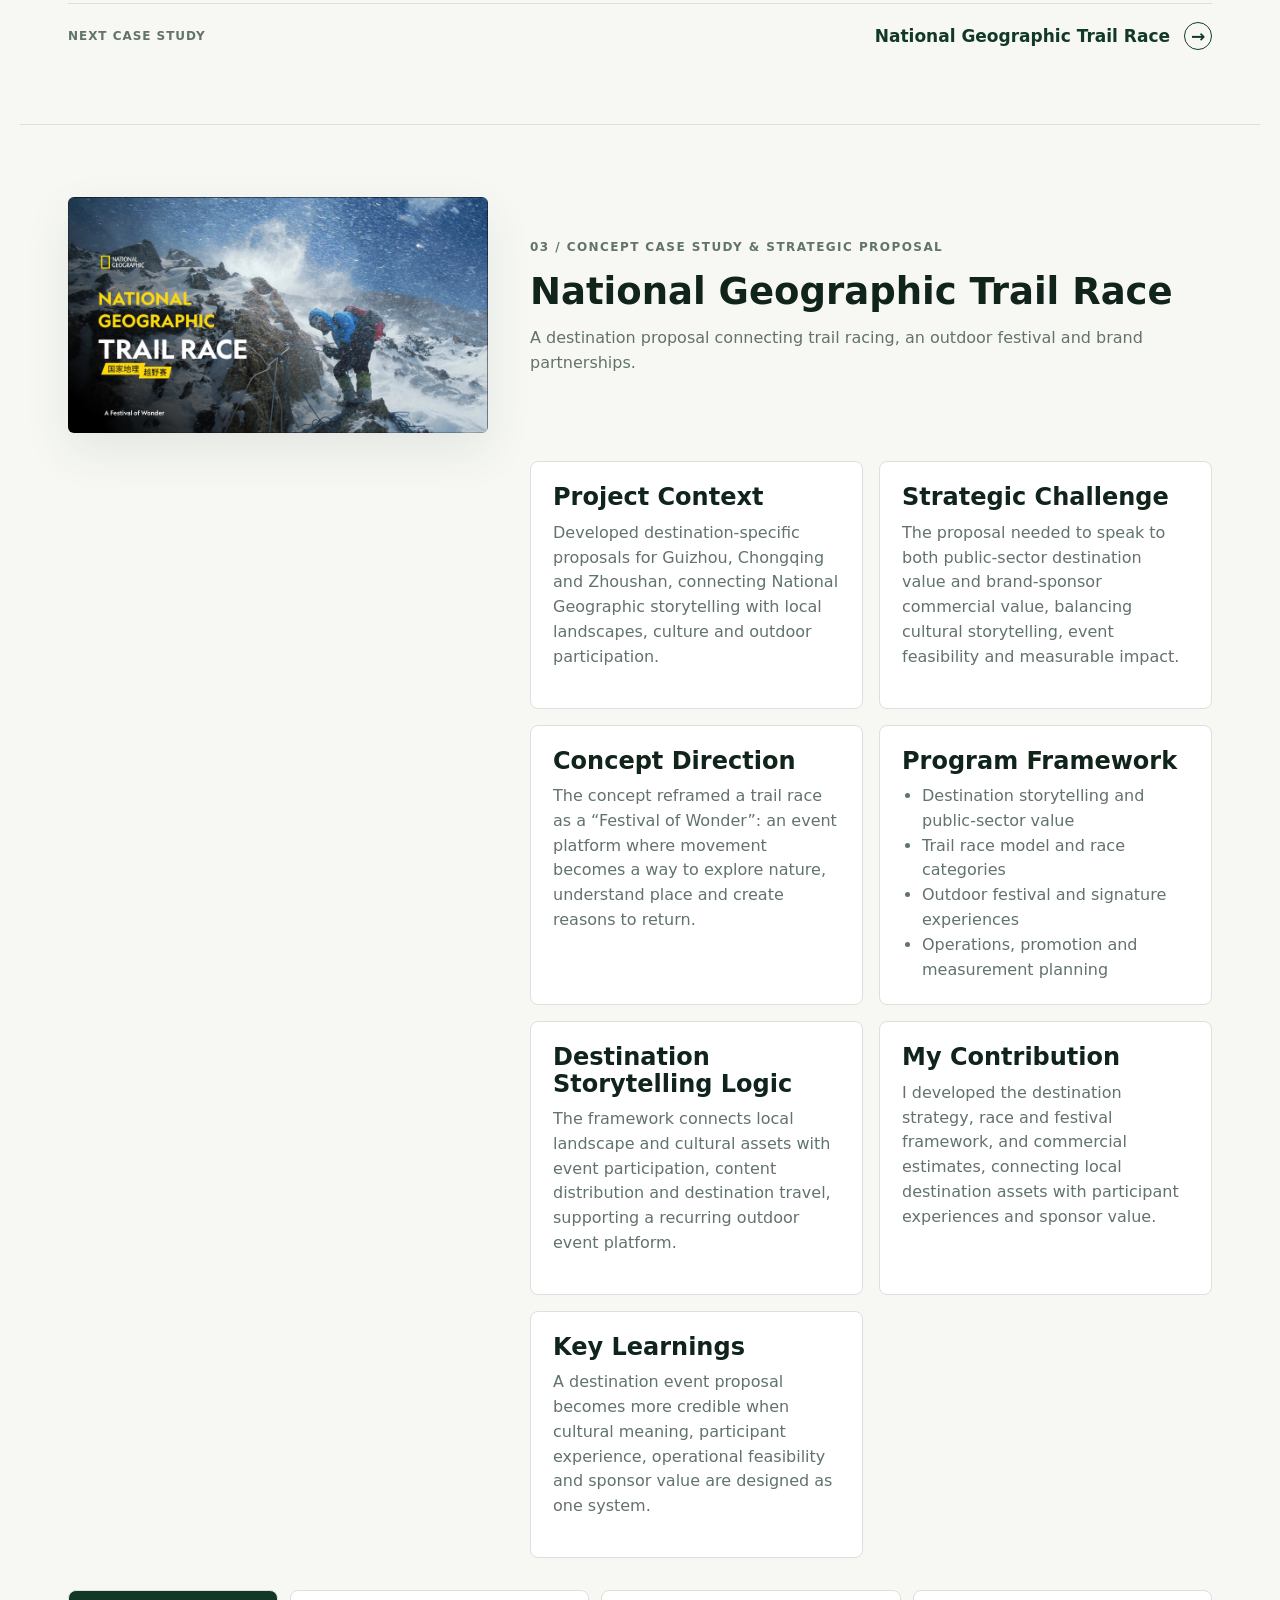
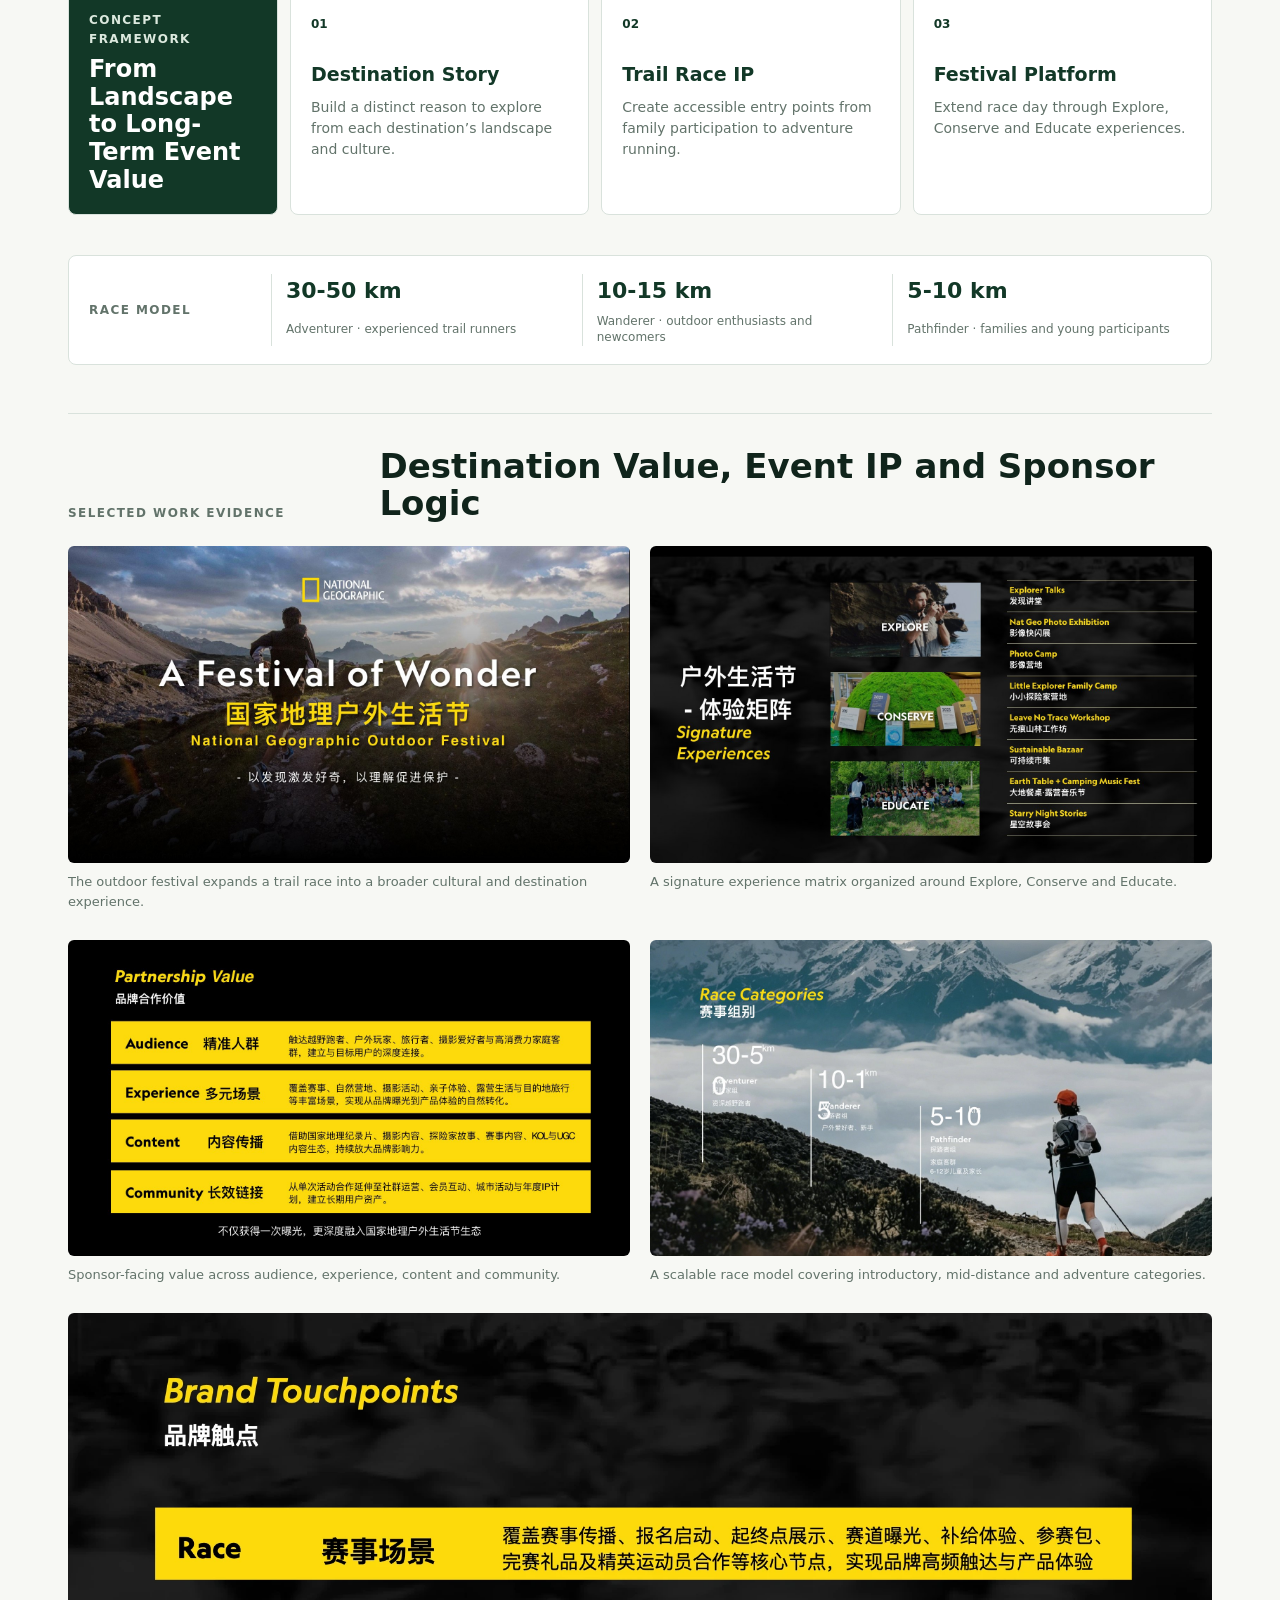
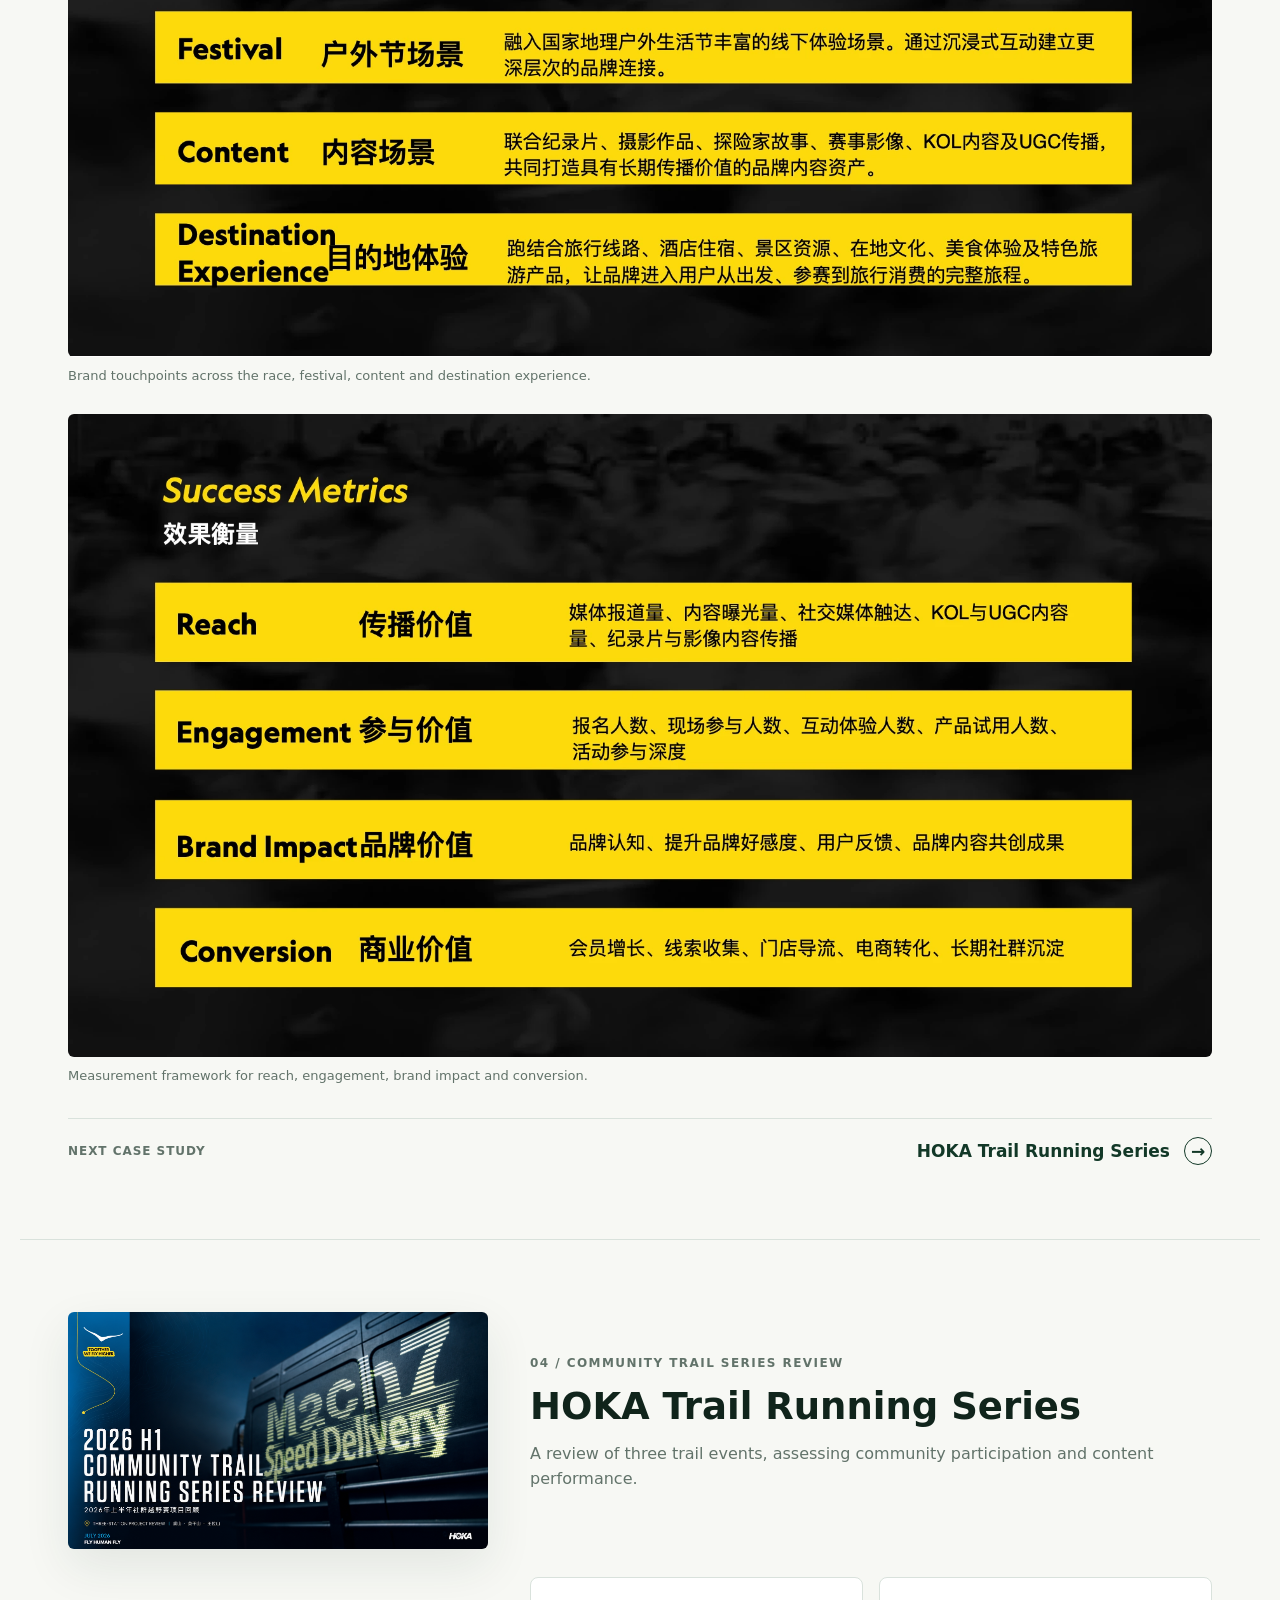
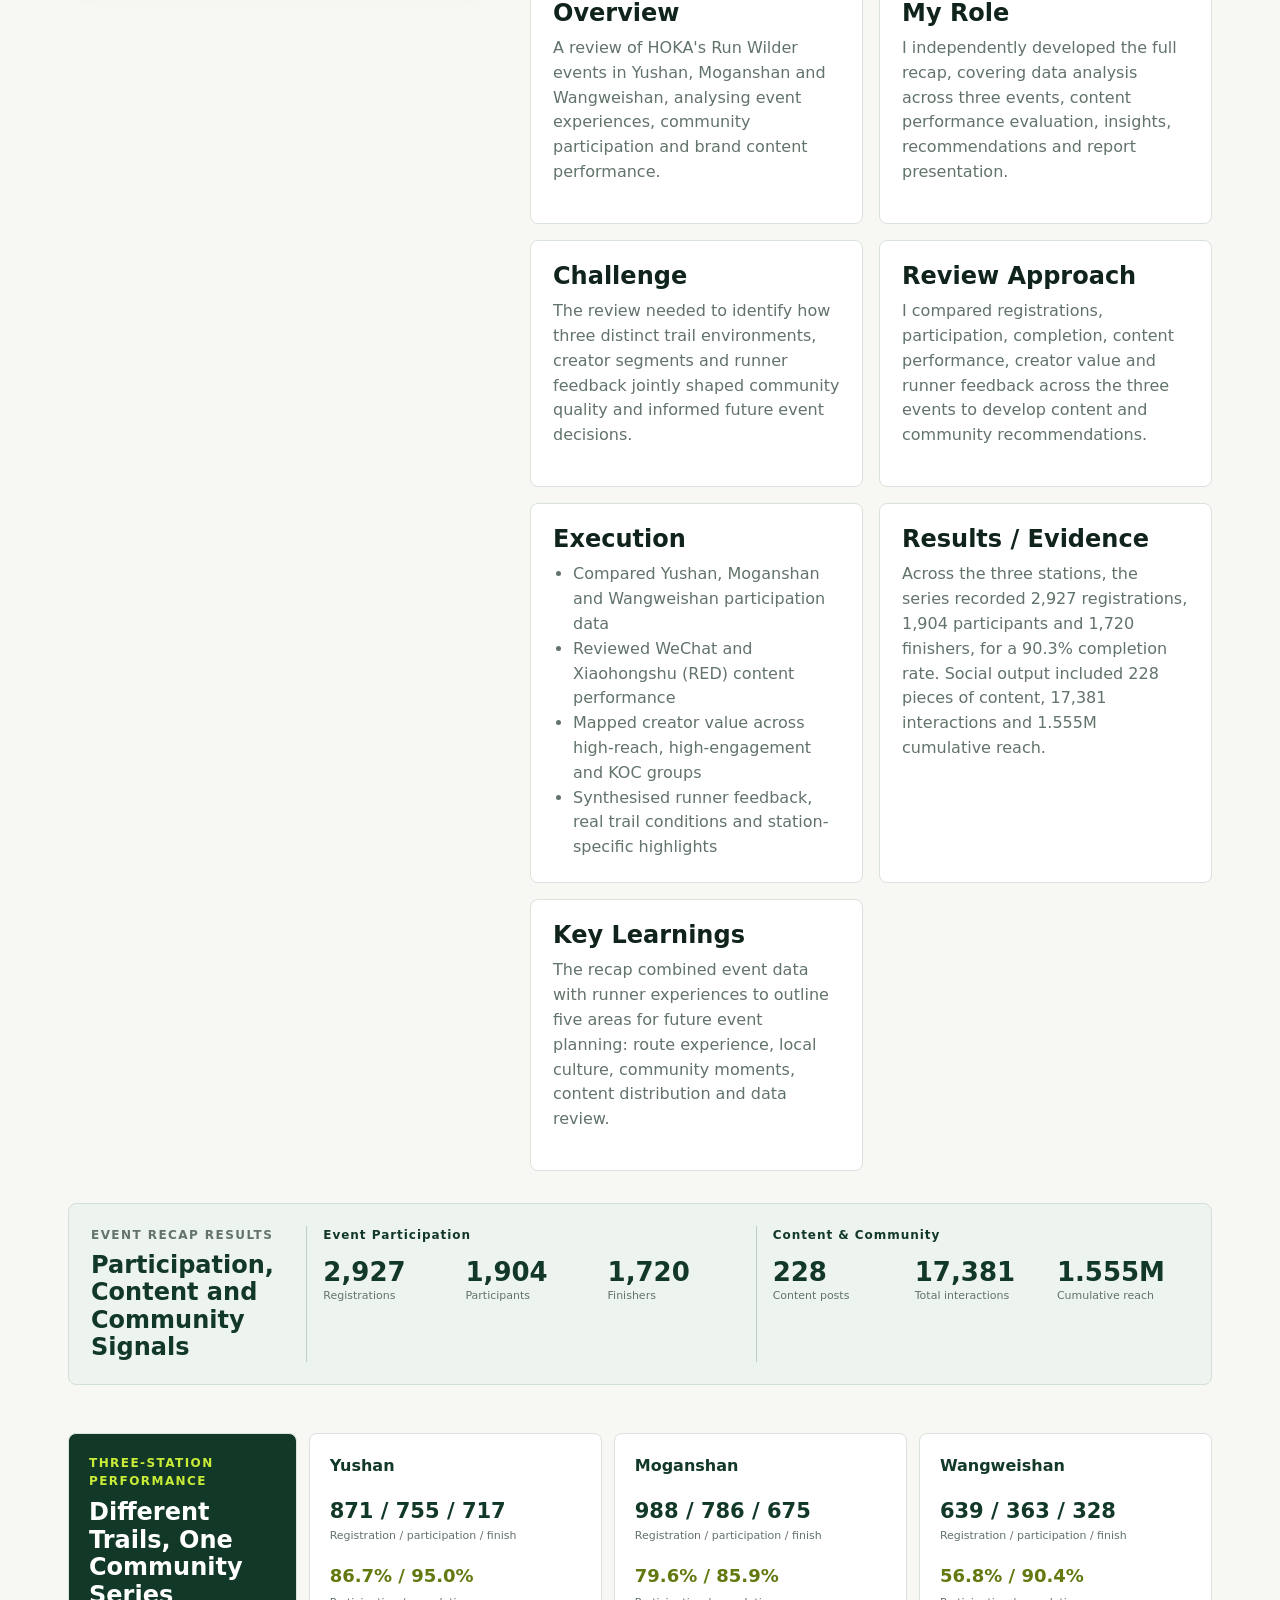
==== commit 35e748d8: "Unify all project galleries with four small and two large images" ====
--- a/case-studies.html
+++ b/case-studies.html
@@ -17,7 +17,7 @@
     <meta name="twitter:title" content="Case Studies | Mengyin Li">
     <meta name="twitter:description" content="Sports PR, nationwide running campaigns, destination strategy and trail-community analysis.">
     <meta name="twitter:image" content="https://mengyin0101-coder.github.io/mengyin.github.io/assets/covers/hoka-trail-community.jpg">
-    <link rel="stylesheet" href="styles.css?v=portfolio13">
+    <link rel="stylesheet" href="styles.css?v=portfolio14">
   </head>
   <body>
     <header class="site-header">
@@ -88,11 +88,14 @@
         </div>
         <div class="case-evidence hsbc-evidence">
           <div class="evidence-heading"><p class="eyebrow lang-en-only">Selected Work Evidence</p><p class="eyebrow lang-zh-only">精选工作证据</p><h3 class="lang-en-only">A Season-Long Communications System</h3><h3 class="lang-zh-only">贯穿整个赛季的传播体系</h3></div>
-          <div class="evidence-grid">
-            <figure><img src="assets/case-evidence/hsbc/olympic-content-plan.webp" alt="HSBC Olympic content plan" width="1800" height="1012" loading="lazy" decoding="async"><figcaption class="lang-en-only">Olympic content plan: connect alumni stories, audience interaction and event coverage.</figcaption><figcaption class="lang-zh-only">奥运内容规划：串联校友故事、社群互动与赛事报道。</figcaption></figure>
-            <figure><img src="assets/case-evidence/hsbc/player-story-plan.webp" alt="HSBC player storytelling plan" width="1800" height="1012" loading="lazy" decoding="async"><figcaption class="lang-en-only">Video series plan: follow player growth through alumni and emerging talent.</figcaption><figcaption class="lang-zh-only">系列视频规划：以冠军校友与新生代球员讲述成长故事。</figcaption></figure>
-            <figure class="media-wide"><img src="assets/case-evidence/hsbc/annual-pr-calendar.webp" alt="HSBC annual communications calendar" width="1800" height="1012" loading="lazy" decoding="async"><figcaption class="lang-en-only">Annual PR calendar: align tournaments, campaign moments and ongoing content.</figcaption><figcaption class="lang-zh-only">全年传播排期：统筹赛事、重点活动与日常内容。</figcaption></figure>
-          </div>
+          <div class="evidence-grid project-gallery">
+<figure><img src="assets/case-evidence/hsbc/olympic-content-plan.webp" alt="HSBC Olympic content plan" width="1800" height="1012" loading="lazy" decoding="async"><figcaption class="lang-en-only">Olympic content plan: connect alumni stories, audience interaction and event coverage.</figcaption><figcaption class="lang-zh-only">奥运内容规划：串联校友故事、社群互动与赛事报道。</figcaption></figure>
+<figure><img src="assets/case-evidence/hsbc/player-story-plan.webp" alt="HSBC player storytelling plan" width="1800" height="1012" loading="lazy" decoding="async"><figcaption class="lang-en-only">Video series plan: follow player growth through alumni and emerging talent.</figcaption><figcaption class="lang-zh-only">系列视频规划：以冠军校友与新生代球员讲述成长故事。</figcaption></figure>
+<figure><img src="assets/case-evidence/hsbc/season-launch.webp" alt="HSBC: Season launch: align partner announcements and tournament content." width="1800" height="1012" loading="lazy" decoding="async"><figcaption class="lang-en-only">Season launch: align partner announcements and tournament content.</figcaption><figcaption class="lang-zh-only">赛季启动：串联合作伙伴官宣与赛事内容。</figcaption></figure>
+<figure><img src="assets/case-evidence/hsbc/community-co-creation.webp" alt="HSBC: Participation plan: connect badge design, voting and on-site interaction." width="1800" height="1012" loading="lazy" decoding="async"><figcaption class="lang-en-only">Participation plan: connect badge design, voting and on-site interaction.</figcaption><figcaption class="lang-zh-only">参与机制：连接徽章共创、投票与现场互动。</figcaption></figure>
+<figure class="gallery-wide"><img src="assets/case-evidence/hsbc/annual-pr-calendar.webp" alt="HSBC annual communications calendar" width="1800" height="1012" loading="lazy" decoding="async"><figcaption class="lang-en-only">Annual PR calendar: align tournaments, campaign moments and ongoing content.</figcaption><figcaption class="lang-zh-only">全年传播排期：统筹赛事、重点活动与日常内容。</figcaption></figure>
+<figure class="gallery-wide"><img src="assets/case-evidence/hsbc/media-channel-plan.webp" alt="HSBC: Media plan: coordinate owned channels, golf media and wider news coverage." width="1800" height="1012" loading="lazy" decoding="async"><figcaption class="lang-en-only">Media plan: coordinate owned channels, golf media and wider news coverage.</figcaption><figcaption class="lang-zh-only">媒体规划：协同自有平台、高尔夫媒体与大众报道。</figcaption></figure>
+</div>
         </div>
         <nav class="case-next" aria-label="Continue to next case study">
           <span class="lang-en-only">Next case study</span><span class="lang-zh-only">下一案例</span>
@@ -156,13 +159,14 @@
         </div>
         <div class="case-evidence">
           <div class="evidence-heading"><p class="eyebrow lang-en-only">Selected Work Evidence</p><p class="eyebrow lang-zh-only">精选工作证据</p><h3 class="lang-en-only">From Product Message to Community Conversion</h3><h3 class="lang-zh-only">从产品信息到社群转化</h3></div>
-          <div class="evidence-grid">
-            <figure><img src="assets/case-evidence/saucony/key-message.jpg" alt="Saucony Awake Ahead campaign key message" width="1600" height="900" loading="lazy" decoding="async"><figcaption class="lang-en-only">The campaign proposition translated comfort into the behavioral idea “Awake Ahead.”</figcaption><figcaption class="lang-zh-only">把舒适产品利益转化为“先醒一步”的行为与生活方式主张。</figcaption></figure>
-            <figure><img src="assets/case-evidence/saucony/activity-mechanism.jpg" alt="Saucony pre-launch activity mechanism" width="1600" height="900" loading="lazy" decoding="async"><figcaption class="lang-en-only">A three-step participant journey connecting registration, city running and memory capture.</figcaption><figcaption class="lang-zh-only">连接报名、城市晨跑和瞬间记录的三步参与者旅程。</figcaption></figure>
-            <figure><img src="assets/case-evidence/saucony/results.jpg" alt="Saucony membership conversion results" width="1600" height="901" loading="lazy" decoding="async"><figcaption class="lang-en-only">Membership results comparing sign-ups, check-ins and new-member conversion.</figcaption><figcaption class="lang-zh-only">对比入会、签到和拉新转化的会员结果。</figcaption></figure>
-            <figure><img src="assets/case-evidence/saucony/social-performance.jpg" alt="Saucony social media performance" width="1600" height="901" loading="lazy" decoding="async"><figcaption class="lang-en-only">Cross-city Xiaohongshu (RED) output and engagement evidence from the campaign recap.</figcaption><figcaption class="lang-zh-only">复盘中的多城市小红书内容产出与互动表现。</figcaption></figure>
-            <figure class="media-wide"><img src="assets/case-evidence/saucony/city-experience.jpg" alt="Saucony Shanghai city running experience" width="1600" height="901" loading="lazy" decoding="async"><figcaption class="lang-en-only">Shanghai activation evidence showing how the city itself became part of the running story.</figcaption><figcaption class="lang-zh-only">上海站现场证据：让城市本身成为跑步故事的一部分。</figcaption></figure>
-          </div>
+          <div class="evidence-grid project-gallery">
+<figure><img src="assets/case-evidence/saucony/key-message.jpg" alt="Saucony Awake Ahead campaign key message" width="1600" height="900" loading="lazy" decoding="async"><figcaption class="lang-en-only">The campaign proposition translated comfort into the behavioral idea “Awake Ahead.”</figcaption><figcaption class="lang-zh-only">把舒适产品利益转化为“先醒一步”的行为与生活方式主张。</figcaption></figure>
+<figure><img src="assets/case-evidence/saucony/activity-mechanism.jpg" alt="Saucony pre-launch activity mechanism" width="1600" height="900" loading="lazy" decoding="async"><figcaption class="lang-en-only">A three-step participant journey connecting registration, city running and memory capture.</figcaption><figcaption class="lang-zh-only">连接报名、城市晨跑和瞬间记录的三步参与者旅程。</figcaption></figure>
+<figure><img src="assets/case-evidence/saucony/city-experience.jpg" alt="Saucony Shanghai city running experience" width="1600" height="901" loading="lazy" decoding="async"><figcaption class="lang-en-only">Shanghai activation evidence showing how the city itself became part of the running story.</figcaption><figcaption class="lang-zh-only">上海站现场证据：让城市本身成为跑步故事的一部分。</figcaption></figure>
+<figure><img src="assets/case-evidence/saucony/city-run-format.webp" alt="SAUCONY: Run format: connect a morning ritual, city exploration and finish-line moments." width="1800" height="1012" loading="lazy" decoding="async"><figcaption class="lang-en-only">Run format: connect a morning ritual, city exploration and finish-line moments.</figcaption><figcaption class="lang-zh-only">活动编排：串联清晨仪式、城市探索与完赛体验。</figcaption></figure>
+<figure class="gallery-wide"><img src="assets/case-evidence/saucony/results.jpg" alt="Saucony membership conversion results" width="1600" height="901" loading="lazy" decoding="async"><figcaption class="lang-en-only">Membership results comparing sign-ups, check-ins and new-member conversion.</figcaption><figcaption class="lang-zh-only">对比入会、签到和拉新转化的会员结果。</figcaption></figure>
+<figure class="gallery-wide"><img src="assets/case-evidence/saucony/social-performance.jpg" alt="Saucony social media performance" width="1600" height="901" loading="lazy" decoding="async"><figcaption class="lang-en-only">Cross-city Xiaohongshu (RED) output and engagement evidence from the campaign recap.</figcaption><figcaption class="lang-zh-only">复盘中的多城市小红书内容产出与互动表现。</figcaption></figure>
+</div>
         </div>
         <nav class="case-next" aria-label="Continue to next case study">
           <span class="lang-en-only">Next case study</span><span class="lang-zh-only">下一案例</span>
@@ -199,12 +203,14 @@
         </div>
         <div class="case-evidence">
           <div class="evidence-heading"><p class="eyebrow lang-en-only">Selected Work Evidence</p><p class="eyebrow lang-zh-only">精选工作证据</p><h3 class="lang-en-only">Destination Value, Event IP and Sponsor Logic</h3><h3 class="lang-zh-only">目的地价值、赛事 IP 与赞助逻辑</h3></div>
-          <div class="evidence-grid">
-            <figure class="media-wide"><img src="assets/case-evidence/natgeo/festival-concept.jpg" alt="National Geographic Outdoor Festival concept" width="1600" height="900" loading="lazy" decoding="async"><figcaption class="lang-en-only">The outdoor festival expands a trail race into a broader cultural and destination experience.</figcaption><figcaption class="lang-zh-only">用国家地理户外生活节把越野赛事扩展为更完整的文化和目的地体验。</figcaption></figure>
-            <figure><img src="assets/case-evidence/natgeo/experience-framework.jpg" alt="National Geographic Outdoor Festival experience framework" width="1600" height="900" loading="lazy" decoding="async"><figcaption class="lang-en-only">A signature experience matrix organized around Explore, Conserve and Educate.</figcaption><figcaption class="lang-zh-only">围绕 Explore、Conserve 和 Educate 构建的标志性体验矩阵。</figcaption></figure>
-            <figure><img src="assets/case-evidence/natgeo/partnership-value.jpg" alt="National Geographic sponsor partnership value" width="1600" height="900" loading="lazy" decoding="async"><figcaption class="lang-en-only">Sponsor-facing value across audience, experience, content and community.</figcaption><figcaption class="lang-zh-only">从人群、体验、内容和社群四个层面呈现品牌合作价值。</figcaption></figure>
-            <figure class="media-wide"><img src="assets/case-evidence/natgeo/race-categories.jpg" alt="National Geographic trail race category model" width="1600" height="900" loading="lazy" decoding="async"><figcaption class="lang-en-only">A scalable race model covering introductory, mid-distance and adventure categories.</figcaption><figcaption class="lang-zh-only">覆盖入门、中距离和探索型组别的可扩展赛事模型。</figcaption></figure>
-          </div>
+          <div class="evidence-grid project-gallery">
+<figure><img src="assets/case-evidence/natgeo/festival-concept.jpg" alt="National Geographic Outdoor Festival concept" width="1600" height="900" loading="lazy" decoding="async"><figcaption class="lang-en-only">The outdoor festival expands a trail race into a broader cultural and destination experience.</figcaption><figcaption class="lang-zh-only">用国家地理户外生活节把越野赛事扩展为更完整的文化和目的地体验。</figcaption></figure>
+<figure><img src="assets/case-evidence/natgeo/experience-framework.jpg" alt="National Geographic Outdoor Festival experience framework" width="1600" height="900" loading="lazy" decoding="async"><figcaption class="lang-en-only">A signature experience matrix organized around Explore, Conserve and Educate.</figcaption><figcaption class="lang-zh-only">围绕 Explore、Conserve 和 Educate 构建的标志性体验矩阵。</figcaption></figure>
+<figure><img src="assets/case-evidence/natgeo/partnership-value.jpg" alt="National Geographic sponsor partnership value" width="1600" height="900" loading="lazy" decoding="async"><figcaption class="lang-en-only">Sponsor-facing value across audience, experience, content and community.</figcaption><figcaption class="lang-zh-only">从人群、体验、内容和社群四个层面呈现品牌合作价值。</figcaption></figure>
+<figure><img src="assets/case-evidence/natgeo/race-categories.jpg" alt="National Geographic trail race category model" width="1600" height="900" loading="lazy" decoding="async"><figcaption class="lang-en-only">A scalable race model covering introductory, mid-distance and adventure categories.</figcaption><figcaption class="lang-zh-only">覆盖入门、中距离和探索型组别的可扩展赛事模型。</figcaption></figure>
+<figure class="gallery-wide"><img src="assets/case-evidence/natgeo/brand-touchpoints.webp" alt="NATGEO: Brand touchpoints across the race, festival, content and destination experience." width="1800" height="1012" loading="lazy" decoding="async"><figcaption class="lang-en-only">Brand touchpoints across the race, festival, content and destination experience.</figcaption><figcaption class="lang-zh-only">品牌触点：覆盖赛事、户外节、内容与目的地体验。</figcaption></figure>
+<figure class="gallery-wide"><img src="assets/case-evidence/natgeo/success-metrics.webp" alt="NATGEO: Measurement framework for reach, engagement, brand impact and conversion." width="1800" height="1012" loading="lazy" decoding="async"><figcaption class="lang-en-only">Measurement framework for reach, engagement, brand impact and conversion.</figcaption><figcaption class="lang-zh-only">评估框架：衡量触达、参与、品牌影响与转化。</figcaption></figure>
+</div>
         </div>
         <nav class="case-next" aria-label="Continue to next case study">
           <span class="lang-en-only">Next case study</span><span class="lang-zh-only">下一案例</span>
@@ -253,13 +259,15 @@
           <article><p class="station-name lang-en-only">Wangweishan</p><p class="station-name lang-zh-only">王位山</p><strong>639 / 363 / 328</strong><span class="lang-en-only">Registration / participation / finish</span><span class="lang-zh-only">报名 / 参赛 / 完赛</span><em>56.8% / 90.4%</em><small class="lang-en-only">Participation / completion</small><small class="lang-zh-only">参赛率 / 完赛率</small></article>
         </div>
         <div class="case-evidence">
-          <div class="evidence-heading"><p class="eyebrow lang-en-only">Selected Field Images</p><p class="eyebrow lang-zh-only">精选现场照片</p><h3 class="lang-en-only">Real Trail Conditions, Not Event Backdrops</h3><h3 class="lang-zh-only">真实赛道，而非活动背景板</h3></div>
-          <div class="hoka-gallery">
-            <figure class="hoka-gallery-primary"><img src="assets/case-evidence/hoka/yushan-runner.jpg?v=hoka-0727" alt="Mud-covered runner on the Yushan trail course" width="1200" height="1800" loading="lazy" decoding="async"><figcaption class="lang-en-only">Yushan: the mud, gradient and physical reality of trail running made the event story tangible.</figcaption><figcaption class="lang-zh-only">虞山：泥地、爬升与真实体感，让越野跑的故事真正落在赛道上。</figcaption></figure>
-            <figure><img src="assets/case-evidence/hoka/yushan-start.jpg?v=hoka-0727" alt="HOKA Yushan community trail run start area" width="1280" height="1920" loading="lazy" decoding="async"><figcaption class="lang-en-only">Yushan: community energy at the start line.</figcaption><figcaption class="lang-zh-only">虞山：起点处的社群能量。</figcaption></figure>
-            <figure><img src="assets/case-evidence/hoka/moganshan-bamboo.jpg?v=hoka-0727" alt="Runner in the Moganshan bamboo trail" width="1280" height="1920" loading="lazy" decoding="async"><figcaption class="lang-en-only">Moganshan: a bamboo-forest trail environment.</figcaption><figcaption class="lang-zh-only">莫干山：竹林赛道环境。</figcaption></figure>
-            <figure><img src="assets/case-evidence/hoka/wangweishan-ridge.jpg?v=hoka-0727" alt="Runners on the Wangweishan trail" width="1280" height="1917" loading="lazy" decoding="async"><figcaption class="lang-en-only">Wangweishan: atmosphere, terrain and the shared trail experience.</figcaption><figcaption class="lang-zh-only">王位山：氛围、地形与共同的越野体验。</figcaption></figure>
-          </div>
+          <div class="evidence-heading"><p class="eyebrow lang-en-only">Event Photography &amp; Recap</p><p class="eyebrow lang-zh-only">现场照片与复盘</p><h3 class="lang-en-only">From Trail Experience to Series Review</h3><h3 class="lang-zh-only">从赛道体验到系列复盘</h3></div>
+          <div class="hoka-gallery project-gallery">
+<figure><img src="assets/case-evidence/hoka/yushan-runner.jpg?v=hoka-0727" alt="Mud-covered runner on the Yushan trail course" width="1200" height="1800" loading="lazy" decoding="async"><figcaption class="lang-en-only">Yushan: the mud, gradient and physical reality of trail running made the event story tangible.</figcaption><figcaption class="lang-zh-only">虞山：泥地、爬升与真实体感，让越野跑的故事真正落在赛道上。</figcaption></figure>
+<figure><img src="assets/case-evidence/hoka/yushan-start.jpg?v=hoka-0727" alt="HOKA Yushan community trail run start area" width="1280" height="1920" loading="lazy" decoding="async"><figcaption class="lang-en-only">Yushan: community energy at the start line.</figcaption><figcaption class="lang-zh-only">虞山：起点处的社群能量。</figcaption></figure>
+<figure><img src="assets/case-evidence/hoka/moganshan-bamboo.jpg?v=hoka-0727" alt="Runner in the Moganshan bamboo trail" width="1280" height="1920" loading="lazy" decoding="async"><figcaption class="lang-en-only">Moganshan: a bamboo-forest trail environment.</figcaption><figcaption class="lang-zh-only">莫干山：竹林赛道环境。</figcaption></figure>
+<figure><img src="assets/case-evidence/hoka/wangweishan-ridge.jpg?v=hoka-0727" alt="Runners on the Wangweishan trail" width="1280" height="1917" loading="lazy" decoding="async"><figcaption class="lang-en-only">Wangweishan: atmosphere, terrain and the shared trail experience.</figcaption><figcaption class="lang-zh-only">王位山：氛围、地形与共同的越野体验。</figcaption></figure>
+<figure class="gallery-wide"><img src="assets/case-evidence/hoka/series-participation.webp" alt="HOKA: Three-station participation, completion and runner profiles." width="1800" height="1015" loading="lazy" decoding="async"><figcaption class="lang-en-only">Three-station participation, completion and runner profiles.</figcaption><figcaption class="lang-zh-only">三站参赛、完赛表现与跑者画像。</figcaption></figure>
+<figure class="gallery-wide"><img src="assets/case-evidence/hoka/series-content.webp" alt="HOKA: Content performance across official channels and Xiaohongshu." width="1800" height="1015" loading="lazy" decoding="async"><figcaption class="lang-en-only">Content performance across official channels and Xiaohongshu.</figcaption><figcaption class="lang-zh-only">官方平台与小红书的内容传播表现。</figcaption></figure>
+</div>
         </div>
         <nav class="case-next case-next--final" aria-label="Return to portfolio">
           <span class="lang-en-only">Portfolio overview</span><span class="lang-zh-only">作品集总览</span>
--- a/styles.css
+++ b/styles.css
@@ -2237,3 +2237,49 @@
 }
 .image-lightbox img { touch-action: pan-y pinch-zoom; user-select: none; -webkit-user-drag: none; }
 @media (prefers-reduced-motion: reduce) { html { scroll-behavior: auto; } }
+
+/* Six-image project galleries: four paired previews followed by two full-width pages. */
+.project-gallery:is(.evidence-grid, .hoka-gallery, .snapshot-evidence-grid) {
+  display: grid;
+  grid-template-columns: repeat(2, minmax(0, 1fr));
+  gap: 28px 20px;
+  align-items: stretch;
+}
+.project-gallery > figure {
+  min-width: 0;
+  margin: 0;
+  grid-column: auto;
+  grid-row: auto;
+}
+.project-gallery > figure.gallery-wide { grid-column: 1 / -1; }
+.project-gallery > figure > img {
+  display: block;
+  width: 100%;
+  height: auto;
+  min-height: 0;
+  aspect-ratio: 16 / 9;
+  object-fit: contain;
+  background: var(--panel);
+}
+/* Keep the full portrait photographs visible in equal-height frames. */
+.hoka-gallery.project-gallery > figure:not(.gallery-wide) > img {
+  aspect-ratio: 4 / 3;
+}
+.project-gallery > figure > figcaption,
+.terrain-deck-evidence .project-gallery > figure > figcaption {
+  font-size: 13px;
+  line-height: 1.55;
+}
+.snapshot-evidence .project-gallery > figure > figcaption {
+  padding: 12px 14px 14px;
+}
+@media (max-width: 760px) {
+  .project-gallery:is(.evidence-grid, .hoka-gallery, .snapshot-evidence-grid) {
+    grid-template-columns: minmax(0, 1fr);
+    gap: 22px;
+  }
+  .project-gallery > figure.gallery-wide { grid-column: auto; }
+  .hoka-gallery.project-gallery > figure:not(.gallery-wide) > img {
+    aspect-ratio: auto;
+  }
+}
